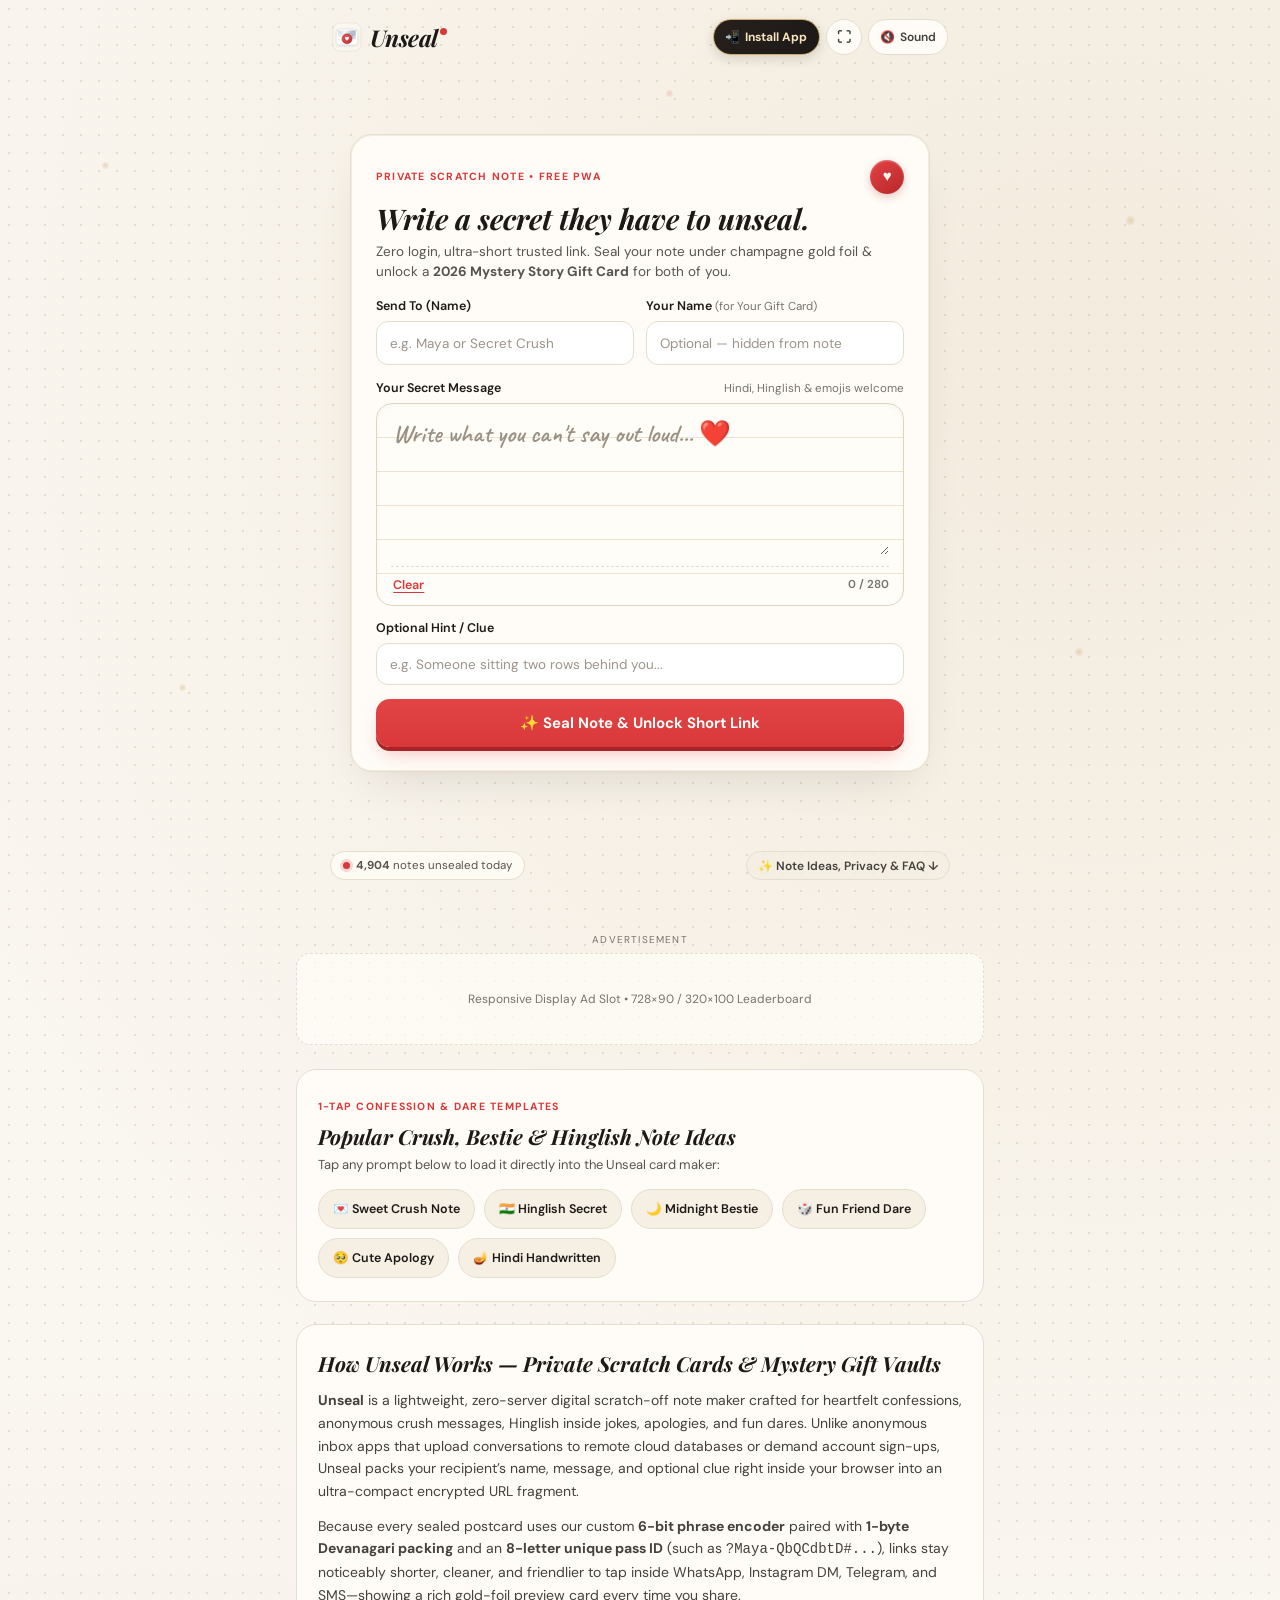
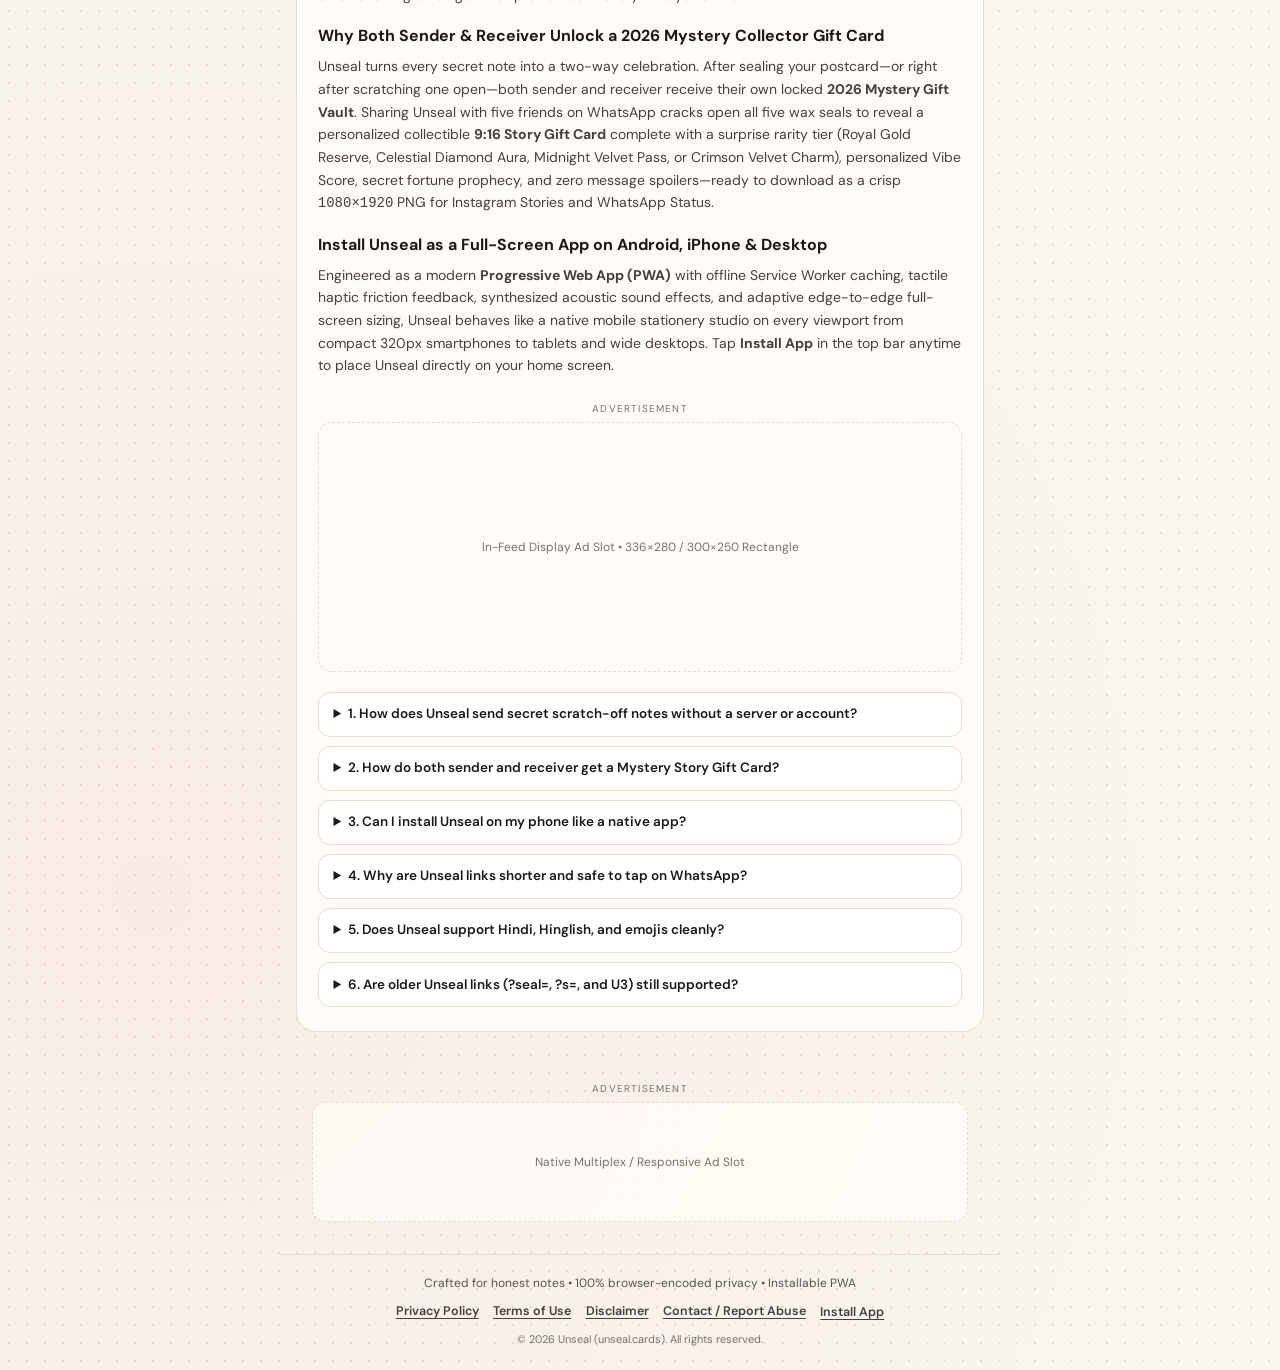
==== index.html @ bd11b06b "Add Mystery Gift Vault (5-share), U4 short URLs, installable PWA animation & analytics/SEO" ====
<!DOCTYPE html>
<html lang="en">

<head>
  <meta charset="UTF-8">
  <meta name="viewport" content="width=device-width, initial-scale=1.0, viewport-fit=cover">

  <!-- Instant Receiver & Standalone PWA Boot Guard (zero composer flash) -->
  <script>
    (function () {
      var isRec =
        location.search.indexOf('seal=') !== -1 ||
        location.search.indexOf('s=') !== -1 ||
        location.hash.length > 6;
      if (isRec) document.documentElement.className += ' receiver-boot';
      var isPwa =
        (window.matchMedia && window.matchMedia('(display-mode: standalone)').matches) ||
        window.navigator.standalone === true;
      if (isPwa) document.documentElement.className += ' is-pwa';
    })();
  </script>

  <title>Unseal — Secret Scratch Note Maker &amp; Mystery Status Gift Card App</title>
  <meta name="description"
    content="Send an anonymous gold-foil scratch note on WhatsApp &amp; Instagram with a short trusted link. Unlock a personalized 2026 Mystery Gift Card for your Story — free, zero login, installable app.">

  <!-- Google Search Console: Comprehensive High-Intent Keywords (English & Hinglish) -->
  <meta name="keywords"
    content="unseal, secret scratch note maker, anonymous secret message link whatsapp, secret crush confession card online, digital scratch card maker, confession link generator instagram story, mystery gift card status maker, send anonymous note without login, hinglish crush confession card, pyar ka izhaar scratch card, secret dare link for friends, anonymous compliment card pwa, scratch to reveal message free, zero backend secret note">
  <meta name="author" content="Unseal">
  <meta name="robots" content="index, follow, max-image-preview:large, max-snippet:-1, max-video-preview:-1">
  <meta name="theme-color" content="#D9383A">
  <meta name="mobile-web-app-capable" content="yes">
  <meta name="apple-mobile-web-app-capable" content="yes">
  <meta name="apple-mobile-web-app-status-bar-style" content="default">
  <meta name="apple-mobile-web-app-title" content="Unseal">

  <!-- Google Search Console Verification Slot: Replace content with your HTML tag code from Search Console -->
  <meta name="google-site-verification" content="REPLACE_WITH_SEARCH_CONSOLE_CODE">

  <!-- Google AdSense Verification Slot: Replace ca-pub-0000000000000000 with your real Publisher ID -->
  <meta name="google-adsense-account" content="ca-pub-0000000000000000">
  <!-- Uncomment & set your real Publisher ID when AdSense goes live:
  <script async src="https://pagead2.googlesyndication.com/pagead/js/adsbygoogle.js?client=ca-pub-0000000000000000" crossorigin="anonymous"></script>
  -->

  <link rel="canonical" href="https://unseal.cards/">

  <!-- OpenGraph / WhatsApp / Telegram / Instagram Rich Link Preview Card -->
  <meta property="og:type" content="website">
  <meta property="og:site_name" content="Unseal">
  <meta property="og:locale" content="en_US">
  <meta property="og:url" content="https://unseal.cards/">
  <meta property="og:title" content="💌 Someone Sealed a Secret Note for You — Tap &amp; Scratch to Unseal">
  <meta property="og:description"
    content="Rub the champagne gold foil to read your hidden note + crack open your personalized 2026 Mystery Gift Card for WhatsApp Status &amp; IG Story.">
  <meta property="og:image" content="https://unseal.cards/assets/og-image.png">
  <meta property="og:image:secure_url" content="https://unseal.cards/assets/og-image.png">
  <meta property="og:image:type" content="image/png">
  <meta property="og:image:width" content="1200">
  <meta property="og:image:height" content="630">
  <meta property="og:image:alt"
    content="Unseal secret postcard sealed under champagne gold foil next to a 2026 Mystery Gift Pass">

  <!-- Twitter Card -->
  <meta name="twitter:card" content="summary_large_image">
  <meta name="twitter:title" content="💌 Someone Sealed a Secret Note for You — Unseal">
  <meta name="twitter:description"
    content="Rub metallic gold foil to unseal a secret confession + unlock your personalized 9:16 Mystery Gift Card for Status &amp; Stories.">
  <meta name="twitter:image" content="https://unseal.cards/assets/og-image.png">

  <!-- Brand Icons & PWA Manifest -->
  <link rel="icon" type="image/svg+xml" href="assets/favicon.svg">
  <link rel="icon" type="image/png" sizes="32x32" href="assets/favicon-32x32.png">
  <link rel="apple-touch-icon" sizes="180x180" href="assets/apple-touch-icon.png">
  <link rel="manifest" href="site.webmanifest">

  <!-- Signature Curated Google Fonts -->
  <link rel="preconnect" href="https://fonts.googleapis.com">
  <link rel="preconnect" href="https://fonts.gstatic.com" crossorigin>
  <link
    href="https://fonts.googleapis.com/css2?family=Caveat:wght@600;700&amp;family=DM+Sans:ital,opsz,wght@0,9..40,400;0,9..40,500;0,9..40,600;0,9..40,700;1,9..40,400&amp;family=Kalam:wght@400;700&amp;family=Noto+Sans+Devanagari:wght@400;500;700&amp;family=Playfair+Display:ital,wght@0,600;0,700;1,500;1,700&amp;display=swap"
    rel="stylesheet">

  <!-- Stylesheet -->
  <link rel="stylesheet" href="styles.css">

  <!-- Schema.org JSON-LD: WebApplication -->
  <script type="application/ld+json">
  {
    "@context": "https://schema.org",
    "@type": "WebApplication",
    "name": "Unseal",
    "alternateName": "Unseal Scratch-to-Reveal Secret Note & Mystery Gift Card App",
    "url": "https://unseal.cards/",
    "description": "Free installable PWA scratch-off secret note maker with ultra-short browser-side URL encoding, champagne gold foil canvas, and 2026 Mystery Collector Gift Cards for both senders and receivers.",
    "applicationCategory": "SocialNetworkingApplication",
    "operatingSystem": "All",
    "browserRequirements": "Requires JavaScript and HTML5 Canvas",
    "isAccessibleForFree": true,
    "keywords": "secret scratch note maker, anonymous whatsapp confession link, mystery gift card status, instagram story secret card, hinglish secret message pwa",
    "image": "https://unseal.cards/assets/og-image.png",
    "offers": {
      "@type": "Offer",
      "price": "0",
      "priceCurrency": "USD"
    },
    "featureList": [
      "Ultra-compact client-side U4 URL encoding with zero server storage",
      "Short trusted ?Name-8LetterId links that work across all phones",
      "Interactive brushed champagne gold HTML5 scratch foil with haptics",
      "Mutual 2026 Mystery Collector Gift Vault for both sender and receiver",
      "Installable Progressive Web App with offline scratch postcard support"
    ]
  }
  </script>

  <!-- Schema.org JSON-LD: FAQPage -->
  <script type="application/ld+json">
  {
    "@context": "https://schema.org",
    "@type": "FAQPage",
    "mainEntity": [
      {
        "@type": "Question",
        "name": "How does Unseal send secret scratch-off notes without a server or account?",
        "acceptedAnswer": {
          "@type": "Answer",
          "text": "Unseal compresses your recipient name, message, and optional clue inside your browser into a short URL format combining the recipient name, an 8-letter card pass ID, and a compact client-side encoded fragment. Zero servers or databases ever read or store your note."
        }
      },
      {
        "@type": "Question",
        "name": "How do both sender and receiver get a Mystery Story Gift Card?",
        "acceptedAnswer": {
          "@type": "Answer",
          "text": "Both the sender after sealing a note and the receiver after scratching it open receive a locked 2026 Mystery Collector Vault. Sharing Unseal with 5 friends on WhatsApp cracks open all five wax seals to reveal their randomized Luxury Rarity Pass, Vibe Score, Fortune Prophecy, and spoiler-free 9:16 PNG for Instagram Story or WhatsApp Status."
        }
      },
      {
        "@type": "Question",
        "name": "Can I install Unseal on my phone like a native app?",
        "acceptedAnswer": {
          "@type": "Answer",
          "text": "Yes. Unseal is a full Progressive Web App (PWA) with an offline Service Worker and manifest. Tap Install App in the top header on Android Chrome, Edge, or desktop—or use Share then Add to Home Screen in iPhone Safari—to launch it fullscreen from your home screen."
        }
      },
      {
        "@type": "Question",
        "name": "Why are Unseal links shorter and safe to tap on WhatsApp?",
        "acceptedAnswer": {
          "@type": "Answer",
          "text": "Unseal v7 uses 6-bit phrase packing and 1-byte Devanagari compression so typical notes compress into ultra-compact URL fragments alongside a readable recipient name slug (?Name-8LetterId), avoiding sketchy-looking redirect shorteners."
        }
      },
      {
        "@type": "Question",
        "name": "Does Unseal support Hindi, Hinglish, and emojis cleanly?",
        "acceptedAnswer": {
          "@type": "Answer",
          "text": "Yes. Unseal pairs Caveat script for English with Kalam and Noto Sans Devanagari for Hindi handwriting, keeping Hindi, Hinglish, and emojis crisp on both Android and iPhone screens."
        }
      },
      {
        "@type": "Question",
        "name": "Are older Unseal links (?seal=, ?s=, and U3) still supported?",
        "acceptedAnswer": {
          "@type": "Answer",
          "text": "Yes. Unseal automatically decodes legacy ?seal= and ?s= links as well as U3 and compact U4 URLs."
        }
      }
    ]
  }
  </script>

  <!-- Central Analytics & Monetization Config Slot -->
  <script>
    window.UNSEAL_CONFIG = {
      ga4Id: 'G-XXXXXXXXXX',               // Replace with your Google Analytics 4 Measurement ID (e.g. G-1234ABCD56)
      adsenseClient: 'ca-pub-0000000000000000', // Replace with your AdSense Publisher ID
      siteOrigin: 'https://unseal.cards'
    };
  </script>
</head>

<body>

  <!-- ==================== FULL-SCREEN ADAPTIVE APP STAGE ==================== -->
  <div id="appFullscreenShell" class="app-fullscreen-shell">

    <!-- Subtle GPU-only Floating Ambient Sparkles -->
    <div class="ambient-sparkles" aria-hidden="true">
      <span class="spark-dot s1"></span>
      <span class="spark-dot s2"></span>
      <span class="spark-dot s3"></span>
      <span class="spark-dot s4"></span>
      <span class="spark-dot s5"></span>
    </div>

    <!-- TOP BAR: BRAND + INSTALL APP + FULLSCREEN + AUDIO -->
    <header class="site-header">
      <a id="brandResetLink" href="./" class="brand-link" aria-label="Unseal Home">
        <img src="assets/logo.svg" alt="Unseal wax seal logo" width="32" height="32" class="brand-logo-img">
        <span class="brand-wordmark-wrap">
          <span class="brand-wordmark">Unseal</span>
          <span class="brand-wax-dot" aria-hidden="true"></span>
        </span>
      </a>

      <div class="header-actions">
        <button id="installAppBtn" type="button" class="install-app-btn" title="Install Unseal as a phone app">
          <span aria-hidden="true">📲</span>
          <span>Install App</span>
        </button>

        <button id="fullscreenToggleBtn" type="button" class="icon-pill-btn" aria-label="Toggle Fullscreen"
          aria-pressed="false" title="Full-screen mode">
          <span id="fullscreenIcon">⛶</span>
        </button>

        <button id="audioToggleBtn" type="button" class="audio-toggle-btn" aria-label="Toggle Sound Effects"
          aria-pressed="false" title="Toggle scratch &amp; reveal chime">
          <span id="audioToggleIcon">🔇</span>
          <span class="audio-toggle-label">Sound</span>
        </button>
      </div>
    </header>

    <!-- CENTERED MAIN CARD STAGE -->
    <main class="main-stage">

      <!-- ==================== VIEW 1: WRITE & SEAL ==================== -->
      <section id="viewWrite" class="stage-view">

        <!-- Composer Card -->
        <article id="composerCard" class="paper-card composer-card">
          <div class="card-top-meta">
            <span class="kicker-badge">PRIVATE SCRATCH NOTE • FREE PWA</span>
            <span class="signature-wax-chip" aria-hidden="true">♥</span>
          </div>

          <h1 class="card-headline">Write a secret they have to unseal.</h1>
          <p class="card-lead">Zero login, ultra-short trusted link. Seal your note under champagne gold foil &amp;
            unlock a
            <strong>2026 Mystery Story Gift Card</strong> for both of you.
          </p>

          <div class="form-stack">
            <div class="name-pair-grid">
              <div class="field-group">
                <label for="recipientInput" class="field-label">Send To (Name)</label>
                <input id="recipientInput" type="text" maxlength="32" autocomplete="off"
                  placeholder="e.g. Maya or Secret Crush" class="text-input">
              </div>

              <div class="field-group">
                <label for="senderNameInput" class="field-label">Your Name <span class="label-muted">(for Your Gift
                    Card)</span></label>
                <input id="senderNameInput" type="text" maxlength="24" autocomplete="off"
                  placeholder="Optional — hidden from note" class="text-input">
              </div>
            </div>

            <div class="field-group">
              <div class="label-split">
                <label for="secretTextarea" class="field-label">Your Secret Message</label>
                <span class="label-hint">Hindi, Hinglish &amp; emojis welcome</span>
              </div>

              <div class="signature-letter-box">
                <textarea id="secretTextarea" rows="4" maxlength="280" autocomplete="off"
                  placeholder="Write what you can't say out loud... ❤️" class="letter-textarea"></textarea>
                <div class="letter-box-footer">
                  <button id="clearComposerBtn" type="button" class="text-action-btn">Clear</button>
                  <span id="secretCharCount" class="char-count">0 / 280</span>
                </div>
              </div>
            </div>

            <div class="field-group">
              <label for="clueInput" class="field-label">Optional Hint / Clue</label>
              <input id="clueInput" type="text" maxlength="80" autocomplete="off"
                placeholder="e.g. Someone sitting two rows behind you..." class="text-input text-input-compact">
            </div>

            <button id="sealCardBtn" type="button" class="wax-seal-btn">
              <span>✨ Seal Note &amp; Unlock Short Link</span>
            </button>
          </div>
        </article>

        <!-- Sender Ready View: Short Link + Unique WhatsApp Preview Card + 5-Friend Mystery Gift Vault -->
        <article id="senderReadyCard" class="paper-card ready-card hidden">
          <div class="ready-top-bar">
            <div>
              <span class="kicker-badge">SEALED &amp; READY</span>
              <h2 id="readyHeadline" class="ready-title">Sealed for Someone ✨</h2>
            </div>
            <div class="ready-top-actions">
              <span id="readyCardIdBadge" class="mono-id-badge">#QbQCdbtD</span>
              <button id="editSealedBtn" type="button" class="text-action-btn">← Edit</button>
            </div>
          </div>

          <!-- Short Trust Link Bar -->
          <div class="url-trust-wrap">
            <div class="url-copy-bar">
              <div class="url-text-wrap">
                <span class="url-icon" aria-hidden="true">🔒</span>
                <span id="previewUrlText" class="url-preview-text">https://unseal.cards/...</span>
              </div>
              <button id="copyUrlBtn" type="button" class="copy-pill-btn">Copy</button>
            </div>
            <p class="link-trust-caption">✅ Direct encrypted HTTPS link — no tracking redirects or fake popups</p>
          </div>

          <!-- UNIQUE LIVE WHATSAPP PREVIEW CARD -->
          <div class="wa-link-preview-shell" aria-label="Preview of link card on WhatsApp">
            <span class="wa-preview-kicker">💬 HOW YOUR LINK PREVIEW CARD LOOKS WHEN SENT</span>
            <div class="wa-preview-card">
              <img src="assets/og-image.png" alt="Unseal Link Preview Thumbnail" class="wa-preview-thumb" width="1200"
                height="630">
              <div class="wa-preview-body">
                <span class="wa-preview-domain">unseal.cards</span>
                <strong id="waPreviewTitle" class="wa-preview-title">💌 For Maya — Scratch to Unseal Your Secret
                  Note</strong>
                <span class="wa-preview-desc">Rub the gold foil to reveal + crack open your 2026 Mystery Gift
                  Card.</span>
              </div>
            </div>
          </div>

          <!-- Primary Send Buttons -->
          <div class="share-actions-grid">
            <button id="whatsappShareBtn" type="button" class="btn-whatsapp">
              <span id="whatsappSendBtnText">💚 Send Secret on WhatsApp</span>
            </button>
            <button id="copyIgBtn" type="button" class="btn-instagram">
              <span id="copyIgBtnText">📸 Copy for IG Story / DM</span>
            </button>
            <button id="shareTelegramBtn" type="button" class="btn-soft">
              <span>✈️ Telegram</span>
            </button>
            <button id="nativeShareBtn" type="button" class="btn-soft">
              <span>📤 More Apps</span>
            </button>
          </div>

          <!-- SENDER MYSTERY GIFT VAULT (5 WhatsApp Shares Unlock) -->
          <section id="senderGiftBox" class="gift-reward-panel" aria-labelledby="senderGiftTitle">
            <div class="gift-header-row">
              <span id="senderGiftTitle" class="gift-badge">🎁 SENDER MYSTERY GIFT VAULT</span>
              <span id="senderQuestPill" class="gift-status-tag">0 / 5 Shared</span>
            </div>
            <p id="senderQuestDesc" class="gift-desc">
              A surprise <strong>2026 Mystery Collector Gift Card</strong> is waiting inside—could reveal a
              <strong>Gold VIP Aura Pass</strong>, <strong>Diamond Fortune</strong>, or <strong>Midnight Crown</strong>!
              Share with <strong>5 friends on WhatsApp</strong> to crack the seals &amp; post yours on Status/Story.
            </p>

            <!-- 5 Wax-Seal Progress Meter -->
            <div class="quest-meter-box">
              <div id="senderWaxTrack" class="wax-seals-row" aria-label="5 WhatsApp share progress">
                <span class="wax-slot" data-slot="1">1</span>
                <span class="wax-slot" data-slot="2">2</span>
                <span class="wax-slot" data-slot="3">3</span>
                <span class="wax-slot" data-slot="4">4</span>
                <span class="wax-slot" data-slot="5">5</span>
              </div>
              <div class="quest-bar-track">
                <div id="senderProgressFill" class="quest-bar-fill" style="width: 0%;"></div>
              </div>
            </div>

            <!-- Live Blurred -> Unblurred Collector Gift Card Preview -->
            <div id="senderGiftMiniCard" class="gift-mini-card is-locked-vault">
              <div class="gift-mini-top">
                <span id="senderGiftTierLabel" class="gift-mini-kicker">UNSEAL • MYSTERY VAULT</span>
                <span id="senderGiftPassId" class="gift-mini-id">#QbQCdbtD</span>
              </div>
              <div class="gift-mini-center">
                <div id="senderGiftCrest" class="gift-mini-crest" aria-hidden="true">🎁</div>
                <p id="senderGiftMainText" class="gift-mini-main">Mystery 2026 Gift Pass Locked</p>
                <p id="senderGiftSubText" class="gift-mini-sub">Aura Score, Rare Title &amp; Fortune hidden inside</p>
              </div>
              <div class="gift-mini-foot">
                <span>unseal.cards</span>
                <span id="senderGiftRarityChip">? / Top Mystery Tier</span>
              </div>

              <!-- Lock Veil Overlay (Removed cleanly at 5/5) -->
              <div id="senderVaultVeil" class="vault-lock-veil">
                <span class="vault-lock-icon">🔐</span>
                <strong id="senderVaultVeilTitle">5 WhatsApp Shares to Unlock</strong>
                <span id="senderVaultVeilSub">Invite 5 friends so more people join &amp; crack your surprise card</span>
              </div>
            </div>

            <!-- Vault CTA: Quest button while < 5/5, Download/Share buttons when 5/5 -->
            <button id="senderQuestWhatsAppBtn" type="button" class="btn-whatsapp quest-cta-btn">
              <span id="senderQuestBtnText">💚 Share on WhatsApp to Crack Seal 1/5 →</span>
            </button>

            <div id="senderGiftUnlockedBtns" class="gift-btn-row hidden">
              <button id="downloadGiftCardBtn" type="button" class="btn-gold-gift">
                <span>🎁 Download 9:16 Gift Card</span>
              </button>
              <button id="shareGiftImageBtn" type="button" class="btn-soft">
                <span>📤 Share to Status / Story</span>
              </button>
            </div>
          </section>

          <div class="ready-footer-links">
            <button id="testScratchBtn" type="button" class="text-action-btn">👀 Preview Scratch Card</button>
            <span class="dot-sep" aria-hidden="true">·</span>
            <button id="writeNewBtn" type="button" class="text-action-btn">+ Write Another Note</button>
          </div>
        </article>

      </section>

      <!-- ==================== VIEW 2: SCRATCH POSTCARD (RECEIVER / TEST PREVIEW) ==================== -->
      <section id="viewPreview" class="stage-view hidden">

        <div id="previewTopBar" class="preview-back-row hidden">
          <button id="backToReadyBtn" type="button" class="text-action-btn">← Back to Share &amp; Mystery Gift
            Vault</button>
        </div>

        <article id="receiverPostcard" class="paper-card receiver-card">
          <div class="card-top-meta">
            <div class="receiver-meta-left">
              <span class="kicker-badge">CONFIDENTIAL POSTCARD</span>
              <span id="receiverCardId" class="mono-id-badge">#QbQCdbtD</span>
            </div>
            <div id="waxStampBadge" class="wax-stamp-badge" aria-hidden="true">♥</div>
          </div>

          <h2 id="postcardHeading" class="card-headline postcard-heading">
            For You, someone sealed a secret note.
          </h2>

          <!-- Interactive Brushed Champagne Foil Scratch Box -->
          <div id="scratchBox" class="scratch-box">
            <div id="underneathSecretBox" class="underneath-secret-box">
              <span class="note-kicker">UNSEALED SECRET NOTE</span>
              <p id="revealedSecretText" class="revealed-secret-text">
                Your handwritten secret note appears here once you scratch the foil.
              </p>
              <div class="note-signature-row">
                <span>💌 Sealed via Unseal</span>
                <span class="note-brand-italic">Unsealed</span>
              </div>
            </div>

            <canvas id="scratchCanvas" aria-label="Scratch off metallic foil to reveal secret message"></canvas>
          </div>

          <!-- Progress & Quick Reveal Fallback -->
          <div class="scratch-controls-row">
            <span id="scratchStatusPill" class="scratch-status-pill">🪙 Rub foil gently to unseal</span>
            <button id="quickRevealBtn" type="button" class="text-action-btn">Quick Reveal</button>
          </div>

          <!-- Clue Box -->
          <div class="clue-card">
            <span class="clue-label">🕵️ CLUE FROM SENDER</span>
            <p id="revealedClueText" class="clue-text">"A quiet admirer"</p>
          </div>

          <!-- Receiver Post-Reveal Actions & Receiver 5-Share Mystery Gift Vault -->
          <div id="postRevealActions" class="post-reveal-actions hidden">

            <section id="receiverGiftBox" class="gift-reward-panel" aria-labelledby="receiverGiftTitle">
              <div class="gift-header-row">
                <span id="receiverGiftTitle" class="gift-badge">🎁 YOUR MYSTERY GIFT VAULT</span>
                <span id="receiverQuestPill" class="gift-status-tag">0 / 5 Shared</span>
              </div>
              <p id="receiverQuestDesc" class="gift-desc">
                You unsealed a secret note—now claim YOUR surprise <strong>2026 Mystery Collector Gift Card</strong>!
                Send Unseal to <strong>5 friends on WhatsApp</strong> to reveal your Aura Score &amp; Fortune Card for
                Story/Status.
              </p>

              <div class="quest-meter-box">
                <div id="receiverWaxTrack" class="wax-seals-row" aria-label="5 WhatsApp share progress">
                  <span class="wax-slot" data-slot="1">1</span>
                  <span class="wax-slot" data-slot="2">2</span>
                  <span class="wax-slot" data-slot="3">3</span>
                  <span class="wax-slot" data-slot="4">4</span>
                  <span class="wax-slot" data-slot="5">5</span>
                </div>
                <div class="quest-bar-track">
                  <div id="receiverProgressFill" class="quest-bar-fill" style="width: 0%;"></div>
                </div>
              </div>

              <div id="receiverGiftMiniCard" class="gift-mini-card is-locked-vault">
                <div class="gift-mini-top">
                  <span id="receiverGiftTierLabel" class="gift-mini-kicker">UNSEAL • MYSTERY VAULT</span>
                  <span id="receiverGiftPassId" class="gift-mini-id">#QbQCdbtD</span>
                </div>
                <div class="gift-mini-center">
                  <div id="receiverGiftCrest" class="gift-mini-crest" aria-hidden="true">🎁</div>
                  <p id="receiverGiftMainText" class="gift-mini-main">Receiver Mystery Pass Locked</p>
                  <p id="receiverGiftSubText" class="gift-mini-sub">Secret Fortune &amp; Aura Reading waiting inside</p>
                </div>
                <div class="gift-mini-foot">
                  <span>unseal.cards</span>
                  <span id="receiverGiftRarityChip">? / Collector Edition</span>
                </div>

                <div id="receiverVaultVeil" class="vault-lock-veil">
                  <span class="vault-lock-icon">🎁</span>
                  <strong id="receiverVaultVeilTitle">Share with 5 Friends to Crack Open</strong>
                  <span id="receiverVaultVeilSub">Could hold a Gold Aura Pass, Lucky Prophecy, or VIP Status Card</span>
                </div>
              </div>

              <button id="receiverQuestWhatsAppBtn" type="button" class="btn-whatsapp quest-cta-btn">
                <span id="receiverQuestBtnText">💚 Share on WhatsApp to Unlock (0/5) →</span>
              </button>

              <div id="receiverGiftUnlockedBtns" class="gift-btn-row hidden">
                <button id="receiverGiftBtn" type="button" class="btn-gold-gift">
                  <span>🎁 Download 9:16 Gift Card</span>
                </button>
                <button id="receiverShareGiftImageBtn" type="button" class="btn-soft">
                  <span>📤 Share to Status / Story</span>
                </button>
              </div>
            </section>

            <div class="post-reveal-secondary">
              <button id="sealBackBtn" type="button" class="wax-seal-btn">💌 Send a Secret Note Back</button>
              <button id="downloadRevealedCardBtn" type="button" class="btn-soft">📸 Save Revealed Note PNG</button>
            </div>
            <button id="openShareModalBtn" type="button" class="text-action-btn center-inline-link">🎁 Open Mystery Gift
              Popup</button>
          </div>

        </article>

      </section>

    </main>

    <!-- FULL-SCREEN BOTTOM SOCIAL PROOF & SCROLL CUE -->
    <footer class="stage-bottom-bar">
      <div class="live-counter-pill" title="Live community notes unsealed today">
        <span class="live-pulse-dot" aria-hidden="true"></span>
        <span><strong id="liveCounterCount">4,918</strong> notes unsealed today</span>
      </div>
      <a href="#editorialGuide" class="scroll-cue-link">✨ Note Ideas, Privacy &amp; FAQ ↓</a>
    </footer>

  </div><!-- /.app-fullscreen-shell -->

  <!-- ==================== POST-REVEAL MYSTERY GIFT POPUP MODAL ==================== -->
  <div id="revealShareModal" class="modal-backdrop hidden" role="dialog" aria-modal="true"
    aria-labelledby="revealModalTitle">
    <div class="modal-card reveal-popup-card">
      <button id="closeRevealModalBtn" type="button" class="modal-close-x" aria-label="Close popup">✕</button>

      <span class="popup-pill">🎁 SECRET UNSEALED + BONUS SURPRISE</span>
      <h2 id="revealModalTitle" class="popup-title">Unlock Your 2026 Mystery Gift Card!</h2>
      <p class="popup-desc">
        Share Unseal with <strong>5 friends on WhatsApp</strong> to crack open what’s inside your personalized Gift Box
        (could be a <strong>Gold VIP Aura</strong>, <strong>Diamond Destiny</strong>, or <strong>Secret Fortune
          Pass</strong> for your Status &amp; IG Story!).
      </p>

      <div class="popup-gift-preview">
        <span id="popupGiftIcon" class="popup-gift-icon">🎁</span>
        <div class="popup-gift-copy">
          <strong id="popupGiftNameLine">Mystery Collector Gift Card Locked</strong>
          <span id="popupQuestProgressCopy">Progress: 0 / 5 WhatsApp shares completed</span>
        </div>
      </div>

      <div id="modalWaxTrack" class="wax-seals-row modal-seals-row" aria-label="Popup 5-share progress">
        <span class="wax-slot" data-slot="1">1</span>
        <span class="wax-slot" data-slot="2">2</span>
        <span class="wax-slot" data-slot="3">3</span>
        <span class="wax-slot" data-slot="4">4</span>
        <span class="wax-slot" data-slot="5">5</span>
      </div>

      <div class="popup-cta-stack">
        <button id="modalShareWhatsAppBtn" type="button" class="btn-whatsapp">
          <span id="modalWhatsAppBtnText">💚 Share on WhatsApp to Unlock (0/5)</span>
        </button>
        <div class="popup-two-col">
          <button id="modalClaimGiftBtn" type="button" class="btn-gold-gift">
            <span id="modalClaimBtnText">🔒 9:16 Gift Card (5/5)</span>
          </button>
          <button id="modalShareNativeBtn" type="button" class="btn-soft">
            <span>📤 Other Apps</span>
          </button>
        </div>
        <button id="modalReplyBtn" type="button" class="wax-seal-btn popup-reply-btn">
          <span>💌 Send a Secret Note Back</span>
        </button>
      </div>
    </div>
  </div>

  <!-- ==================== UNIQUE PWA INSTALL ANIMATION OVERLAY ==================== -->
  <div id="pwaInstallOverlay" class="modal-backdrop install-backdrop hidden" role="dialog" aria-modal="true"
    aria-labelledby="pwaInstallTitle">
    <div class="modal-card install-anim-card">
      <button id="closeInstallOverlayBtn" type="button" class="modal-close-x"
        aria-label="Close install dialog">✕</button>

      <div id="pwaOrbitStage" class="pwa-orbit-stage" aria-hidden="true">
        <div class="pwa-orbit-ring"></div>
        <div class="pwa-orbit-spark sp-a">✦</div>
        <div class="pwa-orbit-spark sp-b">★</div>
        <div class="pwa-orbit-spark sp-c">✦</div>
        <div class="pwa-icon-squircle">
          <img src="assets/icon-192.png" alt="Unseal App Icon" width="76" height="76">
          <span class="pwa-seal-ribbon">♥</span>
        </div>
      </div>

      <span id="pwaInstallBadge" class="popup-pill">📲 INSTALLING UNSEAL PWA</span>
      <h2 id="pwaInstallTitle" class="popup-title">Sealing Unseal onto your Home Screen…</h2>
      <p id="pwaInstallStatusText" class="popup-desc">
        Packaging offline scratch foil, custom stationery fonts &amp; 9:16 Mystery Gift generator.
      </p>

      <div class="quest-bar-track install-bar-track">
        <div id="pwaInstallProgressBar" class="quest-bar-fill install-bar-fill" style="width: 12%;"></div>
      </div>

      <!-- iOS / Manual Fallback Instructions (Shown only when native prompt unavailable) -->
      <div id="iosInstallStepsBox" class="ios-install-steps hidden">
        <div class="ios-step-item"><strong>1.</strong> Tap the browser <strong>Share ⬆️</strong> or <strong>Menu
            ⋮</strong> button.</div>
        <div class="ios-step-item"><strong>2.</strong> Choose <strong>“Add to Home Screen” ➕</strong> or
          <strong>“Install App”</strong>.</div>
      </div>
    </div>
  </div>

  <!-- ==================== ADSENSE SLOT 1: SAFE BELOW-STAGE LEADERBOARD ==================== -->
  <aside id="editorialGuide" class="ad-wrapper" aria-label="Advertisement">
    <span class="ad-label">Advertisement</span>
    <div id="ad-slot-leaderboard" class="ad-slot ad-slot-banner">
      <!-- Replace inner markup with your <ins class="adsbygoogle" ...></ins> tag -->
      <span>Responsive Display Ad Slot • 728×90 / 320×100 Leaderboard</span>
    </div>
  </aside>

  <!-- ==================== BELOW THE FOLD: SEO IDEA CHIPS, EDITORIAL & FAQ ==================== -->
  <section class="editorial-section" aria-label="Secret Confession Ideas, How Unseal Works &amp; FAQs">

    <!-- 1-Tap Clickable SEO & Hinglish Secret Ideas -->
    <div class="ideas-box">
      <div class="ideas-head">
        <span class="kicker-badge">1-TAP CONFESSION &amp; DARE TEMPLATES</span>
        <h2 class="editorial-heading">Popular Crush, Bestie &amp; Hinglish Note Ideas</h2>
        <p class="ideas-sub">Tap any prompt below to load it directly into the Unseal card maker:</p>
      </div>
      <div id="ideasChipsGrid" class="ideas-chips-grid">
        <button type="button" class="idea-chip" data-rec="Crush"
          data-msg="Every time your name pops up on my screen, my whole mood shifts ❤️✨"
          data-clue="Someone who smiles at your texts">💌 Sweet Crush Note</button>
        <button type="button" class="idea-chip" data-rec="Yaar"
          data-msg="Sach bolu toh tumhare bina college/group boring lagta hai 🥹🔥" data-clue="Back bench gang">🇮🇳
          Hinglish Secret</button>
        <button type="button" class="idea-chip" data-rec="Bestie"
          data-msg="Midnight truth: you're my favorite person to overthink with at 2 AM 🌙✨"
          data-clue="Your 2 AM buddy">🌙 Midnight Bestie</button>
        <button type="button" class="idea-chip" data-rec="Buddy"
          data-msg="Dare: reply with a voice note singing your fav song right now 👀🎤" data-clue="No backing out">🎲
          Fun Friend Dare</button>
        <button type="button" class="idea-chip" data-rec="Friend"
          data-msg="Hey, I was stubborn yesterday. Sorry yar—chai treat is on me ☕💛" data-clue="Coffee &amp; Peace">🥺
          Cute Apology</button>
        <button type="button" class="idea-chip" data-rec="Dost"
          data-msg="तुम्हारी मुस्कान आज भी पूरा दिन बना देती है ✨❤️" data-clue="एक चुपचाप चाहने वाला">🪔 Hindi
          Handwritten</button>
      </div>
    </div>

    <article class="editorial-box">
      <h2 class="editorial-heading">How Unseal Works — Private Scratch Cards &amp; Mystery Gift Vaults</h2>
      <p class="editorial-p">
        <strong>Unseal</strong> is a lightweight, zero-server digital scratch-off note maker crafted for heartfelt
        confessions, anonymous crush messages, Hinglish inside jokes, apologies, and fun dares. Unlike anonymous inbox
        apps that upload conversations to remote cloud databases or demand account sign-ups, Unseal packs your
        recipient’s name, message, and optional clue right inside your browser into an ultra-compact encrypted URL
        fragment.
      </p>
      <p class="editorial-p">
        Because every sealed postcard uses our custom <strong>6-bit phrase encoder</strong> paired with <strong>1-byte
          Devanagari packing</strong> and an <strong>8-letter unique pass ID</strong> (such as
        <code>?Maya-QbQCdbtD#...</code>), links stay noticeably shorter, cleaner, and friendlier to tap inside
        WhatsApp, Instagram DM, Telegram, and SMS—showing a rich gold-foil preview card every time you share.
      </p>

      <h3 class="editorial-subheading">Why Both Sender &amp; Receiver Unlock a 2026 Mystery Collector Gift Card</h3>
      <p class="editorial-p">
        Unseal turns every secret note into a two-way celebration. After sealing your postcard—or right after scratching
        one open—both sender and receiver receive their own locked <strong>2026 Mystery Gift Vault</strong>. Sharing
        Unseal with five friends on WhatsApp cracks open all five wax seals to reveal a personalized collectible
        <strong>9:16 Story Gift Card</strong> complete with a surprise rarity tier (Royal Gold Reserve, Celestial
        Diamond Aura, Midnight Velvet Pass, or Crimson Velvet Charm), personalized Vibe Score, secret fortune prophecy,
        and zero message spoilers—ready to download as a crisp <code>1080×1920</code> PNG for Instagram Stories and
        WhatsApp Status.
      </p>

      <h3 class="editorial-subheading">Install Unseal as a Full-Screen App on Android, iPhone &amp; Desktop</h3>
      <p class="editorial-p">
        Engineered as a modern <strong>Progressive Web App (PWA)</strong> with offline Service Worker caching, tactile
        haptic friction feedback, synthesized acoustic sound effects, and adaptive edge-to-edge full-screen sizing,
        Unseal behaves like a native mobile stationery studio on every viewport from compact 320px smartphones to
        tablets and wide desktops. Tap <strong>Install App</strong> in the top bar anytime to place Unseal directly on
        your home screen.
      </p>

      <!-- ADSENSE SLOT 2: Clean Mid-Editorial In-Article Rectangle -->
      <aside class="ad-wrapper ad-inline-wrapper" aria-label="Advertisement">
        <span class="ad-label">Advertisement</span>
        <div id="ad-slot-rectangle" class="ad-slot ad-slot-rect">
          <span>In-Feed Display Ad Slot • 336×280 / 300×250 Rectangle</span>
        </div>
      </aside>

      <div id="faqSection" class="faq-accordion-list">
        <details class="faq-item">
          <summary class="faq-summary">1. How does Unseal send secret scratch-off notes without a server or account?
          </summary>
          <p class="faq-body">
            Unseal compresses your recipient name, message, and optional clue inside your browser into a short URL
            format
            combining the recipient name, an 8-letter card pass ID, and a compact client-side encoded fragment. Zero
            servers or databases ever read or store your note.
          </p>
        </details>

        <details class="faq-item">
          <summary class="faq-summary">2. How do both sender and receiver get a Mystery Story Gift Card?</summary>
          <p class="faq-body">
            Both the sender after sealing a note and the receiver after scratching it open receive a locked 2026 Mystery
            Collector Vault. Sharing Unseal with 5 friends on WhatsApp cracks open all five wax seals to reveal their
            randomized Luxury Rarity Pass, Vibe Score, Fortune Prophecy, and spoiler-free 9:16 PNG for Instagram Story
            or
            WhatsApp Status.
          </p>
        </details>

        <details class="faq-item">
          <summary class="faq-summary">3. Can I install Unseal on my phone like a native app?</summary>
          <p class="faq-body">
            Yes. Unseal is a full Progressive Web App (PWA) with an offline Service Worker and manifest. Tap Install App
            in the top header on Android Chrome, Edge, or desktop—or use Share then Add to Home Screen in iPhone
            Safari—to launch it fullscreen from your home screen.
          </p>
        </details>

        <details class="faq-item">
          <summary class="faq-summary">4. Why are Unseal links shorter and safe to tap on WhatsApp?</summary>
          <p class="faq-body">
            Unseal v7 uses 6-bit phrase packing and 1-byte Devanagari compression so typical notes compress into
            ultra-compact URL fragments alongside a readable recipient name slug (<code>?Name-8LetterId</code>),
            avoiding sketchy-looking redirect shorteners.
          </p>
        </details>

        <details class="faq-item">
          <summary class="faq-summary">5. Does Unseal support Hindi, Hinglish, and emojis cleanly?</summary>
          <p class="faq-body">
            Yes. Unseal pairs Caveat script for English with Kalam and Noto Sans Devanagari for Hindi handwriting,
            keeping Hindi, Hinglish, and emojis crisp on both Android and iPhone screens.
          </p>
        </details>

        <details class="faq-item">
          <summary class="faq-summary">6. Are older Unseal links (?seal=, ?s=, and U3) still supported?</summary>
          <p class="faq-body">
            Yes. Unseal automatically decodes legacy <code>?seal=</code> and <code>?s=</code> links as well as U3 and
            compact U4 URLs.
          </p>
        </details>
      </div>
    </article>

    <!-- ADSENSE SLOT 3: Matched Content / Footer Multiplex Ad Container -->
    <aside class="ad-wrapper" style="margin-top:1.75rem;" aria-label="Advertisement">
      <span class="ad-label">Advertisement</span>
      <div id="ad-slot-multiplex" class="ad-slot ad-slot-multiplex">
        <span>Native Multiplex / Responsive Ad Slot</span>
      </div>
    </aside>
  </section>

  <!-- FOOTER & ADSENSE COMPLIANCE TRUST PAGES -->
  <footer class="site-footer">
    <p class="footer-tagline">Crafted for honest notes • 100% browser-encoded privacy • Installable PWA</p>
    <nav class="footer-legal-nav" aria-label="Legal and Compliance Pages">
      <a href="#privacy" class="footer-legal-link" data-open-legal="privacy">Privacy Policy</a>
      <a href="#terms" class="footer-legal-link" data-open-legal="terms">Terms of Use</a>
      <a href="#disclaimer" class="footer-legal-link" data-open-legal="disclaimer">Disclaimer</a>
      <a href="#contact" class="footer-legal-link" data-open-legal="contact">Contact / Report Abuse</a>
      <button id="footerInstallAppBtn" type="button" class="footer-legal-btn">Install App</button>
    </nav>
    <p class="footer-copy">© 2026 Unseal (unseal.cards). All rights reserved.</p>
  </footer>

  <!-- LEGAL COMPLIANCE MODAL -->
  <div id="legalModal" class="modal-backdrop hidden" role="dialog" aria-modal="true" aria-labelledby="legalModalTitle">
    <div class="modal-card legal-modal-card">
      <div class="legal-modal-head">
        <span id="legalModalTitle" class="legal-modal-title">Unseal Privacy &amp; Compliance</span>
        <button id="closeLegalModalBtn" type="button" class="modal-close-x" aria-label="Close legal dialog">✕</button>
      </div>

      <div class="legal-tabs" role="tablist" aria-label="Legal sections">
        <button type="button" class="legal-tab-btn active" data-legal-tab="privacy">Privacy Policy</button>
        <button type="button" class="legal-tab-btn" data-legal-tab="terms">Terms of Use</button>
        <button type="button" class="legal-tab-btn" data-legal-tab="disclaimer">Disclaimer</button>
        <button type="button" class="legal-tab-btn" data-legal-tab="contact">Contact / Report</button>
      </div>

      <div class="legal-body">
        <section class="legal-panel" data-legal-panel="privacy">
          <h3>Privacy Policy</h3>
          <p><strong>Effective Date:</strong> November 2026</p>
          <p>
            <strong>Unseal</strong> (<code>unseal.cards</code>) operates using <strong>zero-server client-side URL
              encoding</strong>. Secret messages, recipient names, and clues remain inside your browser and URL
            fragment—never transmitted to or stored on Unseal servers. Share progress and Gift Card customization stay
            locally inside browser storage on your device.
          </p>
          <h4>Google AdSense, GA4 Analytics &amp; Cookies (DART Cookie Notice)</h4>
          <ul>
            <li>Google and third-party vendors use cookies (including the <strong>Google DART cookie</strong>) to serve
              relevant ads based on prior visits to Unseal or other websites.</li>
            <li>When enabled, Google Analytics 4 collects aggregated usage metrics without ever capturing your private
              secret note text or URL hash fragments.</li>
            <li>Visitors may opt out of personalized advertising via <a href="https://adssettings.google.com"
                target="_blank" rel="noopener noreferrer">Google Ads Settings</a> or <a
                href="https://www.aboutads.info/choices/" target="_blank" rel="noopener noreferrer">aboutads.info</a>.
            </li>
          </ul>
        </section>

        <section class="legal-panel hidden" data-legal-panel="terms">
          <h3>Terms of Use</h3>
          <ul>
            <li>You must be at least 13 years old (or meet local digital consent requirements) to use Unseal.</li>
            <li>You agree never to compose or send harassment, threats, hate speech, impersonation, doxxing, explicit
              abuse, or malicious links.</li>
            <li>You are solely responsible for notes composed and distributed via external messaging services.</li>
          </ul>
        </section>

        <section class="legal-panel hidden" data-legal-panel="disclaimer">
          <h3>Disclaimer</h3>
          <p>
            Unseal is provided “as-is” for friendly confessions and playful creative communication. Collector Gift Cards
            (Aura Scores &amp; Fortunes) are entertainment keepsakes with no monetary value. Because no user messages
            are
            stored on our servers, deleted or lost links cannot be recovered.
          </p>
        </section>

        <section class="legal-panel hidden" data-legal-panel="contact">
          <h3>Contact &amp; Report Abuse</h3>
          <p>
            Questions or abuse reports: email <a href="mailto:support@unseal.cards">support@unseal.cards</a>. Because no
            notes live on servers, blocking unwanted contacts directly inside WhatsApp or Instagram stops future
            messages immediately.
          </p>
          <form id="abuseReportForm" class="form-stack" style="margin-top:0.75rem;">
            <div class="field-group">
              <label for="reportReason" class="field-label">Topic</label>
              <select id="reportReason" class="text-input text-input-compact">
                <option value="Report Harassment or Abuse">Report Harassment or Abuse</option>
                <option value="Technical Bug / PWA Issue">Technical Bug / PWA Issue</option>
                <option value="Privacy or AdSense Inquiry">Privacy or AdSense Inquiry</option>
              </select>
            </div>
            <div class="field-group">
              <label for="reportDetails" class="field-label">Details</label>
              <textarea id="reportDetails" rows="3" class="text-input text-input-compact"
                placeholder="Describe the issue..."></textarea>
            </div>
            <button type="submit" class="wax-seal-btn" style="padding:0.75rem 1rem;">Prepare Email Report</button>
          </form>
        </section>
      </div>
    </div>
  </div>

  <script src="app.js" defer></script>
</body>

</html>
---- styles.css ----
/* ==========================================================================
   Unseal — Full-Screen Adaptive Luxury Stationery & Mystery Gift Vault CSS
   Warm Linen • Deep Ink Burgundy • Champagne Gold Foil • Installable PWA
   ========================================================================== */

:root {
  --linen: #FAF6F0;
  --linen-dot: #E5DDD0;
  --paper: #FFFCF7;
  --paper-soft: #F6EFE3;
  --paper-line: #ECE2D2;
  --border: #E5DDD0;
  --espresso: #1C1917;
  --ink-signature: #2A1618;
  --stone-700: #44403C;
  --stone-600: #57534E;
  --stone-500: #78716C;
  --crimson: #D9383A;
  --crimson-dark: #A82426;
  --gold: #C9A96E;
  --gold-light: #F6E5BE;
  --whatsapp: #169C4E;
  --whatsapp-dark: #117D3E;
  --instagram: linear-gradient(135deg, #833AB4 0%, #FD1D1D 52%, #F56040 100%);
  --font-display: 'Playfair Display', Georgia, serif;
  --font-script: 'Caveat', 'Kalam', 'Noto Sans Devanagari', cursive;
  --font-sans: 'DM Sans', -apple-system, BlinkMacSystemFont, 'Segoe UI', Roboto, sans-serif;
}

*, *::before, *::after {
  box-sizing: border-box;
}

html {
  -webkit-text-size-adjust: 100%;
  scroll-behavior: smooth;
  overflow-x: clip;
}

body {
  margin: 0;
  min-height: 100dvh;
  background-color: var(--linen);
  background-image:
    radial-gradient(circle at 86% 12%, rgba(201, 169, 110, 0.14) 0%, transparent 45%),
    radial-gradient(circle at 12% 84%, rgba(217, 56, 58, 0.06) 0%, transparent 42%),
    radial-gradient(var(--linen-dot) 0.85px, transparent 0.85px);
  background-size: 100% 100%, 100% 100%, 18px 18px;
  color: var(--espresso);
  font-family: var(--font-sans);
  line-height: 1.5;
  -webkit-font-smoothing: antialiased;
  overflow-x: clip;
}

.hidden {
  display: none !important;
}

/* Instant zero-flash boot in receiver & standalone PWA modes */
html.receiver-boot #viewWrite {
  display: none !important;
}

html.receiver-boot #viewPreview {
  display: block !important;
}

html.is-pwa #installAppBtn,
html.is-pwa #footerInstallAppBtn {
  display: none !important;
}

button, input, textarea, select {
  font-family: inherit;
}

/* ---------------- FULL-SCREEN ADAPTIVE VIEWPORT SHELL ---------------- */

.app-fullscreen-shell {
  position: relative;
  width: 100%;
  min-height: 100dvh;
  min-height: 100svh;
  padding:
    max(0.45rem, env(safe-area-inset-top))
    max(0.65rem, env(safe-area-inset-right))
    max(0.75rem, env(safe-area-inset-bottom))
    max(0.65rem, env(safe-area-inset-left));
  display: flex;
  flex-direction: column;
  justify-content: space-between;
  align-items: center;
  gap: 0.75rem;
  overflow: hidden;
}

@media (min-width: 768px) {
  .app-fullscreen-shell {
    padding: 1rem 1.5rem 1.25rem;
  }
}

/* Floating Ambient Sparkles */
.ambient-sparkles {
  position: absolute;
  inset: 0;
  pointer-events: none;
  overflow: hidden;
  z-index: 0;
}

.spark-dot {
  position: absolute;
  width: 7px;
  height: 7px;
  border-radius: 9999px;
  background: radial-gradient(circle, rgba(201, 169, 110, 0.7), rgba(201, 169, 110, 0));
  animation: floatSpark 9s ease-in-out infinite;
  opacity: 0.55;
}

.spark-dot.s1 { left: 8%; top: 18%; animation-delay: 0s; }
.spark-dot.s2 { left: 88%; top: 24%; animation-delay: 1.8s; width: 9px; height: 9px; }
.spark-dot.s3 { left: 14%; top: 76%; animation-delay: 3.4s; }
.spark-dot.s4 { left: 84%; top: 72%; animation-delay: 4.9s; width: 8px; height: 8px; }
.spark-dot.s5 { left: 52%; top: 10%; animation-delay: 2.3s; background: radial-gradient(circle, rgba(217, 56, 58, 0.35), transparent); }

@keyframes floatSpark {
  0%, 100% { transform: translateY(0) scale(1); opacity: 0.38; }
  50% { transform: translateY(-14px) scale(1.25); opacity: 0.75; }
}

@media (prefers-reduced-motion: reduce) {
  .spark-dot, .pwa-orbit-ring, .pwa-orbit-spark {
    animation: none !important;
  }
}

/* ---------------- HEADER ---------------- */

.site-header {
  position: relative;
  z-index: 2;
  width: 100%;
  max-width: 620px;
  display: flex;
  align-items: center;
  justify-content: space-between;
  gap: 0.5rem;
  padding: 0.2rem 0.15rem;
}

.brand-link {
  display: inline-flex;
  align-items: center;
  gap: 0.45rem;
  text-decoration: none;
  color: var(--espresso);
  flex-shrink: 0;
}

.brand-logo-img {
  width: 30px;
  height: 30px;
  display: block;
}

.brand-wordmark-wrap {
  display: inline-flex;
  align-items: flex-start;
  gap: 2px;
}

.brand-wordmark {
  font-family: var(--font-display);
  font-style: italic;
  font-weight: 700;
  font-size: clamp(1.22rem, 4vw, 1.45rem);
  letter-spacing: -0.02em;
  line-height: 1;
}

.brand-wax-dot {
  width: 7px;
  height: 7px;
  border-radius: 9999px;
  background: var(--crimson);
  margin-top: 2px;
}

.header-actions {
  display: flex;
  align-items: center;
  gap: 0.38rem;
}

.install-app-btn {
  display: inline-flex;
  align-items: center;
  gap: 0.32rem;
  min-height: 36px;
  padding: 0.36rem 0.72rem;
  border-radius: 9999px;
  border: 1px solid #C9A96E;
  background: linear-gradient(135deg, #27201C 0%, #1C1917 100%);
  color: #F6E5BE;
  font-size: 12px;
  font-weight: 700;
  cursor: pointer;
  white-space: nowrap;
  box-shadow: 0 4px 12px rgba(28, 25, 23, 0.14);
  transition: transform 0.15s ease, box-shadow 0.15s ease;
}

.install-app-btn:hover {
  transform: translateY(-1px);
  box-shadow: 0 6px 16px rgba(28, 25, 23, 0.22);
}

.icon-pill-btn,
.audio-toggle-btn {
  display: inline-flex;
  align-items: center;
  justify-content: center;
  gap: 0.3rem;
  padding: 0.36rem 0.68rem;
  border-radius: 9999px;
  border: 1px solid var(--border);
  background: var(--paper);
  color: var(--stone-700);
  font-size: 12px;
  font-weight: 600;
  cursor: pointer;
  min-height: 36px;
  white-space: nowrap;
  transition: border-color 0.15s ease, background-color 0.15s ease;
}

.icon-pill-btn {
  min-width: 36px;
  padding: 0.36rem;
  font-size: 14px;
}

.icon-pill-btn:hover,
.audio-toggle-btn:hover {
  border-color: var(--gold);
}

.audio-toggle-btn.is-unmuted {
  background: var(--espresso);
  color: var(--linen);
  border-color: var(--espresso);
}

@media (max-width: 380px) {
  .audio-toggle-label {
    display: none;
  }
  .install-app-btn {
    padding: 0.34rem 0.56rem;
    font-size: 11px;
  }
}

/* ---------------- MAIN CENTERED STAGE ---------------- */

.main-stage {
  position: relative;
  z-index: 2;
  width: 100%;
  max-width: 580px;
  margin: auto 0;
  display: flex;
  flex-direction: column;
  justify-content: center;
}

.stage-view {
  width: 100%;
}

.paper-card {
  position: relative;
  width: 100%;
  background: var(--paper);
  border: 1px solid var(--border);
  border-radius: 22px;
  padding: clamp(1rem, 3.6vw, 1.55rem);
  box-shadow:
    0 20px 46px -22px rgba(28, 25, 23, 0.16),
    inset 0 0 0 1px rgba(201, 169, 110, 0.2);
}

.card-top-meta {
  display: flex;
  align-items: center;
  justify-content: space-between;
  gap: 0.5rem;
  margin-bottom: 0.45rem;
}

.receiver-meta-left {
  display: flex;
  align-items: center;
  flex-wrap: wrap;
  gap: 0.45rem;
}

.kicker-badge {
  font-size: 10.5px;
  font-weight: 700;
  letter-spacing: 0.12em;
  text-transform: uppercase;
  color: var(--crimson);
}

.mono-id-badge {
  display: inline-block;
  padding: 0.16rem 0.5rem;
  border-radius: 9999px;
  background: var(--paper-soft);
  border: 1px solid var(--border);
  font-size: 11px;
  font-weight: 700;
  color: var(--stone-700);
  letter-spacing: 0.04em;
}

.signature-wax-chip,
.wax-stamp-badge {
  width: 34px;
  height: 34px;
  border-radius: 9999px;
  background: linear-gradient(145deg, #E24446, #B92628);
  color: #FFF8F2;
  display: inline-flex;
  align-items: center;
  justify-content: center;
  font-size: 15px;
  box-shadow: 0 3px 8px rgba(168, 36, 38, 0.25), inset 0 1px 2px rgba(255, 255, 255, 0.35);
  flex-shrink: 0;
  transition: transform 0.35s cubic-bezier(0.22, 1, 0.36, 1);
}

.wax-stamp-badge.is-stamped {
  transform: scale(1.14) rotate(-10deg);
}

.card-headline {
  margin: 0;
  font-family: var(--font-display);
  font-style: italic;
  font-weight: 700;
  font-size: clamp(1.34rem, 4.5vw, 1.78rem);
  line-height: 1.22;
  color: var(--espresso);
}

.card-lead {
  margin: 0.4rem 0 1rem;
  font-size: 13.5px;
  color: var(--stone-600);
  line-height: 1.46;
}

/* ---------------- FORM INPUTS ---------------- */

.form-stack {
  display: flex;
  flex-direction: column;
  gap: 0.85rem;
}

.name-pair-grid {
  display: grid;
  grid-template-columns: 1fr;
  gap: 0.72rem;
}

@media (min-width: 500px) {
  .name-pair-grid {
    grid-template-columns: 1fr 1fr;
  }
}

.field-group {
  display: flex;
  flex-direction: column;
  gap: 0.32rem;
}

.label-split {
  display: flex;
  align-items: baseline;
  justify-content: space-between;
  gap: 0.5rem;
  flex-wrap: wrap;
}

.field-label {
  font-size: 12.5px;
  font-weight: 600;
  color: var(--espresso);
}

.label-muted,
.label-hint {
  font-size: 11.5px;
  font-weight: 400;
  color: var(--stone-500);
}

.text-input {
  width: 100%;
  min-height: 44px;
  padding: 0.6rem 0.82rem;
  border-radius: 12px;
  border: 1px solid var(--border);
  background: #FFFFFF;
  color: var(--espresso);
  font-size: 15px;
  outline: none;
  transition: border-color 0.15s ease, box-shadow 0.15s ease;
}

.text-input:focus {
  border-color: var(--gold);
  box-shadow: 0 0 0 3px rgba(201, 169, 110, 0.18);
}

.text-input::placeholder {
  color: #9C948A;
  font-size: 13.5px;
}

.text-input-compact {
  min-height: 42px;
  font-size: 14px;
}

.signature-letter-box {
  border-radius: 16px;
  border: 1.5px solid #E2D5BE;
  background-color: #FFFDF8;
  background-image: repeating-linear-gradient(
    to bottom,
    transparent 0,
    transparent 33px,
    var(--paper-line) 33px,
    var(--paper-line) 34px
  );
  padding: 0.7rem 0.88rem 0.5rem;
  box-shadow: inset 0 2px 6px rgba(42, 22, 24, 0.03);
  transition: border-color 0.15s ease, box-shadow 0.15s ease;
}

.signature-letter-box:focus-within {
  border-color: var(--gold);
  box-shadow: 0 0 0 3px rgba(201, 169, 110, 0.18);
}

.letter-textarea {
  width: 100%;
  border: 0;
  background: transparent;
  resize: vertical;
  min-height: 104px;
  outline: none;
  font-family: var(--font-script);
  font-weight: 600;
  font-size: clamp(1.36rem, 4.4vw, 1.6rem);
  line-height: 34px;
  color: var(--ink-signature);
}

.letter-textarea::placeholder {
  color: #9A9084;
}

.letter-box-footer {
  display: flex;
  align-items: center;
  justify-content: space-between;
  padding-top: 0.35rem;
  border-top: 1px dashed var(--border);
  margin-top: 0.25rem;
}

.char-count {
  font-size: 11.5px;
  font-weight: 600;
  color: var(--stone-500);
}

/* Primary Buttons */
.wax-seal-btn {
  width: 100%;
  min-height: 48px;
  padding: 0.82rem 1.1rem;
  border: 0;
  border-radius: 14px;
  background: linear-gradient(180deg, #E24446 0%, var(--crimson) 100%);
  color: #FFFDF9;
  font-size: 15px;
  font-weight: 700;
  cursor: pointer;
  display: inline-flex;
  align-items: center;
  justify-content: center;
  gap: 0.45rem;
  box-shadow: 0 4px 0 var(--crimson-dark), 0 10px 20px -6px rgba(217, 56, 58, 0.35);
  transition: transform 0.12s ease, box-shadow 0.12s ease;
}

.wax-seal-btn:hover {
  transform: translateY(-1px);
  box-shadow: 0 5px 0 var(--crimson-dark), 0 12px 24px -6px rgba(217, 56, 58, 0.42);
}

.wax-seal-btn:active {
  transform: translateY(2px);
  box-shadow: 0 2px 0 var(--crimson-dark);
}

.text-action-btn {
  border: 0;
  background: transparent;
  padding: 0.25rem 0.15rem;
  color: var(--crimson);
  font-size: 12.5px;
  font-weight: 600;
  cursor: pointer;
  text-decoration: underline;
  text-underline-offset: 3px;
}

.text-action-btn:hover {
  color: var(--crimson-dark);
}

.center-inline-link {
  align-self: center;
  margin-top: 0.1rem;
}

/* ---------------- READY CARD + WHATSAPP PREVIEW + 5-SHARE MYSTERY VAULT ---------------- */

.ready-card {
  display: flex;
  flex-direction: column;
  gap: 0.9rem;
}

.ready-top-bar {
  display: flex;
  align-items: center;
  justify-content: space-between;
  flex-wrap: wrap;
  gap: 0.55rem;
}

.ready-title {
  margin: 0.12rem 0 0;
  font-family: var(--font-display);
  font-style: italic;
  font-weight: 700;
  font-size: clamp(1.12rem, 3.8vw, 1.32rem);
}

.ready-top-actions {
  display: flex;
  align-items: center;
  gap: 0.55rem;
  flex-shrink: 0;
}

.url-trust-wrap {
  display: flex;
  flex-direction: column;
  gap: 0.28rem;
}

.url-copy-bar {
  display: flex;
  align-items: center;
  justify-content: space-between;
  gap: 0.5rem;
  padding: 0.48rem 0.52rem 0.48rem 0.8rem;
  border-radius: 12px;
  border: 1px solid var(--border);
  background: var(--paper-soft);
}

.url-text-wrap {
  display: flex;
  align-items: center;
  gap: 0.42rem;
  min-width: 0;
  flex: 1;
}

.url-preview-text {
  font-size: 12.5px;
  font-weight: 600;
  color: var(--stone-700);
  white-space: nowrap;
  overflow: hidden;
  text-overflow: ellipsis;
}

.link-trust-caption {
  margin: 0;
  padding-left: 0.2rem;
  font-size: 11px;
  font-weight: 500;
  color: #166534;
}

.copy-pill-btn {
  min-height: 34px;
  padding: 0.34rem 0.82rem;
  border-radius: 9px;
  border: 1px solid var(--espresso);
  background: var(--espresso);
  color: #FFFFFF;
  font-size: 12px;
  font-weight: 600;
  cursor: pointer;
  flex-shrink: 0;
}

/* Live WhatsApp Rich Preview Card */
.wa-link-preview-shell {
  display: flex;
  flex-direction: column;
  gap: 0.35rem;
  padding: 0.65rem;
  border-radius: 14px;
  background: #ECE5DD;
  border: 1px solid #DCD3C6;
}

.wa-preview-kicker {
  font-size: 10px;
  font-weight: 700;
  letter-spacing: 0.08em;
  color: #54656F;
}

.wa-preview-card {
  display: grid;
  grid-template-columns: 92px 1fr;
  gap: 0.65rem;
  align-items: center;
  padding: 0.45rem;
  border-radius: 10px;
  background: #FFFFFF;
  border-left: 3.5px solid #169C4E;
  box-shadow: 0 2px 6px rgba(0, 0, 0, 0.06);
}

.wa-preview-thumb {
  width: 92px;
  height: 52px;
  object-fit: cover;
  border-radius: 7px;
  border: 1px solid var(--border);
  display: block;
}

.wa-preview-body {
  min-width: 0;
  display: flex;
  flex-direction: column;
  gap: 0.1rem;
}

.wa-preview-domain {
  font-size: 10.5px;
  font-weight: 700;
  color: #169C4E;
}

.wa-preview-title {
  font-size: 12px;
  color: var(--espresso);
  line-height: 1.25;
  white-space: nowrap;
  overflow: hidden;
  text-overflow: ellipsis;
}

.wa-preview-desc {
  font-size: 11px;
  color: var(--stone-600);
  line-height: 1.25;
  display: -webkit-box;
  -webkit-line-clamp: 2;
  -webkit-box-orient: vertical;
  overflow: hidden;
}

.share-actions-grid {
  display: grid;
  grid-template-columns: 1fr 1fr;
  gap: 0.5rem;
}

@media (max-width: 400px) {
  .share-actions-grid {
    grid-template-columns: 1fr;
  }
}

.btn-whatsapp,
.btn-instagram,
.btn-soft,
.btn-gold-gift {
  min-height: 44px;
  padding: 0.6rem 0.85rem;
  border-radius: 12px;
  font-size: 13px;
  font-weight: 600;
  cursor: pointer;
  display: inline-flex;
  align-items: center;
  justify-content: center;
  gap: 0.38rem;
  border: 1px solid transparent;
  transition: transform 0.12s ease, opacity 0.15s ease;
}

.btn-whatsapp:active,
.btn-instagram:active,
.btn-soft:active,
.btn-gold-gift:active {
  transform: scale(0.98);
}

.btn-whatsapp {
  background: var(--whatsapp);
  color: #FFFFFF;
  box-shadow: 0 3px 0 var(--whatsapp-dark);
}

.btn-instagram {
  background: var(--instagram);
  color: #FFFFFF;
}

.btn-soft {
  background: #FFFFFF;
  color: var(--espresso);
  border-color: var(--border);
}

.btn-soft:hover {
  background: var(--paper-soft);
}

.btn-gold-gift {
  background: linear-gradient(135deg, #2B231D 0%, #171412 100%);
  color: #F6E5BE;
  border: 1px solid #C9A96E;
}

/* Mystery Gift Vault Panel (5-Share Quest) */
.gift-reward-panel {
  border-radius: 16px;
  padding: 0.95rem;
  background: linear-gradient(180deg, #FDF9F1 0%, #F6EDDC 100%);
  border: 1px solid #E2CFA8;
  display: flex;
  flex-direction: column;
  gap: 0.65rem;
}

.gift-header-row {
  display: flex;
  align-items: center;
  justify-content: space-between;
  gap: 0.5rem;
  flex-wrap: wrap;
}

.gift-badge {
  font-size: 11px;
  font-weight: 700;
  letter-spacing: 0.08em;
  color: #8A6220;
}

.gift-status-tag {
  padding: 0.2rem 0.6rem;
  border-radius: 9999px;
  background: #FEF3C7;
  color: #92400E;
  font-size: 11px;
  font-weight: 700;
}

.gift-status-tag.unlocked {
  background: #DCFCE7;
  color: #166534;
}

.gift-desc {
  margin: 0;
  font-size: 12.5px;
  color: var(--stone-700);
  line-height: 1.45;
}

/* 5 Wax Seals & Shimmer Progress Track */
.quest-meter-box {
  display: flex;
  flex-direction: column;
  gap: 0.48rem;
}

.wax-seals-row {
  display: flex;
  align-items: center;
  justify-content: space-between;
  gap: 0.35rem;
}

.wax-slot {
  flex: 1;
  max-width: 48px;
  height: 30px;
  border-radius: 9999px;
  border: 1.5px dashed #CBB795;
  background: #FFFDF8;
  color: var(--stone-500);
  font-size: 12px;
  font-weight: 700;
  display: inline-flex;
  align-items: center;
  justify-content: center;
  transition: transform 0.28s cubic-bezier(0.22, 1, 0.36, 1), background-color 0.25s ease, color 0.25s ease;
}

.wax-slot.is-cracked {
  border-style: solid;
  border-color: #F6E5BE;
  background: linear-gradient(145deg, #E24446, #B92628);
  color: #FFFDF9;
  transform: scale(1.06);
  box-shadow: 0 3px 10px rgba(217, 56, 58, 0.3);
}

.quest-bar-track {
  width: 100%;
  height: 8px;
  border-radius: 9999px;
  background: #EAE0CE;
  overflow: hidden;
}

.quest-bar-fill {
  height: 100%;
  border-radius: 9999px;
  background: linear-gradient(90deg, #C9A96E 0%, #D9383A 55%, #F59E0B 100%);
  transition: width 0.4s cubic-bezier(0.22, 1, 0.36, 1);
}

/* Collectible Luxury Name Gift Card + Frosted Lock Veil */
.gift-mini-card {
  position: relative;
  overflow: hidden;
  border-radius: 15px;
  padding: 0.95rem 1rem;
  min-height: 138px;
  background: radial-gradient(circle at top right, #382C25 0%, #181412 72%);
  border: 1.5px solid #C9A96E;
  color: #FAF6F0;
  box-shadow: 0 12px 26px -12px rgba(28, 25, 23, 0.5);
  transition: transform 0.45s cubic-bezier(0.22, 1, 0.36, 1);
}

.gift-mini-card.tier-diamond {
  background: radial-gradient(circle at top right, #1D3448 0%, #101924 72%);
  border-color: #93C5FD;
}

.gift-mini-card.tier-midnight {
  background: radial-gradient(circle at top right, #312046 0%, #151021 72%);
  border-color: #E9D5FF;
}

.gift-mini-card.tier-crimson {
  background: radial-gradient(circle at top right, #4A1C22 0%, #1B0D10 72%);
  border-color: #FDA4AF;
}

.gift-mini-card.is-just-unlocked {
  animation: giftUnlockFlip 0.65s cubic-bezier(0.22, 1, 0.36, 1);
}

@keyframes giftUnlockFlip {
  0% { transform: scale(0.95); }
  50% { transform: scale(1.03); }
  100% { transform: scale(1); }
}

.gift-mini-top,
.gift-mini-foot {
  display: flex;
  align-items: center;
  justify-content: space-between;
  font-size: 10px;
  letter-spacing: 0.08em;
  text-transform: uppercase;
  color: #D8BE88;
}

.gift-mini-center {
  text-align: center;
  padding: 0.55rem 0.2rem;
}

.gift-mini-crest {
  width: 34px;
  height: 34px;
  margin: 0 auto 0.4rem;
  border-radius: 9999px;
  background: var(--crimson);
  border: 1.5px solid #F6E5BE;
  display: flex;
  align-items: center;
  justify-content: center;
  font-size: 15px;
}

.gift-mini-main {
  margin: 0;
  font-family: var(--font-display);
  font-style: italic;
  font-weight: 700;
  font-size: clamp(1.02rem, 3.6vw, 1.22rem);
  color: #FFFDF9;
}

.gift-mini-sub {
  margin: 0.24rem 0 0;
  font-size: 12px;
  color: #E7DFD3;
}

.vault-lock-veil {
  position: absolute;
  inset: 0;
  z-index: 4;
  background: rgba(24, 20, 18, 0.8);
  backdrop-filter: blur(5px);
  display: flex;
  flex-direction: column;
  align-items: center;
  justify-content: center;
  text-align: center;
  padding: 0.85rem;
  gap: 0.25rem;
  transition: opacity 0.35s ease, visibility 0.35s ease;
}

.gift-mini-card:not(.is-locked-vault) .vault-lock-veil {
  opacity: 0;
  visibility: hidden;
  pointer-events: none;
}

.vault-lock-icon {
  font-size: 1.4rem;
}

.vault-lock-veil strong {
  font-size: 13px;
  color: #F6E5BE;
}

.vault-lock-veil span {
  font-size: 11px;
  color: #E7DFD3;
  max-width: 280px;
}

.quest-cta-btn {
  width: 100%;
}

.gift-btn-row {
  display: grid;
  grid-template-columns: 1fr 1fr;
  gap: 0.5rem;
}

@media (max-width: 440px) {
  .gift-btn-row {
    grid-template-columns: 1fr;
  }
}

.ready-footer-links {
  display: flex;
  align-items: center;
  justify-content: center;
  gap: 0.65rem;
  padding-top: 0.15rem;
}

.dot-sep {
  color: var(--stone-500);
}

/* ---------------- RECEIVER POSTCARD & SCRATCH CANVAS ---------------- */

.preview-back-row {
  margin-bottom: 0.55rem;
}

.receiver-card {
  display: flex;
  flex-direction: column;
  gap: 0.9rem;
}

.postcard-heading {
  font-size: clamp(1.26rem, 4.3vw, 1.56rem);
}

.scratch-box {
  position: relative;
  width: 100%;
  min-height: 204px;
  border-radius: 16px;
  overflow: hidden;
  border: 1.5px solid #DFCFAF;
  background: #FFFDF8;
  box-shadow: inset 0 1px 4px rgba(28, 25, 23, 0.05);
}

@media (min-width: 500px) {
  .scratch-box {
    min-height: 224px;
  }
}

.underneath-secret-box {
  position: relative;
  z-index: 1;
  min-height: inherit;
  padding: 1.1rem 1.1rem 0.9rem;
  display: flex;
  flex-direction: column;
  justify-content: space-between;
  gap: 0.8rem;
  background-color: #FFFDF8;
  background-image: repeating-linear-gradient(
    to bottom,
    transparent 0,
    transparent 33px,
    var(--paper-line) 33px,
    var(--paper-line) 34px
  );
}

.note-kicker {
  font-size: 10px;
  font-weight: 700;
  letter-spacing: 0.12em;
  text-transform: uppercase;
  color: var(--stone-500);
}

.revealed-secret-text {
  margin: 0;
  font-family: var(--font-script);
  font-weight: 600;
  font-size: clamp(1.46rem, 4.8vw, 1.8rem);
  line-height: 1.38;
  color: var(--ink-signature);
  word-break: break-word;
  overflow-wrap: anywhere;
}

.note-signature-row {
  display: flex;
  align-items: center;
  justify-content: space-between;
  padding-top: 0.5rem;
  border-top: 1px dashed var(--border);
  font-size: 12px;
  color: var(--stone-600);
  font-weight: 600;
}

.note-brand-italic {
  font-family: var(--font-display);
  font-style: italic;
  color: var(--crimson);
}

#scratchCanvas {
  position: absolute;
  inset: 0;
  z-index: 5;
  width: 100%;
  height: 100%;
  display: block;
  touch-action: none;
  cursor: grab;
  transition: opacity 0.45s ease;
}

#scratchCanvas:active {
  cursor: grabbing;
}

#scratchCanvas.foil-faded {
  opacity: 0;
  pointer-events: none;
}

.scratch-controls-row {
  display: flex;
  align-items: center;
  justify-content: space-between;
  gap: 0.5rem;
  flex-wrap: wrap;
}

.scratch-status-pill {
  padding: 0.32rem 0.7rem;
  border-radius: 9999px;
  background: var(--paper-soft);
  border: 1px solid var(--border);
  font-size: 12px;
  font-weight: 600;
  color: var(--stone-700);
}

.scratch-status-pill.is-done {
  background: #DCFCE7;
  border-color: #86EFAC;
  color: #166534;
}

.clue-card {
  padding: 0.8rem 0.95rem;
  border-radius: 14px;
  background: var(--paper-soft);
  border: 1px solid var(--border);
}

.clue-label {
  display: block;
  font-size: 10.5px;
  font-weight: 700;
  letter-spacing: 0.08em;
  color: var(--stone-500);
}

.clue-text {
  margin: 0.22rem 0 0;
  font-family: var(--font-script);
  font-size: 1.32rem;
  font-weight: 600;
  color: var(--espresso);
}

.post-reveal-actions {
  display: flex;
  flex-direction: column;
  gap: 0.65rem;
  padding-top: 0.2rem;
}

.post-reveal-secondary {
  display: grid;
  grid-template-columns: 1fr 1fr;
  gap: 0.5rem;
}

@media (max-width: 440px) {
  .post-reveal-secondary {
    grid-template-columns: 1fr;
  }
}

/* ---------------- FULL-SCREEN STAGE BOTTOM BAR ---------------- */

.stage-bottom-bar {
  position: relative;
  z-index: 2;
  width: 100%;
  max-width: 620px;
  display: flex;
  align-items: center;
  justify-content: space-between;
  flex-wrap: wrap;
  gap: 0.5rem;
  padding-top: 0.2rem;
}

.live-counter-pill {
  display: inline-flex;
  align-items: center;
  gap: 0.42rem;
  padding: 0.3rem 0.72rem;
  border-radius: 9999px;
  border: 1px solid var(--border);
  background: rgba(255, 252, 247, 0.9);
  font-size: 11.5px;
  color: var(--stone-600);
}

.live-pulse-dot {
  width: 7px;
  height: 7px;
  border-radius: 9999px;
  background: var(--crimson);
  box-shadow: 0 0 0 3px rgba(217, 56, 58, 0.18);
  animation: pulseDot 2s infinite;
}

@keyframes pulseDot {
  0%, 100% { transform: scale(1); opacity: 1; }
  50% { transform: scale(1.25); opacity: 0.7; }
}

.scroll-cue-link {
  font-size: 12px;
  font-weight: 600;
  color: var(--stone-700);
  text-decoration: none;
  padding: 0.28rem 0.65rem;
  border-radius: 9999px;
  background: rgba(246, 239, 227, 0.8);
  border: 1px solid var(--border);
}

.scroll-cue-link:hover {
  border-color: var(--gold);
  color: var(--espresso);
}

/* ---------------- POPUPS & UNIQUE PWA INSTALL ANIMATION ---------------- */

.modal-backdrop {
  position: fixed;
  inset: 0;
  z-index: 70;
  background: rgba(24, 20, 18, 0.62);
  backdrop-filter: blur(5px);
  display: flex;
  align-items: center;
  justify-content: center;
  padding: 1rem;
}

.modal-card {
  position: relative;
  width: 100%;
  max-width: 440px;
  max-height: 90dvh;
  overflow-y: auto;
  background: var(--paper);
  border: 1.5px solid var(--gold);
  border-radius: 22px;
  padding: 1.45rem 1.25rem;
  box-shadow: 0 24px 60px rgba(0, 0, 0, 0.3);
  animation: popRevealIn 0.28s cubic-bezier(0.22, 1, 0.36, 1);
}

@keyframes popRevealIn {
  from {
    opacity: 0;
    transform: translateY(14px) scale(0.95);
  }
  to {
    opacity: 1;
    transform: translateY(0) scale(1);
  }
}

.modal-close-x {
  position: absolute;
  top: 0.85rem;
  right: 0.85rem;
  width: 34px;
  height: 34px;
  border-radius: 9999px;
  border: 1px solid var(--border);
  background: #FFFFFF;
  color: var(--stone-700);
  font-size: 14px;
  font-weight: 700;
  cursor: pointer;
}

.reveal-popup-card,
.install-anim-card {
  text-align: center;
}

.popup-pill {
  display: inline-block;
  padding: 0.24rem 0.68rem;
  border-radius: 9999px;
  background: #FEF3C7;
  color: #92400E;
  font-size: 11px;
  font-weight: 700;
  letter-spacing: 0.08em;
}

.popup-title {
  margin: 0.55rem 0 0.38rem;
  font-family: var(--font-display);
  font-style: italic;
  font-weight: 700;
  font-size: 1.44rem;
  color: var(--espresso);
}

.popup-desc {
  margin: 0 0 0.85rem;
  font-size: 13px;
  color: var(--stone-600);
}

.popup-gift-preview {
  text-align: left;
  display: flex;
  align-items: center;
  gap: 0.7rem;
  padding: 0.72rem 0.9rem;
  border-radius: 14px;
  background: linear-gradient(135deg, #2A221C 0%, #1C1917 100%);
  border: 1px solid #C9A96E;
  color: #FAF6F0;
  margin-bottom: 0.75rem;
}

.popup-gift-icon {
  font-size: 1.5rem;
}

.popup-gift-copy {
  display: flex;
  flex-direction: column;
  gap: 0.1rem;
  font-size: 11.5px;
  color: #E7DFD3;
}

.popup-gift-copy strong {
  font-size: 13px;
  color: #F6E5BE;
}

.modal-seals-row {
  margin-bottom: 0.85rem;
}

.popup-cta-stack {
  display: flex;
  flex-direction: column;
  gap: 0.55rem;
}

.popup-two-col {
  display: grid;
  grid-template-columns: 1fr 1fr;
  gap: 0.5rem;
}

@media (max-width: 390px) {
  .popup-two-col {
    grid-template-columns: 1fr;
  }
}

/* Unique Orbital Wax-Seal PWA Installation Stage */
.pwa-orbit-stage {
  position: relative;
  width: 144px;
  height: 144px;
  margin: 0.25rem auto 1rem;
  display: flex;
  align-items: center;
  justify-content: center;
}

.pwa-orbit-ring {
  position: absolute;
  inset: 4px;
  border-radius: 9999px;
  border: 2.5px dashed #C9A96E;
  animation: spinOrbit 6.5s linear infinite;
}

@keyframes spinOrbit {
  from { transform: rotate(0deg); }
  to { transform: rotate(360deg); }
}

.pwa-orbit-spark {
  position: absolute;
  font-size: 15px;
  color: var(--crimson);
  animation: orbitPulse 1.8s ease-in-out infinite;
}

.pwa-orbit-spark.sp-a { top: -4px; left: 50%; transform: translateX(-50%); }
.pwa-orbit-spark.sp-b { bottom: 6px; left: 8px; color: #B47D2A; animation-delay: 0.6s; }
.pwa-orbit-spark.sp-c { bottom: 6px; right: 8px; animation-delay: 1.2s; }

@keyframes orbitPulse {
  0%, 100% { transform: scale(0.95); opacity: 0.7; }
  50% { transform: scale(1.28); opacity: 1; }
}

.pwa-icon-squircle {
  position: relative;
  width: 92px;
  height: 92px;
  border-radius: 24px;
  background: var(--linen);
  border: 2px solid var(--gold);
  box-shadow: 0 14px 30px rgba(28, 25, 23, 0.22);
  display: flex;
  align-items: center;
  justify-content: center;
  animation: iconPopFloat 2.2s ease-in-out infinite;
}

.pwa-icon-squircle img {
  width: 72px;
  height: 72px;
  border-radius: 16px;
}

.pwa-seal-ribbon {
  position: absolute;
  right: -7px;
  bottom: -7px;
  width: 28px;
  height: 28px;
  border-radius: 9999px;
  background: var(--crimson);
  border: 2px solid #FFFDF9;
  color: #FFFDF9;
  font-size: 12px;
  display: flex;
  align-items: center;
  justify-content: center;
  box-shadow: 0 4px 10px rgba(168, 36, 38, 0.35);
}

@keyframes iconPopFloat {
  0%, 100% { transform: translateY(0) scale(1); }
  50% { transform: translateY(-5px) scale(1.03); }
}

.install-bar-track {
  margin: 0.25rem 0 0.75rem;
}

.ios-install-steps {
  text-align: left;
  border-radius: 14px;
  background: var(--paper-soft);
  border: 1px solid var(--border);
  padding: 0.75rem 0.9rem;
  display: flex;
  flex-direction: column;
  gap: 0.45rem;
  font-size: 12.5px;
  color: var(--stone-700);
}

/* ---------------- ADS, SEO IDEA CHIPS & EDITORIAL ---------------- */

.ad-wrapper {
  width: 100%;
  max-width: 720px;
  margin: 2rem auto 0;
  padding: 0 1rem;
  text-align: center;
}

.ad-inline-wrapper {
  padding: 0;
  margin: 1.5rem 0 1.25rem;
}

.ad-label {
  display: block;
  font-size: 10px;
  letter-spacing: 0.12em;
  text-transform: uppercase;
  color: var(--stone-500);
  margin-bottom: 0.35rem;
}

.ad-slot {
  width: 100%;
  border-radius: 14px;
  border: 1px dashed var(--border);
  background: rgba(255, 252, 247, 0.75);
  display: flex;
  align-items: center;
  justify-content: center;
  padding: 0.75rem;
  font-size: 12px;
  color: var(--stone-500);
}

.ad-slot-banner {
  min-height: 92px;
}

.ad-slot-rect {
  min-height: 250px;
}

.ad-slot-multiplex {
  min-height: 120px;
}

.editorial-section {
  width: 100%;
  max-width: 720px;
  margin: 1.5rem auto 0;
  padding: 0 1rem;
  display: flex;
  flex-direction: column;
  gap: 1.35rem;
}

.ideas-box,
.editorial-box {
  background: var(--paper);
  border: 1px solid var(--border);
  border-radius: 20px;
  padding: 1.45rem 1.3rem;
}

.ideas-head .editorial-heading {
  margin: 0.25rem 0 0.2rem;
}

.ideas-sub {
  margin: 0 0 0.9rem;
  font-size: 13px;
  color: var(--stone-600);
}

.ideas-chips-grid {
  display: flex;
  flex-wrap: wrap;
  gap: 0.55rem;
}

.idea-chip {
  min-height: 40px;
  padding: 0.48rem 0.88rem;
  border-radius: 9999px;
  border: 1px solid var(--border);
  background: var(--paper-soft);
  color: var(--espresso);
  font-size: 12.5px;
  font-weight: 600;
  cursor: pointer;
  transition: transform 0.12s ease, border-color 0.15s ease, background-color 0.15s ease;
}

.idea-chip:hover {
  border-color: var(--gold);
  background: #FFFDF8;
  transform: translateY(-1px);
}

.editorial-heading {
  margin: 0 0 0.65rem;
  font-family: var(--font-display);
  font-style: italic;
  font-size: 1.3rem;
}

.editorial-subheading {
  margin: 1.1rem 0 0.45rem;
  font-size: 1rem;
  font-weight: 700;
}

.editorial-p {
  margin: 0 0 0.75rem;
  font-size: 14px;
  color: var(--stone-700);
  line-height: 1.62;
}

.faq-accordion-list {
  display: flex;
  flex-direction: column;
  gap: 0.55rem;
  margin-top: 1.1rem;
}

.faq-item {
  border: 1px solid var(--border);
  border-radius: 12px;
  background: #FFFFFF;
  padding: 0.72rem 0.92rem;
}

.faq-summary {
  font-size: 13.5px;
  font-weight: 600;
  cursor: pointer;
  color: var(--espresso);
}

.faq-body {
  margin: 0.52rem 0 0;
  font-size: 13px;
  color: var(--stone-600);
  line-height: 1.55;
}

/* Legal & Footer */
.site-footer {
  width: 100%;
  max-width: 720px;
  margin: 2rem auto 1.5rem;
  padding: 1.2rem 1rem 0;
  border-top: 1px solid var(--border);
  text-align: center;
}

.footer-tagline {
  margin: 0;
  font-size: 12px;
  color: var(--stone-600);
}

.footer-legal-nav {
  display: flex;
  justify-content: center;
  align-items: center;
  flex-wrap: wrap;
  gap: 0.9rem;
  margin: 0.65rem 0;
}

.footer-legal-link,
.footer-legal-btn {
  border: 0;
  background: transparent;
  padding: 0;
  font-size: 12.5px;
  color: var(--stone-700);
  font-weight: 600;
  cursor: pointer;
  text-decoration: underline;
  text-underline-offset: 3px;
}

.footer-copy {
  margin: 0;
  font-size: 11px;
  color: var(--stone-500);
}

.legal-modal-card {
  max-width: 560px;
}

.legal-modal-head {
  display: flex;
  align-items: center;
  justify-content: space-between;
  margin-bottom: 0.85rem;
  padding-right: 2.2rem;
}

.legal-modal-title {
  font-family: var(--font-display);
  font-style: italic;
  font-weight: 700;
  font-size: 1.15rem;
}

.legal-tabs {
  display: flex;
  gap: 0.4rem;
  flex-wrap: wrap;
  margin-bottom: 0.9rem;
}

.legal-tab-btn {
  padding: 0.38rem 0.72rem;
  border-radius: 9999px;
  border: 1px solid var(--border);
  background: var(--paper-soft);
  color: var(--stone-700);
  font-size: 12px;
  font-weight: 600;
  cursor: pointer;
}

.legal-tab-btn.active {
  background: var(--espresso);
  color: #FFFFFF;
  border-color: var(--espresso);
}

.legal-body {
  font-size: 13.5px;
  color: var(--stone-700);
  line-height: 1.6;
}

.legal-body h3 {
  margin: 0 0 0.5rem;
  font-size: 1.05rem;
  color: var(--espresso);
}

.legal-body h4 {
  margin: 0.9rem 0 0.35rem;
  font-size: 0.95rem;
}

/* Toast Notification */
.app-toast {
  position: fixed;
  left: 50%;
  bottom: max(1.25rem, env(safe-area-inset-bottom));
  transform: translate(-50%, 16px);
  z-index: 95;
  background: var(--espresso);
  color: #FAF6F0;
  padding: 0.62rem 1rem;
  border-radius: 9999px;
  font-size: 13px;
  font-weight: 600;
  box-shadow: 0 12px 28px rgba(0, 0, 0, 0.25);
  opacity: 0;
  pointer-events: none;
  transition: opacity 0.2s ease, transform 0.2s ease;
  max-width: calc(100vw - 2rem);
  text-align: center;
}

.app-toast.show {
  opacity: 1;
  transform: translate(-50%, 0);
}
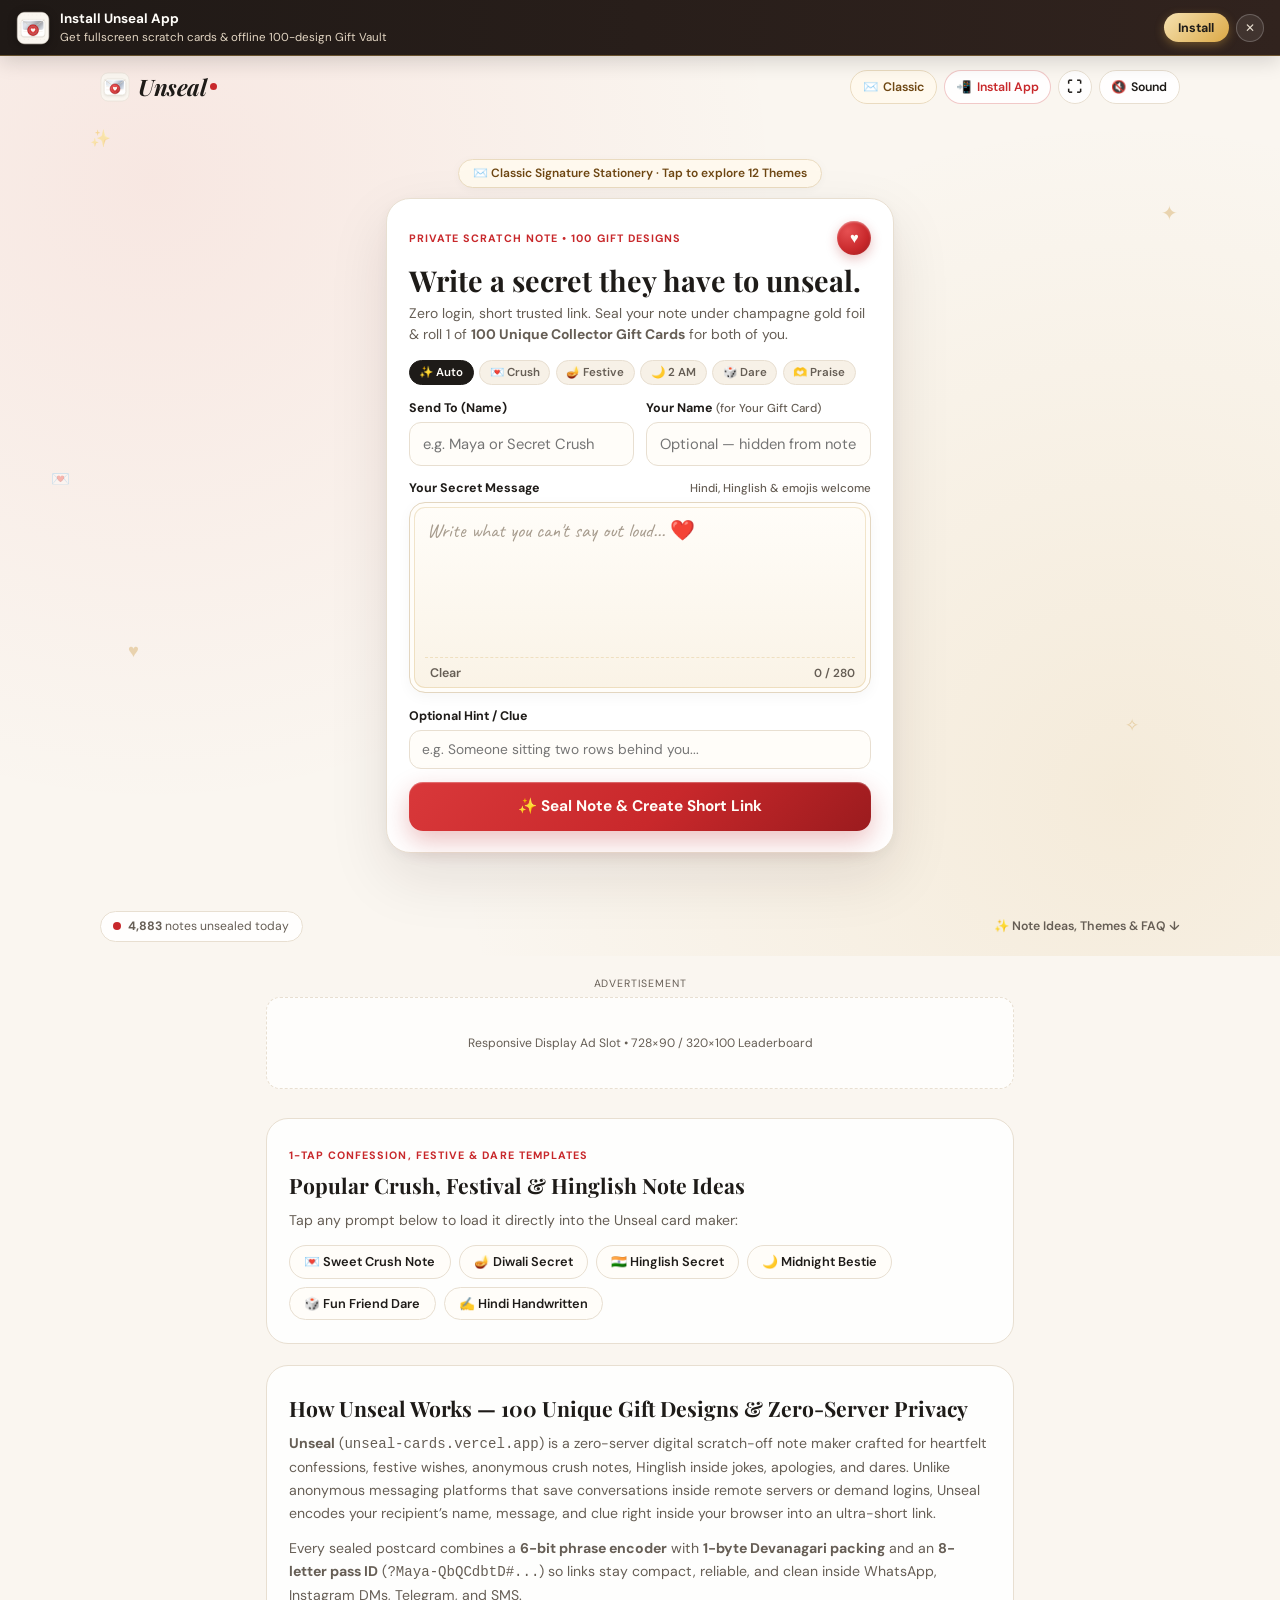
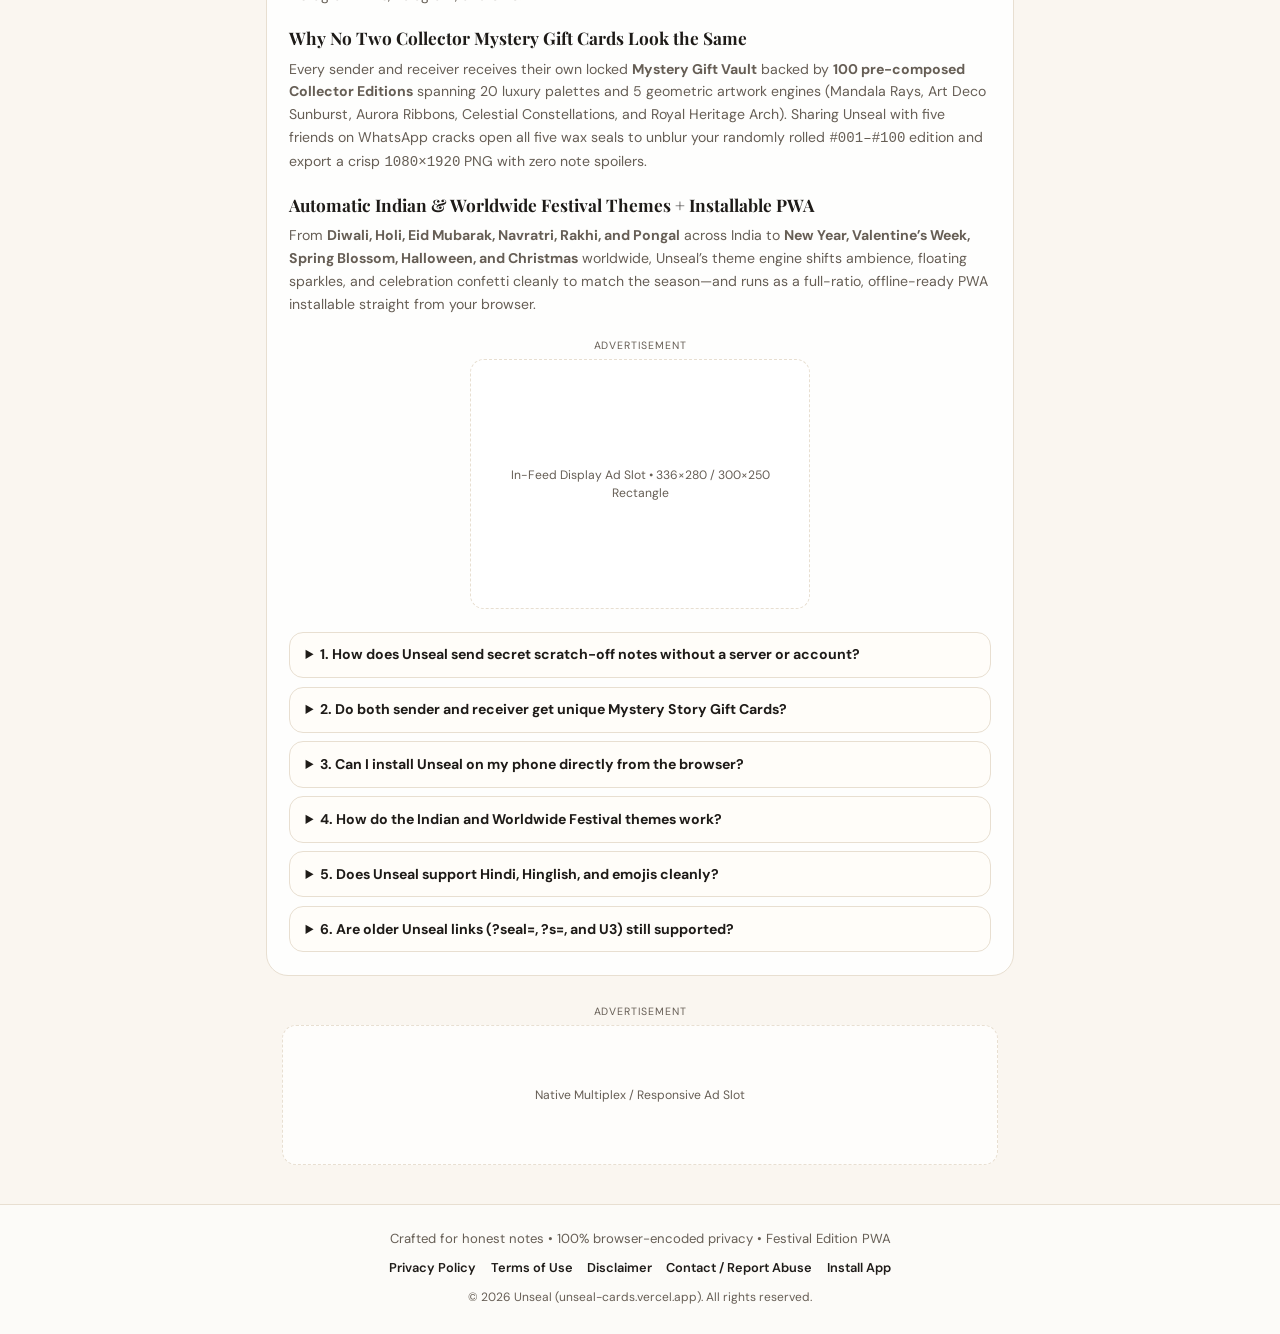
==== commit e69376cb: "Upgrade Unseal v8: smooth parchment, 100 Gift Card designs, Festival themes, live Vercel URL & auto " ====
--- a/index.html
+++ b/index.html
@@ -5,7 +5,7 @@
   <meta charset="UTF-8">
   <meta name="viewport" content="width=device-width, initial-scale=1.0, viewport-fit=cover">
 
-  <!-- Instant Receiver & Standalone PWA Boot Guard (zero composer flash) -->
+  <!-- Instant Receiver, Festival & Standalone PWA Boot Guard (zero composer flash) -->
   <script>
     (function () {
       var isRec =
@@ -20,13 +20,13 @@
     })();
   </script>
 
-  <title>Unseal — Secret Scratch Note Maker &amp; Mystery Status Gift Card App</title>
+  <title>Unseal — Secret Scratch Note Maker &amp; 100-Edition Mystery Gift Card App</title>
   <meta name="description"
-    content="Send an anonymous gold-foil scratch note on WhatsApp &amp; Instagram with a short trusted link. Unlock a personalized 2026 Mystery Gift Card for your Story — free, zero login, installable app.">
+    content="Send an anonymous gold-foil scratch note on WhatsApp &amp; Instagram with a short trusted link. Unlock 1 of 100 Collector Mystery Gift Cards with Indian &amp; Worldwide festival themes—installable PWA.">
 
   <!-- Google Search Console: Comprehensive High-Intent Keywords (English & Hinglish) -->
   <meta name="keywords"
-    content="unseal, secret scratch note maker, anonymous secret message link whatsapp, secret crush confession card online, digital scratch card maker, confession link generator instagram story, mystery gift card status maker, send anonymous note without login, hinglish crush confession card, pyar ka izhaar scratch card, secret dare link for friends, anonymous compliment card pwa, scratch to reveal message free, zero backend secret note">
+    content="unseal, secret scratch note maker, anonymous secret message link whatsapp, secret crush confession card online, digital scratch card maker, confession link generator instagram story, mystery gift card status maker, festival greeting scratch card diwali holi eid christmas valentine, send anonymous note without login, hinglish crush confession card, pyar ka izhaar scratch card, secret dare link for friends, free pwa secret note app, unseal-cards.vercel.app">
   <meta name="author" content="Unseal">
   <meta name="robots" content="index, follow, max-image-preview:large, max-snippet:-1, max-video-preview:-1">
   <meta name="theme-color" content="#D9383A">
@@ -44,30 +44,30 @@
   <script async src="https://pagead2.googlesyndication.com/pagead/js/adsbygoogle.js?client=ca-pub-0000000000000000" crossorigin="anonymous"></script>
   -->
 
-  <link rel="canonical" href="https://unseal.cards/">
+  <link rel="canonical" href="https://unseal-cards.vercel.app/">
 
   <!-- OpenGraph / WhatsApp / Telegram / Instagram Rich Link Preview Card -->
   <meta property="og:type" content="website">
   <meta property="og:site_name" content="Unseal">
   <meta property="og:locale" content="en_US">
-  <meta property="og:url" content="https://unseal.cards/">
+  <meta property="og:url" content="https://unseal-cards.vercel.app/">
   <meta property="og:title" content="💌 Someone Sealed a Secret Note for You — Tap &amp; Scratch to Unseal">
   <meta property="og:description"
-    content="Rub the champagne gold foil to read your hidden note + crack open your personalized 2026 Mystery Gift Card for WhatsApp Status &amp; IG Story.">
-  <meta property="og:image" content="https://unseal.cards/assets/og-image.png">
-  <meta property="og:image:secure_url" content="https://unseal.cards/assets/og-image.png">
+    content="Rub champagne gold foil to read your hidden note + crack open 1 of 100 unique Mystery Collector Gift Cards for WhatsApp Status &amp; IG Story.">
+  <meta property="og:image" content="https://unseal-cards.vercel.app/assets/og-image.png">
+  <meta property="og:image:secure_url" content="https://unseal-cards.vercel.app/assets/og-image.png">
   <meta property="og:image:type" content="image/png">
   <meta property="og:image:width" content="1200">
   <meta property="og:image:height" content="630">
   <meta property="og:image:alt"
-    content="Unseal secret postcard sealed under champagne gold foil next to a 2026 Mystery Gift Pass">
+    content="Unseal secret postcard sealed under champagne gold foil next to a Collector Mystery Gift Pass">
 
   <!-- Twitter Card -->
   <meta name="twitter:card" content="summary_large_image">
   <meta name="twitter:title" content="💌 Someone Sealed a Secret Note for You — Unseal">
   <meta name="twitter:description"
-    content="Rub metallic gold foil to unseal a secret confession + unlock your personalized 9:16 Mystery Gift Card for Status &amp; Stories.">
-  <meta name="twitter:image" content="https://unseal.cards/assets/og-image.png">
+    content="Rub metallic gold foil to unseal a secret confession + unlock 1 of 100 unique 9:16 Mystery Gift Cards for Status &amp; Stories.">
+  <meta name="twitter:image" content="https://unseal-cards.vercel.app/assets/og-image.png">
 
   <!-- Brand Icons & PWA Manifest -->
   <link rel="icon" type="image/svg+xml" href="assets/favicon.svg">
@@ -91,15 +91,15 @@
     "@context": "https://schema.org",
     "@type": "WebApplication",
     "name": "Unseal",
-    "alternateName": "Unseal Scratch-to-Reveal Secret Note & Mystery Gift Card App",
-    "url": "https://unseal.cards/",
-    "description": "Free installable PWA scratch-off secret note maker with ultra-short browser-side URL encoding, champagne gold foil canvas, and 2026 Mystery Collector Gift Cards for both senders and receivers.",
+    "alternateName": "Unseal Scratch-to-Reveal Secret Note & 100-Edition Gift Card App",
+    "url": "https://unseal-cards.vercel.app/",
+    "description": "Free installable PWA scratch-off secret note maker with ultra-short browser-side URL encoding, smooth parchment foil canvas, Indian & Worldwide festival themes, and 100 unique 9:16 Mystery Collector Gift Cards.",
     "applicationCategory": "SocialNetworkingApplication",
     "operatingSystem": "All",
     "browserRequirements": "Requires JavaScript and HTML5 Canvas",
     "isAccessibleForFree": true,
-    "keywords": "secret scratch note maker, anonymous whatsapp confession link, mystery gift card status, instagram story secret card, hinglish secret message pwa",
-    "image": "https://unseal.cards/assets/og-image.png",
+    "keywords": "secret scratch note maker, anonymous whatsapp confession link, 100 gift card designs, diwali holi eid valentine scratch card, installable secret note pwa",
+    "image": "https://unseal-cards.vercel.app/assets/og-image.png",
     "offers": {
       "@type": "Offer",
       "price": "0",
@@ -108,9 +108,9 @@
     "featureList": [
       "Ultra-compact client-side U4 URL encoding with zero server storage",
       "Short trusted ?Name-8LetterId links that work across all phones",
-      "Interactive brushed champagne gold HTML5 scratch foil with haptics",
-      "Mutual 2026 Mystery Collector Gift Vault for both sender and receiver",
-      "Installable Progressive Web App with offline scratch postcard support"
+      "100 randomly assigned Collector Mystery Gift Card designs for both sender and receiver",
+      "Dynamic Indian & Worldwide festival calendar theming engine",
+      "Installable Progressive Web App with instant browser install prompt & animation"
     ]
   }
   </script>
@@ -131,26 +131,26 @@
       },
       {
         "@type": "Question",
-        "name": "How do both sender and receiver get a Mystery Story Gift Card?",
+        "name": "Do both sender and receiver get unique Mystery Story Gift Cards?",
         "acceptedAnswer": {
           "@type": "Answer",
-          "text": "Both the sender after sealing a note and the receiver after scratching it open receive a locked 2026 Mystery Collector Vault. Sharing Unseal with 5 friends on WhatsApp cracks open all five wax seals to reveal their randomized Luxury Rarity Pass, Vibe Score, Fortune Prophecy, and spoiler-free 9:16 PNG for Instagram Story or WhatsApp Status."
+          "text": "Yes. Each sender and receiver randomly rolls 1 of 100 unique Collector Mystery Gift Card designs (#001 to #100) with custom geometric artwork, palette, Vibe Aura score, and fortune prophecy. Completing 5 WhatsApp shares unlocks the 1080x1920 9:16 PNG for Instagram Stories and WhatsApp Status."
         }
       },
       {
         "@type": "Question",
-        "name": "Can I install Unseal on my phone like a native app?",
+        "name": "Can I install Unseal on my phone directly from the browser?",
         "acceptedAnswer": {
           "@type": "Answer",
-          "text": "Yes. Unseal is a full Progressive Web App (PWA) with an offline Service Worker and manifest. Tap Install App in the top header on Android Chrome, Edge, or desktop—or use Share then Add to Home Screen in iPhone Safari—to launch it fullscreen from your home screen."
+          "text": "Yes. Unseal prompts supported mobile and desktop browsers cleanly via PWA install and includes an offline Service Worker, fullscreen shell, and Add to Home Screen instructions for iPhone Safari."
         }
       },
       {
         "@type": "Question",
-        "name": "Why are Unseal links shorter and safe to tap on WhatsApp?",
+        "name": "How do the Indian and Worldwide Festival themes work?",
         "acceptedAnswer": {
           "@type": "Answer",
-          "text": "Unseal v7 uses 6-bit phrase packing and 1-byte Devanagari compression so typical notes compress into ultra-compact URL fragments alongside a readable recipient name slug (?Name-8LetterId), avoiding sketchy-looking redirect shorteners."
+          "text": "Unseal automatically adapts colors, ambient floating sparkles, festival banners, confetti, and gift card accents based on major Indian and global festivals (Diwali, Holi, Eid, Navratri, Rakhi, Pongal, New Year, Valentine's Week, Cherry Blossom, Halloween, Christmas), plus lets you switch any theme manually."
         }
       },
       {
@@ -158,7 +158,7 @@
         "name": "Does Unseal support Hindi, Hinglish, and emojis cleanly?",
         "acceptedAnswer": {
           "@type": "Answer",
-          "text": "Yes. Unseal pairs Caveat script for English with Kalam and Noto Sans Devanagari for Hindi handwriting, keeping Hindi, Hinglish, and emojis crisp on both Android and iPhone screens."
+          "text": "Yes. Unseal pairs Caveat script for English with Kalam and Noto Sans Devanagari for Hindi handwriting, and uses 1-byte Devanagari compression so links remain crisp and short on every Android and iPhone."
         }
       },
       {
@@ -166,7 +166,7 @@
         "name": "Are older Unseal links (?seal=, ?s=, and U3) still supported?",
         "acceptedAnswer": {
           "@type": "Answer",
-          "text": "Yes. Unseal automatically decodes legacy ?seal= and ?s= links as well as U3 and compact U4 URLs."
+          "text": "Yes. Unseal remains 100% backward compatible with legacy ?seal= and ?s= links alongside shorter U3 and U4 ?Name-8LetterId links."
         }
       }
     ]
@@ -178,26 +178,41 @@
     window.UNSEAL_CONFIG = {
       ga4Id: 'G-XXXXXXXXXX',               // Replace with your Google Analytics 4 Measurement ID (e.g. G-1234ABCD56)
       adsenseClient: 'ca-pub-0000000000000000', // Replace with your AdSense Publisher ID
-      siteOrigin: 'https://unseal.cards'
+      siteOrigin: 'https://unseal-cards.vercel.app'
     };
   </script>
 </head>
 
 <body>
 
+  <!-- AUTOMATIC BROWSER PWA INSTALL PROMPT BANNER (Hidden cleanly in standalone PWA or if dismissed) -->
+  <div id="browserInstallBanner" class="browser-install-banner hidden" role="region" aria-label="Install Unseal App">
+    <div class="bib-left">
+      <img src="assets/icon-192.png" alt="" width="34" height="34" class="bib-icon">
+      <div class="bib-copy">
+        <strong id="bibTitle">Install Unseal App</strong>
+        <span id="bibSub">Get fullscreen scratch cards &amp; offline 100-design Gift Vault</span>
+      </div>
+    </div>
+    <div class="bib-actions">
+      <button id="bibInstallBtn" type="button" class="bib-install-btn">Install</button>
+      <button id="bibDismissBtn" type="button" class="bib-close-btn" aria-label="Dismiss install banner">✕</button>
+    </div>
+  </div>
+
   <!-- ==================== FULL-SCREEN ADAPTIVE APP STAGE ==================== -->
   <div id="appFullscreenShell" class="app-fullscreen-shell">
 
-    <!-- Subtle GPU-only Floating Ambient Sparkles -->
-    <div class="ambient-sparkles" aria-hidden="true">
-      <span class="spark-dot s1"></span>
-      <span class="spark-dot s2"></span>
-      <span class="spark-dot s3"></span>
-      <span class="spark-dot s4"></span>
-      <span class="spark-dot s5"></span>
+    <!-- Dynamic Festival Ambient Sparkles -->
+    <div id="ambientSparkles" class="ambient-sparkles" aria-hidden="true">
+      <span class="spark-dot s1" data-glyph="✨"></span>
+      <span class="spark-dot s2" data-glyph="✦"></span>
+      <span class="spark-dot s3" data-glyph="✨"></span>
+      <span class="spark-dot s4" data-glyph="✦"></span>
+      <span class="spark-dot s5" data-glyph="♥"></span>
     </div>
 
-    <!-- TOP BAR: BRAND + INSTALL APP + FULLSCREEN + AUDIO -->
+    <!-- TOP BAR: BRAND + FESTIVAL THEME + INSTALL APP + FULLSCREEN + AUDIO -->
     <header class="site-header">
       <a id="brandResetLink" href="./" class="brand-link" aria-label="Unseal Home">
         <img src="assets/logo.svg" alt="Unseal wax seal logo" width="32" height="32" class="brand-logo-img">
@@ -208,9 +223,15 @@
       </a>
 
       <div class="header-actions">
+        <button id="festivalThemeBtn" type="button" class="festival-pill-btn"
+          title="Switch Indian &amp; Worldwide Festival Theme">
+          <span id="festivalEmoji">🪔</span>
+          <span id="festivalShortLabel" class="festival-btn-label">Festival</span>
+        </button>
+
         <button id="installAppBtn" type="button" class="install-app-btn" title="Install Unseal as a phone app">
           <span aria-hidden="true">📲</span>
-          <span>Install App</span>
+          <span class="install-btn-label">Install App</span>
         </button>
 
         <button id="fullscreenToggleBtn" type="button" class="icon-pill-btn" aria-label="Toggle Fullscreen"
@@ -226,24 +247,40 @@
       </div>
     </header>
 
-    <!-- CENTERED MAIN CARD STAGE -->
+    <!-- CENTERED FULL-RATIO MAIN CARD STAGE -->
     <main class="main-stage">
+
+      <!-- Festival Calendar Ribbon Badge (Updates Automatically) -->
+      <div class="festival-ribbon-wrap">
+        <button id="festivalRibbonBtn" type="button" class="festival-ribbon-pill">
+          <span id="festivalRibbonText">🪔 Happy Diwali Edition · Tap to explore 12 Themes</span>
+        </button>
+      </div>
 
       <!-- ==================== VIEW 1: WRITE & SEAL ==================== -->
       <section id="viewWrite" class="stage-view">
 
-        <!-- Composer Card -->
+        <!-- Composer Card (Clean Smooth Stationery, Zero Notebook Lines) -->
         <article id="composerCard" class="paper-card composer-card">
           <div class="card-top-meta">
-            <span class="kicker-badge">PRIVATE SCRATCH NOTE • FREE PWA</span>
-            <span class="signature-wax-chip" aria-hidden="true">♥</span>
+            <span class="kicker-badge">PRIVATE SCRATCH NOTE • 100 GIFT DESIGNS</span>
+            <span class="signature-wax-chip" id="composerCrestChip" aria-hidden="true">♥</span>
           </div>
 
           <h1 class="card-headline">Write a secret they have to unseal.</h1>
-          <p class="card-lead">Zero login, ultra-short trusted link. Seal your note under champagne gold foil &amp;
-            unlock a
-            <strong>2026 Mystery Story Gift Card</strong> for both of you.
+          <p class="card-lead">Zero login, short trusted link. Seal your note under champagne gold foil &amp; roll 1 of
+            <strong>100 Unique Collector Gift Cards</strong> for both of you.
           </p>
+
+          <!-- Compact Horizontal Mood Tag Selector -->
+          <div id="moodSelectorRow" class="mood-chips-row" role="radiogroup" aria-label="Optional Note Vibe">
+            <button type="button" class="mood-chip active" data-mood="Auto">✨ Auto</button>
+            <button type="button" class="mood-chip" data-mood="💌 Crush">💌 Crush</button>
+            <button type="button" class="mood-chip" data-mood="🪔 Festive">🪔 Festive</button>
+            <button type="button" class="mood-chip" data-mood="🌙 2 AM">🌙 2 AM</button>
+            <button type="button" class="mood-chip" data-mood="🎲 Dare">🎲 Dare</button>
+            <button type="button" class="mood-chip" data-mood="🫶 Praise">🫶 Praise</button>
+          </div>
 
           <div class="form-stack">
             <div class="name-pair-grid">
@@ -284,12 +321,12 @@
             </div>
 
             <button id="sealCardBtn" type="button" class="wax-seal-btn">
-              <span>✨ Seal Note &amp; Unlock Short Link</span>
+              <span>✨ Seal Note &amp; Create Short Link</span>
             </button>
           </div>
         </article>
 
-        <!-- Sender Ready View: Short Link + Unique WhatsApp Preview Card + 5-Friend Mystery Gift Vault -->
+        <!-- Sender Ready View: Short Link + Unique WhatsApp Preview Card + 100-Design Mystery Gift Vault -->
         <article id="senderReadyCard" class="paper-card ready-card hidden">
           <div class="ready-top-bar">
             <div>
@@ -307,11 +344,11 @@
             <div class="url-copy-bar">
               <div class="url-text-wrap">
                 <span class="url-icon" aria-hidden="true">🔒</span>
-                <span id="previewUrlText" class="url-preview-text">https://unseal.cards/...</span>
+                <span id="previewUrlText" class="url-preview-text">https://unseal-cards.vercel.app/...</span>
               </div>
               <button id="copyUrlBtn" type="button" class="copy-pill-btn">Copy</button>
             </div>
-            <p class="link-trust-caption">✅ Direct encrypted HTTPS link — no tracking redirects or fake popups</p>
+            <p class="link-trust-caption">✅ Verified client-encrypted HTTPS link on unseal-cards.vercel.app</p>
           </div>
 
           <!-- UNIQUE LIVE WHATSAPP PREVIEW CARD -->
@@ -321,11 +358,11 @@
               <img src="assets/og-image.png" alt="Unseal Link Preview Thumbnail" class="wa-preview-thumb" width="1200"
                 height="630">
               <div class="wa-preview-body">
-                <span class="wa-preview-domain">unseal.cards</span>
-                <strong id="waPreviewTitle" class="wa-preview-title">💌 For Maya — Scratch to Unseal Your Secret
-                  Note</strong>
-                <span class="wa-preview-desc">Rub the gold foil to reveal + crack open your 2026 Mystery Gift
-                  Card.</span>
+                <span class="wa-preview-domain">unseal-cards.vercel.app</span>
+                <strong id="waPreviewTitle" class="wa-preview-title">💌 For Maya — Tap &amp; Scratch to Unseal Your
+                  Secret Note</strong>
+                <span class="wa-preview-desc">Rub the gold foil to reveal + crack open 1 of 100 unique Mystery Gift
+                  Cards.</span>
               </div>
             </div>
           </div>
@@ -346,16 +383,15 @@
             </button>
           </div>
 
-          <!-- SENDER MYSTERY GIFT VAULT (5 WhatsApp Shares Unlock) -->
+          <!-- SENDER MYSTERY GIFT VAULT (1 of 100 Random Collector Designs · 5 WhatsApp Shares Unlock) -->
           <section id="senderGiftBox" class="gift-reward-panel" aria-labelledby="senderGiftTitle">
             <div class="gift-header-row">
-              <span id="senderGiftTitle" class="gift-badge">🎁 SENDER MYSTERY GIFT VAULT</span>
+              <span id="senderGiftTitle" class="gift-badge">🎁 YOUR RANDOM MYSTERY GIFT (#1 OF 100)</span>
               <span id="senderQuestPill" class="gift-status-tag">0 / 5 Shared</span>
             </div>
             <p id="senderQuestDesc" class="gift-desc">
-              A surprise <strong>2026 Mystery Collector Gift Card</strong> is waiting inside—could reveal a
-              <strong>Gold VIP Aura Pass</strong>, <strong>Diamond Fortune</strong>, or <strong>Midnight Crown</strong>!
-              Share with <strong>5 friends on WhatsApp</strong> to crack the seals &amp; post yours on Status/Story.
+              Every user rolls <strong>1 of 100 unique Luxury Collector Cards</strong>—no two look alike! Share with
+              <strong>5 friends on WhatsApp</strong> to crack the seals &amp; claim your high-res 9:16 Story Gift Card.
             </p>
 
             <!-- 5 Wax-Seal Progress Meter -->
@@ -372,31 +408,36 @@
               </div>
             </div>
 
-            <!-- Live Blurred -> Unblurred Collector Gift Card Preview -->
+            <!-- Live Procedural 100-Design Vector Artwork Card Preview -->
             <div id="senderGiftMiniCard" class="gift-mini-card is-locked-vault">
-              <div class="gift-mini-top">
-                <span id="senderGiftTierLabel" class="gift-mini-kicker">UNSEAL • MYSTERY VAULT</span>
-                <span id="senderGiftPassId" class="gift-mini-id">#QbQCdbtD</span>
-              </div>
-              <div class="gift-mini-center">
-                <div id="senderGiftCrest" class="gift-mini-crest" aria-hidden="true">🎁</div>
-                <p id="senderGiftMainText" class="gift-mini-main">Mystery 2026 Gift Pass Locked</p>
-                <p id="senderGiftSubText" class="gift-mini-sub">Aura Score, Rare Title &amp; Fortune hidden inside</p>
-              </div>
-              <div class="gift-mini-foot">
-                <span>unseal.cards</span>
-                <span id="senderGiftRarityChip">? / Top Mystery Tier</span>
-              </div>
-
-              <!-- Lock Veil Overlay (Removed cleanly at 5/5) -->
+              <svg id="senderGiftSvgPattern" class="gift-pattern-svg" viewBox="0 0 360 220"
+                preserveAspectRatio="xMidYMid slice" aria-hidden="true"></svg>
+              <div class="gift-mini-inner">
+                <div class="gift-mini-top">
+                  <span id="senderGiftTierLabel" class="gift-mini-kicker">UNSEAL • RANDOM EDITION</span>
+                  <span id="senderGiftPassId" class="gift-mini-id">#QbQCdbtD</span>
+                </div>
+                <div class="gift-mini-center">
+                  <div id="senderGiftCrest" class="gift-mini-crest" aria-hidden="true">🎁</div>
+                  <p id="senderGiftMainText" class="gift-mini-main">1 of 100 Collector Cards Sealed</p>
+                  <p id="senderGiftSubText" class="gift-mini-sub">Unique Palette, Motif, Aura Score &amp; Fortune inside
+                  </p>
+                </div>
+                <div class="gift-mini-foot">
+                  <span>unseal-cards.vercel.app</span>
+                  <span id="senderGiftRarityChip">? / 100 Edition</span>
+                </div>
+              </div>
+
+              <!-- Frosted Lock Veil -->
               <div id="senderVaultVeil" class="vault-lock-veil">
                 <span class="vault-lock-icon">🔐</span>
-                <strong id="senderVaultVeilTitle">5 WhatsApp Shares to Unlock</strong>
-                <span id="senderVaultVeilSub">Invite 5 friends so more people join &amp; crack your surprise card</span>
-              </div>
-            </div>
-
-            <!-- Vault CTA: Quest button while < 5/5, Download/Share buttons when 5/5 -->
+                <strong id="senderVaultVeilTitle">5 WhatsApp Shares to Crack Open</strong>
+                <span id="senderVaultVeilSub">Invite 5 friends to reveal which random Collector Design (#001–#100) you
+                  rolled!</span>
+              </div>
+            </div>
+
             <button id="senderQuestWhatsAppBtn" type="button" class="btn-whatsapp quest-cta-btn">
               <span id="senderQuestBtnText">💚 Share on WhatsApp to Crack Seal 1/5 →</span>
             </button>
@@ -431,7 +472,7 @@
         <article id="receiverPostcard" class="paper-card receiver-card">
           <div class="card-top-meta">
             <div class="receiver-meta-left">
-              <span class="kicker-badge">CONFIDENTIAL POSTCARD</span>
+              <span id="receiverMoodKicker" class="kicker-badge">CONFIDENTIAL POSTCARD</span>
               <span id="receiverCardId" class="mono-id-badge">#QbQCdbtD</span>
             </div>
             <div id="waxStampBadge" class="wax-stamp-badge" aria-hidden="true">♥</div>
@@ -441,7 +482,7 @@
             For You, someone sealed a secret note.
           </h2>
 
-          <!-- Interactive Brushed Champagne Foil Scratch Box -->
+          <!-- Interactive Brushed Champagne Foil Scratch Box (Smooth Luxury Paper Underneath) -->
           <div id="scratchBox" class="scratch-box">
             <div id="underneathSecretBox" class="underneath-secret-box">
               <span class="note-kicker">UNSEALED SECRET NOTE</span>
@@ -469,18 +510,25 @@
             <p id="revealedClueText" class="clue-text">"A quiet admirer"</p>
           </div>
 
-          <!-- Receiver Post-Reveal Actions & Receiver 5-Share Mystery Gift Vault -->
+          <!-- Receiver Post-Reveal Actions, Quick Reactions & 100-Design Mystery Gift Vault -->
           <div id="postRevealActions" class="post-reveal-actions hidden">
+
+            <!-- Tactile One-Tap Reactions -->
+            <div id="receiverReactionsRow" class="reaction-bar" aria-label="Quick reactions">
+              <button type="button" class="react-pill" data-react="❤️">❤️ Melt</button>
+              <button type="button" class="react-pill" data-react="😳">😳 Caught me!</button>
+              <button type="button" class="react-pill" data-react="🔥">🔥 Epic</button>
+              <button type="button" class="react-pill" data-react="🥹">🥹 Made my day</button>
+            </div>
 
             <section id="receiverGiftBox" class="gift-reward-panel" aria-labelledby="receiverGiftTitle">
               <div class="gift-header-row">
-                <span id="receiverGiftTitle" class="gift-badge">🎁 YOUR MYSTERY GIFT VAULT</span>
+                <span id="receiverGiftTitle" class="gift-badge">🎁 YOUR UNIQUE MYSTERY GIFT (#1 OF 100)</span>
                 <span id="receiverQuestPill" class="gift-status-tag">0 / 5 Shared</span>
               </div>
               <p id="receiverQuestDesc" class="gift-desc">
-                You unsealed a secret note—now claim YOUR surprise <strong>2026 Mystery Collector Gift Card</strong>!
-                Send Unseal to <strong>5 friends on WhatsApp</strong> to reveal your Aura Score &amp; Fortune Card for
-                Story/Status.
+                You unsealed the note—now roll <strong>1 of 100 random Collector Cards</strong> made uniquely for you!
+                Share Unseal with <strong>5 friends on WhatsApp</strong> to crack the vault for your Story/Status.
               </p>
 
               <div class="quest-meter-box">
@@ -497,24 +545,29 @@
               </div>
 
               <div id="receiverGiftMiniCard" class="gift-mini-card is-locked-vault">
-                <div class="gift-mini-top">
-                  <span id="receiverGiftTierLabel" class="gift-mini-kicker">UNSEAL • MYSTERY VAULT</span>
-                  <span id="receiverGiftPassId" class="gift-mini-id">#QbQCdbtD</span>
-                </div>
-                <div class="gift-mini-center">
-                  <div id="receiverGiftCrest" class="gift-mini-crest" aria-hidden="true">🎁</div>
-                  <p id="receiverGiftMainText" class="gift-mini-main">Receiver Mystery Pass Locked</p>
-                  <p id="receiverGiftSubText" class="gift-mini-sub">Secret Fortune &amp; Aura Reading waiting inside</p>
-                </div>
-                <div class="gift-mini-foot">
-                  <span>unseal.cards</span>
-                  <span id="receiverGiftRarityChip">? / Collector Edition</span>
+                <svg id="receiverGiftSvgPattern" class="gift-pattern-svg" viewBox="0 0 360 220"
+                  preserveAspectRatio="xMidYMid slice" aria-hidden="true"></svg>
+                <div class="gift-mini-inner">
+                  <div class="gift-mini-top">
+                    <span id="receiverGiftTierLabel" class="gift-mini-kicker">UNSEAL • RANDOM EDITION</span>
+                    <span id="receiverGiftPassId" class="gift-mini-id">#QbQCdbtD</span>
+                  </div>
+                  <div class="gift-mini-center">
+                    <div id="receiverGiftCrest" class="gift-mini-crest" aria-hidden="true">🎁</div>
+                    <p id="receiverGiftMainText" class="gift-mini-main">Receiver Mystery Edition Locked</p>
+                    <p id="receiverGiftSubText" class="gift-mini-sub">1 of 100 unique palettes &amp; fortune waiting
+                      inside</p>
+                  </div>
+                  <div class="gift-mini-foot">
+                    <span>unseal-cards.vercel.app</span>
+                    <span id="receiverGiftRarityChip">? / 100 Collector</span>
+                  </div>
                 </div>
 
                 <div id="receiverVaultVeil" class="vault-lock-veil">
                   <span class="vault-lock-icon">🎁</span>
                   <strong id="receiverVaultVeilTitle">Share with 5 Friends to Crack Open</strong>
-                  <span id="receiverVaultVeilSub">Could hold a Gold Aura Pass, Lucky Prophecy, or VIP Status Card</span>
+                  <span id="receiverVaultVeilSub">Every receiver gets a randomly minted #001–#100 Gift Card!</span>
                 </div>
               </div>
 
@@ -552,7 +605,7 @@
         <span class="live-pulse-dot" aria-hidden="true"></span>
         <span><strong id="liveCounterCount">4,918</strong> notes unsealed today</span>
       </div>
-      <a href="#editorialGuide" class="scroll-cue-link">✨ Note Ideas, Privacy &amp; FAQ ↓</a>
+      <a href="#editorialGuide" class="scroll-cue-link">✨ Note Ideas, Themes &amp; FAQ ↓</a>
     </footer>
 
   </div><!-- /.app-fullscreen-shell -->
@@ -564,17 +617,16 @@
       <button id="closeRevealModalBtn" type="button" class="modal-close-x" aria-label="Close popup">✕</button>
 
       <span class="popup-pill">🎁 SECRET UNSEALED + BONUS SURPRISE</span>
-      <h2 id="revealModalTitle" class="popup-title">Unlock Your 2026 Mystery Gift Card!</h2>
+      <h2 id="revealModalTitle" class="popup-title">Unlock 1 of 100 Unique Mystery Gift Cards!</h2>
       <p class="popup-desc">
-        Share Unseal with <strong>5 friends on WhatsApp</strong> to crack open what’s inside your personalized Gift Box
-        (could be a <strong>Gold VIP Aura</strong>, <strong>Diamond Destiny</strong>, or <strong>Secret Fortune
-          Pass</strong> for your Status &amp; IG Story!).
+        Every user gets a different randomly rolled Collector Card! Share Unseal with <strong>5 friends on
+          WhatsApp</strong> to reveal your unique artwork edition, Vibe Aura &amp; Prophecy for Status / IG Story.
       </p>
 
       <div class="popup-gift-preview">
         <span id="popupGiftIcon" class="popup-gift-icon">🎁</span>
         <div class="popup-gift-copy">
-          <strong id="popupGiftNameLine">Mystery Collector Gift Card Locked</strong>
+          <strong id="popupGiftNameLine">Collector Mystery Gift Card Locked</strong>
           <span id="popupQuestProgressCopy">Progress: 0 / 5 WhatsApp shares completed</span>
         </div>
       </div>
@@ -606,6 +658,27 @@
     </div>
   </div>
 
+  <!-- ==================== FESTIVAL THEME PICKER MODAL (INDIAN + WORLDWIDE) ==================== -->
+  <div id="festivalModal" class="modal-backdrop hidden" role="dialog" aria-modal="true"
+    aria-labelledby="festivalModalTitle">
+    <div class="modal-card festival-modal-card">
+      <button id="closeFestivalModalBtn" type="button" class="modal-close-x" aria-label="Close theme picker">✕</button>
+
+      <span class="popup-pill">✨ INDIAN &amp; WORLDWIDE FESTIVAL THEMES</span>
+      <h2 id="festivalModalTitle" class="popup-title">Switch Celebration Theme</h2>
+      <p class="popup-desc">Unseal automatically follows major Indian &amp; global festival dates—or pick any look live:
+      </p>
+
+      <button id="festivalAutoBtn" type="button" class="festival-auto-btn">
+        <span>🗓️ Use Auto-Calendar Theme (<strong id="autoFestivalDetectedName">Diwali</strong>)</span>
+      </button>
+
+      <div id="festivalThemeGrid" class="festival-grid" role="list">
+        <!-- Populated dynamically by app.js with all 12 curated themes -->
+      </div>
+    </div>
+  </div>
+
   <!-- ==================== UNIQUE PWA INSTALL ANIMATION OVERLAY ==================== -->
   <div id="pwaInstallOverlay" class="modal-backdrop install-backdrop hidden" role="dialog" aria-modal="true"
     aria-labelledby="pwaInstallTitle">
@@ -627,7 +700,7 @@
       <span id="pwaInstallBadge" class="popup-pill">📲 INSTALLING UNSEAL PWA</span>
       <h2 id="pwaInstallTitle" class="popup-title">Sealing Unseal onto your Home Screen…</h2>
       <p id="pwaInstallStatusText" class="popup-desc">
-        Packaging offline scratch foil, custom stationery fonts &amp; 9:16 Mystery Gift generator.
+        Packaging offline scratch foil, festival themes &amp; 100-Design Mystery Gift generator.
       </p>
 
       <div class="quest-bar-track install-bar-track">
@@ -648,7 +721,6 @@
   <aside id="editorialGuide" class="ad-wrapper" aria-label="Advertisement">
     <span class="ad-label">Advertisement</span>
     <div id="ad-slot-leaderboard" class="ad-slot ad-slot-banner">
-      <!-- Replace inner markup with your <ins class="adsbygoogle" ...></ins> tag -->
       <span>Responsive Display Ad Slot • 728×90 / 320×100 Leaderboard</span>
     </div>
   </aside>
@@ -656,17 +728,20 @@
   <!-- ==================== BELOW THE FOLD: SEO IDEA CHIPS, EDITORIAL & FAQ ==================== -->
   <section class="editorial-section" aria-label="Secret Confession Ideas, How Unseal Works &amp; FAQs">
 
-    <!-- 1-Tap Clickable SEO & Hinglish Secret Ideas -->
+    <!-- 1-Tap Clickable SEO & Hinglish / Festive Secret Ideas -->
     <div class="ideas-box">
       <div class="ideas-head">
-        <span class="kicker-badge">1-TAP CONFESSION &amp; DARE TEMPLATES</span>
-        <h2 class="editorial-heading">Popular Crush, Bestie &amp; Hinglish Note Ideas</h2>
+        <span class="kicker-badge">1-TAP CONFESSION, FESTIVE &amp; DARE TEMPLATES</span>
+        <h2 class="editorial-heading">Popular Crush, Festival &amp; Hinglish Note Ideas</h2>
         <p class="ideas-sub">Tap any prompt below to load it directly into the Unseal card maker:</p>
       </div>
       <div id="ideasChipsGrid" class="ideas-chips-grid">
         <button type="button" class="idea-chip" data-rec="Crush"
           data-msg="Every time your name pops up on my screen, my whole mood shifts ❤️✨"
           data-clue="Someone who smiles at your texts">💌 Sweet Crush Note</button>
+        <button type="button" class="idea-chip" data-rec="Dost"
+          data-msg="Diwali pe lights toh sab jalate hain, par mere liye sabse bright vibe tum ho 🪔✨"
+          data-clue="Someone celebrating silently">🪔 Diwali Secret</button>
         <button type="button" class="idea-chip" data-rec="Yaar"
           data-msg="Sach bolu toh tumhare bina college/group boring lagta hai 🥹🔥" data-clue="Back bench gang">🇮🇳
           Hinglish Secret</button>
@@ -676,49 +751,43 @@
         <button type="button" class="idea-chip" data-rec="Buddy"
           data-msg="Dare: reply with a voice note singing your fav song right now 👀🎤" data-clue="No backing out">🎲
           Fun Friend Dare</button>
-        <button type="button" class="idea-chip" data-rec="Friend"
-          data-msg="Hey, I was stubborn yesterday. Sorry yar—chai treat is on me ☕💛" data-clue="Coffee &amp; Peace">🥺
-          Cute Apology</button>
         <button type="button" class="idea-chip" data-rec="Dost"
-          data-msg="तुम्हारी मुस्कान आज भी पूरा दिन बना देती है ✨❤️" data-clue="एक चुपचाप चाहने वाला">🪔 Hindi
+          data-msg="तुम्हारी मुस्कान आज भी पूरा दिन बना देती है ✨❤️" data-clue="एक चुपचाप चाहने वाला">✍️ Hindi
           Handwritten</button>
       </div>
     </div>
 
     <article class="editorial-box">
-      <h2 class="editorial-heading">How Unseal Works — Private Scratch Cards &amp; Mystery Gift Vaults</h2>
+      <h2 class="editorial-heading">How Unseal Works — 100 Unique Gift Designs &amp; Zero-Server Privacy</h2>
       <p class="editorial-p">
-        <strong>Unseal</strong> is a lightweight, zero-server digital scratch-off note maker crafted for heartfelt
-        confessions, anonymous crush messages, Hinglish inside jokes, apologies, and fun dares. Unlike anonymous inbox
-        apps that upload conversations to remote cloud databases or demand account sign-ups, Unseal packs your
-        recipient’s name, message, and optional clue right inside your browser into an ultra-compact encrypted URL
-        fragment.
+        <strong>Unseal</strong> (<code>unseal-cards.vercel.app</code>) is a zero-server digital scratch-off note maker
+        crafted for heartfelt confessions, festive wishes, anonymous crush notes, Hinglish inside jokes, apologies, and
+        dares. Unlike anonymous messaging platforms that save conversations inside remote servers or demand logins,
+        Unseal encodes your recipient’s name, message, and clue right inside your browser into an ultra-short link.
       </p>
       <p class="editorial-p">
-        Because every sealed postcard uses our custom <strong>6-bit phrase encoder</strong> paired with <strong>1-byte
-          Devanagari packing</strong> and an <strong>8-letter unique pass ID</strong> (such as
-        <code>?Maya-QbQCdbtD#...</code>), links stay noticeably shorter, cleaner, and friendlier to tap inside
-        WhatsApp, Instagram DM, Telegram, and SMS—showing a rich gold-foil preview card every time you share.
+        Every sealed postcard combines a <strong>6-bit phrase encoder</strong> with <strong>1-byte Devanagari
+          packing</strong> and an <strong>8-letter pass ID</strong> (<code>?Maya-QbQCdbtD#...</code>) so links stay
+        compact, reliable, and clean inside WhatsApp, Instagram DMs, Telegram, and SMS.
       </p>
 
-      <h3 class="editorial-subheading">Why Both Sender &amp; Receiver Unlock a 2026 Mystery Collector Gift Card</h3>
+      <h3 class="editorial-subheading">Why No Two Collector Mystery Gift Cards Look the Same</h3>
       <p class="editorial-p">
-        Unseal turns every secret note into a two-way celebration. After sealing your postcard—or right after scratching
-        one open—both sender and receiver receive their own locked <strong>2026 Mystery Gift Vault</strong>. Sharing
-        Unseal with five friends on WhatsApp cracks open all five wax seals to reveal a personalized collectible
-        <strong>9:16 Story Gift Card</strong> complete with a surprise rarity tier (Royal Gold Reserve, Celestial
-        Diamond Aura, Midnight Velvet Pass, or Crimson Velvet Charm), personalized Vibe Score, secret fortune prophecy,
-        and zero message spoilers—ready to download as a crisp <code>1080×1920</code> PNG for Instagram Stories and
-        WhatsApp Status.
+        Every sender and receiver receives their own locked <strong>Mystery Gift Vault</strong> backed by <strong>100
+          pre-composed Collector Editions</strong> spanning 20 luxury palettes and 5 geometric artwork engines (Mandala
+        Rays,
+        Art Deco Sunburst, Aurora Ribbons, Celestial Constellations, and Royal Heritage Arch). Sharing Unseal with five
+        friends on WhatsApp cracks open all five wax seals to unblur your randomly rolled <code>#001–#100</code> edition
+        and
+        export a crisp <code>1080×1920</code> PNG with zero note spoilers.
       </p>
 
-      <h3 class="editorial-subheading">Install Unseal as a Full-Screen App on Android, iPhone &amp; Desktop</h3>
+      <h3 class="editorial-subheading">Automatic Indian &amp; Worldwide Festival Themes + Installable PWA</h3>
       <p class="editorial-p">
-        Engineered as a modern <strong>Progressive Web App (PWA)</strong> with offline Service Worker caching, tactile
-        haptic friction feedback, synthesized acoustic sound effects, and adaptive edge-to-edge full-screen sizing,
-        Unseal behaves like a native mobile stationery studio on every viewport from compact 320px smartphones to
-        tablets and wide desktops. Tap <strong>Install App</strong> in the top bar anytime to place Unseal directly on
-        your home screen.
+        From <strong>Diwali, Holi, Eid Mubarak, Navratri, Rakhi, and Pongal</strong> across India to
+        <strong>New Year, Valentine’s Week, Spring Blossom, Halloween, and Christmas</strong> worldwide, Unseal’s theme
+        engine shifts ambience, floating sparkles, and celebration confetti cleanly to match the season—and runs as a
+        full-ratio, offline-ready PWA installable straight from your browser.
       </p>
 
       <!-- ADSENSE SLOT 2: Clean Mid-Editorial In-Article Rectangle -->
@@ -742,47 +811,44 @@
         </details>
 
         <details class="faq-item">
-          <summary class="faq-summary">2. How do both sender and receiver get a Mystery Story Gift Card?</summary>
+          <summary class="faq-summary">2. Do both sender and receiver get unique Mystery Story Gift Cards?</summary>
           <p class="faq-body">
-            Both the sender after sealing a note and the receiver after scratching it open receive a locked 2026 Mystery
-            Collector Vault. Sharing Unseal with 5 friends on WhatsApp cracks open all five wax seals to reveal their
-            randomized Luxury Rarity Pass, Vibe Score, Fortune Prophecy, and spoiler-free 9:16 PNG for Instagram Story
-            or
-            WhatsApp Status.
+            Yes. Each sender and receiver randomly rolls 1 of 100 unique Collector Mystery Gift Card designs (#001 to
+            #100) with custom geometric artwork, palette, Vibe Aura score, and fortune prophecy. Completing 5 WhatsApp
+            shares unlocks the 1080×1920 9:16 PNG for Instagram Stories and WhatsApp Status.
           </p>
         </details>
 
         <details class="faq-item">
-          <summary class="faq-summary">3. Can I install Unseal on my phone like a native app?</summary>
+          <summary class="faq-summary">3. Can I install Unseal on my phone directly from the browser?</summary>
           <p class="faq-body">
-            Yes. Unseal is a full Progressive Web App (PWA) with an offline Service Worker and manifest. Tap Install App
-            in the top header on Android Chrome, Edge, or desktop—or use Share then Add to Home Screen in iPhone
-            Safari—to launch it fullscreen from your home screen.
+            Yes. Unseal prompts supported mobile and desktop browsers cleanly via PWA install and includes an offline
+            Service Worker, fullscreen shell, and Add to Home Screen instructions for iPhone Safari.
           </p>
         </details>
 
         <details class="faq-item">
-          <summary class="faq-summary">4. Why are Unseal links shorter and safe to tap on WhatsApp?</summary>
+          <summary class="faq-summary">4. How do the Indian and Worldwide Festival themes work?</summary>
           <p class="faq-body">
-            Unseal v7 uses 6-bit phrase packing and 1-byte Devanagari compression so typical notes compress into
-            ultra-compact URL fragments alongside a readable recipient name slug (<code>?Name-8LetterId</code>),
-            avoiding sketchy-looking redirect shorteners.
+            Unseal automatically adapts colors, ambient floating sparkles, festival banners, confetti, and gift card
+            accents based on major Indian and global festivals (Diwali, Holi, Eid, Navratri, Rakhi, Pongal, New Year,
+            Valentine’s Week, Cherry Blossom, Halloween, Christmas), plus lets you switch any theme manually.
           </p>
         </details>
 
         <details class="faq-item">
           <summary class="faq-summary">5. Does Unseal support Hindi, Hinglish, and emojis cleanly?</summary>
           <p class="faq-body">
-            Yes. Unseal pairs Caveat script for English with Kalam and Noto Sans Devanagari for Hindi handwriting,
-            keeping Hindi, Hinglish, and emojis crisp on both Android and iPhone screens.
+            Yes. Unseal pairs Caveat script for English with Kalam and Noto Sans Devanagari for Hindi handwriting, and
+            uses 1-byte Devanagari compression so links remain crisp and short on every Android and iPhone.
           </p>
         </details>
 
         <details class="faq-item">
           <summary class="faq-summary">6. Are older Unseal links (?seal=, ?s=, and U3) still supported?</summary>
           <p class="faq-body">
-            Yes. Unseal automatically decodes legacy <code>?seal=</code> and <code>?s=</code> links as well as U3 and
-            compact U4 URLs.
+            Yes. Unseal remains 100% backward compatible with legacy <code>?seal=</code> and <code>?s=</code> links
+            alongside shorter U3 and U4 <code>?Name-8LetterId</code> links.
           </p>
         </details>
       </div>
@@ -799,7 +865,7 @@
 
   <!-- FOOTER & ADSENSE COMPLIANCE TRUST PAGES -->
   <footer class="site-footer">
-    <p class="footer-tagline">Crafted for honest notes • 100% browser-encoded privacy • Installable PWA</p>
+    <p class="footer-tagline">Crafted for honest notes • 100% browser-encoded privacy • Festival Edition PWA</p>
     <nav class="footer-legal-nav" aria-label="Legal and Compliance Pages">
       <a href="#privacy" class="footer-legal-link" data-open-legal="privacy">Privacy Policy</a>
       <a href="#terms" class="footer-legal-link" data-open-legal="terms">Terms of Use</a>
@@ -807,7 +873,7 @@
       <a href="#contact" class="footer-legal-link" data-open-legal="contact">Contact / Report Abuse</a>
       <button id="footerInstallAppBtn" type="button" class="footer-legal-btn">Install App</button>
     </nav>
-    <p class="footer-copy">© 2026 Unseal (unseal.cards). All rights reserved.</p>
+    <p class="footer-copy">© 2026 Unseal (unseal-cards.vercel.app). All rights reserved.</p>
   </footer>
 
   <!-- LEGAL COMPLIANCE MODAL -->
@@ -830,10 +896,10 @@
           <h3>Privacy Policy</h3>
           <p><strong>Effective Date:</strong> November 2026</p>
           <p>
-            <strong>Unseal</strong> (<code>unseal.cards</code>) operates using <strong>zero-server client-side URL
-              encoding</strong>. Secret messages, recipient names, and clues remain inside your browser and URL
-            fragment—never transmitted to or stored on Unseal servers. Share progress and Gift Card customization stay
-            locally inside browser storage on your device.
+            <strong>Unseal</strong> (<code>unseal-cards.vercel.app</code>) operates using <strong>zero-server
+              client-side URL encoding</strong>. Secret messages, recipient names, and clues remain inside your browser
+            and URL fragment—never transmitted to or stored on Unseal servers. Share progress, rolled Gift Card design
+            IDs, and theme preferences stay locally inside browser storage on your device.
           </p>
           <h4>Google AdSense, GA4 Analytics &amp; Cookies (DART Cookie Notice)</h4>
           <ul>
@@ -871,9 +937,10 @@
         <section class="legal-panel hidden" data-legal-panel="contact">
           <h3>Contact &amp; Report Abuse</h3>
           <p>
-            Questions or abuse reports: email <a href="mailto:support@unseal.cards">support@unseal.cards</a>. Because no
-            notes live on servers, blocking unwanted contacts directly inside WhatsApp or Instagram stops future
-            messages immediately.
+            Questions or abuse reports: email <a
+              href="mailto:support@unseal-cards.vercel.app">support@unseal-cards.vercel.app</a>. Because no notes live
+            on
+            servers, blocking unwanted contacts directly inside WhatsApp or Instagram stops future messages immediately.
           </p>
           <form id="abuseReportForm" class="form-stack" style="margin-top:0.75rem;">
             <div class="field-group">
--- a/styles.css
+++ b/styles.css
@@ -1,296 +1,530 @@
 /* ==========================================================================
-   Unseal — Full-Screen Adaptive Luxury Stationery & Mystery Gift Vault CSS
-   Warm Linen • Deep Ink Burgundy • Champagne Gold Foil • Installable PWA
+   UNSEAL v8 — Flagship Full-Screen Stylesheet
+   Smooth Velvet Stationery (Zero Ruled Lines) · 12 Festival Themes · PWA UI
    ========================================================================== */
 
 :root {
-  --linen: #FAF6F0;
-  --linen-dot: #E5DDD0;
-  --paper: #FFFCF7;
-  --paper-soft: #F6EFE3;
-  --paper-line: #ECE2D2;
-  --border: #E5DDD0;
-  --espresso: #1C1917;
-  --ink-signature: #2A1618;
-  --stone-700: #44403C;
-  --stone-600: #57534E;
-  --stone-500: #78716C;
-  --crimson: #D9383A;
-  --crimson-dark: #A82426;
-  --gold: #C9A96E;
-  --gold-light: #F6E5BE;
-  --whatsapp: #169C4E;
-  --whatsapp-dark: #117D3E;
-  --instagram: linear-gradient(135deg, #833AB4 0%, #FD1D1D 52%, #F56040 100%);
-  --font-display: 'Playfair Display', Georgia, serif;
-  --font-script: 'Caveat', 'Kalam', 'Noto Sans Devanagari', cursive;
+  --bg: #FAF6F0;
+  --bg-glow-1: rgba(217, 56, 58, 0.08);
+  --bg-glow-2: rgba(212, 168, 83, 0.14);
+  --surface: #FFFFFF;
+  --surface-soft: #F7F1E7;
+  --border: #E8DFD1;
+  --text: #1E1B18;
+  --muted: #665E55;
+  --accent: #C8282B;
+  --accent-dark: #9B1B1E;
+  --gold: #C79A3E;
+  --gold-light: #F3E0B5;
+  --whatsapp: #1FAF54;
+  --whatsapp-dark: #158B40;
+  --sparkle-color: rgba(200, 145, 50, 0.55);
+  --ribbon-bg: #FFF9EE;
+  --ribbon-border: #EADBC0;
+  --ribbon-text: #6E4713;
+  --shadow-lg: 0 24px 60px rgba(35, 24, 16, 0.10), 0 4px 16px rgba(35, 24, 16, 0.05);
+  --shadow-sm: 0 6px 20px rgba(35, 24, 16, 0.06);
+  --font-serif: 'Playfair Display', Georgia, serif;
   --font-sans: 'DM Sans', -apple-system, BlinkMacSystemFont, 'Segoe UI', Roboto, sans-serif;
-}
-
-*, *::before, *::after {
+  --font-script: 'Caveat', 'Kalam', 'Noto Sans Devanagari', cursive, sans-serif;
+}
+
+/* ==================== 12 INDIAN & WORLDWIDE FESTIVAL THEMES ==================== */
+html[data-festival="diwali"] {
+  --bg: #FBF4E6;
+  --bg-glow-1: rgba(232, 138, 28, 0.18);
+  --bg-glow-2: rgba(186, 45, 76, 0.14);
+  --accent: #C93818;
+  --accent-dark: #97220B;
+  --gold: #D18E1F;
+  --sparkle-color: rgba(218, 128, 18, 0.72);
+  --ribbon-bg: #FFF3D6;
+  --ribbon-border: #E8C67A;
+  --ribbon-text: #7A3B08;
+}
+
+html[data-festival="holi"] {
+  --bg: #FDF5FB;
+  --bg-glow-1: rgba(232, 48, 140, 0.16);
+  --bg-glow-2: rgba(34, 184, 207, 0.16);
+  --accent: #D6247A;
+  --accent-dark: #9D1658;
+  --gold: #E5851A;
+  --sparkle-color: rgba(214, 36, 122, 0.65);
+  --ribbon-bg: #FFE9F6;
+  --ribbon-border: #F2B5D9;
+  --ribbon-text: #7F124C;
+}
+
+html[data-festival="eid"] {
+  --bg: #F3F8F5;
+  --bg-glow-1: rgba(16, 128, 92, 0.16);
+  --bg-glow-2: rgba(208, 160, 62, 0.18);
+  --accent: #0E7A56;
+  --accent-dark: #09573D;
+  --gold: #C89932;
+  --sparkle-color: rgba(196, 152, 46, 0.7);
+  --ribbon-bg: #E8F5EE;
+  --ribbon-border: #A8D5BE;
+  --ribbon-text: #0A533A;
+}
+
+html[data-festival="navratri"] {
+  --bg: #FFF5EF;
+  --bg-glow-1: rgba(232, 89, 12, 0.17);
+  --bg-glow-2: rgba(190, 24, 93, 0.14);
+  --accent: #D9480F;
+  --accent-dark: #A63307;
+  --gold: #D49123;
+  --sparkle-color: rgba(217, 72, 15, 0.65);
+  --ribbon-bg: #FFEDE0;
+  --ribbon-border: #F4BE9A;
+  --ribbon-text: #842B08;
+}
+
+html[data-festival="rakhi"] {
+  --bg: #FDF4F2;
+  --bg-glow-1: rgba(214, 51, 108, 0.15);
+  --bg-glow-2: rgba(212, 162, 58, 0.16);
+  --accent: #C2255C;
+  --accent-dark: #8E1641;
+  --gold: #CA9229;
+  --sparkle-color: rgba(194, 37, 92, 0.62);
+  --ribbon-bg: #FFEAF1;
+  --ribbon-border: #F0BAD0;
+  --ribbon-text: #7A143A;
+}
+
+html[data-festival="pongal"] {
+  --bg: #FBF7EC;
+  --bg-glow-1: rgba(217, 119, 6, 0.16);
+  --bg-glow-2: rgba(22, 163, 74, 0.13);
+  --accent: #C2590B;
+  --accent-dark: #8E3F05;
+  --gold: #CA8A04;
+  --sparkle-color: rgba(194, 89, 11, 0.62);
+  --ribbon-bg: #FEF2D8;
+  --ribbon-border: #E8CA88;
+  --ribbon-text: #723707;
+}
+
+html[data-festival="newyear"] {
+  --bg: #F6F5FB;
+  --bg-glow-1: rgba(91, 61, 214, 0.15);
+  --bg-glow-2: rgba(212, 168, 83, 0.18);
+  --accent: #5234C8;
+  --accent-dark: #3B229C;
+  --gold: #C8972F;
+  --sparkle-color: rgba(108, 72, 224, 0.62);
+  --ribbon-bg: #EFEBFF;
+  --ribbon-border: #CFC3F8;
+  --ribbon-text: #3A2291;
+}
+
+html[data-festival="valentine"] {
+  --bg: #FFF3F5;
+  --bg-glow-1: rgba(225, 29, 72, 0.16);
+  --bg-glow-2: rgba(244, 114, 182, 0.16);
+  --accent: #D01B46;
+  --accent-dark: #9B1032;
+  --gold: #C88A56;
+  --sparkle-color: rgba(208, 27, 70, 0.65);
+  --ribbon-bg: #FFE6EB;
+  --ribbon-border: #F5B8C6;
+  --ribbon-text: #83112D;
+}
+
+html[data-festival="cherry"] {
+  --bg: #FDF5F7;
+  --bg-glow-1: rgba(236, 72, 153, 0.13);
+  --bg-glow-2: rgba(251, 182, 206, 0.22);
+  --accent: #C0386B;
+  --accent-dark: #93244E;
+  --gold: #C89260;
+  --sparkle-color: rgba(220, 92, 140, 0.62);
+  --ribbon-bg: #FCEBF1;
+  --ribbon-border: #F3C4D5;
+  --ribbon-text: #7E2044;
+}
+
+html[data-festival="halloween"] {
+  --bg: #FBF5F0;
+  --bg-glow-1: rgba(234, 88, 12, 0.17);
+  --bg-glow-2: rgba(126, 34, 206, 0.14);
+  --accent: #C2410C;
+  --accent-dark: #8C2D07;
+  --gold: #D97706;
+  --sparkle-color: rgba(194, 65, 12, 0.66);
+  --ribbon-bg: #FFEDE0;
+  --ribbon-border: #F2BA93;
+  --ribbon-text: #7A2908;
+}
+
+html[data-festival="christmas"] {
+  --bg: #F5F9F6;
+  --bg-glow-1: rgba(22, 128, 72, 0.15);
+  --bg-glow-2: rgba(200, 40, 43, 0.14);
+  --accent: #B81F28;
+  --accent-dark: #89131B;
+  --gold: #C29132;
+  --sparkle-color: rgba(22, 128, 72, 0.62);
+  --ribbon-bg: #EAF5EE;
+  --ribbon-border: #B5D9C0;
+  --ribbon-text: #125832;
+}
+
+/* ==================== RESET & BASE ==================== */
+*,
+*::before,
+*::after {
   box-sizing: border-box;
 }
 
 html {
+  scroll-behavior: smooth;
   -webkit-text-size-adjust: 100%;
-  scroll-behavior: smooth;
-  overflow-x: clip;
+  background: var(--bg);
 }
 
 body {
   margin: 0;
-  min-height: 100dvh;
-  background-color: var(--linen);
-  background-image:
-    radial-gradient(circle at 86% 12%, rgba(201, 169, 110, 0.14) 0%, transparent 45%),
-    radial-gradient(circle at 12% 84%, rgba(217, 56, 58, 0.06) 0%, transparent 42%),
-    radial-gradient(var(--linen-dot) 0.85px, transparent 0.85px);
-  background-size: 100% 100%, 100% 100%, 18px 18px;
-  color: var(--espresso);
   font-family: var(--font-sans);
+  color: var(--text);
+  background: var(--bg);
   line-height: 1.5;
+  overflow-x: hidden;
   -webkit-font-smoothing: antialiased;
-  overflow-x: clip;
+}
+
+button,
+input,
+textarea,
+select {
+  font-family: inherit;
+}
+
+button {
+  cursor: pointer;
 }
 
 .hidden {
   display: none !important;
 }
 
-/* Instant zero-flash boot in receiver & standalone PWA modes */
-html.receiver-boot #viewWrite {
-  display: none !important;
-}
-
-html.receiver-boot #viewPreview {
-  display: block !important;
-}
-
-html.is-pwa #installAppBtn,
-html.is-pwa #footerInstallAppBtn {
-  display: none !important;
-}
-
-button, input, textarea, select {
-  font-family: inherit;
-}
-
-/* ---------------- FULL-SCREEN ADAPTIVE VIEWPORT SHELL ---------------- */
-
+/* ==================== AUTO BROWSER PWA INSTALL BANNER ==================== */
+.browser-install-banner {
+  position: sticky;
+  top: 0;
+  z-index: 90;
+  display: flex;
+  align-items: center;
+  justify-content: space-between;
+  gap: 0.65rem;
+  padding: 0.55rem 1rem;
+  background: linear-gradient(90deg, #1F1916 0%, #31231E 100%);
+  color: #FFFDF9;
+  border-bottom: 1px solid rgba(212, 168, 83, 0.38);
+  box-shadow: 0 6px 20px rgba(0, 0, 0, 0.14);
+  animation: bannerSlideDown 0.35s cubic-bezier(0.22, 1, 0.36, 1);
+}
+
+@keyframes bannerSlideDown {
+  from { opacity: 0; transform: translateY(-100%); }
+  to { opacity: 1; transform: translateY(0); }
+}
+
+.bib-left {
+  display: flex;
+  align-items: center;
+  gap: 0.6rem;
+  min-width: 0;
+}
+
+.bib-icon {
+  width: 34px;
+  height: 34px;
+  border-radius: 9px;
+  flex-shrink: 0;
+  box-shadow: 0 2px 8px rgba(0, 0, 0, 0.25);
+}
+
+.bib-copy {
+  display: flex;
+  flex-direction: column;
+  min-width: 0;
+}
+
+.bib-copy strong {
+  font-size: 0.84rem;
+  font-weight: 700;
+  color: #FFFDF9;
+  white-space: nowrap;
+  overflow: hidden;
+  text-overflow: ellipsis;
+}
+
+.bib-copy span {
+  font-size: 0.72rem;
+  color: #E3D6C3;
+  white-space: nowrap;
+  overflow: hidden;
+  text-overflow: ellipsis;
+}
+
+.bib-actions {
+  display: flex;
+  align-items: center;
+  gap: 0.45rem;
+  flex-shrink: 0;
+}
+
+.bib-install-btn {
+  border: none;
+  border-radius: 999px;
+  padding: 0.42rem 0.9rem;
+  font-size: 0.78rem;
+  font-weight: 700;
+  color: #1E1B18;
+  background: linear-gradient(135deg, #F5E1B0 0%, #DCA946 100%);
+  box-shadow: 0 3px 10px rgba(220, 169, 70, 0.35);
+  transition: transform 0.18s ease;
+}
+
+.bib-install-btn:hover {
+  transform: translateY(-1px);
+}
+
+.bib-close-btn {
+  border: 1px solid rgba(255, 255, 255, 0.22);
+  background: rgba(255, 255, 255, 0.08);
+  color: #EAE0D2;
+  width: 28px;
+  height: 28px;
+  border-radius: 999px;
+  display: inline-flex;
+  align-items: center;
+  justify-content: center;
+  font-size: 0.75rem;
+}
+
+/* ==================== FULL-SCREEN ADAPTIVE APP SHELL ==================== */
 .app-fullscreen-shell {
-  position: relative;
-  width: 100%;
+  min-height: 100vh;
   min-height: 100dvh;
-  min-height: 100svh;
-  padding:
-    max(0.45rem, env(safe-area-inset-top))
-    max(0.65rem, env(safe-area-inset-right))
-    max(0.75rem, env(safe-area-inset-bottom))
-    max(0.65rem, env(safe-area-inset-left));
   display: flex;
   flex-direction: column;
   justify-content: space-between;
-  align-items: center;
-  gap: 0.75rem;
-  overflow: hidden;
-}
-
-@media (min-width: 768px) {
-  .app-fullscreen-shell {
-    padding: 1rem 1.5rem 1.25rem;
-  }
-}
-
-/* Floating Ambient Sparkles */
+  position: relative;
+  overflow-x: clip;
+  background:
+    radial-gradient(circle at 12% 14%, var(--bg-glow-1), transparent 46%),
+    radial-gradient(circle at 88% 82%, var(--bg-glow-2), transparent 50%),
+    var(--bg);
+  transition: background 0.45s ease;
+}
+
+/* Ambient Floating Festival Sparkles */
 .ambient-sparkles {
-  position: absolute;
+  position: fixed;
   inset: 0;
   pointer-events: none;
+  z-index: 0;
   overflow: hidden;
-  z-index: 0;
 }
 
 .spark-dot {
   position: absolute;
-  width: 7px;
-  height: 7px;
-  border-radius: 9999px;
-  background: radial-gradient(circle, rgba(201, 169, 110, 0.7), rgba(201, 169, 110, 0));
-  animation: floatSpark 9s ease-in-out infinite;
-  opacity: 0.55;
-}
-
-.spark-dot.s1 { left: 8%; top: 18%; animation-delay: 0s; }
-.spark-dot.s2 { left: 88%; top: 24%; animation-delay: 1.8s; width: 9px; height: 9px; }
-.spark-dot.s3 { left: 14%; top: 76%; animation-delay: 3.4s; }
-.spark-dot.s4 { left: 84%; top: 72%; animation-delay: 4.9s; width: 8px; height: 8px; }
-.spark-dot.s5 { left: 52%; top: 10%; animation-delay: 2.3s; background: radial-gradient(circle, rgba(217, 56, 58, 0.35), transparent); }
+  color: var(--sparkle-color);
+  font-size: 1.05rem;
+  animation: floatSpark 11s ease-in-out infinite;
+  opacity: 0.6;
+}
+
+.spark-dot::before {
+  content: attr(data-glyph);
+}
+
+.spark-dot.s1 { top: 14%; left: 7%; animation-delay: 0s; }
+.spark-dot.s2 { top: 22%; right: 8%; animation-delay: 2.1s; font-size: 1.25rem; }
+.spark-dot.s3 { bottom: 26%; left: 10%; animation-delay: 4.2s; font-size: 1.15rem; }
+.spark-dot.s4 { bottom: 18%; right: 11%; animation-delay: 6.3s; }
+.spark-dot.s5 { top: 52%; left: 4%; animation-delay: 8.1s; font-size: 0.95rem; }
 
 @keyframes floatSpark {
-  0%, 100% { transform: translateY(0) scale(1); opacity: 0.38; }
-  50% { transform: translateY(-14px) scale(1.25); opacity: 0.75; }
-}
-
-@media (prefers-reduced-motion: reduce) {
-  .spark-dot, .pwa-orbit-ring, .pwa-orbit-spark {
-    animation: none !important;
-  }
-}
-
-/* ---------------- HEADER ---------------- */
-
+  0%, 100% { transform: translateY(0) rotate(0deg) scale(1); opacity: 0.42; }
+  50% { transform: translateY(-16px) rotate(10deg) scale(1.16); opacity: 0.78; }
+}
+
+/* ==================== TOP HEADER BAR ==================== */
 .site-header {
   position: relative;
-  z-index: 2;
+  z-index: 15;
   width: 100%;
-  max-width: 620px;
+  max-width: 1120px;
+  margin: 0 auto;
+  padding: 0.85rem 1.25rem;
   display: flex;
   align-items: center;
   justify-content: space-between;
   gap: 0.5rem;
-  padding: 0.2rem 0.15rem;
 }
 
 .brand-link {
   display: inline-flex;
   align-items: center;
-  gap: 0.45rem;
+  gap: 0.5rem;
   text-decoration: none;
-  color: var(--espresso);
+  color: var(--text);
   flex-shrink: 0;
 }
 
 .brand-logo-img {
   width: 30px;
   height: 30px;
-  display: block;
+  border-radius: 8px;
 }
 
 .brand-wordmark-wrap {
   display: inline-flex;
-  align-items: flex-start;
-  gap: 2px;
+  align-items: baseline;
+  gap: 0.25rem;
 }
 
 .brand-wordmark {
-  font-family: var(--font-display);
+  font-family: var(--font-serif);
+  font-size: 1.42rem;
+  font-weight: 700;
   font-style: italic;
-  font-weight: 700;
-  font-size: clamp(1.22rem, 4vw, 1.45rem);
   letter-spacing: -0.02em;
-  line-height: 1;
 }
 
 .brand-wax-dot {
   width: 7px;
   height: 7px;
-  border-radius: 9999px;
-  background: var(--crimson);
-  margin-top: 2px;
+  border-radius: 50%;
+  background: var(--accent);
+  display: inline-block;
+  transform: translateY(-6px);
 }
 
 .header-actions {
   display: flex;
   align-items: center;
-  gap: 0.38rem;
+  gap: 0.42rem;
+  flex-wrap: nowrap;
+}
+
+.festival-pill-btn,
+.install-app-btn,
+.audio-toggle-btn,
+.icon-pill-btn {
+  border: 1px solid var(--border);
+  background: rgba(255, 255, 255, 0.88);
+  backdrop-filter: blur(8px);
+  color: var(--text);
+  border-radius: 999px;
+  height: 34px;
+  padding: 0 0.72rem;
+  font-size: 0.77rem;
+  font-weight: 600;
+  display: inline-flex;
+  align-items: center;
+  gap: 0.34rem;
+  transition: transform 0.16s ease, border-color 0.2s ease, background 0.2s ease;
+  white-space: nowrap;
+}
+
+.festival-pill-btn {
+  border-color: var(--ribbon-border);
+  background: var(--ribbon-bg);
+  color: var(--ribbon-text);
 }
 
 .install-app-btn {
-  display: inline-flex;
-  align-items: center;
-  gap: 0.32rem;
-  min-height: 36px;
-  padding: 0.36rem 0.72rem;
-  border-radius: 9999px;
-  border: 1px solid #C9A96E;
-  background: linear-gradient(135deg, #27201C 0%, #1C1917 100%);
-  color: #F6E5BE;
-  font-size: 12px;
-  font-weight: 700;
-  cursor: pointer;
-  white-space: nowrap;
-  box-shadow: 0 4px 12px rgba(28, 25, 23, 0.14);
-  transition: transform 0.15s ease, box-shadow 0.15s ease;
-}
-
-.install-app-btn:hover {
+  border-color: rgba(200, 40, 43, 0.25);
+  color: var(--accent);
+}
+
+.icon-pill-btn {
+  width: 34px;
+  padding: 0;
+  justify-content: center;
+  font-size: 0.92rem;
+}
+
+.festival-pill-btn:hover,
+.install-app-btn:hover,
+.audio-toggle-btn:hover,
+.icon-pill-btn:hover {
   transform: translateY(-1px);
-  box-shadow: 0 6px 16px rgba(28, 25, 23, 0.22);
-}
-
-.icon-pill-btn,
-.audio-toggle-btn {
-  display: inline-flex;
-  align-items: center;
-  justify-content: center;
-  gap: 0.3rem;
-  padding: 0.36rem 0.68rem;
-  border-radius: 9999px;
-  border: 1px solid var(--border);
-  background: var(--paper);
-  color: var(--stone-700);
-  font-size: 12px;
-  font-weight: 600;
-  cursor: pointer;
-  min-height: 36px;
-  white-space: nowrap;
-  transition: border-color 0.15s ease, background-color 0.15s ease;
-}
-
-.icon-pill-btn {
-  min-width: 36px;
-  padding: 0.36rem;
-  font-size: 14px;
-}
-
-.icon-pill-btn:hover,
-.audio-toggle-btn:hover {
   border-color: var(--gold);
 }
 
-.audio-toggle-btn.is-unmuted {
-  background: var(--espresso);
-  color: var(--linen);
-  border-color: var(--espresso);
-}
-
-@media (max-width: 380px) {
-  .audio-toggle-label {
-    display: none;
-  }
-  .install-app-btn {
-    padding: 0.34rem 0.56rem;
-    font-size: 11px;
-  }
-}
-
-/* ---------------- MAIN CENTERED STAGE ---------------- */
-
+.audio-toggle-btn[aria-pressed="true"] {
+  background: var(--text);
+  color: #FFFDF9;
+  border-color: var(--text);
+}
+
+/* ==================== MAIN FULL-RATIO CENTERED STAGE ==================== */
 .main-stage {
   position: relative;
-  z-index: 2;
+  z-index: 10;
+  flex: 1;
   width: 100%;
-  max-width: 580px;
-  margin: auto 0;
+  max-width: 540px;
+  margin: 0 auto;
+  padding: 0.25rem 1rem 0.9rem;
   display: flex;
   flex-direction: column;
+  align-items: center;
   justify-content: center;
+}
+
+.festival-ribbon-wrap {
+  margin-bottom: 0.65rem;
+  text-align: center;
+  max-width: 100%;
+}
+
+.festival-ribbon-pill {
+  display: inline-flex;
+  align-items: center;
+  gap: 0.35rem;
+  padding: 0.32rem 0.85rem;
+  border-radius: 999px;
+  background: var(--ribbon-bg);
+  border: 1px solid var(--ribbon-border);
+  color: var(--ribbon-text);
+  font-size: 0.75rem;
+  font-weight: 600;
+  box-shadow: 0 3px 12px rgba(0, 0, 0, 0.04);
+  transition: transform 0.18s ease;
+  max-width: 100%;
+}
+
+.festival-ribbon-pill:hover {
+  transform: translateY(-1px);
 }
 
 .stage-view {
   width: 100%;
 }
 
+/* ==================== MAIN STATIONERY CARDS (SMOOTH PARCHMENT) ==================== */
 .paper-card {
-  position: relative;
   width: 100%;
-  background: var(--paper);
+  background: var(--surface);
   border: 1px solid var(--border);
-  border-radius: 22px;
-  padding: clamp(1rem, 3.6vw, 1.55rem);
-  box-shadow:
-    0 20px 46px -22px rgba(28, 25, 23, 0.16),
-    inset 0 0 0 1px rgba(201, 169, 110, 0.2);
+  border-radius: 24px;
+  padding: 1.4rem 1.35rem 1.35rem;
+  box-shadow: var(--shadow-lg);
+  animation: cardFadeUp 0.38s cubic-bezier(0.22, 1, 0.36, 1);
+}
+
+@keyframes cardFadeUp {
+  from { opacity: 0; transform: translateY(10px) scale(0.99); }
+  to { opacity: 1; transform: translateY(0) scale(1); }
 }
 
 .card-top-meta {
@@ -298,97 +532,112 @@
   align-items: center;
   justify-content: space-between;
   gap: 0.5rem;
-  margin-bottom: 0.45rem;
-}
-
-.receiver-meta-left {
-  display: flex;
-  align-items: center;
-  flex-wrap: wrap;
-  gap: 0.45rem;
+  margin-bottom: 0.55rem;
 }
 
 .kicker-badge {
-  font-size: 10.5px;
-  font-weight: 700;
-  letter-spacing: 0.12em;
+  display: inline-block;
+  font-size: 0.67rem;
+  font-weight: 700;
+  letter-spacing: 0.1em;
   text-transform: uppercase;
-  color: var(--crimson);
-}
-
-.mono-id-badge {
-  display: inline-block;
-  padding: 0.16rem 0.5rem;
-  border-radius: 9999px;
-  background: var(--paper-soft);
-  border: 1px solid var(--border);
-  font-size: 11px;
-  font-weight: 700;
-  color: var(--stone-700);
-  letter-spacing: 0.04em;
+  color: var(--accent);
 }
 
 .signature-wax-chip,
 .wax-stamp-badge {
   width: 34px;
   height: 34px;
-  border-radius: 9999px;
-  background: linear-gradient(145deg, #E24446, #B92628);
-  color: #FFF8F2;
+  border-radius: 50%;
+  background: radial-gradient(circle at 32% 30%, #E65052, var(--accent) 60%, var(--accent-dark));
+  color: #FFFDF8;
+  font-size: 0.92rem;
   display: inline-flex;
   align-items: center;
   justify-content: center;
-  font-size: 15px;
-  box-shadow: 0 3px 8px rgba(168, 36, 38, 0.25), inset 0 1px 2px rgba(255, 255, 255, 0.35);
+  box-shadow: 0 4px 12px rgba(175, 32, 34, 0.28), inset 0 1px 2px rgba(255, 255, 255, 0.45);
   flex-shrink: 0;
-  transition: transform 0.35s cubic-bezier(0.22, 1, 0.36, 1);
-}
-
-.wax-stamp-badge.is-stamped {
-  transform: scale(1.14) rotate(-10deg);
 }
 
 .card-headline {
-  margin: 0;
-  font-family: var(--font-display);
-  font-style: italic;
-  font-weight: 700;
-  font-size: clamp(1.34rem, 4.5vw, 1.78rem);
-  line-height: 1.22;
-  color: var(--espresso);
+  margin: 0 0 0.35rem;
+  font-family: var(--font-serif);
+  font-size: clamp(1.38rem, 4.2vw, 1.8rem);
+  line-height: 1.16;
+  font-weight: 700;
+  color: var(--text);
 }
 
 .card-lead {
-  margin: 0.4rem 0 1rem;
-  font-size: 13.5px;
-  color: var(--stone-600);
-  line-height: 1.46;
-}
-
-/* ---------------- FORM INPUTS ---------------- */
-
+  margin: 0 0 0.95rem;
+  font-size: 0.87rem;
+  color: var(--muted);
+  line-height: 1.48;
+}
+
+/* ==================== MOOD VIBE CHIPS ==================== */
+.mood-chips-row {
+  display: flex;
+  align-items: center;
+  flex-wrap: wrap;
+  gap: 0.34rem;
+  margin-bottom: 0.82rem;
+}
+
+.mood-chip {
+  border: 1px solid var(--border);
+  background: var(--surface-soft);
+  color: var(--muted);
+  border-radius: 999px;
+  padding: 0.28rem 0.6rem;
+  font-size: 0.72rem;
+  font-weight: 600;
+  white-space: nowrap;
+  flex-shrink: 0;
+  transition: all 0.16s ease;
+}
+
+.mood-chip:hover {
+  border-color: var(--gold);
+  color: var(--text);
+}
+
+.mood-chip.active {
+  background: var(--text);
+  color: #FFFDF9;
+  border-color: var(--text);
+}
+
+/* ==================== FORM INPUTS & SMOOTH UNLINED LETTER BOX ==================== */
 .form-stack {
   display: flex;
   flex-direction: column;
-  gap: 0.85rem;
+  gap: 0.82rem;
 }
 
 .name-pair-grid {
   display: grid;
-  grid-template-columns: 1fr;
-  gap: 0.72rem;
-}
-
-@media (min-width: 500px) {
-  .name-pair-grid {
-    grid-template-columns: 1fr 1fr;
-  }
+  grid-template-columns: 1fr 1fr;
+  gap: 0.7rem;
 }
 
 .field-group {
   display: flex;
   flex-direction: column;
-  gap: 0.32rem;
+  gap: 0.3rem;
+}
+
+.field-label {
+  font-size: 0.78rem;
+  font-weight: 700;
+  color: var(--text);
+}
+
+.label-muted,
+.label-hint {
+  font-weight: 500;
+  color: var(--muted);
+  font-size: 0.72rem;
 }
 
 .label-split {
@@ -396,190 +645,152 @@
   align-items: baseline;
   justify-content: space-between;
   gap: 0.5rem;
-  flex-wrap: wrap;
-}
-
-.field-label {
-  font-size: 12.5px;
-  font-weight: 600;
-  color: var(--espresso);
-}
-
-.label-muted,
-.label-hint {
-  font-size: 11.5px;
-  font-weight: 400;
-  color: var(--stone-500);
 }
 
 .text-input {
   width: 100%;
-  min-height: 44px;
-  padding: 0.6rem 0.82rem;
+  border: 1px solid var(--border);
   border-radius: 12px;
-  border: 1px solid var(--border);
-  background: #FFFFFF;
-  color: var(--espresso);
-  font-size: 15px;
+  padding: 0.68rem 0.85rem;
+  font-size: 0.92rem;
+  color: var(--text);
+  background: #FFFDF9;
   outline: none;
-  transition: border-color 0.15s ease, box-shadow 0.15s ease;
+  transition: border-color 0.2s ease, box-shadow 0.2s ease;
 }
 
 .text-input:focus {
-  border-color: var(--gold);
-  box-shadow: 0 0 0 3px rgba(201, 169, 110, 0.18);
-}
-
-.text-input::placeholder {
-  color: #9C948A;
-  font-size: 13.5px;
+  border-color: var(--accent);
+  box-shadow: 0 0 0 3px rgba(200, 40, 43, 0.1);
 }
 
 .text-input-compact {
-  min-height: 42px;
-  font-size: 14px;
-}
-
+  padding: 0.58rem 0.8rem;
+  font-size: 0.86rem;
+}
+
+/* SMOOTH VELVET PARCHMENT — ZERO BOOK/NOTEBOOK HORIZONTAL LINES */
 .signature-letter-box {
+  position: relative;
   border-radius: 16px;
-  border: 1.5px solid #E2D5BE;
-  background-color: #FFFDF8;
-  background-image: repeating-linear-gradient(
-    to bottom,
-    transparent 0,
-    transparent 33px,
-    var(--paper-line) 33px,
-    var(--paper-line) 34px
-  );
-  padding: 0.7rem 0.88rem 0.5rem;
-  box-shadow: inset 0 2px 6px rgba(42, 22, 24, 0.03);
-  transition: border-color 0.15s ease, box-shadow 0.15s ease;
+  border: 1px solid #E3D6C0;
+  background: linear-gradient(180deg, #FFFDF9 0%, #FAF3E6 100%);
+  box-shadow:
+    inset 0 0 0 4px #FFFDF9,
+    inset 0 0 0 5px rgba(199, 154, 62, 0.24),
+    0 4px 14px rgba(35, 24, 16, 0.04);
+  padding: 0.75rem 0.95rem 0.5rem;
+  transition: border-color 0.2s ease, box-shadow 0.2s ease;
 }
 
 .signature-letter-box:focus-within {
   border-color: var(--gold);
-  box-shadow: 0 0 0 3px rgba(201, 169, 110, 0.18);
 }
 
 .letter-textarea {
   width: 100%;
-  border: 0;
+  border: none;
   background: transparent;
-  resize: vertical;
-  min-height: 104px;
+  resize: none;
   outline: none;
   font-family: var(--font-script);
+  font-size: 1.48rem;
+  line-height: 1.38;
+  color: #1F1B18;
+  min-height: 104px;
+}
+
+.letter-textarea::placeholder {
+  color: #A79C8E;
+  font-size: 1.25rem;
+}
+
+.letter-box-footer {
+  display: flex;
+  align-items: center;
+  justify-content: space-between;
+  padding-top: 0.25rem;
+  border-top: 1px dashed rgba(199, 154, 62, 0.24);
+}
+
+.text-action-btn {
+  border: none;
+  background: transparent;
+  padding: 0.2rem 0.35rem;
+  font-size: 0.78rem;
   font-weight: 600;
-  font-size: clamp(1.36rem, 4.4vw, 1.6rem);
-  line-height: 34px;
-  color: var(--ink-signature);
-}
-
-.letter-textarea::placeholder {
-  color: #9A9084;
-}
-
-.letter-box-footer {
-  display: flex;
-  align-items: center;
-  justify-content: space-between;
-  padding-top: 0.35rem;
-  border-top: 1px dashed var(--border);
-  margin-top: 0.25rem;
+  color: var(--muted);
+  transition: color 0.16s ease;
+}
+
+.text-action-btn:hover {
+  color: var(--accent);
 }
 
 .char-count {
-  font-size: 11.5px;
+  font-size: 0.73rem;
   font-weight: 600;
-  color: var(--stone-500);
-}
-
-/* Primary Buttons */
+  color: var(--muted);
+}
+
 .wax-seal-btn {
   width: 100%;
-  min-height: 48px;
-  padding: 0.82rem 1.1rem;
-  border: 0;
+  border: none;
   border-radius: 14px;
-  background: linear-gradient(180deg, #E24446 0%, var(--crimson) 100%);
-  color: #FFFDF9;
-  font-size: 15px;
-  font-weight: 700;
-  cursor: pointer;
-  display: inline-flex;
-  align-items: center;
-  justify-content: center;
-  gap: 0.45rem;
-  box-shadow: 0 4px 0 var(--crimson-dark), 0 10px 20px -6px rgba(217, 56, 58, 0.35);
-  transition: transform 0.12s ease, box-shadow 0.12s ease;
+  padding: 0.9rem 1.2rem;
+  font-size: 0.96rem;
+  font-weight: 700;
+  color: #FFFDF8;
+  background: linear-gradient(135deg, #D9383A 0%, var(--accent) 55%, var(--accent-dark) 100%);
+  box-shadow: 0 10px 26px rgba(185, 28, 28, 0.28), inset 0 1px 1px rgba(255, 255, 255, 0.3);
+  transition: transform 0.16s ease, box-shadow 0.2s ease;
 }
 
 .wax-seal-btn:hover {
   transform: translateY(-1px);
-  box-shadow: 0 5px 0 var(--crimson-dark), 0 12px 24px -6px rgba(217, 56, 58, 0.42);
+  box-shadow: 0 14px 30px rgba(185, 28, 28, 0.34);
 }
 
 .wax-seal-btn:active {
-  transform: translateY(2px);
-  box-shadow: 0 2px 0 var(--crimson-dark);
-}
-
-.text-action-btn {
-  border: 0;
-  background: transparent;
-  padding: 0.25rem 0.15rem;
-  color: var(--crimson);
-  font-size: 12.5px;
-  font-weight: 600;
-  cursor: pointer;
-  text-decoration: underline;
-  text-underline-offset: 3px;
-}
-
-.text-action-btn:hover {
-  color: var(--crimson-dark);
-}
-
-.center-inline-link {
-  align-self: center;
-  margin-top: 0.1rem;
-}
-
-/* ---------------- READY CARD + WHATSAPP PREVIEW + 5-SHARE MYSTERY VAULT ---------------- */
-
-.ready-card {
-  display: flex;
-  flex-direction: column;
-  gap: 0.9rem;
-}
-
+  transform: scale(0.985);
+}
+
+/* ==================== SENDER READY VIEW ==================== */
 .ready-top-bar {
   display: flex;
-  align-items: center;
+  align-items: flex-start;
   justify-content: space-between;
-  flex-wrap: wrap;
-  gap: 0.55rem;
+  gap: 0.6rem;
+  margin-bottom: 0.8rem;
 }
 
 .ready-title {
-  margin: 0.12rem 0 0;
-  font-family: var(--font-display);
-  font-style: italic;
-  font-weight: 700;
-  font-size: clamp(1.12rem, 3.8vw, 1.32rem);
+  margin: 0.15rem 0 0;
+  font-family: var(--font-serif);
+  font-size: clamp(1.12rem, 4vw, 1.36rem);
+  line-height: 1.2;
 }
 
 .ready-top-actions {
   display: flex;
   align-items: center;
-  gap: 0.55rem;
+  gap: 0.45rem;
   flex-shrink: 0;
 }
 
+.mono-id-badge {
+  font-family: ui-monospace, SFMono-Regular, Menlo, monospace;
+  font-size: 0.73rem;
+  font-weight: 700;
+  padding: 0.24rem 0.55rem;
+  border-radius: 8px;
+  background: var(--surface-soft);
+  border: 1px solid var(--border);
+  color: var(--text);
+}
+
 .url-trust-wrap {
-  display: flex;
-  flex-direction: column;
-  gap: 0.28rem;
+  margin-bottom: 0.85rem;
 }
 
 .url-copy-bar {
@@ -587,10 +798,10 @@
   align-items: center;
   justify-content: space-between;
   gap: 0.5rem;
-  padding: 0.48rem 0.52rem 0.48rem 0.8rem;
+  padding: 0.48rem 0.55rem 0.48rem 0.75rem;
   border-radius: 12px;
+  background: var(--surface-soft);
   border: 1px solid var(--border);
-  background: var(--paper-soft);
 }
 
 .url-text-wrap {
@@ -598,183 +809,155 @@
   align-items: center;
   gap: 0.42rem;
   min-width: 0;
-  flex: 1;
 }
 
 .url-preview-text {
-  font-size: 12.5px;
-  font-weight: 600;
-  color: var(--stone-700);
-  white-space: nowrap;
+  font-family: ui-monospace, SFMono-Regular, Menlo, monospace;
+  font-size: 0.77rem;
+  color: var(--text);
   overflow: hidden;
   text-overflow: ellipsis;
+  white-space: nowrap;
+}
+
+.copy-pill-btn {
+  border: none;
+  border-radius: 9px;
+  padding: 0.42rem 0.85rem;
+  background: var(--text);
+  color: #FFFDF9;
+  font-size: 0.76rem;
+  font-weight: 700;
+  flex-shrink: 0;
 }
 
 .link-trust-caption {
-  margin: 0;
-  padding-left: 0.2rem;
-  font-size: 11px;
-  font-weight: 500;
-  color: #166534;
-}
-
-.copy-pill-btn {
-  min-height: 34px;
-  padding: 0.34rem 0.82rem;
-  border-radius: 9px;
-  border: 1px solid var(--espresso);
-  background: var(--espresso);
-  color: #FFFFFF;
-  font-size: 12px;
+  margin: 0.35rem 0 0 0.15rem;
+  font-size: 0.72rem;
+  color: #1A7A42;
   font-weight: 600;
-  cursor: pointer;
-  flex-shrink: 0;
-}
-
-/* Live WhatsApp Rich Preview Card */
+}
+
+/* ==================== WHATSAPP PREVIEW CARD ==================== */
 .wa-link-preview-shell {
+  margin-bottom: 0.85rem;
+}
+
+.wa-preview-kicker {
+  display: block;
+  font-size: 0.67rem;
+  font-weight: 700;
+  letter-spacing: 0.06em;
+  color: var(--muted);
+  margin-bottom: 0.35rem;
+}
+
+.wa-preview-card {
   display: flex;
   flex-direction: column;
-  gap: 0.35rem;
-  padding: 0.65rem;
   border-radius: 14px;
-  background: #ECE5DD;
-  border: 1px solid #DCD3C6;
-}
-
-.wa-preview-kicker {
-  font-size: 10px;
-  font-weight: 700;
-  letter-spacing: 0.08em;
-  color: #54656F;
-}
-
-.wa-preview-card {
-  display: grid;
-  grid-template-columns: 92px 1fr;
-  gap: 0.65rem;
-  align-items: center;
-  padding: 0.45rem;
-  border-radius: 10px;
-  background: #FFFFFF;
-  border-left: 3.5px solid #169C4E;
-  box-shadow: 0 2px 6px rgba(0, 0, 0, 0.06);
+  overflow: hidden;
+  border: 1px solid #DCE7DC;
+  background: #EFF7EF;
 }
 
 .wa-preview-thumb {
-  width: 92px;
-  height: 52px;
+  width: 100%;
+  height: auto;
+  aspect-ratio: 1200 / 630;
   object-fit: cover;
-  border-radius: 7px;
-  border: 1px solid var(--border);
   display: block;
 }
 
 .wa-preview-body {
-  min-width: 0;
+  padding: 0.62rem 0.8rem 0.72rem;
   display: flex;
   flex-direction: column;
-  gap: 0.1rem;
+  gap: 0.16rem;
 }
 
 .wa-preview-domain {
-  font-size: 10.5px;
-  font-weight: 700;
-  color: #169C4E;
+  font-size: 0.69rem;
+  font-weight: 700;
+  color: #167942;
 }
 
 .wa-preview-title {
-  font-size: 12px;
-  color: var(--espresso);
-  line-height: 1.25;
-  white-space: nowrap;
-  overflow: hidden;
-  text-overflow: ellipsis;
+  font-size: 0.85rem;
+  color: #16241B;
+  line-height: 1.3;
 }
 
 .wa-preview-desc {
-  font-size: 11px;
-  color: var(--stone-600);
-  line-height: 1.25;
-  display: -webkit-box;
-  -webkit-line-clamp: 2;
-  -webkit-box-orient: vertical;
-  overflow: hidden;
-}
-
+  font-size: 0.74rem;
+  color: #4A5A50;
+  line-height: 1.35;
+}
+
+/* ==================== SHARE ACTION BUTTONS ==================== */
 .share-actions-grid {
   display: grid;
   grid-template-columns: 1fr 1fr;
-  gap: 0.5rem;
-}
-
-@media (max-width: 400px) {
-  .share-actions-grid {
-    grid-template-columns: 1fr;
-  }
+  gap: 0.55rem;
+  margin-bottom: 1rem;
 }
 
 .btn-whatsapp,
 .btn-instagram,
 .btn-soft,
 .btn-gold-gift {
-  min-height: 44px;
-  padding: 0.6rem 0.85rem;
   border-radius: 12px;
-  font-size: 13px;
-  font-weight: 600;
-  cursor: pointer;
+  padding: 0.72rem 0.85rem;
+  font-size: 0.82rem;
+  font-weight: 700;
+  border: 1px solid transparent;
   display: inline-flex;
   align-items: center;
   justify-content: center;
-  gap: 0.38rem;
-  border: 1px solid transparent;
-  transition: transform 0.12s ease, opacity 0.15s ease;
-}
-
-.btn-whatsapp:active,
-.btn-instagram:active,
-.btn-soft:active,
-.btn-gold-gift:active {
-  transform: scale(0.98);
+  gap: 0.35rem;
+  transition: transform 0.15s ease, opacity 0.15s ease;
+}
+
+.btn-whatsapp:hover,
+.btn-instagram:hover,
+.btn-soft:hover,
+.btn-gold-gift:hover {
+  transform: translateY(-1px);
 }
 
 .btn-whatsapp {
-  background: var(--whatsapp);
+  grid-column: span 2;
+  background: linear-gradient(135deg, #25D366 0%, var(--whatsapp-dark) 100%);
   color: #FFFFFF;
-  box-shadow: 0 3px 0 var(--whatsapp-dark);
+  box-shadow: 0 8px 20px rgba(31, 175, 84, 0.25);
 }
 
 .btn-instagram {
-  background: var(--instagram);
+  grid-column: span 2;
+  background: linear-gradient(135deg, #F58529 0%, #DD2A7B 55%, #8134AF 100%);
   color: #FFFFFF;
+  box-shadow: 0 6px 18px rgba(221, 42, 123, 0.22);
 }
 
 .btn-soft {
-  background: #FFFFFF;
-  color: var(--espresso);
+  background: var(--surface-soft);
   border-color: var(--border);
-}
-
-.btn-soft:hover {
-  background: var(--paper-soft);
+  color: var(--text);
 }
 
 .btn-gold-gift {
-  background: linear-gradient(135deg, #2B231D 0%, #171412 100%);
-  color: #F6E5BE;
-  border: 1px solid #C9A96E;
-}
-
-/* Mystery Gift Vault Panel (5-Share Quest) */
+  background: linear-gradient(135deg, #F5DC9B 0%, #CFA03B 100%);
+  color: #1E1810;
+  box-shadow: 0 8px 20px rgba(207, 160, 59, 0.3);
+}
+
+/* ==================== 100-DESIGN MYSTERY GIFT VAULT ==================== */
 .gift-reward-panel {
-  border-radius: 16px;
+  border: 1px solid #EBDAB6;
+  background: linear-gradient(180deg, #FFFBF2 0%, #FDF4E1 100%);
+  border-radius: 18px;
   padding: 0.95rem;
-  background: linear-gradient(180deg, #FDF9F1 0%, #F6EDDC 100%);
-  border: 1px solid #E2CFA8;
-  display: flex;
-  flex-direction: column;
-  gap: 0.65rem;
+  margin-bottom: 0.85rem;
 }
 
 .gift-header-row {
@@ -782,128 +965,117 @@
   align-items: center;
   justify-content: space-between;
   gap: 0.5rem;
-  flex-wrap: wrap;
+  margin-bottom: 0.45rem;
 }
 
 .gift-badge {
-  font-size: 11px;
-  font-weight: 700;
-  letter-spacing: 0.08em;
-  color: #8A6220;
+  font-size: 0.72rem;
+  font-weight: 800;
+  letter-spacing: 0.05em;
+  color: #7D5211;
 }
 
 .gift-status-tag {
-  padding: 0.2rem 0.6rem;
-  border-radius: 9999px;
-  background: #FEF3C7;
-  color: #92400E;
-  font-size: 11px;
-  font-weight: 700;
-}
-
-.gift-status-tag.unlocked {
-  background: #DCFCE7;
-  color: #166534;
+  font-size: 0.72rem;
+  font-weight: 700;
+  padding: 0.2rem 0.55rem;
+  border-radius: 999px;
+  background: #F4E4C0;
+  color: #6B430A;
 }
 
 .gift-desc {
-  margin: 0;
-  font-size: 12.5px;
-  color: var(--stone-700);
+  margin: 0 0 0.75rem;
+  font-size: 0.8rem;
+  color: #5A4B38;
   line-height: 1.45;
 }
 
-/* 5 Wax Seals & Shimmer Progress Track */
 .quest-meter-box {
-  display: flex;
-  flex-direction: column;
-  gap: 0.48rem;
+  margin-bottom: 0.8rem;
 }
 
 .wax-seals-row {
-  display: flex;
-  align-items: center;
-  justify-content: space-between;
-  gap: 0.35rem;
+  display: grid;
+  grid-template-columns: repeat(5, 1fr);
+  gap: 0.42rem;
+  margin-bottom: 0.45rem;
 }
 
 .wax-slot {
-  flex: 1;
-  max-width: 48px;
   height: 30px;
-  border-radius: 9999px;
-  border: 1.5px dashed #CBB795;
-  background: #FFFDF8;
-  color: var(--stone-500);
-  font-size: 12px;
-  font-weight: 700;
-  display: inline-flex;
+  border-radius: 999px;
+  border: 1.5px dashed #D8BE8B;
+  background: #FFF9EB;
+  color: #9A773E;
+  font-size: 0.75rem;
+  font-weight: 800;
+  display: flex;
   align-items: center;
   justify-content: center;
-  transition: transform 0.28s cubic-bezier(0.22, 1, 0.36, 1), background-color 0.25s ease, color 0.25s ease;
+  transition: all 0.25s ease;
 }
 
 .wax-slot.is-cracked {
   border-style: solid;
-  border-color: #F6E5BE;
-  background: linear-gradient(145deg, #E24446, #B92628);
-  color: #FFFDF9;
-  transform: scale(1.06);
-  box-shadow: 0 3px 10px rgba(217, 56, 58, 0.3);
+  border-color: var(--accent);
+  background: linear-gradient(135deg, #D9383A, var(--accent-dark));
+  color: #FFFFFF;
+  box-shadow: 0 3px 10px rgba(200, 40, 43, 0.25);
 }
 
 .quest-bar-track {
   width: 100%;
-  height: 8px;
-  border-radius: 9999px;
-  background: #EAE0CE;
+  height: 7px;
+  border-radius: 999px;
+  background: #EFE3C8;
   overflow: hidden;
 }
 
 .quest-bar-fill {
   height: 100%;
-  border-radius: 9999px;
-  background: linear-gradient(90deg, #C9A96E 0%, #D9383A 55%, #F59E0B 100%);
+  border-radius: 999px;
+  background: linear-gradient(90deg, #E3B448, var(--accent));
   transition: width 0.4s cubic-bezier(0.22, 1, 0.36, 1);
 }
 
-/* Collectible Luxury Name Gift Card + Frosted Lock Veil */
+/* 100-Design Procedural SVG Mini Collector Card */
 .gift-mini-card {
   position: relative;
+  border-radius: 16px;
   overflow: hidden;
-  border-radius: 15px;
-  padding: 0.95rem 1rem;
-  min-height: 138px;
-  background: radial-gradient(circle at top right, #382C25 0%, #181412 72%);
-  border: 1.5px solid #C9A96E;
-  color: #FAF6F0;
-  box-shadow: 0 12px 26px -12px rgba(28, 25, 23, 0.5);
-  transition: transform 0.45s cubic-bezier(0.22, 1, 0.36, 1);
-}
-
-.gift-mini-card.tier-diamond {
-  background: radial-gradient(circle at top right, #1D3448 0%, #101924 72%);
-  border-color: #93C5FD;
-}
-
-.gift-mini-card.tier-midnight {
-  background: radial-gradient(circle at top right, #312046 0%, #151021 72%);
-  border-color: #E9D5FF;
-}
-
-.gift-mini-card.tier-crimson {
-  background: radial-gradient(circle at top right, #4A1C22 0%, #1B0D10 72%);
-  border-color: #FDA4AF;
-}
-
-.gift-mini-card.is-just-unlocked {
-  animation: giftUnlockFlip 0.65s cubic-bezier(0.22, 1, 0.36, 1);
-}
-
-@keyframes giftUnlockFlip {
-  0% { transform: scale(0.95); }
-  50% { transform: scale(1.03); }
-  100% { transform: scale(1); }
+  min-height: 194px;
+  margin-bottom: 0.75rem;
+  background: var(--gift-bg, linear-gradient(135deg, #22191C 0%, #3D1F28 100%));
+  color: var(--gift-ink, #FFF8EC);
+  border: 1px solid rgba(255, 224, 150, 0.36);
+  box-shadow: 0 12px 28px rgba(24, 18, 16, 0.22);
+}
+
+.gift-pattern-svg {
+  position: absolute;
+  inset: 0;
+  width: 100%;
+  height: 100%;
+  pointer-events: none;
+  z-index: 0;
+}
+
+.gift-mini-inner {
+  position: relative;
+  z-index: 1;
+  min-height: 194px;
+  padding: 0.9rem 1rem;
+  display: flex;
+  flex-direction: column;
+  justify-content: space-between;
+  transition: filter 0.45s ease, transform 0.45s ease;
+}
+
+.gift-mini-card.is-locked-vault .gift-mini-inner,
+.gift-mini-card.is-locked-vault .gift-pattern-svg {
+  filter: blur(7px) saturate(0.8);
+  transform: scale(1.03);
 }
 
 .gift-mini-top,
@@ -911,84 +1083,78 @@
   display: flex;
   align-items: center;
   justify-content: space-between;
-  font-size: 10px;
+  gap: 0.5rem;
+  font-size: 0.67rem;
+  font-weight: 700;
   letter-spacing: 0.08em;
-  text-transform: uppercase;
-  color: #D8BE88;
+  opacity: 0.9;
 }
 
 .gift-mini-center {
   text-align: center;
-  padding: 0.55rem 0.2rem;
+  padding: 0.45rem 0;
 }
 
 .gift-mini-crest {
-  width: 34px;
-  height: 34px;
-  margin: 0 auto 0.4rem;
-  border-radius: 9999px;
-  background: var(--crimson);
-  border: 1.5px solid #F6E5BE;
-  display: flex;
-  align-items: center;
-  justify-content: center;
-  font-size: 15px;
+  font-size: 1.75rem;
+  line-height: 1.1;
+  margin-bottom: 0.25rem;
 }
 
 .gift-mini-main {
+  margin: 0 0 0.2rem;
+  font-family: var(--font-serif);
+  font-size: 1.08rem;
+  font-weight: 700;
+}
+
+.gift-mini-sub {
   margin: 0;
-  font-family: var(--font-display);
-  font-style: italic;
-  font-weight: 700;
-  font-size: clamp(1.02rem, 3.6vw, 1.22rem);
-  color: #FFFDF9;
-}
-
-.gift-mini-sub {
-  margin: 0.24rem 0 0;
-  font-size: 12px;
-  color: #E7DFD3;
+  font-size: 0.76rem;
+  opacity: 0.92;
+  line-height: 1.35;
 }
 
 .vault-lock-veil {
   position: absolute;
   inset: 0;
-  z-index: 4;
-  background: rgba(24, 20, 18, 0.8);
-  backdrop-filter: blur(5px);
+  z-index: 2;
+  background: rgba(18, 14, 13, 0.62);
+  backdrop-filter: blur(4px);
   display: flex;
   flex-direction: column;
   align-items: center;
   justify-content: center;
   text-align: center;
-  padding: 0.85rem;
-  gap: 0.25rem;
-  transition: opacity 0.35s ease, visibility 0.35s ease;
+  padding: 1rem;
+  color: #FFFDF8;
+  transition: opacity 0.35s ease;
 }
 
 .gift-mini-card:not(.is-locked-vault) .vault-lock-veil {
   opacity: 0;
-  visibility: hidden;
   pointer-events: none;
 }
 
 .vault-lock-icon {
-  font-size: 1.4rem;
+  font-size: 1.55rem;
+  margin-bottom: 0.25rem;
 }
 
 .vault-lock-veil strong {
-  font-size: 13px;
-  color: #F6E5BE;
-}
-
-.vault-lock-veil span {
-  font-size: 11px;
-  color: #E7DFD3;
-  max-width: 280px;
+  font-size: 0.92rem;
+  margin-bottom: 0.2rem;
+}
+
+.vault-lock-veil span:last-child {
+  font-size: 0.74rem;
+  color: #E5D7C3;
+  max-width: 260px;
 }
 
 .quest-cta-btn {
   width: 100%;
+  grid-column: auto;
 }
 
 .gift-btn-row {
@@ -997,131 +1163,102 @@
   gap: 0.5rem;
 }
 
-@media (max-width: 440px) {
-  .gift-btn-row {
-    grid-template-columns: 1fr;
-  }
-}
-
 .ready-footer-links {
   display: flex;
   align-items: center;
   justify-content: center;
-  gap: 0.65rem;
-  padding-top: 0.15rem;
+  gap: 0.5rem;
+  padding-top: 0.25rem;
 }
 
 .dot-sep {
-  color: var(--stone-500);
-}
-
-/* ---------------- RECEIVER POSTCARD & SCRATCH CANVAS ---------------- */
-
+  color: var(--muted);
+}
+
+/* ==================== VIEW 2: RECEIVER SCRATCH POSTCARD ==================== */
 .preview-back-row {
   margin-bottom: 0.55rem;
 }
 
-.receiver-card {
-  display: flex;
-  flex-direction: column;
-  gap: 0.9rem;
+.receiver-meta-left {
+  display: flex;
+  align-items: center;
+  gap: 0.45rem;
+  flex-wrap: wrap;
 }
 
 .postcard-heading {
-  font-size: clamp(1.26rem, 4.3vw, 1.56rem);
+  margin-bottom: 0.95rem;
 }
 
 .scratch-box {
   position: relative;
-  width: 100%;
-  min-height: 204px;
-  border-radius: 16px;
+  border-radius: 18px;
   overflow: hidden;
-  border: 1.5px solid #DFCFAF;
-  background: #FFFDF8;
-  box-shadow: inset 0 1px 4px rgba(28, 25, 23, 0.05);
-}
-
-@media (min-width: 500px) {
-  .scratch-box {
-    min-height: 224px;
-  }
-}
-
+  min-height: 220px;
+  border: 1px solid #DFD1BA;
+  box-shadow: 0 8px 24px rgba(35, 24, 16, 0.08);
+  touch-action: none;
+  user-select: none;
+  -webkit-user-select: none;
+}
+
+/* SMOOTH LUXURY PAPER UNDER FOIL — ZERO HORIZONTAL BOOK LINES */
 .underneath-secret-box {
-  position: relative;
-  z-index: 1;
-  min-height: inherit;
-  padding: 1.1rem 1.1rem 0.9rem;
+  min-height: 220px;
+  padding: 1.25rem 1.2rem 1rem;
   display: flex;
   flex-direction: column;
   justify-content: space-between;
-  gap: 0.8rem;
-  background-color: #FFFDF8;
-  background-image: repeating-linear-gradient(
-    to bottom,
-    transparent 0,
-    transparent 33px,
-    var(--paper-line) 33px,
-    var(--paper-line) 34px
-  );
+  background: linear-gradient(180deg, #FFFDF9 0%, #FAF3E6 100%);
+  box-shadow:
+    inset 0 0 0 6px #FFFDF9,
+    inset 0 0 0 7px rgba(199, 154, 62, 0.30);
 }
 
 .note-kicker {
-  font-size: 10px;
+  font-size: 0.65rem;
   font-weight: 700;
   letter-spacing: 0.12em;
-  text-transform: uppercase;
-  color: var(--stone-500);
+  color: var(--accent);
 }
 
 .revealed-secret-text {
-  margin: 0;
+  margin: 0.6rem 0;
   font-family: var(--font-script);
-  font-weight: 600;
-  font-size: clamp(1.46rem, 4.8vw, 1.8rem);
-  line-height: 1.38;
-  color: var(--ink-signature);
+  font-size: clamp(1.52rem, 4.8vw, 1.85rem);
+  line-height: 1.32;
+  color: #1F1B18;
   word-break: break-word;
-  overflow-wrap: anywhere;
+  text-align: center;
 }
 
 .note-signature-row {
   display: flex;
   align-items: center;
   justify-content: space-between;
-  padding-top: 0.5rem;
-  border-top: 1px dashed var(--border);
-  font-size: 12px;
-  color: var(--stone-600);
-  font-weight: 600;
+  font-size: 0.72rem;
+  color: var(--muted);
+  border-top: 1px dashed rgba(199, 154, 62, 0.25);
+  padding-top: 0.4rem;
 }
 
 .note-brand-italic {
-  font-family: var(--font-display);
+  font-family: var(--font-serif);
   font-style: italic;
-  color: var(--crimson);
+  color: var(--accent);
+  font-weight: 700;
 }
 
 #scratchCanvas {
   position: absolute;
   inset: 0;
-  z-index: 5;
   width: 100%;
   height: 100%;
   display: block;
   touch-action: none;
-  cursor: grab;
+  cursor: crosshair;
   transition: opacity 0.45s ease;
-}
-
-#scratchCanvas:active {
-  cursor: grabbing;
-}
-
-#scratchCanvas.foil-faded {
-  opacity: 0;
-  pointer-events: none;
 }
 
 .scratch-controls-row {
@@ -1129,241 +1266,235 @@
   align-items: center;
   justify-content: space-between;
   gap: 0.5rem;
-  flex-wrap: wrap;
+  margin: 0.65rem 0 0.75rem;
 }
 
 .scratch-status-pill {
-  padding: 0.32rem 0.7rem;
-  border-radius: 9999px;
-  background: var(--paper-soft);
+  font-size: 0.75rem;
+  font-weight: 600;
+  padding: 0.28rem 0.7rem;
+  border-radius: 999px;
+  background: var(--surface-soft);
+  color: var(--muted);
+}
+
+.clue-card {
+  padding: 0.75rem 0.9rem;
+  border-radius: 14px;
+  background: var(--surface-soft);
   border: 1px solid var(--border);
-  font-size: 12px;
-  font-weight: 600;
-  color: var(--stone-700);
-}
-
-.scratch-status-pill.is-done {
-  background: #DCFCE7;
-  border-color: #86EFAC;
-  color: #166534;
-}
-
-.clue-card {
-  padding: 0.8rem 0.95rem;
-  border-radius: 14px;
-  background: var(--paper-soft);
-  border: 1px solid var(--border);
+  margin-bottom: 0.85rem;
 }
 
 .clue-label {
   display: block;
-  font-size: 10.5px;
+  font-size: 0.66rem;
   font-weight: 700;
   letter-spacing: 0.08em;
-  color: var(--stone-500);
+  color: var(--muted);
+  margin-bottom: 0.15rem;
 }
 
 .clue-text {
-  margin: 0.22rem 0 0;
-  font-family: var(--font-script);
-  font-size: 1.32rem;
+  margin: 0;
+  font-size: 0.86rem;
   font-weight: 600;
-  color: var(--espresso);
-}
-
-.post-reveal-actions {
-  display: flex;
-  flex-direction: column;
-  gap: 0.65rem;
-  padding-top: 0.2rem;
+  color: var(--text);
+}
+
+/* ==================== RECEIVER ONE-TAP REACTIONS ==================== */
+.reaction-bar {
+  display: flex;
+  align-items: center;
+  justify-content: center;
+  gap: 0.4rem;
+  flex-wrap: wrap;
+  margin-bottom: 0.85rem;
+}
+
+.react-pill {
+  border: 1px solid var(--border);
+  background: #FFFDF9;
+  color: var(--text);
+  border-radius: 999px;
+  padding: 0.36rem 0.72rem;
+  font-size: 0.76rem;
+  font-weight: 600;
+  transition: all 0.18s ease;
+}
+
+.react-pill:hover {
+  border-color: var(--accent);
+}
+
+.react-pill.is-reacted {
+  background: var(--accent);
+  border-color: var(--accent);
+  color: #FFFDF9;
+  animation: reactPop 0.35s cubic-bezier(0.22, 1, 0.36, 1);
+}
+
+@keyframes reactPop {
+  0% { transform: scale(1); }
+  50% { transform: scale(1.12); }
+  100% { transform: scale(1); }
 }
 
 .post-reveal-secondary {
   display: grid;
-  grid-template-columns: 1fr 1fr;
-  gap: 0.5rem;
-}
-
-@media (max-width: 440px) {
-  .post-reveal-secondary {
-    grid-template-columns: 1fr;
-  }
-}
-
-/* ---------------- FULL-SCREEN STAGE BOTTOM BAR ---------------- */
-
+  grid-template-columns: 1fr;
+  gap: 0.55rem;
+  margin-bottom: 0.45rem;
+}
+
+.center-inline-link {
+  display: block;
+  margin: 0.15rem auto 0;
+}
+
+/* ==================== STAGE FOOTER BAR ==================== */
 .stage-bottom-bar {
   position: relative;
-  z-index: 2;
+  z-index: 10;
   width: 100%;
-  max-width: 620px;
+  max-width: 1120px;
+  margin: 0 auto;
+  padding: 0.35rem 1.25rem 0.9rem;
   display: flex;
   align-items: center;
   justify-content: space-between;
+  gap: 0.6rem;
   flex-wrap: wrap;
-  gap: 0.5rem;
-  padding-top: 0.2rem;
 }
 
 .live-counter-pill {
   display: inline-flex;
   align-items: center;
   gap: 0.42rem;
-  padding: 0.3rem 0.72rem;
-  border-radius: 9999px;
+  padding: 0.32rem 0.78rem;
+  border-radius: 999px;
+  background: rgba(255, 255, 255, 0.86);
   border: 1px solid var(--border);
-  background: rgba(255, 252, 247, 0.9);
-  font-size: 11.5px;
-  color: var(--stone-600);
+  color: var(--muted);
+  font-size: 0.76rem;
 }
 
 .live-pulse-dot {
-  width: 7px;
-  height: 7px;
-  border-radius: 9999px;
-  background: var(--crimson);
-  box-shadow: 0 0 0 3px rgba(217, 56, 58, 0.18);
-  animation: pulseDot 2s infinite;
-}
-
-@keyframes pulseDot {
-  0%, 100% { transform: scale(1); opacity: 1; }
-  50% { transform: scale(1.25); opacity: 0.7; }
+  width: 8px;
+  height: 8px;
+  border-radius: 50%;
+  background: var(--accent);
+  animation: livePulse 1.8s infinite;
+}
+
+@keyframes livePulse {
+  0%, 100% { box-shadow: 0 0 0 0 rgba(200, 40, 43, 0.45); }
+  60% { box-shadow: 0 0 0 6px rgba(200, 40, 43, 0); }
 }
 
 .scroll-cue-link {
-  font-size: 12px;
+  font-size: 0.77rem;
   font-weight: 600;
-  color: var(--stone-700);
+  color: var(--muted);
   text-decoration: none;
-  padding: 0.28rem 0.65rem;
-  border-radius: 9999px;
-  background: rgba(246, 239, 227, 0.8);
-  border: 1px solid var(--border);
 }
 
 .scroll-cue-link:hover {
-  border-color: var(--gold);
-  color: var(--espresso);
-}
-
-/* ---------------- POPUPS & UNIQUE PWA INSTALL ANIMATION ---------------- */
-
+  color: var(--accent);
+}
+
+/* ==================== MODALS & POPUPS ==================== */
 .modal-backdrop {
   position: fixed;
   inset: 0;
-  z-index: 70;
-  background: rgba(24, 20, 18, 0.62);
+  z-index: 120;
+  background: rgba(22, 18, 16, 0.62);
   backdrop-filter: blur(5px);
   display: flex;
   align-items: center;
   justify-content: center;
   padding: 1rem;
+  overflow-y: auto;
 }
 
 .modal-card {
   position: relative;
   width: 100%;
-  max-width: 440px;
+  max-width: 460px;
+  background: #FFFDF9;
+  border: 1px solid var(--border);
+  border-radius: 22px;
+  padding: 1.4rem 1.3rem;
+  box-shadow: var(--shadow-lg);
   max-height: 90dvh;
   overflow-y: auto;
-  background: var(--paper);
-  border: 1.5px solid var(--gold);
-  border-radius: 22px;
-  padding: 1.45rem 1.25rem;
-  box-shadow: 0 24px 60px rgba(0, 0, 0, 0.3);
-  animation: popRevealIn 0.28s cubic-bezier(0.22, 1, 0.36, 1);
-}
-
-@keyframes popRevealIn {
-  from {
-    opacity: 0;
-    transform: translateY(14px) scale(0.95);
-  }
-  to {
-    opacity: 1;
-    transform: translateY(0) scale(1);
-  }
 }
 
 .modal-close-x {
   position: absolute;
-  top: 0.85rem;
-  right: 0.85rem;
-  width: 34px;
-  height: 34px;
-  border-radius: 9999px;
+  top: 0.9rem;
+  right: 0.9rem;
+  width: 30px;
+  height: 30px;
+  border-radius: 999px;
   border: 1px solid var(--border);
-  background: #FFFFFF;
-  color: var(--stone-700);
-  font-size: 14px;
-  font-weight: 700;
-  cursor: pointer;
-}
-
-.reveal-popup-card,
-.install-anim-card {
-  text-align: center;
+  background: var(--surface-soft);
+  color: var(--text);
+  font-size: 0.85rem;
 }
 
 .popup-pill {
   display: inline-block;
-  padding: 0.24rem 0.68rem;
-  border-radius: 9999px;
-  background: #FEF3C7;
-  color: #92400E;
-  font-size: 11px;
-  font-weight: 700;
+  font-size: 0.67rem;
+  font-weight: 800;
   letter-spacing: 0.08em;
+  color: var(--accent);
+  margin-bottom: 0.35rem;
 }
 
 .popup-title {
-  margin: 0.55rem 0 0.38rem;
-  font-family: var(--font-display);
-  font-style: italic;
-  font-weight: 700;
-  font-size: 1.44rem;
-  color: var(--espresso);
+  margin: 0 0 0.4rem;
+  font-family: var(--font-serif);
+  font-size: 1.32rem;
+  line-height: 1.22;
 }
 
 .popup-desc {
   margin: 0 0 0.85rem;
-  font-size: 13px;
-  color: var(--stone-600);
+  font-size: 0.83rem;
+  color: var(--muted);
+  line-height: 1.45;
 }
 
 .popup-gift-preview {
-  text-align: left;
   display: flex;
   align-items: center;
   gap: 0.7rem;
-  padding: 0.72rem 0.9rem;
+  padding: 0.68rem 0.8rem;
   border-radius: 14px;
-  background: linear-gradient(135deg, #2A221C 0%, #1C1917 100%);
-  border: 1px solid #C9A96E;
-  color: #FAF6F0;
-  margin-bottom: 0.75rem;
+  background: var(--surface-soft);
+  border: 1px solid var(--border);
+  margin-bottom: 0.85rem;
 }
 
 .popup-gift-icon {
-  font-size: 1.5rem;
+  font-size: 1.55rem;
 }
 
 .popup-gift-copy {
   display: flex;
   flex-direction: column;
-  gap: 0.1rem;
-  font-size: 11.5px;
-  color: #E7DFD3;
+  font-size: 0.77rem;
+  color: var(--muted);
 }
 
 .popup-gift-copy strong {
-  font-size: 13px;
-  color: #F6E5BE;
+  color: var(--text);
+  font-size: 0.84rem;
 }
 
 .modal-seals-row {
-  margin-bottom: 0.85rem;
+  margin-bottom: 0.9rem;
 }
 
 .popup-cta-stack {
@@ -1378,387 +1509,486 @@
   gap: 0.5rem;
 }
 
-@media (max-width: 390px) {
+.popup-reply-btn {
+  padding: 0.75rem 1rem;
+  font-size: 0.86rem;
+}
+
+/* ==================== FESTIVAL THEME PICKER MODAL ==================== */
+.festival-modal-card {
+  max-width: 560px;
+}
+
+.festival-auto-btn {
+  width: 100%;
+  border: 1px solid var(--ribbon-border);
+  background: var(--ribbon-bg);
+  color: var(--ribbon-text);
+  border-radius: 12px;
+  padding: 0.65rem 0.9rem;
+  font-size: 0.82rem;
+  font-weight: 600;
+  margin-bottom: 0.85rem;
+  text-align: left;
+}
+
+.festival-grid {
+  display: grid;
+  grid-template-columns: repeat(3, 1fr);
+  gap: 0.52rem;
+}
+
+.festival-option-btn {
+  border: 1px solid var(--border);
+  background: #FFFFFF;
+  border-radius: 14px;
+  padding: 0.65rem 0.55rem;
+  text-align: left;
+  display: flex;
+  flex-direction: column;
+  gap: 0.18rem;
+  transition: transform 0.15s ease, border-color 0.2s ease, box-shadow 0.2s ease;
+}
+
+.festival-option-btn:hover {
+  transform: translateY(-1px);
+  border-color: var(--gold);
+}
+
+.festival-option-btn.active {
+  border-color: var(--accent);
+  box-shadow: 0 0 0 2px rgba(200, 40, 43, 0.18);
+  background: #FFF9F5;
+}
+
+.fest-opt-top {
+  display: flex;
+  align-items: center;
+  justify-content: space-between;
+  font-size: 1.05rem;
+}
+
+.fest-opt-swatch {
+  width: 16px;
+  height: 16px;
+  border-radius: 50%;
+  border: 1px solid rgba(0, 0, 0, 0.12);
+}
+
+.fest-opt-name {
+  font-size: 0.8rem;
+  font-weight: 700;
+  color: var(--text);
+}
+
+.fest-opt-region {
+  font-size: 0.68rem;
+  color: var(--muted);
+}
+
+/* ==================== UNIQUE PWA INSTALL ORBITAL ANIMATION ==================== */
+.install-anim-card {
+  text-align: center;
+}
+
+.pwa-orbit-stage {
+  position: relative;
+  width: 136px;
+  height: 136px;
+  margin: 0.35rem auto 0.95rem;
+  display: flex;
+  align-items: center;
+  justify-content: center;
+}
+
+.pwa-orbit-ring {
+  position: absolute;
+  inset: 0;
+  border-radius: 50%;
+  border: 2px dashed var(--gold);
+  animation: spinOrbit 9s linear infinite;
+}
+
+@keyframes spinOrbit {
+  from { transform: rotate(0deg); }
+  to { transform: rotate(360deg); }
+}
+
+.pwa-orbit-spark {
+  position: absolute;
+  font-size: 0.95rem;
+  color: var(--accent);
+  animation: pulseSpark 2s ease-in-out infinite;
+}
+
+.pwa-orbit-spark.sp-a { top: -4px; left: 50%; transform: translateX(-50%); }
+.pwa-orbit-spark.sp-b { bottom: 10px; left: 6px; animation-delay: 0.6s; }
+.pwa-orbit-spark.sp-c { bottom: 10px; right: 6px; animation-delay: 1.2s; }
+
+@keyframes pulseSpark {
+  0%, 100% { opacity: 0.45; transform: scale(0.9); }
+  50% { opacity: 1; transform: scale(1.2); }
+}
+
+.pwa-icon-squircle {
+  position: relative;
+  width: 78px;
+  height: 78px;
+  border-radius: 20px;
+  overflow: hidden;
+  box-shadow: 0 12px 26px rgba(35, 24, 16, 0.2);
+}
+
+.pwa-icon-squircle img {
+  width: 100%;
+  height: 100%;
+  display: block;
+}
+
+.pwa-seal-ribbon {
+  position: absolute;
+  bottom: 4px;
+  right: 4px;
+  width: 22px;
+  height: 22px;
+  border-radius: 50%;
+  background: var(--accent);
+  color: #fff;
+  font-size: 0.65rem;
+  display: flex;
+  align-items: center;
+  justify-content: center;
+}
+
+.install-bar-track {
+  margin-bottom: 0.85rem;
+}
+
+.ios-install-steps {
+  text-align: left;
+  padding: 0.75rem 0.9rem;
+  border-radius: 12px;
+  background: var(--surface-soft);
+  border: 1px solid var(--border);
+  font-size: 0.8rem;
+  display: flex;
+  flex-direction: column;
+  gap: 0.45rem;
+}
+
+/* ==================== ADSENSE & EDITORIAL SEO SECTION ==================== */
+.ad-wrapper {
+  width: 100%;
+  max-width: 780px;
+  margin: 1.25rem auto 0;
+  padding: 0 1rem;
+  text-align: center;
+}
+
+.ad-inline-wrapper {
+  margin: 1.4rem auto;
+  padding: 0;
+}
+
+.ad-label {
+  display: block;
+  font-size: 0.66rem;
+  text-transform: uppercase;
+  letter-spacing: 0.08em;
+  color: var(--muted);
+  margin-bottom: 0.35rem;
+}
+
+.ad-slot {
+  border: 1px dashed var(--border);
+  border-radius: 14px;
+  background: rgba(255, 255, 255, 0.72);
+  color: var(--muted);
+  font-size: 0.76rem;
+  display: flex;
+  align-items: center;
+  justify-content: center;
+  padding: 0.75rem;
+}
+
+.ad-slot-banner { min-height: 92px; }
+.ad-slot-rect { min-height: 250px; max-width: 340px; margin: 0 auto; }
+.ad-slot-multiplex { min-height: 140px; }
+
+.editorial-section {
+  width: 100%;
+  max-width: 780px;
+  margin: 1.8rem auto 2.4rem;
+  padding: 0 1rem;
+}
+
+.ideas-box,
+.editorial-box {
+  background: rgba(255, 255, 255, 0.88);
+  border: 1px solid var(--border);
+  border-radius: 22px;
+  padding: 1.4rem;
+  margin-bottom: 1.35rem;
+}
+
+.editorial-heading {
+  margin: 0.25rem 0 0.5rem;
+  font-family: var(--font-serif);
+  font-size: 1.32rem;
+}
+
+.editorial-subheading {
+  margin: 1.15rem 0 0.4rem;
+  font-family: var(--font-serif);
+  font-size: 1.08rem;
+}
+
+.ideas-sub,
+.editorial-p {
+  margin: 0 0 0.8rem;
+  font-size: 0.88rem;
+  color: var(--muted);
+  line-height: 1.62;
+}
+
+.ideas-chips-grid {
+  display: flex;
+  flex-wrap: wrap;
+  gap: 0.5rem;
+}
+
+.idea-chip {
+  border: 1px solid var(--border);
+  background: #FFFDF9;
+  color: var(--text);
+  border-radius: 999px;
+  padding: 0.46rem 0.88rem;
+  font-size: 0.8rem;
+  font-weight: 600;
+  transition: border-color 0.16s ease, transform 0.16s ease;
+}
+
+.idea-chip:hover {
+  border-color: var(--accent);
+  transform: translateY(-1px);
+}
+
+.faq-accordion-list {
+  display: flex;
+  flex-direction: column;
+  gap: 0.55rem;
+  margin-top: 1rem;
+}
+
+.faq-item {
+  border: 1px solid var(--border);
+  border-radius: 14px;
+  background: #FFFDF9;
+  padding: 0.72rem 0.95rem;
+}
+
+.faq-summary {
+  cursor: pointer;
+  font-weight: 700;
+  font-size: 0.88rem;
+  color: var(--text);
+}
+
+.faq-body {
+  margin: 0.5rem 0 0;
+  font-size: 0.83rem;
+  color: var(--muted);
+  line-height: 1.55;
+}
+
+/* ==================== FOOTER & LEGAL MODAL ==================== */
+.site-footer {
+  border-top: 1px solid var(--border);
+  padding: 1.5rem 1rem 2rem;
+  text-align: center;
+  background: rgba(255, 255, 255, 0.55);
+}
+
+.footer-tagline {
+  margin: 0 0 0.6rem;
+  font-size: 0.82rem;
+  color: var(--muted);
+}
+
+.footer-legal-nav {
+  display: flex;
+  align-items: center;
+  justify-content: center;
+  gap: 0.9rem;
+  flex-wrap: wrap;
+  margin-bottom: 0.65rem;
+}
+
+.footer-legal-link,
+.footer-legal-btn {
+  font-size: 0.8rem;
+  font-weight: 600;
+  color: var(--text);
+  text-decoration: none;
+  border: none;
+  background: transparent;
+  padding: 0;
+}
+
+.footer-legal-link:hover,
+.footer-legal-btn:hover {
+  color: var(--accent);
+}
+
+.footer-copy {
+  margin: 0;
+  font-size: 0.75rem;
+  color: var(--muted);
+}
+
+.legal-modal-card {
+  max-width: 560px;
+}
+
+.legal-modal-head {
+  display: flex;
+  align-items: center;
+  justify-content: space-between;
+  margin-bottom: 0.85rem;
+  padding-right: 2rem;
+}
+
+.legal-modal-title {
+  font-family: var(--font-serif);
+  font-size: 1.2rem;
+  font-weight: 700;
+}
+
+.legal-tabs {
+  display: flex;
+  gap: 0.38rem;
+  flex-wrap: wrap;
+  margin-bottom: 0.95rem;
+}
+
+.legal-tab-btn {
+  border: 1px solid var(--border);
+  background: var(--surface-soft);
+  color: var(--muted);
+  border-radius: 999px;
+  padding: 0.36rem 0.76rem;
+  font-size: 0.76rem;
+  font-weight: 600;
+}
+
+.legal-tab-btn.active {
+  background: var(--text);
+  border-color: var(--text);
+  color: #FFFDF9;
+}
+
+.legal-body h3 {
+  margin: 0 0 0.45rem;
+  font-size: 1rem;
+}
+
+.legal-body p,
+.legal-body li {
+  font-size: 0.84rem;
+  color: var(--muted);
+  line-height: 1.55;
+}
+
+/* ==================== RESPONSIVE FULL-RATIO FIT (ALL PHONES TO DESKTOPS) ==================== */
+@media (max-width: 560px) {
+  .site-header {
+    padding: 0.68rem 0.85rem;
+  }
+
+  .brand-wordmark {
+    font-size: 1.25rem;
+  }
+
+  .festival-btn-label,
+  .install-btn-label,
+  .audio-toggle-label {
+    display: none;
+  }
+
+  .festival-pill-btn,
+  .install-app-btn,
+  .audio-toggle-btn {
+    padding: 0 0.58rem;
+  }
+
+  .main-stage {
+    padding: 0.15rem 0.7rem 0.65rem;
+  }
+
+  .paper-card {
+    padding: 1.12rem 0.98rem;
+    border-radius: 20px;
+  }
+
+  .name-pair-grid,
+  .festival-grid {
+    grid-template-columns: 1fr;
+  }
+
+  .festival-grid {
+    grid-template-columns: repeat(2, 1fr);
+  }
+
+  .gift-btn-row,
   .popup-two-col {
     grid-template-columns: 1fr;
   }
-}
-
-/* Unique Orbital Wax-Seal PWA Installation Stage */
-.pwa-orbit-stage {
-  position: relative;
-  width: 144px;
-  height: 144px;
-  margin: 0.25rem auto 1rem;
-  display: flex;
-  align-items: center;
-  justify-content: center;
-}
-
-.pwa-orbit-ring {
-  position: absolute;
-  inset: 4px;
-  border-radius: 9999px;
-  border: 2.5px dashed #C9A96E;
-  animation: spinOrbit 6.5s linear infinite;
-}
-
-@keyframes spinOrbit {
-  from { transform: rotate(0deg); }
-  to { transform: rotate(360deg); }
-}
-
-.pwa-orbit-spark {
-  position: absolute;
-  font-size: 15px;
-  color: var(--crimson);
-  animation: orbitPulse 1.8s ease-in-out infinite;
-}
-
-.pwa-orbit-spark.sp-a { top: -4px; left: 50%; transform: translateX(-50%); }
-.pwa-orbit-spark.sp-b { bottom: 6px; left: 8px; color: #B47D2A; animation-delay: 0.6s; }
-.pwa-orbit-spark.sp-c { bottom: 6px; right: 8px; animation-delay: 1.2s; }
-
-@keyframes orbitPulse {
-  0%, 100% { transform: scale(0.95); opacity: 0.7; }
-  50% { transform: scale(1.28); opacity: 1; }
-}
-
-.pwa-icon-squircle {
-  position: relative;
-  width: 92px;
-  height: 92px;
-  border-radius: 24px;
-  background: var(--linen);
-  border: 2px solid var(--gold);
-  box-shadow: 0 14px 30px rgba(28, 25, 23, 0.22);
-  display: flex;
-  align-items: center;
-  justify-content: center;
-  animation: iconPopFloat 2.2s ease-in-out infinite;
-}
-
-.pwa-icon-squircle img {
-  width: 72px;
-  height: 72px;
-  border-radius: 16px;
-}
-
-.pwa-seal-ribbon {
-  position: absolute;
-  right: -7px;
-  bottom: -7px;
-  width: 28px;
-  height: 28px;
-  border-radius: 9999px;
-  background: var(--crimson);
-  border: 2px solid #FFFDF9;
-  color: #FFFDF9;
-  font-size: 12px;
-  display: flex;
-  align-items: center;
-  justify-content: center;
-  box-shadow: 0 4px 10px rgba(168, 36, 38, 0.35);
-}
-
-@keyframes iconPopFloat {
-  0%, 100% { transform: translateY(0) scale(1); }
-  50% { transform: translateY(-5px) scale(1.03); }
-}
-
-.install-bar-track {
-  margin: 0.25rem 0 0.75rem;
-}
-
-.ios-install-steps {
-  text-align: left;
-  border-radius: 14px;
-  background: var(--paper-soft);
-  border: 1px solid var(--border);
-  padding: 0.75rem 0.9rem;
-  display: flex;
-  flex-direction: column;
-  gap: 0.45rem;
-  font-size: 12.5px;
-  color: var(--stone-700);
-}
-
-/* ---------------- ADS, SEO IDEA CHIPS & EDITORIAL ---------------- */
-
-.ad-wrapper {
-  width: 100%;
-  max-width: 720px;
-  margin: 2rem auto 0;
-  padding: 0 1rem;
-  text-align: center;
-}
-
-.ad-inline-wrapper {
-  padding: 0;
-  margin: 1.5rem 0 1.25rem;
-}
-
-.ad-label {
-  display: block;
-  font-size: 10px;
-  letter-spacing: 0.12em;
-  text-transform: uppercase;
-  color: var(--stone-500);
-  margin-bottom: 0.35rem;
-}
-
-.ad-slot {
-  width: 100%;
-  border-radius: 14px;
-  border: 1px dashed var(--border);
-  background: rgba(255, 252, 247, 0.75);
-  display: flex;
-  align-items: center;
-  justify-content: center;
-  padding: 0.75rem;
-  font-size: 12px;
-  color: var(--stone-500);
-}
-
-.ad-slot-banner {
-  min-height: 92px;
-}
-
-.ad-slot-rect {
-  min-height: 250px;
-}
-
-.ad-slot-multiplex {
-  min-height: 120px;
-}
-
-.editorial-section {
-  width: 100%;
-  max-width: 720px;
-  margin: 1.5rem auto 0;
-  padding: 0 1rem;
-  display: flex;
-  flex-direction: column;
-  gap: 1.35rem;
-}
-
-.ideas-box,
-.editorial-box {
-  background: var(--paper);
-  border: 1px solid var(--border);
-  border-radius: 20px;
-  padding: 1.45rem 1.3rem;
-}
-
-.ideas-head .editorial-heading {
-  margin: 0.25rem 0 0.2rem;
-}
-
-.ideas-sub {
-  margin: 0 0 0.9rem;
-  font-size: 13px;
-  color: var(--stone-600);
-}
-
-.ideas-chips-grid {
-  display: flex;
-  flex-wrap: wrap;
-  gap: 0.55rem;
-}
-
-.idea-chip {
-  min-height: 40px;
-  padding: 0.48rem 0.88rem;
-  border-radius: 9999px;
-  border: 1px solid var(--border);
-  background: var(--paper-soft);
-  color: var(--espresso);
-  font-size: 12.5px;
-  font-weight: 600;
-  cursor: pointer;
-  transition: transform 0.12s ease, border-color 0.15s ease, background-color 0.15s ease;
-}
-
-.idea-chip:hover {
-  border-color: var(--gold);
-  background: #FFFDF8;
-  transform: translateY(-1px);
-}
-
-.editorial-heading {
-  margin: 0 0 0.65rem;
-  font-family: var(--font-display);
-  font-style: italic;
-  font-size: 1.3rem;
-}
-
-.editorial-subheading {
-  margin: 1.1rem 0 0.45rem;
-  font-size: 1rem;
-  font-weight: 700;
-}
-
-.editorial-p {
-  margin: 0 0 0.75rem;
-  font-size: 14px;
-  color: var(--stone-700);
-  line-height: 1.62;
-}
-
-.faq-accordion-list {
-  display: flex;
-  flex-direction: column;
-  gap: 0.55rem;
-  margin-top: 1.1rem;
-}
-
-.faq-item {
-  border: 1px solid var(--border);
-  border-radius: 12px;
-  background: #FFFFFF;
-  padding: 0.72rem 0.92rem;
-}
-
-.faq-summary {
-  font-size: 13.5px;
-  font-weight: 600;
-  cursor: pointer;
-  color: var(--espresso);
-}
-
-.faq-body {
-  margin: 0.52rem 0 0;
-  font-size: 13px;
-  color: var(--stone-600);
-  line-height: 1.55;
-}
-
-/* Legal & Footer */
-.site-footer {
-  width: 100%;
-  max-width: 720px;
-  margin: 2rem auto 1.5rem;
-  padding: 1.2rem 1rem 0;
-  border-top: 1px solid var(--border);
-  text-align: center;
-}
-
-.footer-tagline {
-  margin: 0;
-  font-size: 12px;
-  color: var(--stone-600);
-}
-
-.footer-legal-nav {
-  display: flex;
-  justify-content: center;
-  align-items: center;
-  flex-wrap: wrap;
-  gap: 0.9rem;
-  margin: 0.65rem 0;
-}
-
-.footer-legal-link,
-.footer-legal-btn {
-  border: 0;
-  background: transparent;
-  padding: 0;
-  font-size: 12.5px;
-  color: var(--stone-700);
-  font-weight: 600;
-  cursor: pointer;
-  text-decoration: underline;
-  text-underline-offset: 3px;
-}
-
-.footer-copy {
-  margin: 0;
-  font-size: 11px;
-  color: var(--stone-500);
-}
-
-.legal-modal-card {
-  max-width: 560px;
-}
-
-.legal-modal-head {
-  display: flex;
-  align-items: center;
-  justify-content: space-between;
-  margin-bottom: 0.85rem;
-  padding-right: 2.2rem;
-}
-
-.legal-modal-title {
-  font-family: var(--font-display);
-  font-style: italic;
-  font-weight: 700;
-  font-size: 1.15rem;
-}
-
-.legal-tabs {
-  display: flex;
-  gap: 0.4rem;
-  flex-wrap: wrap;
-  margin-bottom: 0.9rem;
-}
-
-.legal-tab-btn {
-  padding: 0.38rem 0.72rem;
-  border-radius: 9999px;
-  border: 1px solid var(--border);
-  background: var(--paper-soft);
-  color: var(--stone-700);
-  font-size: 12px;
-  font-weight: 600;
-  cursor: pointer;
-}
-
-.legal-tab-btn.active {
-  background: var(--espresso);
-  color: #FFFFFF;
-  border-color: var(--espresso);
-}
-
-.legal-body {
-  font-size: 13.5px;
-  color: var(--stone-700);
-  line-height: 1.6;
-}
-
-.legal-body h3 {
-  margin: 0 0 0.5rem;
-  font-size: 1.05rem;
-  color: var(--espresso);
-}
-
-.legal-body h4 {
-  margin: 0.9rem 0 0.35rem;
-  font-size: 0.95rem;
-}
-
-/* Toast Notification */
-.app-toast {
-  position: fixed;
-  left: 50%;
-  bottom: max(1.25rem, env(safe-area-inset-bottom));
-  transform: translate(-50%, 16px);
-  z-index: 95;
-  background: var(--espresso);
-  color: #FAF6F0;
-  padding: 0.62rem 1rem;
-  border-radius: 9999px;
-  font-size: 13px;
-  font-weight: 600;
-  box-shadow: 0 12px 28px rgba(0, 0, 0, 0.25);
-  opacity: 0;
-  pointer-events: none;
-  transition: opacity 0.2s ease, transform 0.2s ease;
-  max-width: calc(100vw - 2rem);
-  text-align: center;
-}
-
-.app-toast.show {
-  opacity: 1;
-  transform: translate(-50%, 0);
-}
+
+  .stage-bottom-bar {
+    justify-content: center;
+    padding: 0.25rem 0.75rem 0.75rem;
+  }
+
+  .bib-copy span {
+    display: none;
+  }
+}
+
+@media (max-width: 360px) {
+  .site-header {
+    padding: 0.55rem 0.6rem;
+  }
+
+  .brand-logo-img {
+    width: 26px;
+    height: 26px;
+  }
+
+  .paper-card {
+    padding: 0.95rem 0.8rem;
+  }
+}
+
+@media (max-height: 690px) {
+  .site-header {
+    padding-top: 0.5rem;
+    padding-bottom: 0.45rem;
+  }
+
+  .festival-ribbon-wrap {
+    margin-bottom: 0.4rem;
+  }
+
+  .paper-card {
+    padding: 1rem 1.1rem;
+  }
+
+  .letter-textarea {
+    min-height: 82px;
+  }
+}
+
+/* PWA Standalone Mode Polish */
+html.is-pwa .site-header {
+  padding-top: max(0.85rem, env(safe-area-inset-top));
+}
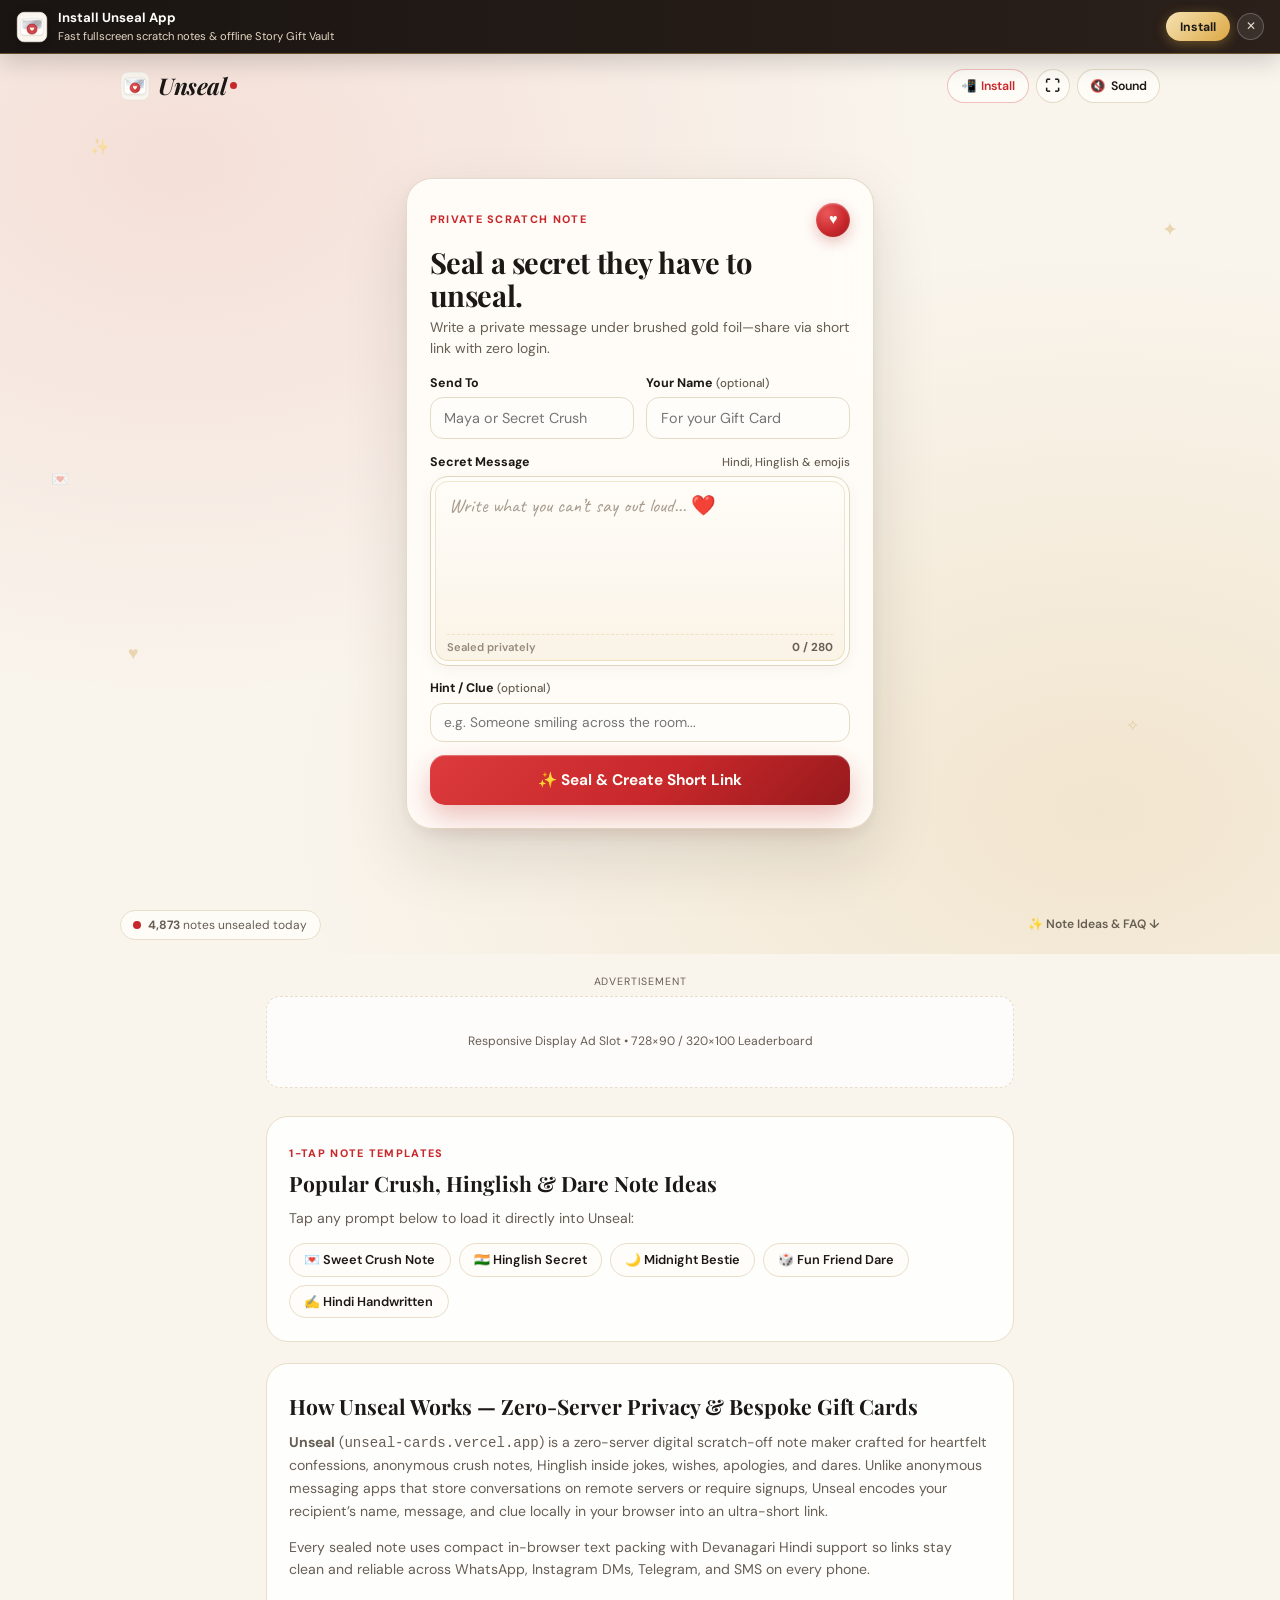
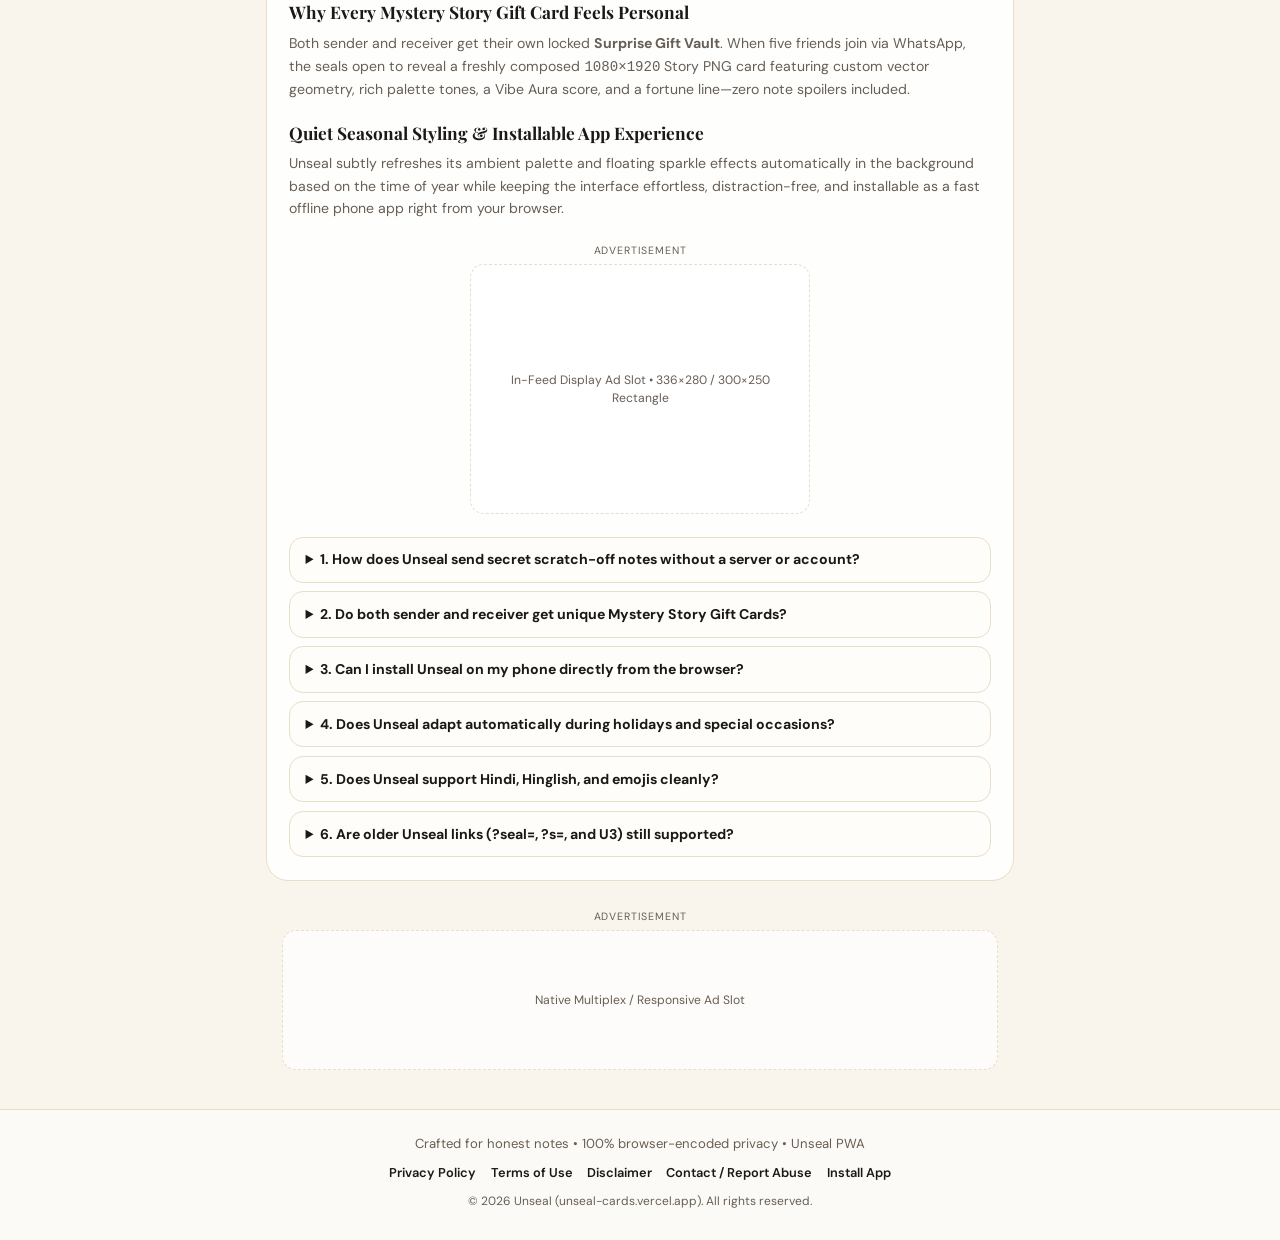
==== commit 7305ac36: "Redesign Unseal v9 Atelier UI: silent background date themes, hidden gift card numbering, decluttere" ====
--- a/index.html
+++ b/index.html
@@ -5,7 +5,7 @@
   <meta charset="UTF-8">
   <meta name="viewport" content="width=device-width, initial-scale=1.0, viewport-fit=cover">
 
-  <!-- Instant Receiver, Festival & Standalone PWA Boot Guard (zero composer flash) -->
+  <!-- Instant Receiver & Standalone PWA Boot Guard (zero composer flash) -->
   <script>
     (function () {
       var isRec =
@@ -20,16 +20,16 @@
     })();
   </script>
 
-  <title>Unseal — Secret Scratch Note Maker &amp; 100-Edition Mystery Gift Card App</title>
+  <title>Unseal — Secret Scratch Note &amp; Mystery Story Gift Card App</title>
   <meta name="description"
-    content="Send an anonymous gold-foil scratch note on WhatsApp &amp; Instagram with a short trusted link. Unlock 1 of 100 Collector Mystery Gift Cards with Indian &amp; Worldwide festival themes—installable PWA.">
+    content="Send an anonymous champagne gold-foil scratch note on WhatsApp &amp; Instagram with a short link. Unseal your note and claim a surprise 9:16 Story Gift Card—zero login, installable PWA.">
 
   <!-- Google Search Console: Comprehensive High-Intent Keywords (English & Hinglish) -->
   <meta name="keywords"
-    content="unseal, secret scratch note maker, anonymous secret message link whatsapp, secret crush confession card online, digital scratch card maker, confession link generator instagram story, mystery gift card status maker, festival greeting scratch card diwali holi eid christmas valentine, send anonymous note without login, hinglish crush confession card, pyar ka izhaar scratch card, secret dare link for friends, free pwa secret note app, unseal-cards.vercel.app">
+    content="unseal, secret scratch note maker, anonymous secret message link whatsapp, secret crush confession card online, digital scratch card maker, confession link generator instagram story, mystery gift card status maker, festival greeting scratch card, send anonymous note without login, hinglish crush confession card, pyar ka izhaar scratch card, secret dare link for friends, free pwa secret note app, unseal-cards.vercel.app">
   <meta name="author" content="Unseal">
   <meta name="robots" content="index, follow, max-image-preview:large, max-snippet:-1, max-video-preview:-1">
-  <meta name="theme-color" content="#D9383A">
+  <meta name="theme-color" content="#C8282B">
   <meta name="mobile-web-app-capable" content="yes">
   <meta name="apple-mobile-web-app-capable" content="yes">
   <meta name="apple-mobile-web-app-status-bar-style" content="default">
@@ -53,20 +53,20 @@
   <meta property="og:url" content="https://unseal-cards.vercel.app/">
   <meta property="og:title" content="💌 Someone Sealed a Secret Note for You — Tap &amp; Scratch to Unseal">
   <meta property="og:description"
-    content="Rub champagne gold foil to read your hidden note + crack open 1 of 100 unique Mystery Collector Gift Cards for WhatsApp Status &amp; IG Story.">
+    content="Rub brushed gold foil to reveal your hidden note + unlock a surprise custom 9:16 Gift Card for WhatsApp Status &amp; IG Story.">
   <meta property="og:image" content="https://unseal-cards.vercel.app/assets/og-image.png">
   <meta property="og:image:secure_url" content="https://unseal-cards.vercel.app/assets/og-image.png">
   <meta property="og:image:type" content="image/png">
   <meta property="og:image:width" content="1200">
   <meta property="og:image:height" content="630">
   <meta property="og:image:alt"
-    content="Unseal secret postcard sealed under champagne gold foil next to a Collector Mystery Gift Pass">
+    content="Unseal secret postcard sealed under champagne gold foil next to a surprise Mystery Gift Card">
 
   <!-- Twitter Card -->
   <meta name="twitter:card" content="summary_large_image">
   <meta name="twitter:title" content="💌 Someone Sealed a Secret Note for You — Unseal">
   <meta name="twitter:description"
-    content="Rub metallic gold foil to unseal a secret confession + unlock 1 of 100 unique 9:16 Mystery Gift Cards for Status &amp; Stories.">
+    content="Rub metallic gold foil to unseal a secret confession + unlock your bespoke 9:16 Surprise Gift Card for Status &amp; Stories.">
   <meta name="twitter:image" content="https://unseal-cards.vercel.app/assets/og-image.png">
 
   <!-- Brand Icons & PWA Manifest -->
@@ -91,14 +91,14 @@
     "@context": "https://schema.org",
     "@type": "WebApplication",
     "name": "Unseal",
-    "alternateName": "Unseal Scratch-to-Reveal Secret Note & 100-Edition Gift Card App",
+    "alternateName": "Unseal Scratch-to-Reveal Secret Note & Gift Card App",
     "url": "https://unseal-cards.vercel.app/",
-    "description": "Free installable PWA scratch-off secret note maker with ultra-short browser-side URL encoding, smooth parchment foil canvas, Indian & Worldwide festival themes, and 100 unique 9:16 Mystery Collector Gift Cards.",
+    "description": "Free installable PWA scratch-off secret note maker with ultra-short browser-side URL encoding, smooth parchment foil canvas, seasonal ambience, and bespoke 9:16 Mystery Story Gift Cards.",
     "applicationCategory": "SocialNetworkingApplication",
     "operatingSystem": "All",
     "browserRequirements": "Requires JavaScript and HTML5 Canvas",
     "isAccessibleForFree": true,
-    "keywords": "secret scratch note maker, anonymous whatsapp confession link, 100 gift card designs, diwali holi eid valentine scratch card, installable secret note pwa",
+    "keywords": "secret scratch note maker, anonymous whatsapp confession link, mystery story gift card, hindi hinglish scratch card, installable secret note pwa",
     "image": "https://unseal-cards.vercel.app/assets/og-image.png",
     "offers": {
       "@type": "Offer",
@@ -107,10 +107,10 @@
     },
     "featureList": [
       "Ultra-compact client-side U4 URL encoding with zero server storage",
-      "Short trusted ?Name-8LetterId links that work across all phones",
-      "100 randomly assigned Collector Mystery Gift Card designs for both sender and receiver",
-      "Dynamic Indian & Worldwide festival calendar theming engine",
-      "Installable Progressive Web App with instant browser install prompt & animation"
+      "Short trusted links built for WhatsApp, Instagram Stories, and Telegram",
+      "Unique bespoke Mystery Story Gift Cards unlocked cleanly for both sender and receiver",
+      "Automatic seasonal ambient styling with zero manual configuration",
+      "Installable Progressive Web App with instant browser install prompt"
     ]
   }
   </script>
@@ -126,7 +126,7 @@
         "name": "How does Unseal send secret scratch-off notes without a server or account?",
         "acceptedAnswer": {
           "@type": "Answer",
-          "text": "Unseal compresses your recipient name, message, and optional clue inside your browser into a short URL format combining the recipient name, an 8-letter card pass ID, and a compact client-side encoded fragment. Zero servers or databases ever read or store your note."
+          "text": "Unseal compresses your recipient name, message, and optional clue inside your browser into a short URL format. Zero servers or databases ever read or store your note."
         }
       },
       {
@@ -134,7 +134,7 @@
         "name": "Do both sender and receiver get unique Mystery Story Gift Cards?",
         "acceptedAnswer": {
           "@type": "Answer",
-          "text": "Yes. Each sender and receiver randomly rolls 1 of 100 unique Collector Mystery Gift Card designs (#001 to #100) with custom geometric artwork, palette, Vibe Aura score, and fortune prophecy. Completing 5 WhatsApp shares unlocks the 1080x1920 9:16 PNG for Instagram Stories and WhatsApp Status."
+          "text": "Yes. Each sender and receiver receives their own unique artwork Gift Card paired with a custom palette, Vibe Aura score, and fortune prophecy. Sharing with 5 friends on WhatsApp unlocks the 1080x1920 9:16 Story PNG."
         }
       },
       {
@@ -142,15 +142,15 @@
         "name": "Can I install Unseal on my phone directly from the browser?",
         "acceptedAnswer": {
           "@type": "Answer",
-          "text": "Yes. Unseal prompts supported mobile and desktop browsers cleanly via PWA install and includes an offline Service Worker, fullscreen shell, and Add to Home Screen instructions for iPhone Safari."
+          "text": "Yes. Unseal prompts supported mobile and desktop browsers cleanly via PWA install and includes an offline Service Worker, fullscreen shell, and Add to Home Screen steps for iPhone Safari."
         }
       },
       {
         "@type": "Question",
-        "name": "How do the Indian and Worldwide Festival themes work?",
+        "name": "Does Unseal adapt automatically during holidays and special occasions?",
         "acceptedAnswer": {
           "@type": "Answer",
-          "text": "Unseal automatically adapts colors, ambient floating sparkles, festival banners, confetti, and gift card accents based on major Indian and global festivals (Diwali, Holi, Eid, Navratri, Rakhi, Pongal, New Year, Valentine's Week, Cherry Blossom, Halloween, Christmas), plus lets you switch any theme manually."
+          "text": "Yes. Unseal silently refreshes its ambient colors, particles, and celebration confetti in the background based on the calendar date—keeping the interface clean and effortless."
         }
       },
       {
@@ -158,7 +158,7 @@
         "name": "Does Unseal support Hindi, Hinglish, and emojis cleanly?",
         "acceptedAnswer": {
           "@type": "Answer",
-          "text": "Yes. Unseal pairs Caveat script for English with Kalam and Noto Sans Devanagari for Hindi handwriting, and uses 1-byte Devanagari compression so links remain crisp and short on every Android and iPhone."
+          "text": "Yes. Unseal pairs Caveat script for English with Kalam and Noto Sans Devanagari for Hindi handwriting, keeping shared links compact across Android and iPhone."
         }
       },
       {
@@ -166,7 +166,7 @@
         "name": "Are older Unseal links (?seal=, ?s=, and U3) still supported?",
         "acceptedAnswer": {
           "@type": "Answer",
-          "text": "Yes. Unseal remains 100% backward compatible with legacy ?seal= and ?s= links alongside shorter U3 and U4 ?Name-8LetterId links."
+          "text": "Yes. Unseal remains 100% backward compatible with legacy ?seal= and ?s= links alongside compact U3 and U4 short links."
         }
       }
     ]
@@ -176,8 +176,8 @@
   <!-- Central Analytics & Monetization Config Slot -->
   <script>
     window.UNSEAL_CONFIG = {
-      ga4Id: 'G-XXXXXXXXXX',               // Replace with your Google Analytics 4 Measurement ID (e.g. G-1234ABCD56)
-      adsenseClient: 'ca-pub-0000000000000000', // Replace with your AdSense Publisher ID
+      ga4Id: 'G-XXXXXXXXXX',
+      adsenseClient: 'ca-pub-0000000000000000',
       siteOrigin: 'https://unseal-cards.vercel.app'
     };
   </script>
@@ -185,13 +185,13 @@
 
 <body>
 
-  <!-- AUTOMATIC BROWSER PWA INSTALL PROMPT BANNER (Hidden cleanly in standalone PWA or if dismissed) -->
+  <!-- AUTOMATIC BROWSER PWA INSTALL PROMPT BANNER (Hidden in installed PWA mode or if dismissed) -->
   <div id="browserInstallBanner" class="browser-install-banner hidden" role="region" aria-label="Install Unseal App">
     <div class="bib-left">
       <img src="assets/icon-192.png" alt="" width="34" height="34" class="bib-icon">
       <div class="bib-copy">
         <strong id="bibTitle">Install Unseal App</strong>
-        <span id="bibSub">Get fullscreen scratch cards &amp; offline 100-design Gift Vault</span>
+        <span id="bibSub">Fast fullscreen scratch notes &amp; offline Story Gift Vault</span>
       </div>
     </div>
     <div class="bib-actions">
@@ -200,10 +200,10 @@
     </div>
   </div>
 
-  <!-- ==================== FULL-SCREEN ADAPTIVE APP STAGE ==================== -->
+  <!-- ==================== FULL-SCREEN ADAPTIVE ATELIER STAGE ==================== -->
   <div id="appFullscreenShell" class="app-fullscreen-shell">
 
-    <!-- Dynamic Festival Ambient Sparkles -->
+    <!-- Silent Background Ambient Particles (Palette driven automatically by date) -->
     <div id="ambientSparkles" class="ambient-sparkles" aria-hidden="true">
       <span class="spark-dot s1" data-glyph="✨"></span>
       <span class="spark-dot s2" data-glyph="✦"></span>
@@ -212,7 +212,7 @@
       <span class="spark-dot s5" data-glyph="♥"></span>
     </div>
 
-    <!-- TOP BAR: BRAND + FESTIVAL THEME + INSTALL APP + FULLSCREEN + AUDIO -->
+    <!-- CLEAN MINIMAL HEADER -->
     <header class="site-header">
       <a id="brandResetLink" href="./" class="brand-link" aria-label="Unseal Home">
         <img src="assets/logo.svg" alt="Unseal wax seal logo" width="32" height="32" class="brand-logo-img">
@@ -223,15 +223,9 @@
       </a>
 
       <div class="header-actions">
-        <button id="festivalThemeBtn" type="button" class="festival-pill-btn"
-          title="Switch Indian &amp; Worldwide Festival Theme">
-          <span id="festivalEmoji">🪔</span>
-          <span id="festivalShortLabel" class="festival-btn-label">Festival</span>
-        </button>
-
-        <button id="installAppBtn" type="button" class="install-app-btn" title="Install Unseal as a phone app">
+        <button id="installAppBtn" type="button" class="install-app-btn" title="Install Unseal on your phone">
           <span aria-hidden="true">📲</span>
-          <span class="install-btn-label">Install App</span>
+          <span class="install-btn-label">Install</span>
         </button>
 
         <button id="fullscreenToggleBtn" type="button" class="icon-pill-btn" aria-label="Toggle Fullscreen"
@@ -240,7 +234,7 @@
         </button>
 
         <button id="audioToggleBtn" type="button" class="audio-toggle-btn" aria-label="Toggle Sound Effects"
-          aria-pressed="false" title="Toggle scratch &amp; reveal chime">
+          aria-pressed="false" title="Toggle scratch &amp; reveal sound">
           <span id="audioToggleIcon">🔇</span>
           <span class="audio-toggle-label">Sound</span>
         </button>
@@ -250,93 +244,72 @@
     <!-- CENTERED FULL-RATIO MAIN CARD STAGE -->
     <main class="main-stage">
 
-      <!-- Festival Calendar Ribbon Badge (Updates Automatically) -->
-      <div class="festival-ribbon-wrap">
-        <button id="festivalRibbonBtn" type="button" class="festival-ribbon-pill">
-          <span id="festivalRibbonText">🪔 Happy Diwali Edition · Tap to explore 12 Themes</span>
-        </button>
-      </div>
-
       <!-- ==================== VIEW 1: WRITE & SEAL ==================== -->
       <section id="viewWrite" class="stage-view">
 
-        <!-- Composer Card (Clean Smooth Stationery, Zero Notebook Lines) -->
+        <!-- Composer Atelier Card (Smooth Luxury Parchment, Zero Book Lines) -->
         <article id="composerCard" class="paper-card composer-card">
           <div class="card-top-meta">
-            <span class="kicker-badge">PRIVATE SCRATCH NOTE • 100 GIFT DESIGNS</span>
+            <span class="kicker-badge">PRIVATE SCRATCH NOTE</span>
             <span class="signature-wax-chip" id="composerCrestChip" aria-hidden="true">♥</span>
           </div>
 
-          <h1 class="card-headline">Write a secret they have to unseal.</h1>
-          <p class="card-lead">Zero login, short trusted link. Seal your note under champagne gold foil &amp; roll 1 of
-            <strong>100 Unique Collector Gift Cards</strong> for both of you.
-          </p>
-
-          <!-- Compact Horizontal Mood Tag Selector -->
-          <div id="moodSelectorRow" class="mood-chips-row" role="radiogroup" aria-label="Optional Note Vibe">
-            <button type="button" class="mood-chip active" data-mood="Auto">✨ Auto</button>
-            <button type="button" class="mood-chip" data-mood="💌 Crush">💌 Crush</button>
-            <button type="button" class="mood-chip" data-mood="🪔 Festive">🪔 Festive</button>
-            <button type="button" class="mood-chip" data-mood="🌙 2 AM">🌙 2 AM</button>
-            <button type="button" class="mood-chip" data-mood="🎲 Dare">🎲 Dare</button>
-            <button type="button" class="mood-chip" data-mood="🫶 Praise">🫶 Praise</button>
-          </div>
+          <h1 class="card-headline">Seal a secret they have to unseal.</h1>
+          <p class="card-lead">Write a private message under brushed gold foil—share via short link with zero login.
+          </p>
 
           <div class="form-stack">
             <div class="name-pair-grid">
               <div class="field-group">
-                <label for="recipientInput" class="field-label">Send To (Name)</label>
+                <label for="recipientInput" class="field-label">Send To</label>
                 <input id="recipientInput" type="text" maxlength="32" autocomplete="off"
-                  placeholder="e.g. Maya or Secret Crush" class="text-input">
+                  placeholder="Maya or Secret Crush" class="text-input">
               </div>
 
               <div class="field-group">
-                <label for="senderNameInput" class="field-label">Your Name <span class="label-muted">(for Your Gift
-                    Card)</span></label>
+                <label for="senderNameInput" class="field-label">Your Name <span
+                    class="label-muted">(optional)</span></label>
                 <input id="senderNameInput" type="text" maxlength="24" autocomplete="off"
-                  placeholder="Optional — hidden from note" class="text-input">
+                  placeholder="For your Gift Card" class="text-input">
               </div>
             </div>
 
             <div class="field-group">
               <div class="label-split">
-                <label for="secretTextarea" class="field-label">Your Secret Message</label>
-                <span class="label-hint">Hindi, Hinglish &amp; emojis welcome</span>
+                <label for="secretTextarea" class="field-label">Secret Message</label>
+                <span class="label-hint">Hindi, Hinglish &amp; emojis</span>
               </div>
 
               <div class="signature-letter-box">
                 <textarea id="secretTextarea" rows="4" maxlength="280" autocomplete="off"
-                  placeholder="Write what you can't say out loud... ❤️" class="letter-textarea"></textarea>
+                  placeholder="Write what you can’t say out loud... ❤️" class="letter-textarea"></textarea>
                 <div class="letter-box-footer">
-                  <button id="clearComposerBtn" type="button" class="text-action-btn">Clear</button>
+                  <span class="vellum-tag">Sealed privately</span>
                   <span id="secretCharCount" class="char-count">0 / 280</span>
                 </div>
               </div>
             </div>
 
             <div class="field-group">
-              <label for="clueInput" class="field-label">Optional Hint / Clue</label>
+              <label for="clueInput" class="field-label">Hint / Clue <span class="label-muted">(optional)</span></label>
               <input id="clueInput" type="text" maxlength="80" autocomplete="off"
-                placeholder="e.g. Someone sitting two rows behind you..." class="text-input text-input-compact">
+                placeholder="e.g. Someone smiling across the room..." class="text-input text-input-compact">
             </div>
 
             <button id="sealCardBtn" type="button" class="wax-seal-btn">
-              <span>✨ Seal Note &amp; Create Short Link</span>
+              <span>✨ Seal &amp; Create Short Link</span>
             </button>
           </div>
         </article>
 
-        <!-- Sender Ready View: Short Link + Unique WhatsApp Preview Card + 100-Design Mystery Gift Vault -->
+        <!-- Sender Ready View: Short Link + Compact Preview + Bespoke Gift Vault -->
         <article id="senderReadyCard" class="paper-card ready-card hidden">
           <div class="ready-top-bar">
             <div>
               <span class="kicker-badge">SEALED &amp; READY</span>
               <h2 id="readyHeadline" class="ready-title">Sealed for Someone ✨</h2>
             </div>
-            <div class="ready-top-actions">
-              <span id="readyCardIdBadge" class="mono-id-badge">#QbQCdbtD</span>
-              <button id="editSealedBtn" type="button" class="text-action-btn">← Edit</button>
-            </div>
+            <button id="editSealedBtn" type="button" class="text-action-btn">← Edit</button>
           </div>
 
           <!-- Short Trust Link Bar -->
@@ -348,26 +321,20 @@
               </div>
               <button id="copyUrlBtn" type="button" class="copy-pill-btn">Copy</button>
             </div>
-            <p class="link-trust-caption">✅ Verified client-encrypted HTTPS link on unseal-cards.vercel.app</p>
-          </div>
-
-          <!-- UNIQUE LIVE WHATSAPP PREVIEW CARD -->
-          <div class="wa-link-preview-shell" aria-label="Preview of link card on WhatsApp">
-            <span class="wa-preview-kicker">💬 HOW YOUR LINK PREVIEW CARD LOOKS WHEN SENT</span>
-            <div class="wa-preview-card">
-              <img src="assets/og-image.png" alt="Unseal Link Preview Thumbnail" class="wa-preview-thumb" width="1200"
-                height="630">
-              <div class="wa-preview-body">
-                <span class="wa-preview-domain">unseal-cards.vercel.app</span>
-                <strong id="waPreviewTitle" class="wa-preview-title">💌 For Maya — Tap &amp; Scratch to Unseal Your
-                  Secret Note</strong>
-                <span class="wa-preview-desc">Rub the gold foil to reveal + crack open 1 of 100 unique Mystery Gift
-                  Cards.</span>
-              </div>
-            </div>
-          </div>
-
-          <!-- Primary Send Buttons -->
+            <p class="link-trust-caption">✅ Private encrypted link ready to share</p>
+          </div>
+
+          <!-- SLEEK COMPACT WHATSAPP LINK PREVIEW CARD -->
+          <div class="wa-mini-preview" aria-label="WhatsApp link preview card">
+            <img src="assets/og-image.png" alt="Unseal link preview" class="wa-mini-thumb" width="1200" height="630">
+            <div class="wa-mini-copy">
+              <span class="wa-mini-domain">unseal-cards.vercel.app</span>
+              <strong id="waPreviewTitle" class="wa-mini-title">💌 For Maya — Scratch to Unseal</strong>
+              <span class="wa-mini-sub">Gold foil secret note + Surprise Story Gift</span>
+            </div>
+          </div>
+
+          <!-- Clean Share Actions -->
           <div class="share-actions-grid">
             <button id="whatsappShareBtn" type="button" class="btn-whatsapp">
               <span id="whatsappSendBtnText">💚 Send Secret on WhatsApp</span>
@@ -383,18 +350,17 @@
             </button>
           </div>
 
-          <!-- SENDER MYSTERY GIFT VAULT (1 of 100 Random Collector Designs · 5 WhatsApp Shares Unlock) -->
+          <!-- SENDER SURPRISE GIFT VAULT (Zero visible edition numbers / selection hints) -->
           <section id="senderGiftBox" class="gift-reward-panel" aria-labelledby="senderGiftTitle">
             <div class="gift-header-row">
-              <span id="senderGiftTitle" class="gift-badge">🎁 YOUR RANDOM MYSTERY GIFT (#1 OF 100)</span>
+              <span id="senderGiftTitle" class="gift-badge">🎁 YOUR SURPRISE STORY GIFT</span>
               <span id="senderQuestPill" class="gift-status-tag">0 / 5 Shared</span>
             </div>
             <p id="senderQuestDesc" class="gift-desc">
-              Every user rolls <strong>1 of 100 unique Luxury Collector Cards</strong>—no two look alike! Share with
-              <strong>5 friends on WhatsApp</strong> to crack the seals &amp; claim your high-res 9:16 Story Gift Card.
+              Share Unseal with <strong>5 friends on WhatsApp</strong> to crack open your bespoke 9:16 Keepsake Gift
+              Card for Status &amp; IG Story.
             </p>
 
-            <!-- 5 Wax-Seal Progress Meter -->
             <div class="quest-meter-box">
               <div id="senderWaxTrack" class="wax-seals-row" aria-label="5 WhatsApp share progress">
                 <span class="wax-slot" data-slot="1">1</span>
@@ -408,38 +374,35 @@
               </div>
             </div>
 
-            <!-- Live Procedural 100-Design Vector Artwork Card Preview -->
+            <!-- Live Bespoke Vector Artwork Card (No visible edition numbers!) -->
             <div id="senderGiftMiniCard" class="gift-mini-card is-locked-vault">
               <svg id="senderGiftSvgPattern" class="gift-pattern-svg" viewBox="0 0 360 220"
                 preserveAspectRatio="xMidYMid slice" aria-hidden="true"></svg>
               <div class="gift-mini-inner">
                 <div class="gift-mini-top">
-                  <span id="senderGiftTierLabel" class="gift-mini-kicker">UNSEAL • RANDOM EDITION</span>
-                  <span id="senderGiftPassId" class="gift-mini-id">#QbQCdbtD</span>
+                  <span id="senderGiftTierLabel" class="gift-mini-kicker">UNSEAL • BESPOKE KEEPSAKE</span>
+                  <span class="gift-mini-tag">PRIVATE VAULT</span>
                 </div>
                 <div class="gift-mini-center">
                   <div id="senderGiftCrest" class="gift-mini-crest" aria-hidden="true">🎁</div>
-                  <p id="senderGiftMainText" class="gift-mini-main">1 of 100 Collector Cards Sealed</p>
-                  <p id="senderGiftSubText" class="gift-mini-sub">Unique Palette, Motif, Aura Score &amp; Fortune inside
-                  </p>
+                  <p id="senderGiftMainText" class="gift-mini-main">Your Surprise Gift Awaits</p>
+                  <p id="senderGiftSubText" class="gift-mini-sub">Custom Aura Score &amp; Fortune sealed inside</p>
                 </div>
                 <div class="gift-mini-foot">
                   <span>unseal-cards.vercel.app</span>
-                  <span id="senderGiftRarityChip">? / 100 Edition</span>
+                  <span>9:16 Story Card</span>
                 </div>
               </div>
 
-              <!-- Frosted Lock Veil -->
               <div id="senderVaultVeil" class="vault-lock-veil">
                 <span class="vault-lock-icon">🔐</span>
-                <strong id="senderVaultVeilTitle">5 WhatsApp Shares to Crack Open</strong>
-                <span id="senderVaultVeilSub">Invite 5 friends to reveal which random Collector Design (#001–#100) you
-                  rolled!</span>
+                <strong id="senderVaultVeilTitle">5 WhatsApp Shares to Unseal</strong>
+                <span id="senderVaultVeilSub">Invite 5 friends to reveal your custom Story Gift Card inside!</span>
               </div>
             </div>
 
             <button id="senderQuestWhatsAppBtn" type="button" class="btn-whatsapp quest-cta-btn">
-              <span id="senderQuestBtnText">💚 Share on WhatsApp to Crack Seal 1/5 →</span>
+              <span id="senderQuestBtnText">💚 Share on WhatsApp (0/5) →</span>
             </button>
 
             <div id="senderGiftUnlockedBtns" class="gift-btn-row hidden">
@@ -447,7 +410,7 @@
                 <span>🎁 Download 9:16 Gift Card</span>
               </button>
               <button id="shareGiftImageBtn" type="button" class="btn-soft">
-                <span>📤 Share to Status / Story</span>
+                <span>📤 Share to Story</span>
               </button>
             </div>
           </section>
@@ -455,7 +418,7 @@
           <div class="ready-footer-links">
             <button id="testScratchBtn" type="button" class="text-action-btn">👀 Preview Scratch Card</button>
             <span class="dot-sep" aria-hidden="true">·</span>
-            <button id="writeNewBtn" type="button" class="text-action-btn">+ Write Another Note</button>
+            <button id="writeNewBtn" type="button" class="text-action-btn">+ Write Another</button>
           </div>
         </article>
 
@@ -465,16 +428,12 @@
       <section id="viewPreview" class="stage-view hidden">
 
         <div id="previewTopBar" class="preview-back-row hidden">
-          <button id="backToReadyBtn" type="button" class="text-action-btn">← Back to Share &amp; Mystery Gift
-            Vault</button>
+          <button id="backToReadyBtn" type="button" class="text-action-btn">← Back to Share &amp; Gift Vault</button>
         </div>
 
         <article id="receiverPostcard" class="paper-card receiver-card">
           <div class="card-top-meta">
-            <div class="receiver-meta-left">
-              <span id="receiverMoodKicker" class="kicker-badge">CONFIDENTIAL POSTCARD</span>
-              <span id="receiverCardId" class="mono-id-badge">#QbQCdbtD</span>
-            </div>
+            <span id="receiverMoodKicker" class="kicker-badge">SECRET POSTCARD</span>
             <div id="waxStampBadge" class="wax-stamp-badge" aria-hidden="true">♥</div>
           </div>
 
@@ -482,10 +441,10 @@
             For You, someone sealed a secret note.
           </h2>
 
-          <!-- Interactive Brushed Champagne Foil Scratch Box (Smooth Luxury Paper Underneath) -->
+          <!-- Interactive Brushed Gold Foil Scratch Canvas over Smooth Luxury Stationery -->
           <div id="scratchBox" class="scratch-box">
             <div id="underneathSecretBox" class="underneath-secret-box">
-              <span class="note-kicker">UNSEALED SECRET NOTE</span>
+              <span class="note-kicker">UNSEALED NOTE</span>
               <p id="revealedSecretText" class="revealed-secret-text">
                 Your handwritten secret note appears here once you scratch the foil.
               </p>
@@ -510,10 +469,9 @@
             <p id="revealedClueText" class="clue-text">"A quiet admirer"</p>
           </div>
 
-          <!-- Receiver Post-Reveal Actions, Quick Reactions & 100-Design Mystery Gift Vault -->
+          <!-- Receiver Post-Reveal Actions, Quick Reactions & Surprise Story Gift Vault -->
           <div id="postRevealActions" class="post-reveal-actions hidden">
 
-            <!-- Tactile One-Tap Reactions -->
             <div id="receiverReactionsRow" class="reaction-bar" aria-label="Quick reactions">
               <button type="button" class="react-pill" data-react="❤️">❤️ Melt</button>
               <button type="button" class="react-pill" data-react="😳">😳 Caught me!</button>
@@ -523,12 +481,12 @@
 
             <section id="receiverGiftBox" class="gift-reward-panel" aria-labelledby="receiverGiftTitle">
               <div class="gift-header-row">
-                <span id="receiverGiftTitle" class="gift-badge">🎁 YOUR UNIQUE MYSTERY GIFT (#1 OF 100)</span>
+                <span id="receiverGiftTitle" class="gift-badge">🎁 YOUR SURPRISE STORY GIFT</span>
                 <span id="receiverQuestPill" class="gift-status-tag">0 / 5 Shared</span>
               </div>
               <p id="receiverQuestDesc" class="gift-desc">
-                You unsealed the note—now roll <strong>1 of 100 random Collector Cards</strong> made uniquely for you!
-                Share Unseal with <strong>5 friends on WhatsApp</strong> to crack the vault for your Story/Status.
+                Your own mystery Story Card just unlocked in the vault! Share Unseal with <strong>5 friends on
+                  WhatsApp</strong> to reveal &amp; download it for your Status / IG Story.
               </p>
 
               <div class="quest-meter-box">
@@ -549,30 +507,29 @@
                   preserveAspectRatio="xMidYMid slice" aria-hidden="true"></svg>
                 <div class="gift-mini-inner">
                   <div class="gift-mini-top">
-                    <span id="receiverGiftTierLabel" class="gift-mini-kicker">UNSEAL • RANDOM EDITION</span>
-                    <span id="receiverGiftPassId" class="gift-mini-id">#QbQCdbtD</span>
+                    <span id="receiverGiftTierLabel" class="gift-mini-kicker">UNSEAL • BESPOKE KEEPSAKE</span>
+                    <span class="gift-mini-tag">FOR YOU</span>
                   </div>
                   <div class="gift-mini-center">
                     <div id="receiverGiftCrest" class="gift-mini-crest" aria-hidden="true">🎁</div>
-                    <p id="receiverGiftMainText" class="gift-mini-main">Receiver Mystery Edition Locked</p>
-                    <p id="receiverGiftSubText" class="gift-mini-sub">1 of 100 unique palettes &amp; fortune waiting
-                      inside</p>
+                    <p id="receiverGiftMainText" class="gift-mini-main">Your Surprise Gift Awaits</p>
+                    <p id="receiverGiftSubText" class="gift-mini-sub">Custom Aura Score &amp; Fortune sealed inside</p>
                   </div>
                   <div class="gift-mini-foot">
                     <span>unseal-cards.vercel.app</span>
-                    <span id="receiverGiftRarityChip">? / 100 Collector</span>
+                    <span>9:16 Story Card</span>
                   </div>
                 </div>
 
                 <div id="receiverVaultVeil" class="vault-lock-veil">
                   <span class="vault-lock-icon">🎁</span>
-                  <strong id="receiverVaultVeilTitle">Share with 5 Friends to Crack Open</strong>
-                  <span id="receiverVaultVeilSub">Every receiver gets a randomly minted #001–#100 Gift Card!</span>
+                  <strong id="receiverVaultVeilTitle">Share with 5 Friends to Unseal</strong>
+                  <span id="receiverVaultVeilSub">Invite 5 friends to unlock your personal Story Gift Card!</span>
                 </div>
               </div>
 
               <button id="receiverQuestWhatsAppBtn" type="button" class="btn-whatsapp quest-cta-btn">
-                <span id="receiverQuestBtnText">💚 Share on WhatsApp to Unlock (0/5) →</span>
+                <span id="receiverQuestBtnText">💚 Share on WhatsApp (0/5) →</span>
               </button>
 
               <div id="receiverGiftUnlockedBtns" class="gift-btn-row hidden">
@@ -580,7 +537,7 @@
                   <span>🎁 Download 9:16 Gift Card</span>
                 </button>
                 <button id="receiverShareGiftImageBtn" type="button" class="btn-soft">
-                  <span>📤 Share to Status / Story</span>
+                  <span>📤 Share to Story</span>
                 </button>
               </div>
             </section>
@@ -589,8 +546,8 @@
               <button id="sealBackBtn" type="button" class="wax-seal-btn">💌 Send a Secret Note Back</button>
               <button id="downloadRevealedCardBtn" type="button" class="btn-soft">📸 Save Revealed Note PNG</button>
             </div>
-            <button id="openShareModalBtn" type="button" class="text-action-btn center-inline-link">🎁 Open Mystery Gift
-              Popup</button>
+            <button id="openShareModalBtn" type="button" class="text-action-btn center-inline-link">🎁 Open Surprise
+              Gift Popup</button>
           </div>
 
         </article>
@@ -599,34 +556,34 @@
 
     </main>
 
-    <!-- FULL-SCREEN BOTTOM SOCIAL PROOF & SCROLL CUE -->
+    <!-- SUBTLE BOTTOM SOCIAL PROOF & SCROLL CUE -->
     <footer class="stage-bottom-bar">
-      <div class="live-counter-pill" title="Live community notes unsealed today">
+      <div class="live-counter-pill" title="Live notes unsealed today">
         <span class="live-pulse-dot" aria-hidden="true"></span>
         <span><strong id="liveCounterCount">4,918</strong> notes unsealed today</span>
       </div>
-      <a href="#editorialGuide" class="scroll-cue-link">✨ Note Ideas, Themes &amp; FAQ ↓</a>
+      <a href="#editorialGuide" class="scroll-cue-link">✨ Note Ideas &amp; FAQ ↓</a>
     </footer>
 
   </div><!-- /.app-fullscreen-shell -->
 
-  <!-- ==================== POST-REVEAL MYSTERY GIFT POPUP MODAL ==================== -->
+  <!-- ==================== POST-REVEAL SURPRISE GIFT POPUP MODAL ==================== -->
   <div id="revealShareModal" class="modal-backdrop hidden" role="dialog" aria-modal="true"
     aria-labelledby="revealModalTitle">
     <div class="modal-card reveal-popup-card">
       <button id="closeRevealModalBtn" type="button" class="modal-close-x" aria-label="Close popup">✕</button>
 
       <span class="popup-pill">🎁 SECRET UNSEALED + BONUS SURPRISE</span>
-      <h2 id="revealModalTitle" class="popup-title">Unlock 1 of 100 Unique Mystery Gift Cards!</h2>
+      <h2 id="revealModalTitle" class="popup-title">Unlock Your Bespoke 9:16 Story Gift Card!</h2>
       <p class="popup-desc">
-        Every user gets a different randomly rolled Collector Card! Share Unseal with <strong>5 friends on
-          WhatsApp</strong> to reveal your unique artwork edition, Vibe Aura &amp; Prophecy for Status / IG Story.
+        Share Unseal with <strong>5 friends on WhatsApp</strong> to open the Gift Vault and claim your custom
+        keepsake artwork, Aura Score &amp; Fortune for Status / IG Story.
       </p>
 
       <div class="popup-gift-preview">
         <span id="popupGiftIcon" class="popup-gift-icon">🎁</span>
         <div class="popup-gift-copy">
-          <strong id="popupGiftNameLine">Collector Mystery Gift Card Locked</strong>
+          <strong id="popupGiftNameLine">Surprise Story Gift Card Locked</strong>
           <span id="popupQuestProgressCopy">Progress: 0 / 5 WhatsApp shares completed</span>
         </div>
       </div>
@@ -658,27 +615,6 @@
     </div>
   </div>
 
-  <!-- ==================== FESTIVAL THEME PICKER MODAL (INDIAN + WORLDWIDE) ==================== -->
-  <div id="festivalModal" class="modal-backdrop hidden" role="dialog" aria-modal="true"
-    aria-labelledby="festivalModalTitle">
-    <div class="modal-card festival-modal-card">
-      <button id="closeFestivalModalBtn" type="button" class="modal-close-x" aria-label="Close theme picker">✕</button>
-
-      <span class="popup-pill">✨ INDIAN &amp; WORLDWIDE FESTIVAL THEMES</span>
-      <h2 id="festivalModalTitle" class="popup-title">Switch Celebration Theme</h2>
-      <p class="popup-desc">Unseal automatically follows major Indian &amp; global festival dates—or pick any look live:
-      </p>
-
-      <button id="festivalAutoBtn" type="button" class="festival-auto-btn">
-        <span>🗓️ Use Auto-Calendar Theme (<strong id="autoFestivalDetectedName">Diwali</strong>)</span>
-      </button>
-
-      <div id="festivalThemeGrid" class="festival-grid" role="list">
-        <!-- Populated dynamically by app.js with all 12 curated themes -->
-      </div>
-    </div>
-  </div>
-
   <!-- ==================== UNIQUE PWA INSTALL ANIMATION OVERLAY ==================== -->
   <div id="pwaInstallOverlay" class="modal-backdrop install-backdrop hidden" role="dialog" aria-modal="true"
     aria-labelledby="pwaInstallTitle">
@@ -697,22 +633,22 @@
         </div>
       </div>
 
-      <span id="pwaInstallBadge" class="popup-pill">📲 INSTALLING UNSEAL PWA</span>
+      <span id="pwaInstallBadge" class="popup-pill">📲 INSTALLING UNSEAL APP</span>
       <h2 id="pwaInstallTitle" class="popup-title">Sealing Unseal onto your Home Screen…</h2>
       <p id="pwaInstallStatusText" class="popup-desc">
-        Packaging offline scratch foil, festival themes &amp; 100-Design Mystery Gift generator.
+        Packaging offline scratch foil &amp; Story Gift generator for instant launch.
       </p>
 
       <div class="quest-bar-track install-bar-track">
         <div id="pwaInstallProgressBar" class="quest-bar-fill install-bar-fill" style="width: 12%;"></div>
       </div>
 
-      <!-- iOS / Manual Fallback Instructions (Shown only when native prompt unavailable) -->
       <div id="iosInstallStepsBox" class="ios-install-steps hidden">
-        <div class="ios-step-item"><strong>1.</strong> Tap the browser <strong>Share ⬆️</strong> or <strong>Menu
+        <div class="ios-step-item"><strong>1.</strong> Tap your browser <strong>Share ⬆️</strong> or <strong>Menu
             ⋮</strong> button.</div>
         <div class="ios-step-item"><strong>2.</strong> Choose <strong>“Add to Home Screen” ➕</strong> or
-          <strong>“Install App”</strong>.</div>
+          <strong>“Install App”</strong>.
+        </div>
       </div>
     </div>
   </div>
@@ -728,23 +664,19 @@
   <!-- ==================== BELOW THE FOLD: SEO IDEA CHIPS, EDITORIAL & FAQ ==================== -->
   <section class="editorial-section" aria-label="Secret Confession Ideas, How Unseal Works &amp; FAQs">
 
-    <!-- 1-Tap Clickable SEO & Hinglish / Festive Secret Ideas -->
     <div class="ideas-box">
       <div class="ideas-head">
-        <span class="kicker-badge">1-TAP CONFESSION, FESTIVE &amp; DARE TEMPLATES</span>
-        <h2 class="editorial-heading">Popular Crush, Festival &amp; Hinglish Note Ideas</h2>
-        <p class="ideas-sub">Tap any prompt below to load it directly into the Unseal card maker:</p>
+        <span class="kicker-badge">1-TAP NOTE TEMPLATES</span>
+        <h2 class="editorial-heading">Popular Crush, Hinglish &amp; Dare Note Ideas</h2>
+        <p class="ideas-sub">Tap any prompt below to load it directly into Unseal:</p>
       </div>
       <div id="ideasChipsGrid" class="ideas-chips-grid">
         <button type="button" class="idea-chip" data-rec="Crush"
           data-msg="Every time your name pops up on my screen, my whole mood shifts ❤️✨"
           data-clue="Someone who smiles at your texts">💌 Sweet Crush Note</button>
-        <button type="button" class="idea-chip" data-rec="Dost"
-          data-msg="Diwali pe lights toh sab jalate hain, par mere liye sabse bright vibe tum ho 🪔✨"
-          data-clue="Someone celebrating silently">🪔 Diwali Secret</button>
         <button type="button" class="idea-chip" data-rec="Yaar"
-          data-msg="Sach bolu toh tumhare bina college/group boring lagta hai 🥹🔥" data-clue="Back bench gang">🇮🇳
-          Hinglish Secret</button>
+          data-msg="Sach bolu toh tumhare bina hangout boring lagta hai 🥹🔥" data-clue="Back bench gang">🇮🇳 Hinglish
+          Secret</button>
         <button type="button" class="idea-chip" data-rec="Bestie"
           data-msg="Midnight truth: you're my favorite person to overthink with at 2 AM 🌙✨"
           data-clue="Your 2 AM buddy">🌙 Midnight Bestie</button>
@@ -758,36 +690,31 @@
     </div>
 
     <article class="editorial-box">
-      <h2 class="editorial-heading">How Unseal Works — 100 Unique Gift Designs &amp; Zero-Server Privacy</h2>
+      <h2 class="editorial-heading">How Unseal Works — Zero-Server Privacy &amp; Bespoke Gift Cards</h2>
       <p class="editorial-p">
         <strong>Unseal</strong> (<code>unseal-cards.vercel.app</code>) is a zero-server digital scratch-off note maker
-        crafted for heartfelt confessions, festive wishes, anonymous crush notes, Hinglish inside jokes, apologies, and
-        dares. Unlike anonymous messaging platforms that save conversations inside remote servers or demand logins,
-        Unseal encodes your recipient’s name, message, and clue right inside your browser into an ultra-short link.
+        crafted for heartfelt confessions, anonymous crush notes, Hinglish inside jokes, wishes, apologies, and
+        dares. Unlike anonymous messaging apps that store conversations on remote servers or require signups, Unseal
+        encodes your recipient’s name, message, and clue locally in your browser into an ultra-short link.
       </p>
       <p class="editorial-p">
-        Every sealed postcard combines a <strong>6-bit phrase encoder</strong> with <strong>1-byte Devanagari
-          packing</strong> and an <strong>8-letter pass ID</strong> (<code>?Maya-QbQCdbtD#...</code>) so links stay
-        compact, reliable, and clean inside WhatsApp, Instagram DMs, Telegram, and SMS.
+        Every sealed note uses compact in-browser text packing with Devanagari Hindi support so links stay clean and
+        reliable across WhatsApp, Instagram DMs, Telegram, and SMS on every phone.
       </p>
 
-      <h3 class="editorial-subheading">Why No Two Collector Mystery Gift Cards Look the Same</h3>
+      <h3 class="editorial-subheading">Why Every Mystery Story Gift Card Feels Personal</h3>
       <p class="editorial-p">
-        Every sender and receiver receives their own locked <strong>Mystery Gift Vault</strong> backed by <strong>100
-          pre-composed Collector Editions</strong> spanning 20 luxury palettes and 5 geometric artwork engines (Mandala
-        Rays,
-        Art Deco Sunburst, Aurora Ribbons, Celestial Constellations, and Royal Heritage Arch). Sharing Unseal with five
-        friends on WhatsApp cracks open all five wax seals to unblur your randomly rolled <code>#001–#100</code> edition
-        and
-        export a crisp <code>1080×1920</code> PNG with zero note spoilers.
+        Both sender and receiver get their own locked <strong>Surprise Gift Vault</strong>. When five friends join via
+        WhatsApp, the seals open to reveal a freshly composed <code>1080×1920</code> Story PNG card featuring custom
+        vector geometry, rich palette tones, a Vibe Aura score, and a fortune line—zero note spoilers included.
       </p>
 
-      <h3 class="editorial-subheading">Automatic Indian &amp; Worldwide Festival Themes + Installable PWA</h3>
+      <h3 class="editorial-subheading">Quiet Seasonal Styling &amp; Installable App Experience</h3>
       <p class="editorial-p">
-        From <strong>Diwali, Holi, Eid Mubarak, Navratri, Rakhi, and Pongal</strong> across India to
-        <strong>New Year, Valentine’s Week, Spring Blossom, Halloween, and Christmas</strong> worldwide, Unseal’s theme
-        engine shifts ambience, floating sparkles, and celebration confetti cleanly to match the season—and runs as a
-        full-ratio, offline-ready PWA installable straight from your browser.
+        Unseal subtly refreshes its ambient palette and floating sparkle effects automatically in the background based
+        on
+        the time of year while keeping the interface effortless, distraction-free, and installable as a fast offline
+        phone app right from your browser.
       </p>
 
       <!-- ADSENSE SLOT 2: Clean Mid-Editorial In-Article Rectangle -->
@@ -804,18 +731,15 @@
           </summary>
           <p class="faq-body">
             Unseal compresses your recipient name, message, and optional clue inside your browser into a short URL
-            format
-            combining the recipient name, an 8-letter card pass ID, and a compact client-side encoded fragment. Zero
-            servers or databases ever read or store your note.
+            format. Zero servers or databases ever read or store your note.
           </p>
         </details>
 
         <details class="faq-item">
           <summary class="faq-summary">2. Do both sender and receiver get unique Mystery Story Gift Cards?</summary>
           <p class="faq-body">
-            Yes. Each sender and receiver randomly rolls 1 of 100 unique Collector Mystery Gift Card designs (#001 to
-            #100) with custom geometric artwork, palette, Vibe Aura score, and fortune prophecy. Completing 5 WhatsApp
-            shares unlocks the 1080×1920 9:16 PNG for Instagram Stories and WhatsApp Status.
+            Yes. Each sender and receiver receives their own unique artwork Gift Card paired with a custom palette, Vibe
+            Aura score, and fortune prophecy. Sharing with 5 friends on WhatsApp unlocks the 1080×1920 9:16 Story PNG.
           </p>
         </details>
 
@@ -823,24 +747,25 @@
           <summary class="faq-summary">3. Can I install Unseal on my phone directly from the browser?</summary>
           <p class="faq-body">
             Yes. Unseal prompts supported mobile and desktop browsers cleanly via PWA install and includes an offline
-            Service Worker, fullscreen shell, and Add to Home Screen instructions for iPhone Safari.
+            Service Worker, fullscreen shell, and Add to Home Screen steps for iPhone Safari.
           </p>
         </details>
 
         <details class="faq-item">
-          <summary class="faq-summary">4. How do the Indian and Worldwide Festival themes work?</summary>
+          <summary class="faq-summary">4. Does Unseal adapt automatically during holidays and special occasions?
+          </summary>
           <p class="faq-body">
-            Unseal automatically adapts colors, ambient floating sparkles, festival banners, confetti, and gift card
-            accents based on major Indian and global festivals (Diwali, Holi, Eid, Navratri, Rakhi, Pongal, New Year,
-            Valentine’s Week, Cherry Blossom, Halloween, Christmas), plus lets you switch any theme manually.
+            Yes. Unseal silently refreshes its ambient colors, particles, and celebration confetti in the background
+            based
+            on the calendar date—keeping the interface clean and effortless.
           </p>
         </details>
 
         <details class="faq-item">
           <summary class="faq-summary">5. Does Unseal support Hindi, Hinglish, and emojis cleanly?</summary>
           <p class="faq-body">
-            Yes. Unseal pairs Caveat script for English with Kalam and Noto Sans Devanagari for Hindi handwriting, and
-            uses 1-byte Devanagari compression so links remain crisp and short on every Android and iPhone.
+            Yes. Unseal pairs Caveat script for English with Kalam and Noto Sans Devanagari for Hindi handwriting,
+            keeping shared links compact across Android and iPhone.
           </p>
         </details>
 
@@ -848,7 +773,7 @@
           <summary class="faq-summary">6. Are older Unseal links (?seal=, ?s=, and U3) still supported?</summary>
           <p class="faq-body">
             Yes. Unseal remains 100% backward compatible with legacy <code>?seal=</code> and <code>?s=</code> links
-            alongside shorter U3 and U4 <code>?Name-8LetterId</code> links.
+            alongside compact U3 and U4 short links.
           </p>
         </details>
       </div>
@@ -865,7 +790,7 @@
 
   <!-- FOOTER & ADSENSE COMPLIANCE TRUST PAGES -->
   <footer class="site-footer">
-    <p class="footer-tagline">Crafted for honest notes • 100% browser-encoded privacy • Festival Edition PWA</p>
+    <p class="footer-tagline">Crafted for honest notes • 100% browser-encoded privacy • Unseal PWA</p>
     <nav class="footer-legal-nav" aria-label="Legal and Compliance Pages">
       <a href="#privacy" class="footer-legal-link" data-open-legal="privacy">Privacy Policy</a>
       <a href="#terms" class="footer-legal-link" data-open-legal="terms">Terms of Use</a>
@@ -898,8 +823,8 @@
           <p>
             <strong>Unseal</strong> (<code>unseal-cards.vercel.app</code>) operates using <strong>zero-server
               client-side URL encoding</strong>. Secret messages, recipient names, and clues remain inside your browser
-            and URL fragment—never transmitted to or stored on Unseal servers. Share progress, rolled Gift Card design
-            IDs, and theme preferences stay locally inside browser storage on your device.
+            and URL fragment—never transmitted to or stored on Unseal servers. Share progress and Story Gift states stay
+            locally inside browser storage on your device.
           </p>
           <h4>Google AdSense, GA4 Analytics &amp; Cookies (DART Cookie Notice)</h4>
           <ul>
@@ -927,10 +852,10 @@
         <section class="legal-panel hidden" data-legal-panel="disclaimer">
           <h3>Disclaimer</h3>
           <p>
-            Unseal is provided “as-is” for friendly confessions and playful creative communication. Collector Gift Cards
-            (Aura Scores &amp; Fortunes) are entertainment keepsakes with no monetary value. Because no user messages
-            are
-            stored on our servers, deleted or lost links cannot be recovered.
+            Unseal is provided “as-is” for friendly confessions and playful creative communication. Story Gift Cards are
+            entertainment keepsakes with no monetary value. Because no user messages are stored on our servers, deleted
+            or
+            lost links cannot be recovered.
           </p>
         </section>
 
--- a/styles.css
+++ b/styles.css
@@ -1,176 +1,145 @@
 /* ==========================================================================
-   UNSEAL v8 — Flagship Full-Screen Stylesheet
-   Smooth Velvet Stationery (Zero Ruled Lines) · 12 Festival Themes · PWA UI
+   UNSEAL v9 — Atelier Luxury Redesign
+   - Smooth Frosted Porcelain & Velvet Stationery (Zero Book Lines)
+   - Silent Date-Driven Background Ambience (12 Indian & Global Themes)
+   - Bespoke Mystery Gift Vault (Zero Exposed Edition Numbers)
+   - Full-Ratio Screen Fit Across Mobile, Tablet, Laptop & PWA
    ========================================================================== */
 
 :root {
-  --bg: #FAF6F0;
-  --bg-glow-1: rgba(217, 56, 58, 0.08);
-  --bg-glow-2: rgba(212, 168, 83, 0.14);
-  --surface: #FFFFFF;
-  --surface-soft: #F7F1E7;
-  --border: #E8DFD1;
-  --text: #1E1B18;
-  --muted: #665E55;
+  --bg: #F9F4EC;
+  --bg-glow-1: rgba(200, 40, 43, 0.10);
+  --bg-glow-2: rgba(208, 162, 72, 0.18);
+  --surface: rgba(255, 253, 249, 0.93);
+  --surface-soft: #F7EFE2;
+  --border: #E8DEC9;
+  --text: #1B1815;
+  --muted: #675E54;
   --accent: #C8282B;
-  --accent-dark: #9B1B1E;
-  --gold: #C79A3E;
-  --gold-light: #F3E0B5;
+  --accent-dark: #97191C;
+  --gold: #C89B3C;
+  --gold-light: #F6E2B3;
   --whatsapp: #1FAF54;
-  --whatsapp-dark: #158B40;
-  --sparkle-color: rgba(200, 145, 50, 0.55);
-  --ribbon-bg: #FFF9EE;
-  --ribbon-border: #EADBC0;
-  --ribbon-text: #6E4713;
-  --shadow-lg: 0 24px 60px rgba(35, 24, 16, 0.10), 0 4px 16px rgba(35, 24, 16, 0.05);
-  --shadow-sm: 0 6px 20px rgba(35, 24, 16, 0.06);
+  --whatsapp-dark: #14893E;
+  --sparkle-color: rgba(200, 152, 54, 0.56);
+  --shadow-lg:
+    0 28px 65px rgba(32, 22, 14, 0.12),
+    0 6px 18px rgba(32, 22, 14, 0.05),
+    inset 0 1px 0 rgba(255, 255, 255, 0.9);
   --font-serif: 'Playfair Display', Georgia, serif;
   --font-sans: 'DM Sans', -apple-system, BlinkMacSystemFont, 'Segoe UI', Roboto, sans-serif;
   --font-script: 'Caveat', 'Kalam', 'Noto Sans Devanagari', cursive, sans-serif;
 }
 
-/* ==================== 12 INDIAN & WORLDWIDE FESTIVAL THEMES ==================== */
+/* ==================== SILENT BACKGROUND DATE THEMES (12 SEASONS/FESTIVALS) ==================== */
 html[data-festival="diwali"] {
-  --bg: #FBF4E6;
-  --bg-glow-1: rgba(232, 138, 28, 0.18);
-  --bg-glow-2: rgba(186, 45, 76, 0.14);
+  --bg: #FAF2E3;
+  --bg-glow-1: rgba(230, 134, 24, 0.19);
+  --bg-glow-2: rgba(188, 42, 72, 0.15);
   --accent: #C93818;
-  --accent-dark: #97220B;
-  --gold: #D18E1F;
+  --accent-dark: #94210A;
+  --gold: #CF8C1D;
   --sparkle-color: rgba(218, 128, 18, 0.72);
-  --ribbon-bg: #FFF3D6;
-  --ribbon-border: #E8C67A;
-  --ribbon-text: #7A3B08;
 }
 
 html[data-festival="holi"] {
-  --bg: #FDF5FB;
-  --bg-glow-1: rgba(232, 48, 140, 0.16);
+  --bg: #FDF4FA;
+  --bg-glow-1: rgba(224, 42, 132, 0.16);
   --bg-glow-2: rgba(34, 184, 207, 0.16);
   --accent: #D6247A;
-  --accent-dark: #9D1658;
-  --gold: #E5851A;
+  --accent-dark: #9C1557;
+  --gold: #E3841A;
   --sparkle-color: rgba(214, 36, 122, 0.65);
-  --ribbon-bg: #FFE9F6;
-  --ribbon-border: #F2B5D9;
-  --ribbon-text: #7F124C;
 }
 
 html[data-festival="eid"] {
-  --bg: #F3F8F5;
+  --bg: #F2F8F4;
   --bg-glow-1: rgba(16, 128, 92, 0.16);
   --bg-glow-2: rgba(208, 160, 62, 0.18);
   --accent: #0E7A56;
   --accent-dark: #09573D;
   --gold: #C89932;
-  --sparkle-color: rgba(196, 152, 46, 0.7);
-  --ribbon-bg: #E8F5EE;
-  --ribbon-border: #A8D5BE;
-  --ribbon-text: #0A533A;
+  --sparkle-color: rgba(196, 152, 46, 0.70);
 }
 
 html[data-festival="navratri"] {
-  --bg: #FFF5EF;
+  --bg: #FFF4EE;
   --bg-glow-1: rgba(232, 89, 12, 0.17);
   --bg-glow-2: rgba(190, 24, 93, 0.14);
   --accent: #D9480F;
   --accent-dark: #A63307;
   --gold: #D49123;
   --sparkle-color: rgba(217, 72, 15, 0.65);
-  --ribbon-bg: #FFEDE0;
-  --ribbon-border: #F4BE9A;
-  --ribbon-text: #842B08;
 }
 
 html[data-festival="rakhi"] {
-  --bg: #FDF4F2;
+  --bg: #FDF3F2;
   --bg-glow-1: rgba(214, 51, 108, 0.15);
   --bg-glow-2: rgba(212, 162, 58, 0.16);
   --accent: #C2255C;
   --accent-dark: #8E1641;
   --gold: #CA9229;
   --sparkle-color: rgba(194, 37, 92, 0.62);
-  --ribbon-bg: #FFEAF1;
-  --ribbon-border: #F0BAD0;
-  --ribbon-text: #7A143A;
 }
 
 html[data-festival="pongal"] {
-  --bg: #FBF7EC;
+  --bg: #FAF6EA;
   --bg-glow-1: rgba(217, 119, 6, 0.16);
   --bg-glow-2: rgba(22, 163, 74, 0.13);
   --accent: #C2590B;
   --accent-dark: #8E3F05;
   --gold: #CA8A04;
   --sparkle-color: rgba(194, 89, 11, 0.62);
-  --ribbon-bg: #FEF2D8;
-  --ribbon-border: #E8CA88;
-  --ribbon-text: #723707;
 }
 
 html[data-festival="newyear"] {
-  --bg: #F6F5FB;
+  --bg: #F5F4FB;
   --bg-glow-1: rgba(91, 61, 214, 0.15);
   --bg-glow-2: rgba(212, 168, 83, 0.18);
   --accent: #5234C8;
   --accent-dark: #3B229C;
   --gold: #C8972F;
   --sparkle-color: rgba(108, 72, 224, 0.62);
-  --ribbon-bg: #EFEBFF;
-  --ribbon-border: #CFC3F8;
-  --ribbon-text: #3A2291;
 }
 
 html[data-festival="valentine"] {
-  --bg: #FFF3F5;
+  --bg: #FFF2F5;
   --bg-glow-1: rgba(225, 29, 72, 0.16);
   --bg-glow-2: rgba(244, 114, 182, 0.16);
   --accent: #D01B46;
   --accent-dark: #9B1032;
   --gold: #C88A56;
   --sparkle-color: rgba(208, 27, 70, 0.65);
-  --ribbon-bg: #FFE6EB;
-  --ribbon-border: #F5B8C6;
-  --ribbon-text: #83112D;
 }
 
 html[data-festival="cherry"] {
-  --bg: #FDF5F7;
+  --bg: #FDF4F7;
   --bg-glow-1: rgba(236, 72, 153, 0.13);
   --bg-glow-2: rgba(251, 182, 206, 0.22);
   --accent: #C0386B;
   --accent-dark: #93244E;
   --gold: #C89260;
   --sparkle-color: rgba(220, 92, 140, 0.62);
-  --ribbon-bg: #FCEBF1;
-  --ribbon-border: #F3C4D5;
-  --ribbon-text: #7E2044;
 }
 
 html[data-festival="halloween"] {
-  --bg: #FBF5F0;
+  --bg: #FAF4EE;
   --bg-glow-1: rgba(234, 88, 12, 0.17);
   --bg-glow-2: rgba(126, 34, 206, 0.14);
   --accent: #C2410C;
   --accent-dark: #8C2D07;
   --gold: #D97706;
   --sparkle-color: rgba(194, 65, 12, 0.66);
-  --ribbon-bg: #FFEDE0;
-  --ribbon-border: #F2BA93;
-  --ribbon-text: #7A2908;
 }
 
 html[data-festival="christmas"] {
-  --bg: #F5F9F6;
+  --bg: #F4F9F5;
   --bg-glow-1: rgba(22, 128, 72, 0.15);
   --bg-glow-2: rgba(200, 40, 43, 0.14);
   --accent: #B81F28;
   --accent-dark: #89131B;
   --gold: #C29132;
   --sparkle-color: rgba(22, 128, 72, 0.62);
-  --ribbon-bg: #EAF5EE;
-  --ribbon-border: #B5D9C0;
-  --ribbon-text: #125832;
 }
 
 /* ==================== RESET & BASE ==================== */
@@ -211,7 +180,7 @@
   display: none !important;
 }
 
-/* ==================== AUTO BROWSER PWA INSTALL BANNER ==================== */
+/* ==================== AUTO BROWSER PWA INSTALL PROMPT ==================== */
 .browser-install-banner {
   position: sticky;
   top: 0;
@@ -220,17 +189,24 @@
   align-items: center;
   justify-content: space-between;
   gap: 0.65rem;
-  padding: 0.55rem 1rem;
-  background: linear-gradient(90deg, #1F1916 0%, #31231E 100%);
+  padding: 0.52rem 1rem;
+  background: linear-gradient(90deg, #1A1512 0%, #2B201A 100%);
   color: #FFFDF9;
   border-bottom: 1px solid rgba(212, 168, 83, 0.38);
-  box-shadow: 0 6px 20px rgba(0, 0, 0, 0.14);
-  animation: bannerSlideDown 0.35s cubic-bezier(0.22, 1, 0.36, 1);
+  box-shadow: 0 8px 24px rgba(0, 0, 0, 0.16);
+  animation: bannerSlideDown 0.36s cubic-bezier(0.22, 1, 0.36, 1);
 }
 
 @keyframes bannerSlideDown {
-  from { opacity: 0; transform: translateY(-100%); }
-  to { opacity: 1; transform: translateY(0); }
+  from {
+    opacity: 0;
+    transform: translateY(-100%);
+  }
+
+  to {
+    opacity: 1;
+    transform: translateY(0);
+  }
 }
 
 .bib-left {
@@ -241,11 +217,11 @@
 }
 
 .bib-icon {
-  width: 34px;
-  height: 34px;
+  width: 32px;
+  height: 32px;
   border-radius: 9px;
   flex-shrink: 0;
-  box-shadow: 0 2px 8px rgba(0, 0, 0, 0.25);
+  box-shadow: 0 2px 8px rgba(0, 0, 0, 0.28);
 }
 
 .bib-copy {
@@ -255,7 +231,7 @@
 }
 
 .bib-copy strong {
-  font-size: 0.84rem;
+  font-size: 0.82rem;
   font-weight: 700;
   color: #FFFDF9;
   white-space: nowrap;
@@ -264,7 +240,7 @@
 }
 
 .bib-copy span {
-  font-size: 0.72rem;
+  font-size: 0.7rem;
   color: #E3D6C3;
   white-space: nowrap;
   overflow: hidden;
@@ -274,20 +250,20 @@
 .bib-actions {
   display: flex;
   align-items: center;
-  gap: 0.45rem;
+  gap: 0.42rem;
   flex-shrink: 0;
 }
 
 .bib-install-btn {
   border: none;
   border-radius: 999px;
-  padding: 0.42rem 0.9rem;
-  font-size: 0.78rem;
+  padding: 0.38rem 0.88rem;
+  font-size: 0.76rem;
   font-weight: 700;
-  color: #1E1B18;
-  background: linear-gradient(135deg, #F5E1B0 0%, #DCA946 100%);
-  box-shadow: 0 3px 10px rgba(220, 169, 70, 0.35);
-  transition: transform 0.18s ease;
+  color: #1B1815;
+  background: linear-gradient(135deg, #F6E2B3 0%, #DCA844 100%);
+  box-shadow: 0 3px 12px rgba(220, 168, 68, 0.36);
+  transition: transform 0.16s ease;
 }
 
 .bib-install-btn:hover {
@@ -298,16 +274,16 @@
   border: 1px solid rgba(255, 255, 255, 0.22);
   background: rgba(255, 255, 255, 0.08);
   color: #EAE0D2;
-  width: 28px;
-  height: 28px;
+  width: 27px;
+  height: 27px;
   border-radius: 999px;
   display: inline-flex;
   align-items: center;
   justify-content: center;
-  font-size: 0.75rem;
-}
-
-/* ==================== FULL-SCREEN ADAPTIVE APP SHELL ==================== */
+  font-size: 0.72rem;
+}
+
+/* ==================== FULL-SCREEN ADAPTIVE ATELIER SHELL ==================== */
 .app-fullscreen-shell {
   min-height: 100vh;
   min-height: 100dvh;
@@ -317,13 +293,12 @@
   position: relative;
   overflow-x: clip;
   background:
-    radial-gradient(circle at 12% 14%, var(--bg-glow-1), transparent 46%),
-    radial-gradient(circle at 88% 82%, var(--bg-glow-2), transparent 50%),
+    radial-gradient(ellipse at 14% 12%, var(--bg-glow-1), transparent 48%),
+    radial-gradient(ellipse at 86% 84%, var(--bg-glow-2), transparent 52%),
     var(--bg);
-  transition: background 0.45s ease;
-}
-
-/* Ambient Floating Festival Sparkles */
+  transition: background 0.55s ease;
+}
+
 .ambient-sparkles {
   position: fixed;
   inset: 0;
@@ -335,34 +310,70 @@
 .spark-dot {
   position: absolute;
   color: var(--sparkle-color);
-  font-size: 1.05rem;
+  font-size: 1rem;
   animation: floatSpark 11s ease-in-out infinite;
-  opacity: 0.6;
+  opacity: 0.56;
 }
 
 .spark-dot::before {
   content: attr(data-glyph);
 }
 
-.spark-dot.s1 { top: 14%; left: 7%; animation-delay: 0s; }
-.spark-dot.s2 { top: 22%; right: 8%; animation-delay: 2.1s; font-size: 1.25rem; }
-.spark-dot.s3 { bottom: 26%; left: 10%; animation-delay: 4.2s; font-size: 1.15rem; }
-.spark-dot.s4 { bottom: 18%; right: 11%; animation-delay: 6.3s; }
-.spark-dot.s5 { top: 52%; left: 4%; animation-delay: 8.1s; font-size: 0.95rem; }
+.spark-dot.s1 {
+  top: 15%;
+  left: 7%;
+  animation-delay: 0s;
+}
+
+.spark-dot.s2 {
+  top: 24%;
+  right: 8%;
+  animation-delay: 2.2s;
+  font-size: 1.2rem;
+}
+
+.spark-dot.s3 {
+  bottom: 26%;
+  left: 10%;
+  animation-delay: 4.3s;
+  font-size: 1.1rem;
+}
+
+.spark-dot.s4 {
+  bottom: 18%;
+  right: 11%;
+  animation-delay: 6.4s;
+}
+
+.spark-dot.s5 {
+  top: 52%;
+  left: 4%;
+  animation-delay: 8.3s;
+  font-size: 0.92rem;
+}
 
 @keyframes floatSpark {
-  0%, 100% { transform: translateY(0) rotate(0deg) scale(1); opacity: 0.42; }
-  50% { transform: translateY(-16px) rotate(10deg) scale(1.16); opacity: 0.78; }
-}
-
-/* ==================== TOP HEADER BAR ==================== */
+
+  0%,
+  100% {
+    transform: translateY(0) rotate(0deg) scale(1);
+    opacity: 0.38;
+  }
+
+  50% {
+    transform: translateY(-16px) rotate(12deg) scale(1.16);
+    opacity: 0.76;
+  }
+}
+
+/* ==================== CLEAN MINIMAL HEADER ==================== */
 .site-header {
   position: relative;
   z-index: 15;
   width: 100%;
-  max-width: 1120px;
+  max-width: 1080px;
   margin: 0 auto;
-  padding: 0.85rem 1.25rem;
+  padding: 0.9rem 1.25rem 0.5rem;
   display: flex;
   align-items: center;
   justify-content: space-between;
@@ -372,7 +383,7 @@
 .brand-link {
   display: inline-flex;
   align-items: center;
-  gap: 0.5rem;
+  gap: 0.52rem;
   text-decoration: none;
   color: var(--text);
   flex-shrink: 0;
@@ -381,18 +392,18 @@
 .brand-logo-img {
   width: 30px;
   height: 30px;
-  border-radius: 8px;
+  border-radius: 9px;
 }
 
 .brand-wordmark-wrap {
   display: inline-flex;
   align-items: baseline;
-  gap: 0.25rem;
+  gap: 0.24rem;
 }
 
 .brand-wordmark {
   font-family: var(--font-serif);
-  font-size: 1.42rem;
+  font-size: 1.44rem;
   font-weight: 700;
   font-style: italic;
   letter-spacing: -0.02em;
@@ -410,21 +421,19 @@
 .header-actions {
   display: flex;
   align-items: center;
-  gap: 0.42rem;
-  flex-wrap: nowrap;
-}
-
-.festival-pill-btn,
+  gap: 0.44rem;
+}
+
 .install-app-btn,
 .audio-toggle-btn,
 .icon-pill-btn {
-  border: 1px solid var(--border);
-  background: rgba(255, 255, 255, 0.88);
-  backdrop-filter: blur(8px);
+  border: 1px solid rgba(226, 214, 194, 0.9);
+  background: rgba(255, 253, 249, 0.85);
+  backdrop-filter: blur(10px);
   color: var(--text);
   border-radius: 999px;
   height: 34px;
-  padding: 0 0.72rem;
+  padding: 0 0.78rem;
   font-size: 0.77rem;
   font-weight: 600;
   display: inline-flex;
@@ -434,14 +443,8 @@
   white-space: nowrap;
 }
 
-.festival-pill-btn {
-  border-color: var(--ribbon-border);
-  background: var(--ribbon-bg);
-  color: var(--ribbon-text);
-}
-
 .install-app-btn {
-  border-color: rgba(200, 40, 43, 0.25);
+  border-color: rgba(200, 40, 43, 0.28);
   color: var(--accent);
 }
 
@@ -452,7 +455,6 @@
   font-size: 0.92rem;
 }
 
-.festival-pill-btn:hover,
 .install-app-btn:hover,
 .audio-toggle-btn:hover,
 .icon-pill-btn:hover {
@@ -466,65 +468,47 @@
   border-color: var(--text);
 }
 
-/* ==================== MAIN FULL-RATIO CENTERED STAGE ==================== */
+/* ==================== MAIN CENTERED FULL-RATIO STAGE ==================== */
 .main-stage {
   position: relative;
   z-index: 10;
   flex: 1;
   width: 100%;
-  max-width: 540px;
+  max-width: 500px;
   margin: 0 auto;
-  padding: 0.25rem 1rem 0.9rem;
+  padding: 0.35rem 1rem 0.9rem;
   display: flex;
   flex-direction: column;
   align-items: center;
   justify-content: center;
-}
-
-.festival-ribbon-wrap {
-  margin-bottom: 0.65rem;
-  text-align: center;
-  max-width: 100%;
-}
-
-.festival-ribbon-pill {
-  display: inline-flex;
-  align-items: center;
-  gap: 0.35rem;
-  padding: 0.32rem 0.85rem;
-  border-radius: 999px;
-  background: var(--ribbon-bg);
-  border: 1px solid var(--ribbon-border);
-  color: var(--ribbon-text);
-  font-size: 0.75rem;
-  font-weight: 600;
-  box-shadow: 0 3px 12px rgba(0, 0, 0, 0.04);
-  transition: transform 0.18s ease;
-  max-width: 100%;
-}
-
-.festival-ribbon-pill:hover {
-  transform: translateY(-1px);
 }
 
 .stage-view {
   width: 100%;
 }
 
-/* ==================== MAIN STATIONERY CARDS (SMOOTH PARCHMENT) ==================== */
+/* ==================== ATELIER PORCELAIN CARDS ==================== */
 .paper-card {
   width: 100%;
   background: var(--surface);
-  border: 1px solid var(--border);
-  border-radius: 24px;
-  padding: 1.4rem 1.35rem 1.35rem;
+  backdrop-filter: blur(22px);
+  border: 1px solid rgba(228, 216, 196, 0.95);
+  border-radius: 26px;
+  padding: 1.5rem 1.42rem 1.42rem;
   box-shadow: var(--shadow-lg);
-  animation: cardFadeUp 0.38s cubic-bezier(0.22, 1, 0.36, 1);
+  animation: cardFadeUp 0.4s cubic-bezier(0.22, 1, 0.36, 1);
 }
 
 @keyframes cardFadeUp {
-  from { opacity: 0; transform: translateY(10px) scale(0.99); }
-  to { opacity: 1; transform: translateY(0) scale(1); }
+  from {
+    opacity: 0;
+    transform: translateY(12px) scale(0.985);
+  }
+
+  to {
+    opacity: 1;
+    transform: translateY(0) scale(1);
+  }
 }
 
 .card-top-meta {
@@ -532,14 +516,14 @@
   align-items: center;
   justify-content: space-between;
   gap: 0.5rem;
-  margin-bottom: 0.55rem;
+  margin-bottom: 0.5rem;
 }
 
 .kicker-badge {
   display: inline-block;
-  font-size: 0.67rem;
-  font-weight: 700;
-  letter-spacing: 0.1em;
+  font-size: 0.68rem;
+  font-weight: 800;
+  letter-spacing: 0.12em;
   text-transform: uppercase;
   color: var(--accent);
 }
@@ -549,82 +533,50 @@
   width: 34px;
   height: 34px;
   border-radius: 50%;
-  background: radial-gradient(circle at 32% 30%, #E65052, var(--accent) 60%, var(--accent-dark));
+  background: radial-gradient(circle at 32% 30%, #EB585A, var(--accent) 58%, var(--accent-dark));
   color: #FFFDF8;
-  font-size: 0.92rem;
+  font-size: 0.9rem;
   display: inline-flex;
   align-items: center;
   justify-content: center;
-  box-shadow: 0 4px 12px rgba(175, 32, 34, 0.28), inset 0 1px 2px rgba(255, 255, 255, 0.45);
+  box-shadow: 0 5px 14px rgba(175, 32, 34, 0.28), inset 0 1px 2px rgba(255, 255, 255, 0.45);
   flex-shrink: 0;
 }
 
 .card-headline {
-  margin: 0 0 0.35rem;
+  margin: 0 0 0.34rem;
   font-family: var(--font-serif);
-  font-size: clamp(1.38rem, 4.2vw, 1.8rem);
-  line-height: 1.16;
+  font-size: clamp(1.4rem, 4.3vw, 1.82rem);
+  line-height: 1.15;
   font-weight: 700;
+  letter-spacing: -0.015em;
   color: var(--text);
 }
 
 .card-lead {
-  margin: 0 0 0.95rem;
+  margin: 0 0 1rem;
   font-size: 0.87rem;
   color: var(--muted);
   line-height: 1.48;
 }
 
-/* ==================== MOOD VIBE CHIPS ==================== */
-.mood-chips-row {
-  display: flex;
-  align-items: center;
-  flex-wrap: wrap;
-  gap: 0.34rem;
-  margin-bottom: 0.82rem;
-}
-
-.mood-chip {
-  border: 1px solid var(--border);
-  background: var(--surface-soft);
-  color: var(--muted);
-  border-radius: 999px;
-  padding: 0.28rem 0.6rem;
-  font-size: 0.72rem;
-  font-weight: 600;
-  white-space: nowrap;
-  flex-shrink: 0;
-  transition: all 0.16s ease;
-}
-
-.mood-chip:hover {
-  border-color: var(--gold);
-  color: var(--text);
-}
-
-.mood-chip.active {
-  background: var(--text);
-  color: #FFFDF9;
-  border-color: var(--text);
-}
-
-/* ==================== FORM INPUTS & SMOOTH UNLINED LETTER BOX ==================== */
+/* ==================== CLEAN COMPOSER INPUTS & UNLINED VELLUM ==================== */
 .form-stack {
   display: flex;
   flex-direction: column;
-  gap: 0.82rem;
+  gap: 0.86rem;
 }
 
 .name-pair-grid {
   display: grid;
   grid-template-columns: 1fr 1fr;
-  gap: 0.7rem;
+  gap: 0.72rem;
 }
 
 .field-group {
   display: flex;
   flex-direction: column;
-  gap: 0.3rem;
+  gap: 0.28rem;
 }
 
 .field-label {
@@ -649,10 +601,10 @@
 
 .text-input {
   width: 100%;
-  border: 1px solid var(--border);
-  border-radius: 12px;
-  padding: 0.68rem 0.85rem;
-  font-size: 0.92rem;
+  border: 1px solid #E5DAC6;
+  border-radius: 13px;
+  padding: 0.68rem 0.86rem;
+  font-size: 0.9rem;
   color: var(--text);
   background: #FFFDF9;
   outline: none;
@@ -661,26 +613,26 @@
 
 .text-input:focus {
   border-color: var(--accent);
-  box-shadow: 0 0 0 3px rgba(200, 40, 43, 0.1);
+  box-shadow: 0 0 0 3px rgba(200, 40, 43, 0.10);
 }
 
 .text-input-compact {
-  padding: 0.58rem 0.8rem;
+  padding: 0.6rem 0.82rem;
   font-size: 0.86rem;
 }
 
-/* SMOOTH VELVET PARCHMENT — ZERO BOOK/NOTEBOOK HORIZONTAL LINES */
+/* SMOOTH VELVET PARCHMENT — ZERO BOOK OR NOTEBOOK LINES */
 .signature-letter-box {
   position: relative;
-  border-radius: 16px;
-  border: 1px solid #E3D6C0;
+  border-radius: 18px;
+  border: 1px solid #E2D5BE;
   background: linear-gradient(180deg, #FFFDF9 0%, #FAF3E6 100%);
   box-shadow:
     inset 0 0 0 4px #FFFDF9,
-    inset 0 0 0 5px rgba(199, 154, 62, 0.24),
-    0 4px 14px rgba(35, 24, 16, 0.04);
-  padding: 0.75rem 0.95rem 0.5rem;
-  transition: border-color 0.2s ease, box-shadow 0.2s ease;
+    inset 0 0 0 5px rgba(200, 155, 60, 0.24),
+    0 4px 16px rgba(32, 22, 14, 0.04);
+  padding: 0.82rem 1rem 0.52rem;
+  transition: border-color 0.2s ease;
 }
 
 .signature-letter-box:focus-within {
@@ -694,23 +646,29 @@
   resize: none;
   outline: none;
   font-family: var(--font-script);
-  font-size: 1.48rem;
+  font-size: 1.5rem;
   line-height: 1.38;
-  color: #1F1B18;
-  min-height: 104px;
+  color: #1B1815;
+  min-height: 108px;
 }
 
 .letter-textarea::placeholder {
   color: #A79C8E;
-  font-size: 1.25rem;
+  font-size: 1.24rem;
 }
 
 .letter-box-footer {
   display: flex;
   align-items: center;
   justify-content: space-between;
-  padding-top: 0.25rem;
-  border-top: 1px dashed rgba(199, 154, 62, 0.24);
+  padding-top: 0.28rem;
+  border-top: 1px dashed rgba(200, 155, 60, 0.22);
+}
+
+.vellum-tag {
+  font-size: 0.7rem;
+  font-weight: 600;
+  color: #968A7B;
 }
 
 .text-action-btn {
@@ -728,27 +686,54 @@
 }
 
 .char-count {
-  font-size: 0.73rem;
-  font-weight: 600;
+  font-size: 0.72rem;
+  font-weight: 700;
   color: var(--muted);
 }
 
+/* METALLIC SPECULAR PRIMARY SEAL CTA */
 .wax-seal-btn {
+  position: relative;
+  overflow: hidden;
   width: 100%;
   border: none;
-  border-radius: 14px;
-  padding: 0.9rem 1.2rem;
+  border-radius: 15px;
+  padding: 0.92rem 1.2rem;
   font-size: 0.96rem;
   font-weight: 700;
   color: #FFFDF8;
-  background: linear-gradient(135deg, #D9383A 0%, var(--accent) 55%, var(--accent-dark) 100%);
-  box-shadow: 0 10px 26px rgba(185, 28, 28, 0.28), inset 0 1px 1px rgba(255, 255, 255, 0.3);
+  background: linear-gradient(135deg, #DC3A3D 0%, var(--accent) 55%, var(--accent-dark) 100%);
+  box-shadow: 0 12px 28px rgba(185, 28, 28, 0.28), inset 0 1px 1px rgba(255, 255, 255, 0.32);
   transition: transform 0.16s ease, box-shadow 0.2s ease;
+}
+
+.wax-seal-btn::after {
+  content: '';
+  position: absolute;
+  top: -50%;
+  left: -60%;
+  width: 45%;
+  height: 200%;
+  background: linear-gradient(90deg, transparent, rgba(255, 255, 255, 0.22), transparent);
+  transform: rotate(22deg);
+  animation: ctaSweep 4.8s ease-in-out infinite;
+}
+
+@keyframes ctaSweep {
+
+  0%,
+  60% {
+    left: -60%;
+  }
+
+  100% {
+    left: 130%;
+  }
 }
 
 .wax-seal-btn:hover {
   transform: translateY(-1px);
-  box-shadow: 0 14px 30px rgba(185, 28, 28, 0.34);
+  box-shadow: 0 16px 34px rgba(185, 28, 28, 0.34);
 }
 
 .wax-seal-btn:active {
@@ -758,50 +743,32 @@
 /* ==================== SENDER READY VIEW ==================== */
 .ready-top-bar {
   display: flex;
-  align-items: flex-start;
+  align-items: center;
   justify-content: space-between;
   gap: 0.6rem;
   margin-bottom: 0.8rem;
 }
 
 .ready-title {
-  margin: 0.15rem 0 0;
+  margin: 0.14rem 0 0;
   font-family: var(--font-serif);
-  font-size: clamp(1.12rem, 4vw, 1.36rem);
+  font-size: clamp(1.18rem, 4vw, 1.42rem);
   line-height: 1.2;
 }
 
-.ready-top-actions {
-  display: flex;
-  align-items: center;
-  gap: 0.45rem;
-  flex-shrink: 0;
-}
-
-.mono-id-badge {
-  font-family: ui-monospace, SFMono-Regular, Menlo, monospace;
-  font-size: 0.73rem;
-  font-weight: 700;
-  padding: 0.24rem 0.55rem;
-  border-radius: 8px;
+.url-trust-wrap {
+  margin-bottom: 0.78rem;
+}
+
+.url-copy-bar {
+  display: flex;
+  align-items: center;
+  justify-content: space-between;
+  gap: 0.5rem;
+  padding: 0.48rem 0.52rem 0.48rem 0.78rem;
+  border-radius: 13px;
   background: var(--surface-soft);
   border: 1px solid var(--border);
-  color: var(--text);
-}
-
-.url-trust-wrap {
-  margin-bottom: 0.85rem;
-}
-
-.url-copy-bar {
-  display: flex;
-  align-items: center;
-  justify-content: space-between;
-  gap: 0.5rem;
-  padding: 0.48rem 0.55rem 0.48rem 0.75rem;
-  border-radius: 12px;
-  background: var(--surface-soft);
-  border: 1px solid var(--border);
 }
 
 .url-text-wrap {
@@ -813,7 +780,7 @@
 
 .url-preview-text {
   font-family: ui-monospace, SFMono-Regular, Menlo, monospace;
-  font-size: 0.77rem;
+  font-size: 0.76rem;
   color: var(--text);
   overflow: hidden;
   text-overflow: ellipsis;
@@ -832,81 +799,74 @@
 }
 
 .link-trust-caption {
-  margin: 0.35rem 0 0 0.15rem;
-  font-size: 0.72rem;
-  color: #1A7A42;
+  margin: 0.32rem 0 0 0.15rem;
+  font-size: 0.71rem;
+  color: #167A40;
   font-weight: 600;
 }
 
-/* ==================== WHATSAPP PREVIEW CARD ==================== */
-.wa-link-preview-shell {
-  margin-bottom: 0.85rem;
-}
-
-.wa-preview-kicker {
-  display: block;
-  font-size: 0.67rem;
-  font-weight: 700;
-  letter-spacing: 0.06em;
-  color: var(--muted);
-  margin-bottom: 0.35rem;
-}
-
-.wa-preview-card {
+/* SLEEK COMPACT WHATSAPP LINK PREVIEW PILL */
+.wa-mini-preview {
+  display: flex;
+  align-items: center;
+  gap: 0.72rem;
+  padding: 0.52rem;
+  border-radius: 14px;
+  border: 1px solid #D7E5D7;
+  background: #EFF7F0;
+  margin-bottom: 0.82rem;
+}
+
+.wa-mini-thumb {
+  width: 96px;
+  height: 50px;
+  border-radius: 9px;
+  object-fit: cover;
+  flex-shrink: 0;
+  border: 1px solid rgba(0, 0, 0, 0.08);
+}
+
+.wa-mini-copy {
   display: flex;
   flex-direction: column;
-  border-radius: 14px;
-  overflow: hidden;
-  border: 1px solid #DCE7DC;
-  background: #EFF7EF;
-}
-
-.wa-preview-thumb {
-  width: 100%;
-  height: auto;
-  aspect-ratio: 1200 / 630;
-  object-fit: cover;
-  display: block;
-}
-
-.wa-preview-body {
-  padding: 0.62rem 0.8rem 0.72rem;
-  display: flex;
-  flex-direction: column;
-  gap: 0.16rem;
-}
-
-.wa-preview-domain {
-  font-size: 0.69rem;
+  min-width: 0;
+}
+
+.wa-mini-domain {
+  font-size: 0.66rem;
   font-weight: 700;
   color: #167942;
 }
 
-.wa-preview-title {
-  font-size: 0.85rem;
-  color: #16241B;
-  line-height: 1.3;
-}
-
-.wa-preview-desc {
-  font-size: 0.74rem;
-  color: #4A5A50;
-  line-height: 1.35;
-}
-
-/* ==================== SHARE ACTION BUTTONS ==================== */
+.wa-mini-title {
+  font-size: 0.8rem;
+  color: #142218;
+  white-space: nowrap;
+  overflow: hidden;
+  text-overflow: ellipsis;
+}
+
+.wa-mini-sub {
+  font-size: 0.7rem;
+  color: #485A4E;
+  white-space: nowrap;
+  overflow: hidden;
+  text-overflow: ellipsis;
+}
+
+/* ==================== SHARE BUTTONS ==================== */
 .share-actions-grid {
   display: grid;
   grid-template-columns: 1fr 1fr;
-  gap: 0.55rem;
-  margin-bottom: 1rem;
+  gap: 0.52rem;
+  margin-bottom: 0.95rem;
 }
 
 .btn-whatsapp,
 .btn-instagram,
 .btn-soft,
 .btn-gold-gift {
-  border-radius: 12px;
+  border-radius: 13px;
   padding: 0.72rem 0.85rem;
   font-size: 0.82rem;
   font-weight: 700;
@@ -929,7 +889,7 @@
   grid-column: span 2;
   background: linear-gradient(135deg, #25D366 0%, var(--whatsapp-dark) 100%);
   color: #FFFFFF;
-  box-shadow: 0 8px 20px rgba(31, 175, 84, 0.25);
+  box-shadow: 0 8px 22px rgba(31, 175, 84, 0.26);
 }
 
 .btn-instagram {
@@ -948,16 +908,16 @@
 .btn-gold-gift {
   background: linear-gradient(135deg, #F5DC9B 0%, #CFA03B 100%);
   color: #1E1810;
-  box-shadow: 0 8px 20px rgba(207, 160, 59, 0.3);
-}
-
-/* ==================== 100-DESIGN MYSTERY GIFT VAULT ==================== */
+  box-shadow: 0 8px 20px rgba(207, 160, 59, 0.30);
+}
+
+/* ==================== BESPOKE SURPRISE GIFT VAULT ==================== */
 .gift-reward-panel {
-  border: 1px solid #EBDAB6;
-  background: linear-gradient(180deg, #FFFBF2 0%, #FDF4E1 100%);
-  border-radius: 18px;
+  border: 1px solid #EAD8B3;
+  background: linear-gradient(180deg, #FFFBF3 0%, #FCF3E0 100%);
+  border-radius: 19px;
   padding: 0.95rem;
-  margin-bottom: 0.85rem;
+  margin-bottom: 0.82rem;
 }
 
 .gift-header-row {
@@ -965,7 +925,7 @@
   align-items: center;
   justify-content: space-between;
   gap: 0.5rem;
-  margin-bottom: 0.45rem;
+  margin-bottom: 0.42rem;
 }
 
 .gift-badge {
@@ -976,39 +936,39 @@
 }
 
 .gift-status-tag {
-  font-size: 0.72rem;
+  font-size: 0.71rem;
   font-weight: 700;
-  padding: 0.2rem 0.55rem;
+  padding: 0.18rem 0.58rem;
   border-radius: 999px;
-  background: #F4E4C0;
+  background: #F4E3BD;
   color: #6B430A;
 }
 
 .gift-desc {
-  margin: 0 0 0.75rem;
-  font-size: 0.8rem;
+  margin: 0 0 0.72rem;
+  font-size: 0.79rem;
   color: #5A4B38;
-  line-height: 1.45;
+  line-height: 1.44;
 }
 
 .quest-meter-box {
-  margin-bottom: 0.8rem;
+  margin-bottom: 0.78rem;
 }
 
 .wax-seals-row {
   display: grid;
   grid-template-columns: repeat(5, 1fr);
   gap: 0.42rem;
-  margin-bottom: 0.45rem;
+  margin-bottom: 0.44rem;
 }
 
 .wax-slot {
-  height: 30px;
+  height: 29px;
   border-radius: 999px;
   border: 1.5px dashed #D8BE8B;
   background: #FFF9EB;
   color: #9A773E;
-  font-size: 0.75rem;
+  font-size: 0.74rem;
   font-weight: 800;
   display: flex;
   align-items: center;
@@ -1019,9 +979,9 @@
 .wax-slot.is-cracked {
   border-style: solid;
   border-color: var(--accent);
-  background: linear-gradient(135deg, #D9383A, var(--accent-dark));
+  background: linear-gradient(135deg, #DC3A3D, var(--accent-dark));
   color: #FFFFFF;
-  box-shadow: 0 3px 10px rgba(200, 40, 43, 0.25);
+  box-shadow: 0 3px 10px rgba(200, 40, 43, 0.26);
 }
 
 .quest-bar-track {
@@ -1039,17 +999,17 @@
   transition: width 0.4s cubic-bezier(0.22, 1, 0.36, 1);
 }
 
-/* 100-Design Procedural SVG Mini Collector Card */
+/* Live Bespoke Vector Gift Card (No numbers exposed) */
 .gift-mini-card {
   position: relative;
-  border-radius: 16px;
+  border-radius: 17px;
   overflow: hidden;
-  min-height: 194px;
-  margin-bottom: 0.75rem;
+  min-height: 192px;
+  margin-bottom: 0.74rem;
   background: var(--gift-bg, linear-gradient(135deg, #22191C 0%, #3D1F28 100%));
   color: var(--gift-ink, #FFF8EC);
-  border: 1px solid rgba(255, 224, 150, 0.36);
-  box-shadow: 0 12px 28px rgba(24, 18, 16, 0.22);
+  border: 1px solid rgba(255, 224, 150, 0.38);
+  box-shadow: 0 14px 32px rgba(24, 18, 16, 0.22);
 }
 
 .gift-pattern-svg {
@@ -1064,8 +1024,8 @@
 .gift-mini-inner {
   position: relative;
   z-index: 1;
-  min-height: 194px;
-  padding: 0.9rem 1rem;
+  min-height: 192px;
+  padding: 0.88rem 1rem;
   display: flex;
   flex-direction: column;
   justify-content: space-between;
@@ -1074,7 +1034,7 @@
 
 .gift-mini-card.is-locked-vault .gift-mini-inner,
 .gift-mini-card.is-locked-vault .gift-pattern-svg {
-  filter: blur(7px) saturate(0.8);
+  filter: blur(7px) saturate(0.82);
   transform: scale(1.03);
 }
 
@@ -1084,7 +1044,7 @@
   align-items: center;
   justify-content: space-between;
   gap: 0.5rem;
-  font-size: 0.67rem;
+  font-size: 0.66rem;
   font-weight: 700;
   letter-spacing: 0.08em;
   opacity: 0.9;
@@ -1092,13 +1052,13 @@
 
 .gift-mini-center {
   text-align: center;
-  padding: 0.45rem 0;
+  padding: 0.4rem 0;
 }
 
 .gift-mini-crest {
   font-size: 1.75rem;
   line-height: 1.1;
-  margin-bottom: 0.25rem;
+  margin-bottom: 0.22rem;
 }
 
 .gift-mini-main {
@@ -1119,7 +1079,7 @@
   position: absolute;
   inset: 0;
   z-index: 2;
-  background: rgba(18, 14, 13, 0.62);
+  background: rgba(18, 14, 13, 0.64);
   backdrop-filter: blur(4px);
   display: flex;
   flex-direction: column;
@@ -1138,18 +1098,18 @@
 
 .vault-lock-icon {
   font-size: 1.55rem;
-  margin-bottom: 0.25rem;
+  margin-bottom: 0.22rem;
 }
 
 .vault-lock-veil strong {
   font-size: 0.92rem;
-  margin-bottom: 0.2rem;
+  margin-bottom: 0.18rem;
 }
 
 .vault-lock-veil span:last-child {
   font-size: 0.74rem;
   color: #E5D7C3;
-  max-width: 260px;
+  max-width: 250px;
 }
 
 .quest-cta-btn {
@@ -1168,7 +1128,7 @@
   align-items: center;
   justify-content: center;
   gap: 0.5rem;
-  padding-top: 0.25rem;
+  padding-top: 0.22rem;
 }
 
 .dot-sep {
@@ -1180,32 +1140,25 @@
   margin-bottom: 0.55rem;
 }
 
-.receiver-meta-left {
-  display: flex;
-  align-items: center;
-  gap: 0.45rem;
-  flex-wrap: wrap;
-}
-
 .postcard-heading {
-  margin-bottom: 0.95rem;
+  margin-bottom: 0.9rem;
 }
 
 .scratch-box {
   position: relative;
-  border-radius: 18px;
+  border-radius: 19px;
   overflow: hidden;
-  min-height: 220px;
+  min-height: 222px;
   border: 1px solid #DFD1BA;
-  box-shadow: 0 8px 24px rgba(35, 24, 16, 0.08);
+  box-shadow: 0 10px 26px rgba(32, 22, 14, 0.08);
   touch-action: none;
   user-select: none;
   -webkit-user-select: none;
 }
 
-/* SMOOTH LUXURY PAPER UNDER FOIL — ZERO HORIZONTAL BOOK LINES */
+/* SMOOTH VELVET PAPER UNDER FOIL — ZERO HORIZONTAL BOOK LINES */
 .underneath-secret-box {
-  min-height: 220px;
+  min-height: 222px;
   padding: 1.25rem 1.2rem 1rem;
   display: flex;
   flex-direction: column;
@@ -1213,22 +1166,22 @@
   background: linear-gradient(180deg, #FFFDF9 0%, #FAF3E6 100%);
   box-shadow:
     inset 0 0 0 6px #FFFDF9,
-    inset 0 0 0 7px rgba(199, 154, 62, 0.30);
+    inset 0 0 0 7px rgba(200, 155, 60, 0.30);
 }
 
 .note-kicker {
   font-size: 0.65rem;
-  font-weight: 700;
+  font-weight: 800;
   letter-spacing: 0.12em;
   color: var(--accent);
 }
 
 .revealed-secret-text {
-  margin: 0.6rem 0;
+  margin: 0.55rem 0;
   font-family: var(--font-script);
-  font-size: clamp(1.52rem, 4.8vw, 1.85rem);
+  font-size: clamp(1.52rem, 4.8vw, 1.88rem);
   line-height: 1.32;
-  color: #1F1B18;
+  color: #1B1815;
   word-break: break-word;
   text-align: center;
 }
@@ -1239,7 +1192,7 @@
   justify-content: space-between;
   font-size: 0.72rem;
   color: var(--muted);
-  border-top: 1px dashed rgba(199, 154, 62, 0.25);
+  border-top: 1px dashed rgba(200, 155, 60, 0.24);
   padding-top: 0.4rem;
 }
 
@@ -1266,20 +1219,20 @@
   align-items: center;
   justify-content: space-between;
   gap: 0.5rem;
-  margin: 0.65rem 0 0.75rem;
+  margin: 0.62rem 0 0.72rem;
 }
 
 .scratch-status-pill {
   font-size: 0.75rem;
   font-weight: 600;
-  padding: 0.28rem 0.7rem;
+  padding: 0.28rem 0.72rem;
   border-radius: 999px;
   background: var(--surface-soft);
   color: var(--muted);
 }
 
 .clue-card {
-  padding: 0.75rem 0.9rem;
+  padding: 0.72rem 0.9rem;
   border-radius: 14px;
   background: var(--surface-soft);
   border: 1px solid var(--border);
@@ -1288,11 +1241,11 @@
 
 .clue-label {
   display: block;
-  font-size: 0.66rem;
-  font-weight: 700;
+  font-size: 0.65rem;
+  font-weight: 800;
   letter-spacing: 0.08em;
   color: var(--muted);
-  margin-bottom: 0.15rem;
+  margin-bottom: 0.14rem;
 }
 
 .clue-text {
@@ -1307,7 +1260,7 @@
   display: flex;
   align-items: center;
   justify-content: center;
-  gap: 0.4rem;
+  gap: 0.38rem;
   flex-wrap: wrap;
   margin-bottom: 0.85rem;
 }
@@ -1317,7 +1270,7 @@
   background: #FFFDF9;
   color: var(--text);
   border-radius: 999px;
-  padding: 0.36rem 0.72rem;
+  padding: 0.36rem 0.74rem;
   font-size: 0.76rem;
   font-weight: 600;
   transition: all 0.18s ease;
@@ -1335,21 +1288,29 @@
 }
 
 @keyframes reactPop {
-  0% { transform: scale(1); }
-  50% { transform: scale(1.12); }
-  100% { transform: scale(1); }
+  0% {
+    transform: scale(1);
+  }
+
+  50% {
+    transform: scale(1.12);
+  }
+
+  100% {
+    transform: scale(1);
+  }
 }
 
 .post-reveal-secondary {
   display: grid;
   grid-template-columns: 1fr;
   gap: 0.55rem;
-  margin-bottom: 0.45rem;
+  margin-bottom: 0.42rem;
 }
 
 .center-inline-link {
   display: block;
-  margin: 0.15rem auto 0;
+  margin: 0.14rem auto 0;
 }
 
 /* ==================== STAGE FOOTER BAR ==================== */
@@ -1357,7 +1318,7 @@
   position: relative;
   z-index: 10;
   width: 100%;
-  max-width: 1120px;
+  max-width: 1080px;
   margin: 0 auto;
   padding: 0.35rem 1.25rem 0.9rem;
   display: flex;
@@ -1373,10 +1334,10 @@
   gap: 0.42rem;
   padding: 0.32rem 0.78rem;
   border-radius: 999px;
-  background: rgba(255, 255, 255, 0.86);
+  background: rgba(255, 253, 249, 0.86);
   border: 1px solid var(--border);
   color: var(--muted);
-  font-size: 0.76rem;
+  font-size: 0.75rem;
 }
 
 .live-pulse-dot {
@@ -1388,12 +1349,19 @@
 }
 
 @keyframes livePulse {
-  0%, 100% { box-shadow: 0 0 0 0 rgba(200, 40, 43, 0.45); }
-  60% { box-shadow: 0 0 0 6px rgba(200, 40, 43, 0); }
+
+  0%,
+  100% {
+    box-shadow: 0 0 0 0 rgba(200, 40, 43, 0.45);
+  }
+
+  60% {
+    box-shadow: 0 0 0 6px rgba(200, 40, 43, 0);
+  }
 }
 
 .scroll-cue-link {
-  font-size: 0.77rem;
+  font-size: 0.76rem;
   font-weight: 600;
   color: var(--muted);
   text-decoration: none;
@@ -1408,8 +1376,8 @@
   position: fixed;
   inset: 0;
   z-index: 120;
-  background: rgba(22, 18, 16, 0.62);
-  backdrop-filter: blur(5px);
+  background: rgba(20, 16, 14, 0.62);
+  backdrop-filter: blur(6px);
   display: flex;
   align-items: center;
   justify-content: center;
@@ -1420,11 +1388,11 @@
 .modal-card {
   position: relative;
   width: 100%;
-  max-width: 460px;
+  max-width: 450px;
   background: #FFFDF9;
   border: 1px solid var(--border);
-  border-radius: 22px;
-  padding: 1.4rem 1.3rem;
+  border-radius: 24px;
+  padding: 1.42rem 1.32rem;
   box-shadow: var(--shadow-lg);
   max-height: 90dvh;
   overflow-y: auto;
@@ -1510,80 +1478,8 @@
 }
 
 .popup-reply-btn {
-  padding: 0.75rem 1rem;
+  padding: 0.76rem 1rem;
   font-size: 0.86rem;
-}
-
-/* ==================== FESTIVAL THEME PICKER MODAL ==================== */
-.festival-modal-card {
-  max-width: 560px;
-}
-
-.festival-auto-btn {
-  width: 100%;
-  border: 1px solid var(--ribbon-border);
-  background: var(--ribbon-bg);
-  color: var(--ribbon-text);
-  border-radius: 12px;
-  padding: 0.65rem 0.9rem;
-  font-size: 0.82rem;
-  font-weight: 600;
-  margin-bottom: 0.85rem;
-  text-align: left;
-}
-
-.festival-grid {
-  display: grid;
-  grid-template-columns: repeat(3, 1fr);
-  gap: 0.52rem;
-}
-
-.festival-option-btn {
-  border: 1px solid var(--border);
-  background: #FFFFFF;
-  border-radius: 14px;
-  padding: 0.65rem 0.55rem;
-  text-align: left;
-  display: flex;
-  flex-direction: column;
-  gap: 0.18rem;
-  transition: transform 0.15s ease, border-color 0.2s ease, box-shadow 0.2s ease;
-}
-
-.festival-option-btn:hover {
-  transform: translateY(-1px);
-  border-color: var(--gold);
-}
-
-.festival-option-btn.active {
-  border-color: var(--accent);
-  box-shadow: 0 0 0 2px rgba(200, 40, 43, 0.18);
-  background: #FFF9F5;
-}
-
-.fest-opt-top {
-  display: flex;
-  align-items: center;
-  justify-content: space-between;
-  font-size: 1.05rem;
-}
-
-.fest-opt-swatch {
-  width: 16px;
-  height: 16px;
-  border-radius: 50%;
-  border: 1px solid rgba(0, 0, 0, 0.12);
-}
-
-.fest-opt-name {
-  font-size: 0.8rem;
-  font-weight: 700;
-  color: var(--text);
-}
-
-.fest-opt-region {
-  font-size: 0.68rem;
-  color: var(--muted);
 }
 
 /* ==================== UNIQUE PWA INSTALL ORBITAL ANIMATION ==================== */
@@ -1610,8 +1506,13 @@
 }
 
 @keyframes spinOrbit {
-  from { transform: rotate(0deg); }
-  to { transform: rotate(360deg); }
+  from {
+    transform: rotate(0deg);
+  }
+
+  to {
+    transform: rotate(360deg);
+  }
 }
 
 .pwa-orbit-spark {
@@ -1621,13 +1522,36 @@
   animation: pulseSpark 2s ease-in-out infinite;
 }
 
-.pwa-orbit-spark.sp-a { top: -4px; left: 50%; transform: translateX(-50%); }
-.pwa-orbit-spark.sp-b { bottom: 10px; left: 6px; animation-delay: 0.6s; }
-.pwa-orbit-spark.sp-c { bottom: 10px; right: 6px; animation-delay: 1.2s; }
+.pwa-orbit-spark.sp-a {
+  top: -4px;
+  left: 50%;
+  transform: translateX(-50%);
+}
+
+.pwa-orbit-spark.sp-b {
+  bottom: 10px;
+  left: 6px;
+  animation-delay: 0.6s;
+}
+
+.pwa-orbit-spark.sp-c {
+  bottom: 10px;
+  right: 6px;
+  animation-delay: 1.2s;
+}
 
 @keyframes pulseSpark {
-  0%, 100% { opacity: 0.45; transform: scale(0.9); }
-  50% { opacity: 1; transform: scale(1.2); }
+
+  0%,
+  100% {
+    opacity: 0.45;
+    transform: scale(0.9);
+  }
+
+  50% {
+    opacity: 1;
+    transform: scale(1.2);
+  }
 }
 
 .pwa-icon-squircle {
@@ -1711,9 +1635,19 @@
   padding: 0.75rem;
 }
 
-.ad-slot-banner { min-height: 92px; }
-.ad-slot-rect { min-height: 250px; max-width: 340px; margin: 0 auto; }
-.ad-slot-multiplex { min-height: 140px; }
+.ad-slot-banner {
+  min-height: 92px;
+}
+
+.ad-slot-rect {
+  min-height: 250px;
+  max-width: 340px;
+  margin: 0 auto;
+}
+
+.ad-slot-multiplex {
+  min-height: 140px;
+}
 
 .editorial-section {
   width: 100%;
@@ -1899,51 +1833,46 @@
   line-height: 1.55;
 }
 
-/* ==================== RESPONSIVE FULL-RATIO FIT (ALL PHONES TO DESKTOPS) ==================== */
+/* ==================== RESPONSIVE FULL-RATIO FIT (ALL SCREENS) ==================== */
 @media (max-width: 560px) {
   .site-header {
     padding: 0.68rem 0.85rem;
   }
 
   .brand-wordmark {
-    font-size: 1.25rem;
-  }
-
-  .festival-btn-label,
+    font-size: 1.26rem;
+  }
+
   .install-btn-label,
   .audio-toggle-label {
     display: none;
   }
 
-  .festival-pill-btn,
   .install-app-btn,
   .audio-toggle-btn {
     padding: 0 0.58rem;
   }
 
   .main-stage {
-    padding: 0.15rem 0.7rem 0.65rem;
+    padding: 0.15rem 0.72rem 0.68rem;
   }
 
   .paper-card {
-    padding: 1.12rem 0.98rem;
-    border-radius: 20px;
+    padding: 1.15rem 1rem;
+    border-radius: 21px;
   }
 
   .name-pair-grid,
-  .festival-grid {
-    grid-template-columns: 1fr;
-  }
-
-  .festival-grid {
-    grid-template-columns: repeat(2, 1fr);
-  }
-
   .gift-btn-row,
   .popup-two-col {
     grid-template-columns: 1fr;
   }
 
+  .wa-mini-thumb {
+    width: 78px;
+    height: 44px;
+  }
+
   .stage-bottom-bar {
     justify-content: center;
     padding: 0.25rem 0.75rem 0.75rem;
@@ -1965,22 +1894,18 @@
   }
 
   .paper-card {
-    padding: 0.95rem 0.8rem;
+    padding: 0.96rem 0.82rem;
   }
 }
 
 @media (max-height: 690px) {
   .site-header {
     padding-top: 0.5rem;
-    padding-bottom: 0.45rem;
-  }
-
-  .festival-ribbon-wrap {
-    margin-bottom: 0.4rem;
+    padding-bottom: 0.42rem;
   }
 
   .paper-card {
-    padding: 1rem 1.1rem;
+    padding: 1rem 1.12rem;
   }
 
   .letter-textarea {
@@ -1988,7 +1913,6 @@
   }
 }
 
-/* PWA Standalone Mode Polish */
 html.is-pwa .site-header {
   padding-top: max(0.85rem, env(safe-area-inset-top));
-}
+}
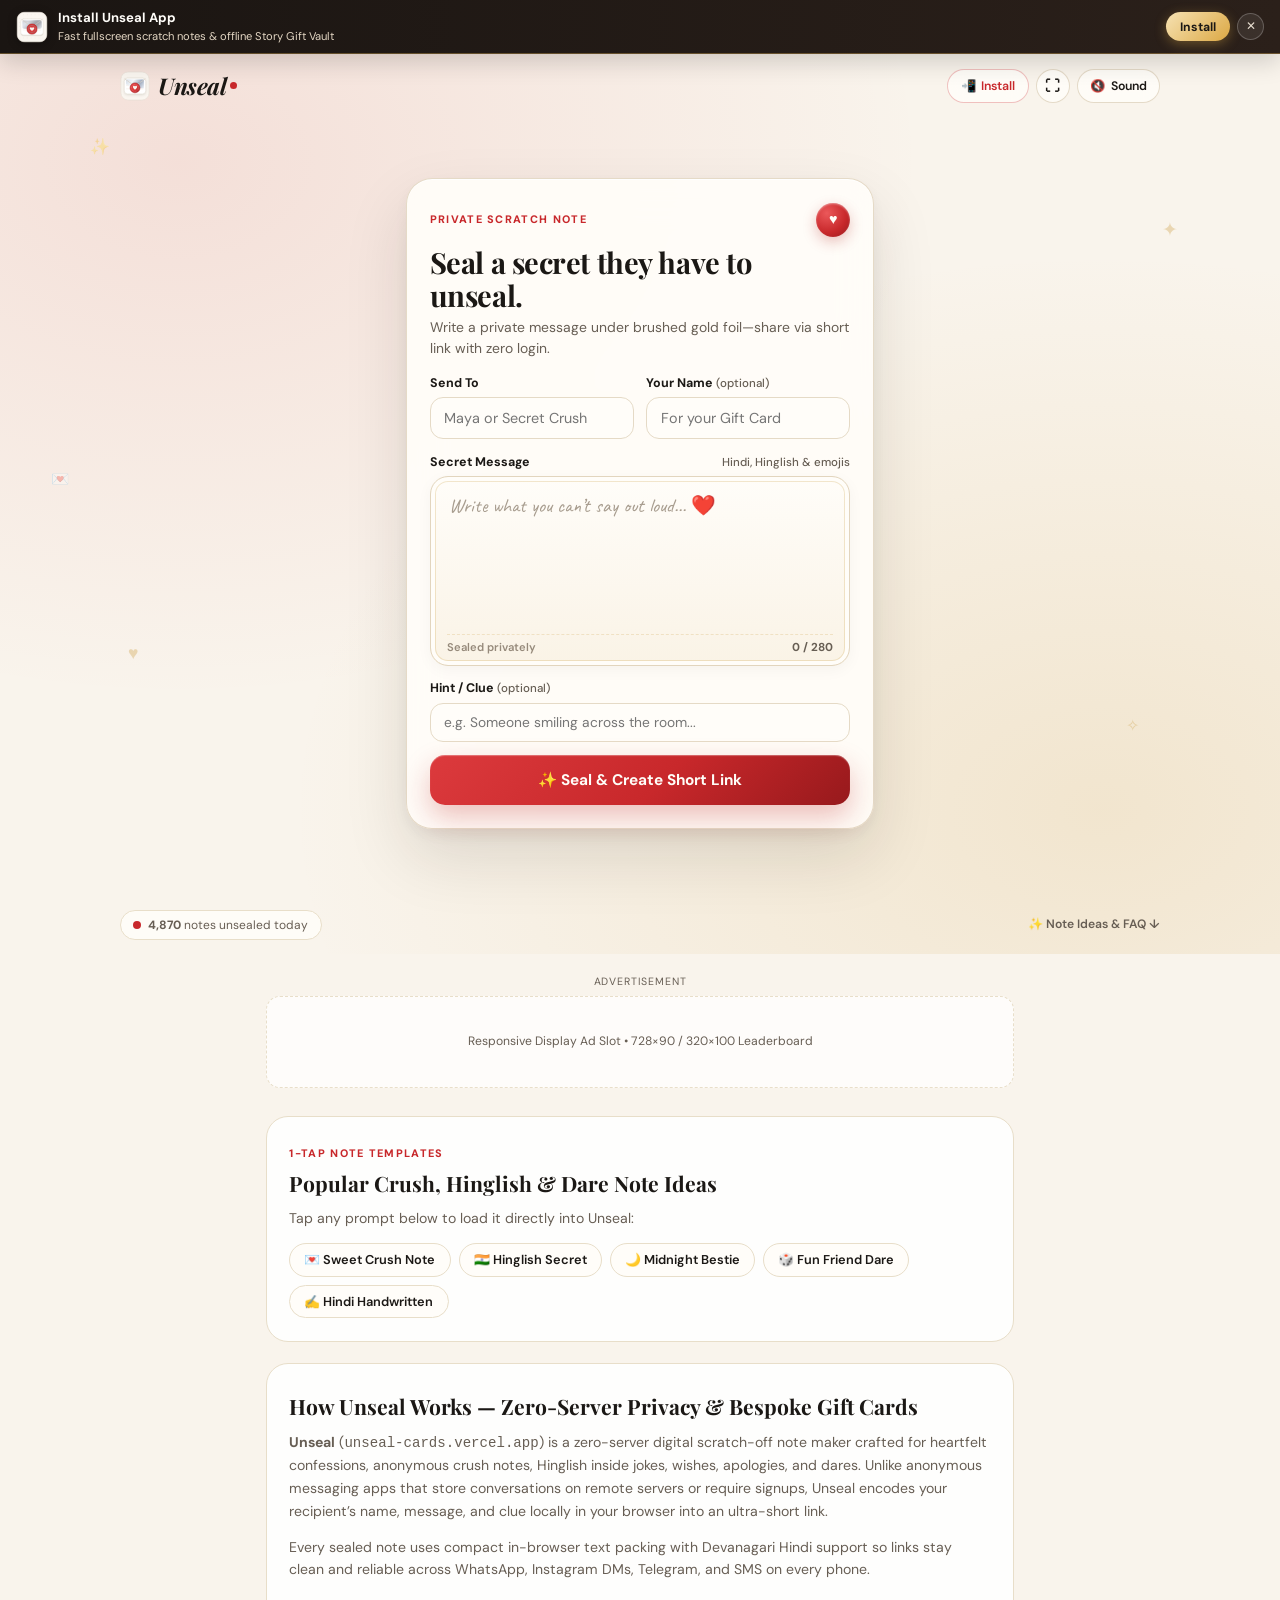
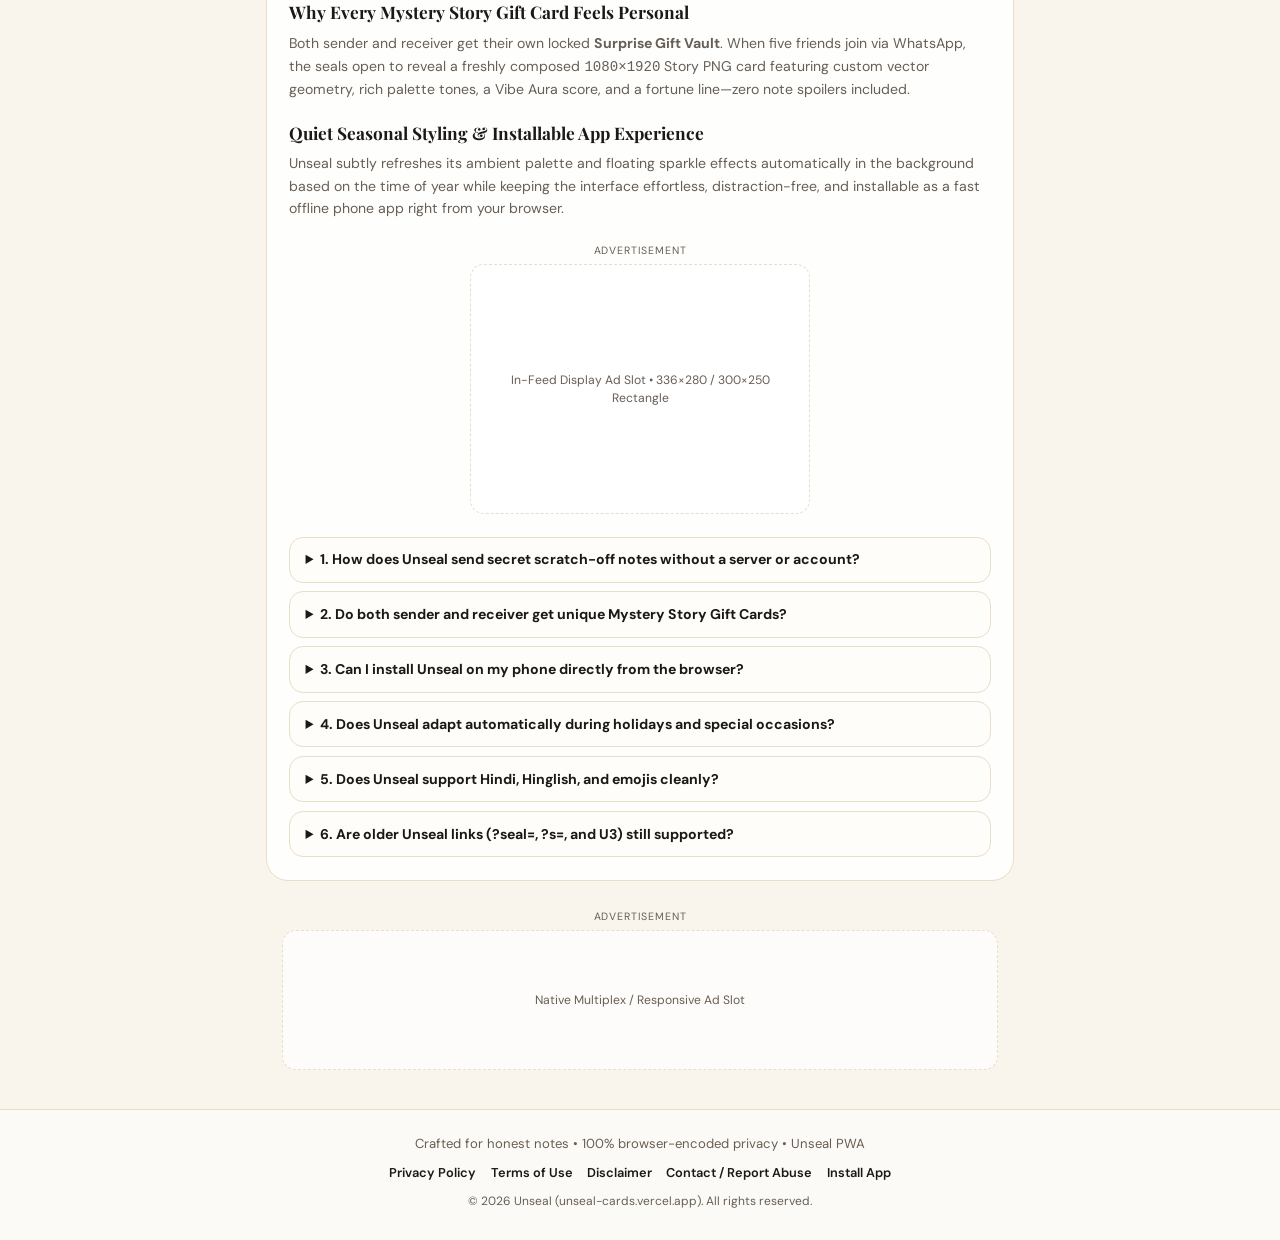
==== commit d909d651: "Add Google site verification meta tag" ====
--- a/index.html
+++ b/index.html
@@ -2,6 +2,7 @@
 <html lang="en">
 
 <head>
+  <meta name="google-site-verification" content="S7rZ92XMf3c_kQliI7A_g4i2APwAkF-cC-5eMh1wmI8" />
   <meta charset="UTF-8">
   <meta name="viewport" content="width=device-width, initial-scale=1.0, viewport-fit=cover">
 
@@ -891,4 +892,4 @@
   <script src="app.js" defer></script>
 </body>
 
-</html>+</html>
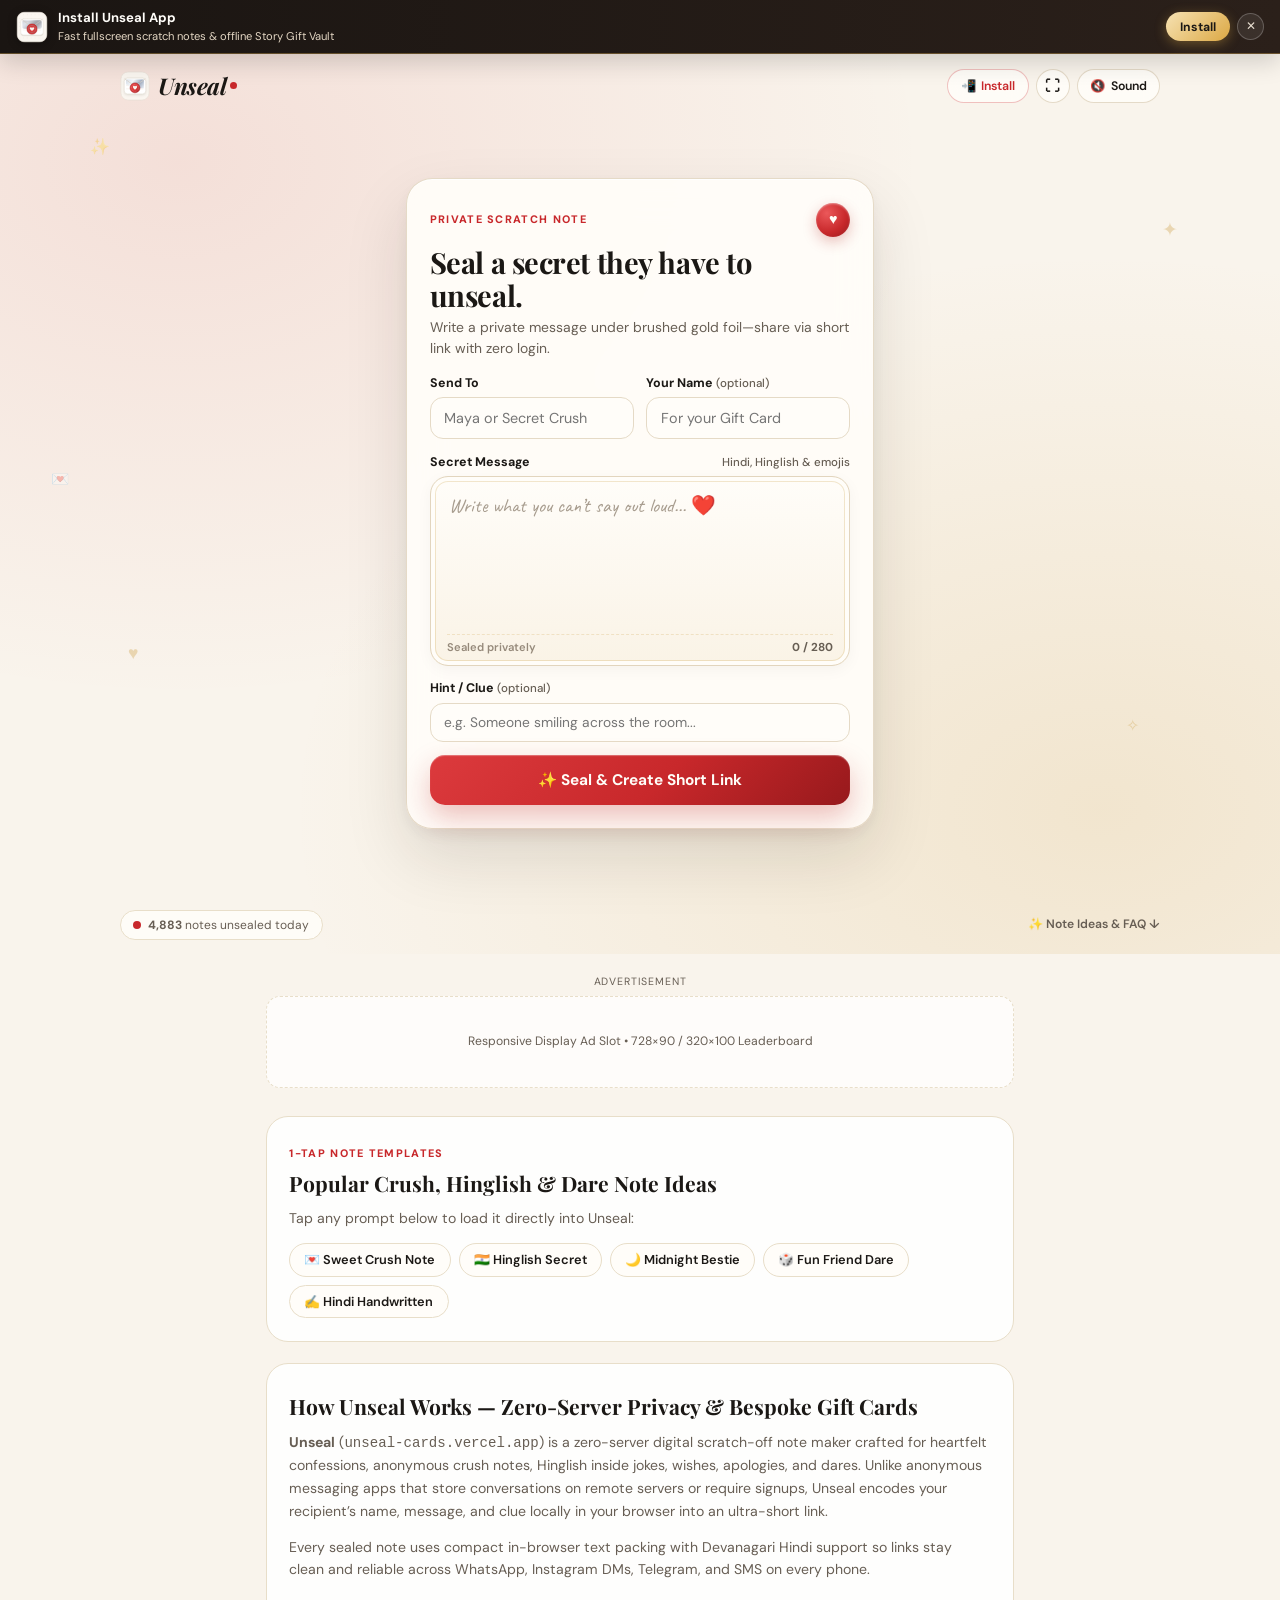
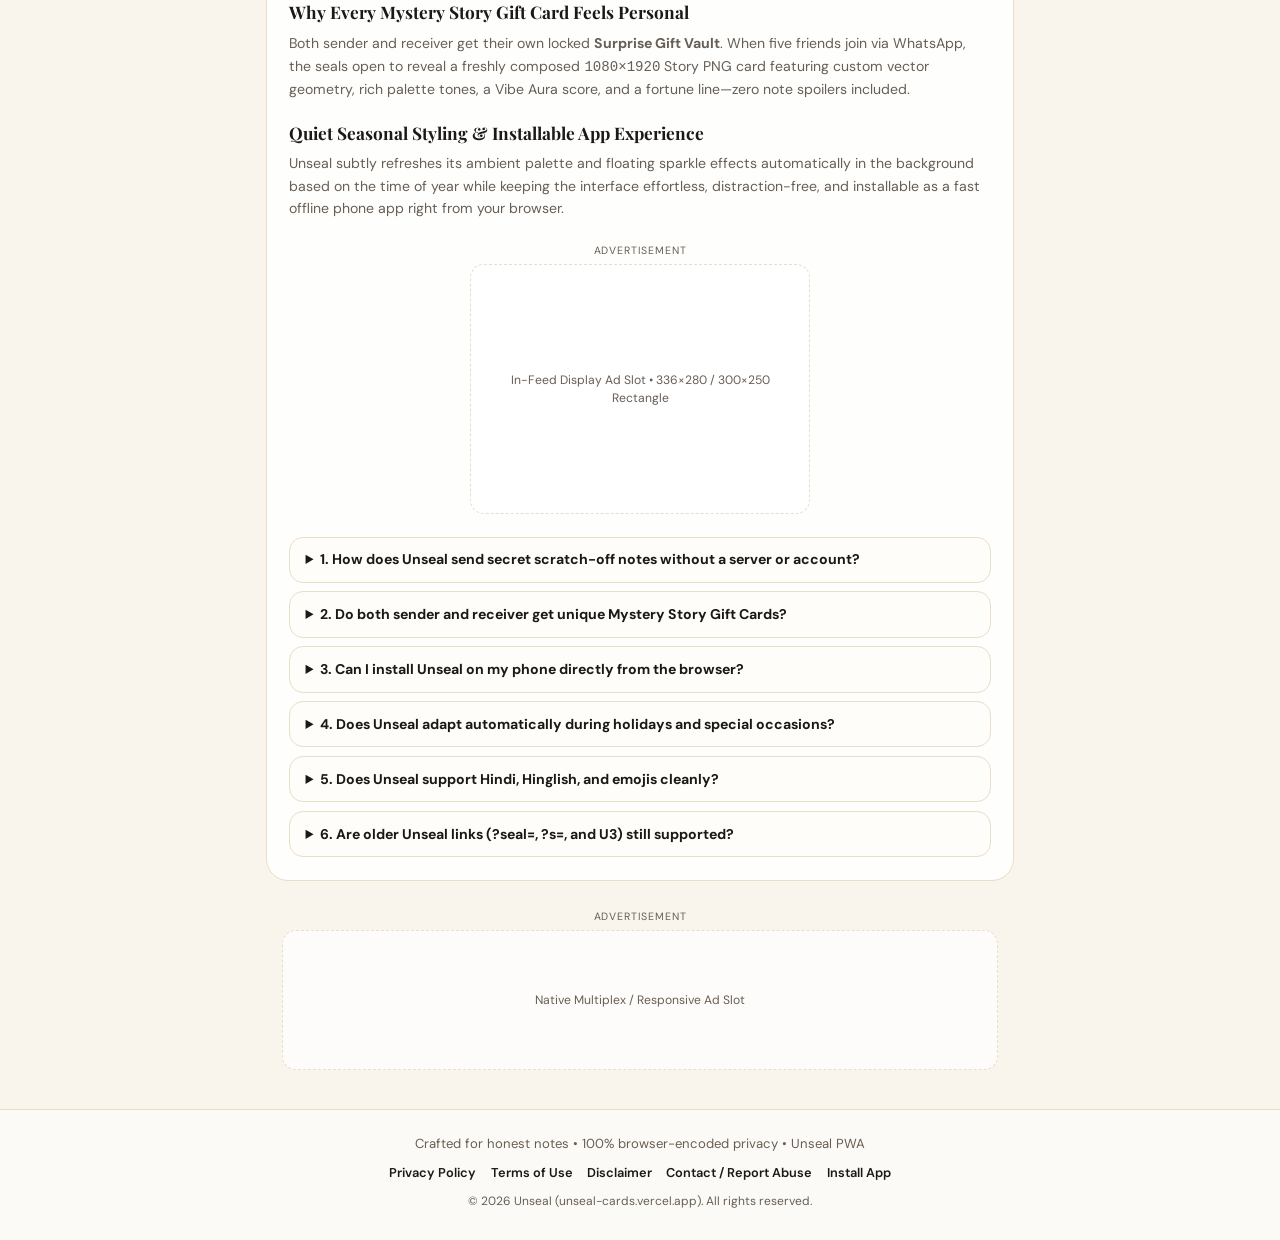
==== commit af6a0414: "Add Google Tag Manager and update comments" ====
--- a/index.html
+++ b/index.html
@@ -5,6 +5,14 @@
   <meta name="google-site-verification" content="S7rZ92XMf3c_kQliI7A_g4i2APwAkF-cC-5eMh1wmI8" />
   <meta charset="UTF-8">
   <meta name="viewport" content="width=device-width, initial-scale=1.0, viewport-fit=cover">
+
+  <!-- Google Tag Manager (GTM) -->
+  <script async src="https://www.googletagmanager.com/gtm.js?id=GTM-TVRB9WZV"></script>
+  <script>
+    window.dataLayer = window.dataLayer || [];
+    function gtag(){dataLayer.push(arguments);}
+    gtag('js', new Date());
+  </script>
 
   <!-- Instant Receiver & Standalone PWA Boot Guard (zero composer flash) -->
   <script>
@@ -36,14 +44,11 @@
   <meta name="apple-mobile-web-app-status-bar-style" content="default">
   <meta name="apple-mobile-web-app-title" content="Unseal">
 
-  <!-- Google Search Console Verification Slot: Replace content with your HTML tag code from Search Console -->
+  <!-- Google Search Console Verification Slot -->
   <meta name="google-site-verification" content="REPLACE_WITH_SEARCH_CONSOLE_CODE">
 
-  <!-- Google AdSense Verification Slot: Replace ca-pub-0000000000000000 with your real Publisher ID -->
+  <!-- Google AdSense Verification Slot -->
   <meta name="google-adsense-account" content="ca-pub-0000000000000000">
-  <!-- Uncomment & set your real Publisher ID when AdSense goes live:
-  <script async src="https://pagead2.googlesyndication.com/pagead/js/adsbygoogle.js?client=ca-pub-0000000000000000" crossorigin="anonymous"></script>
-  -->
 
   <link rel="canonical" href="https://unseal-cards.vercel.app/">
 
@@ -351,7 +356,7 @@
             </button>
           </div>
 
-          <!-- SENDER SURPRISE GIFT VAULT (Zero visible edition numbers / selection hints) -->
+          <!-- SENDER SURPRISE GIFT VAULT -->
           <section id="senderGiftBox" class="gift-reward-panel" aria-labelledby="senderGiftTitle">
             <div class="gift-header-row">
               <span id="senderGiftTitle" class="gift-badge">🎁 YOUR SURPRISE STORY GIFT</span>
@@ -375,7 +380,7 @@
               </div>
             </div>
 
-            <!-- Live Bespoke Vector Artwork Card (No visible edition numbers!) -->
+            <!-- Live Bespoke Vector Artwork Card -->
             <div id="senderGiftMiniCard" class="gift-mini-card is-locked-vault">
               <svg id="senderGiftSvgPattern" class="gift-pattern-svg" viewBox="0 0 360 220"
                 preserveAspectRatio="xMidYMid slice" aria-hidden="true"></svg>
@@ -425,7 +430,7 @@
 
       </section>
 
-      <!-- ==================== VIEW 2: SCRATCH POSTCARD (RECEIVER / TEST PREVIEW) ==================== -->
+      <!-- ==================== VIEW 2: SCRATCH POSTCARD ==================== -->
       <section id="viewPreview" class="stage-view hidden">
 
         <div id="previewTopBar" class="preview-back-row hidden">
@@ -442,7 +447,7 @@
             For You, someone sealed a secret note.
           </h2>
 
-          <!-- Interactive Brushed Gold Foil Scratch Canvas over Smooth Luxury Stationery -->
+          <!-- Interactive Brushed Gold Foil Scratch Canvas -->
           <div id="scratchBox" class="scratch-box">
             <div id="underneathSecretBox" class="underneath-secret-box">
               <span class="note-kicker">UNSEALED NOTE</span>
@@ -470,7 +475,7 @@
             <p id="revealedClueText" class="clue-text">"A quiet admirer"</p>
           </div>
 
-          <!-- Receiver Post-Reveal Actions, Quick Reactions & Surprise Story Gift Vault -->
+          <!-- Receiver Post-Reveal Actions -->
           <div id="postRevealActions" class="post-reveal-actions hidden">
 
             <div id="receiverReactionsRow" class="reaction-bar" aria-label="Quick reactions">
@@ -713,8 +718,7 @@
       <h3 class="editorial-subheading">Quiet Seasonal Styling &amp; Installable App Experience</h3>
       <p class="editorial-p">
         Unseal subtly refreshes its ambient palette and floating sparkle effects automatically in the background based
-        on
-        the time of year while keeping the interface effortless, distraction-free, and installable as a fast offline
+        on the time of year while keeping the interface effortless, distraction-free, and installable as a fast offline
         phone app right from your browser.
       </p>
 
@@ -757,8 +761,7 @@
           </summary>
           <p class="faq-body">
             Yes. Unseal silently refreshes its ambient colors, particles, and celebration confetti in the background
-            based
-            on the calendar date—keeping the interface clean and effortless.
+            based on the calendar date—keeping the interface clean and effortless.
           </p>
         </details>
 
@@ -855,8 +858,7 @@
           <p>
             Unseal is provided “as-is” for friendly confessions and playful creative communication. Story Gift Cards are
             entertainment keepsakes with no monetary value. Because no user messages are stored on our servers, deleted
-            or
-            lost links cannot be recovered.
+            or lost links cannot be recovered.
           </p>
         </section>
 
@@ -865,8 +867,7 @@
           <p>
             Questions or abuse reports: email <a
               href="mailto:support@unseal-cards.vercel.app">support@unseal-cards.vercel.app</a>. Because no notes live
-            on
-            servers, blocking unwanted contacts directly inside WhatsApp or Instagram stops future messages immediately.
+            on servers, blocking unwanted contacts directly inside WhatsApp or Instagram stops future messages immediately.
           </p>
           <form id="abuseReportForm" class="form-stack" style="margin-top:0.75rem;">
             <div class="field-group">
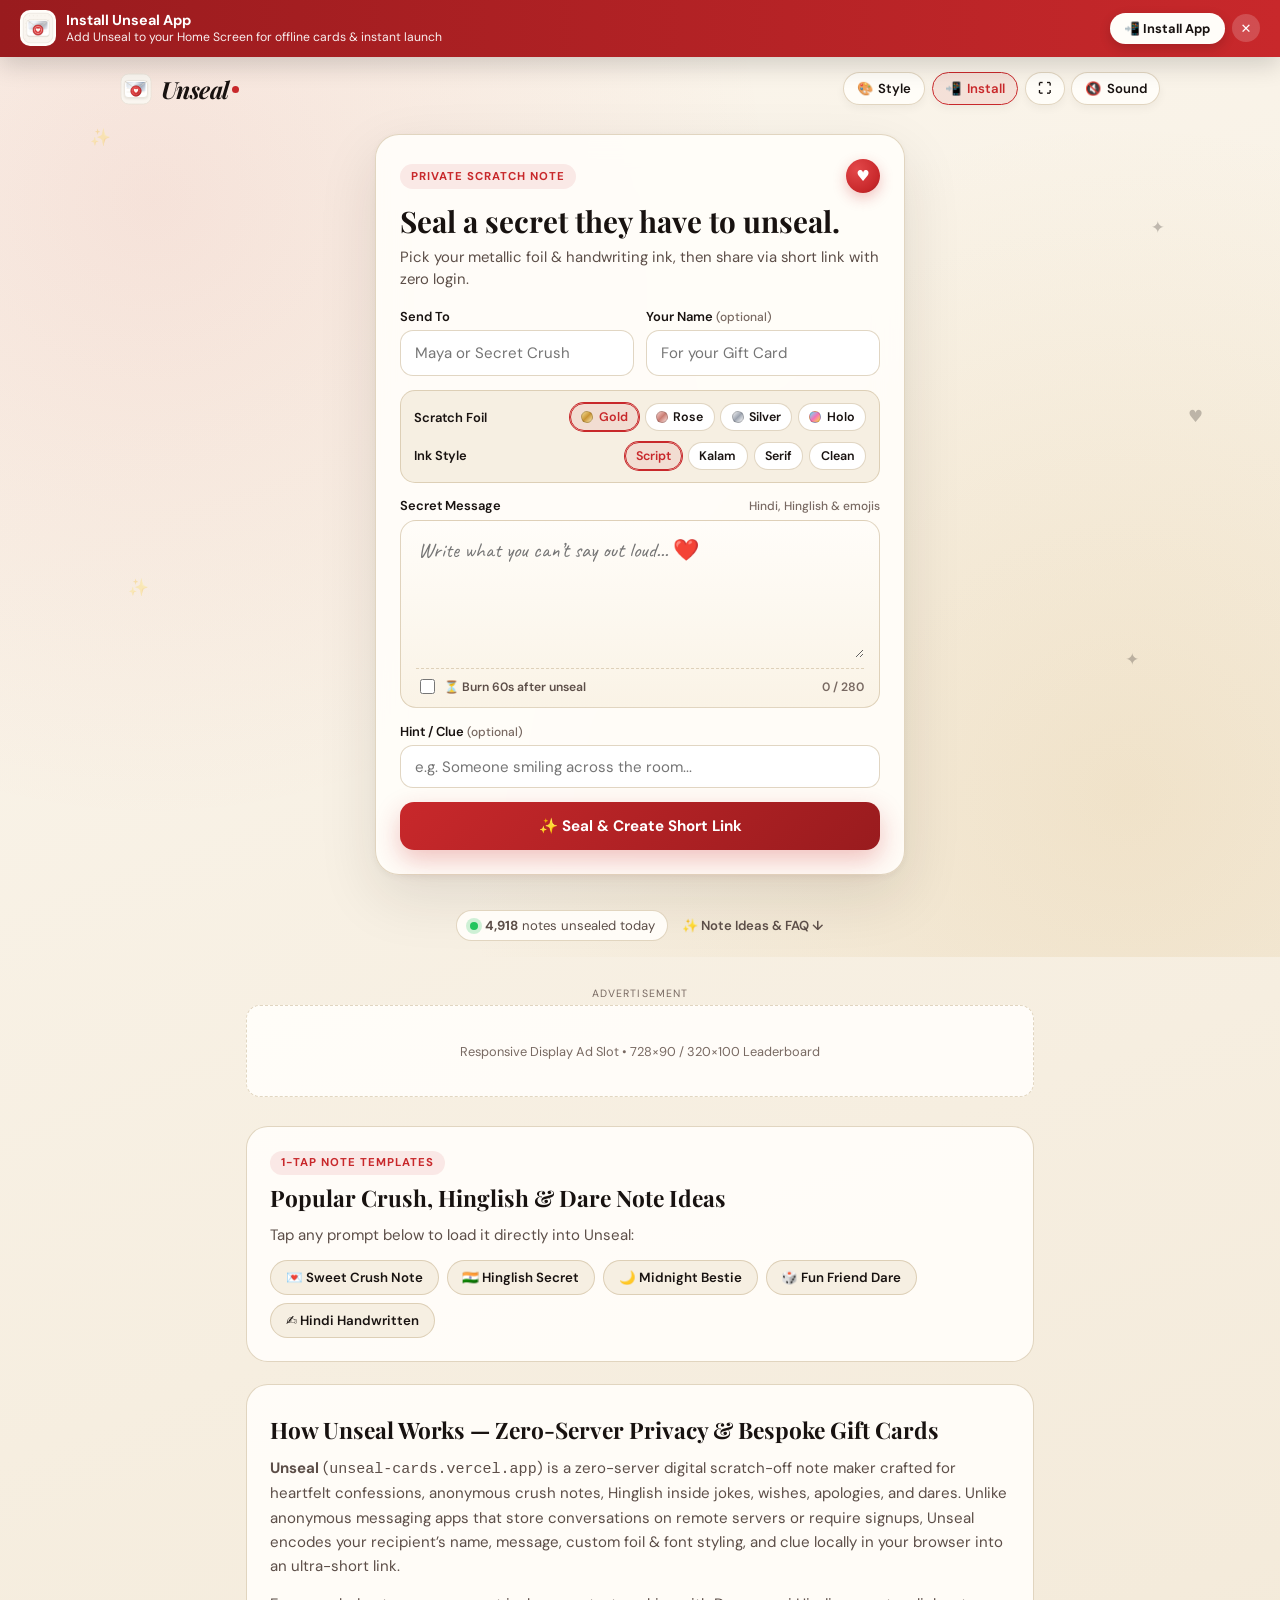
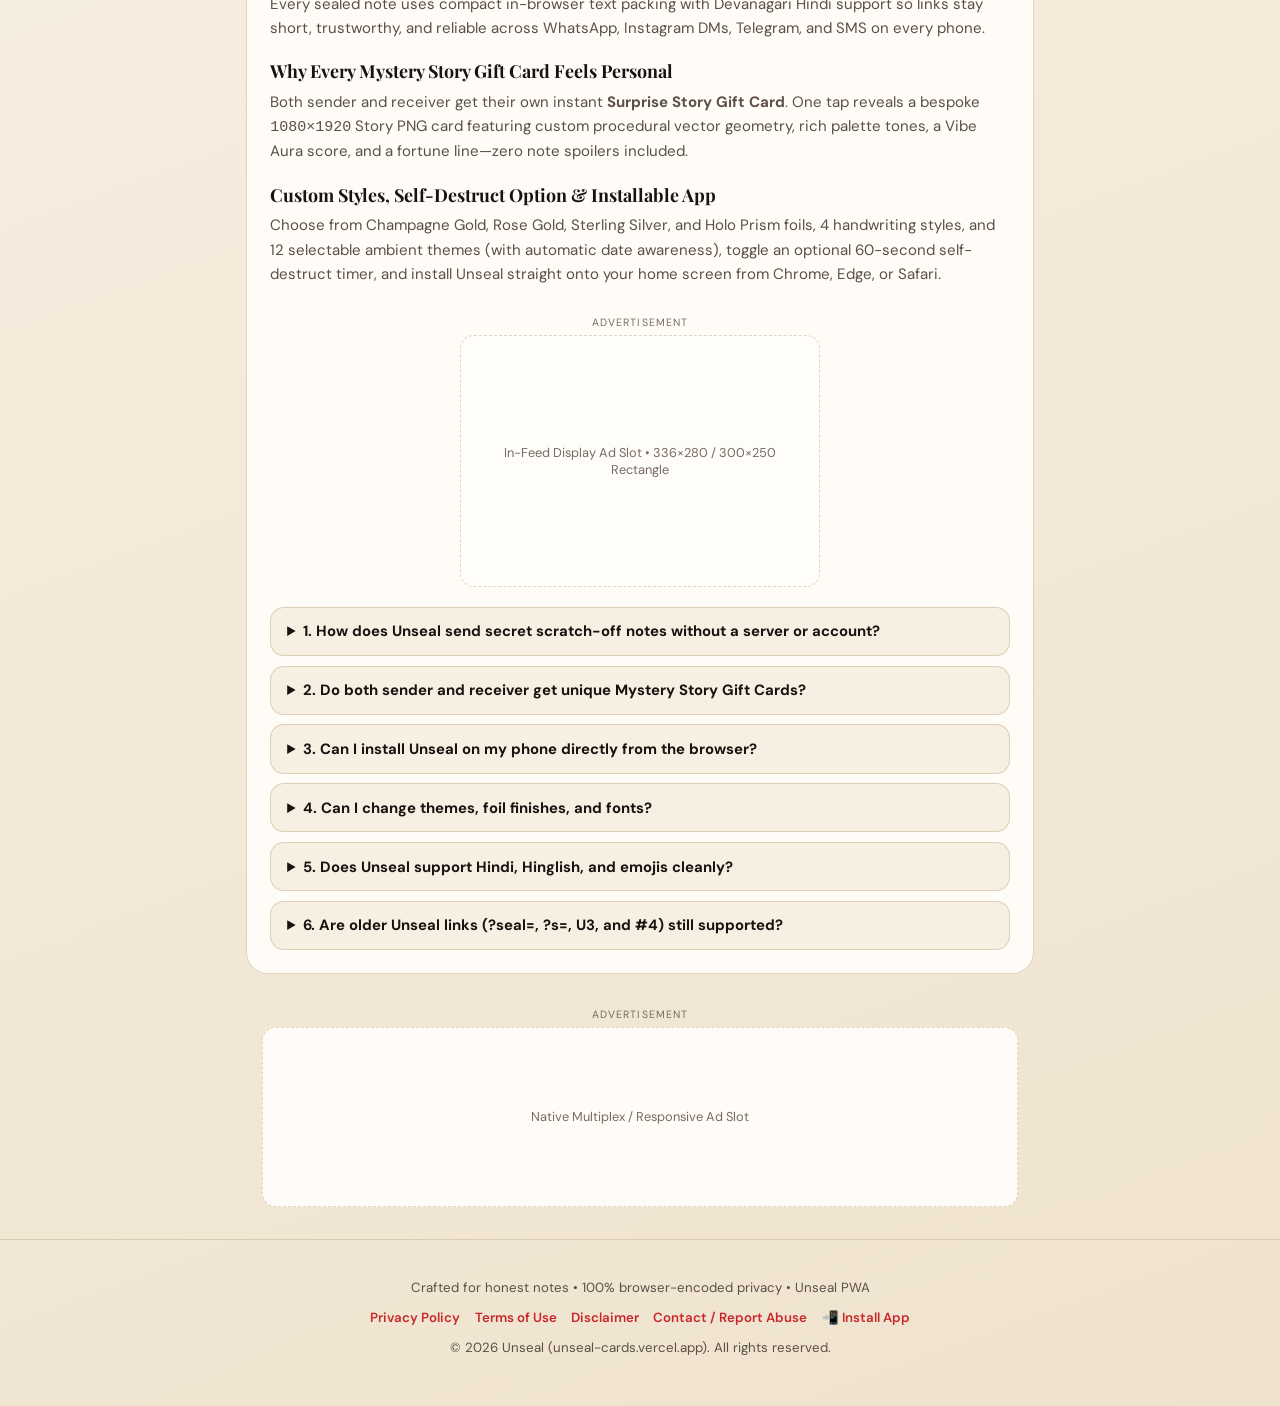
==== commit ab9e2dbd: "feat: Unseal v10 native PWA install, 12 themes, 4 foils/fonts, copy link & 1-tap gift card" ====
--- a/index.html
+++ b/index.html
@@ -10,7 +10,7 @@
   <script async src="https://www.googletagmanager.com/gtm.js?id=GTM-TVRB9WZV"></script>
   <script>
     window.dataLayer = window.dataLayer || [];
-    function gtag(){dataLayer.push(arguments);}
+    function gtag() { dataLayer.push(arguments); }
     gtag('js', new Date());
   </script>
 
@@ -31,7 +31,7 @@
 
   <title>Unseal — Secret Scratch Note &amp; Mystery Story Gift Card App</title>
   <meta name="description"
-    content="Send an anonymous champagne gold-foil scratch note on WhatsApp &amp; Instagram with a short link. Unseal your note and claim a surprise 9:16 Story Gift Card—zero login, installable PWA.">
+    content="Send an anonymous metallic foil scratch note on WhatsApp &amp; Instagram with a short link. Pick foil &amp; handwriting style, unseal the note &amp; claim a 9:16 Story Gift Card—installable PWA.">
 
   <!-- Google Search Console: Comprehensive High-Intent Keywords (English & Hinglish) -->
   <meta name="keywords"
@@ -44,9 +44,6 @@
   <meta name="apple-mobile-web-app-status-bar-style" content="default">
   <meta name="apple-mobile-web-app-title" content="Unseal">
 
-  <!-- Google Search Console Verification Slot -->
-  <meta name="google-site-verification" content="REPLACE_WITH_SEARCH_CONSOLE_CODE">
-
   <!-- Google AdSense Verification Slot -->
   <meta name="google-adsense-account" content="ca-pub-0000000000000000">
 
@@ -59,7 +56,7 @@
   <meta property="og:url" content="https://unseal-cards.vercel.app/">
   <meta property="og:title" content="💌 Someone Sealed a Secret Note for You — Tap &amp; Scratch to Unseal">
   <meta property="og:description"
-    content="Rub brushed gold foil to reveal your hidden note + unlock a surprise custom 9:16 Gift Card for WhatsApp Status &amp; IG Story.">
+    content="Rub metallic foil to reveal your hidden note + unseal a bespoke 9:16 Gift Card for WhatsApp Status &amp; IG Story.">
   <meta property="og:image" content="https://unseal-cards.vercel.app/assets/og-image.png">
   <meta property="og:image:secure_url" content="https://unseal-cards.vercel.app/assets/og-image.png">
   <meta property="og:image:type" content="image/png">
@@ -72,7 +69,7 @@
   <meta name="twitter:card" content="summary_large_image">
   <meta name="twitter:title" content="💌 Someone Sealed a Secret Note for You — Unseal">
   <meta name="twitter:description"
-    content="Rub metallic gold foil to unseal a secret confession + unlock your bespoke 9:16 Surprise Gift Card for Status &amp; Stories.">
+    content="Rub metallic foil to unseal a secret confession + crack open your bespoke 9:16 Surprise Gift Card for Status &amp; Stories.">
   <meta name="twitter:image" content="https://unseal-cards.vercel.app/assets/og-image.png">
 
   <!-- Brand Icons & PWA Manifest -->
@@ -99,7 +96,7 @@
     "name": "Unseal",
     "alternateName": "Unseal Scratch-to-Reveal Secret Note & Gift Card App",
     "url": "https://unseal-cards.vercel.app/",
-    "description": "Free installable PWA scratch-off secret note maker with ultra-short browser-side URL encoding, smooth parchment foil canvas, seasonal ambience, and bespoke 9:16 Mystery Story Gift Cards.",
+    "description": "Free installable PWA scratch-off secret note maker with ultra-short browser-side URL encoding, custom foil finishes, live handwriting fonts, 12 seasonal & evergreen themes, optional 60s self-destruct timer, and instant 9:16 Story Gift Cards.",
     "applicationCategory": "SocialNetworkingApplication",
     "operatingSystem": "All",
     "browserRequirements": "Requires JavaScript and HTML5 Canvas",
@@ -112,11 +109,11 @@
       "priceCurrency": "USD"
     },
     "featureList": [
-      "Ultra-compact client-side U4 URL encoding with zero server storage",
-      "Short trusted links built for WhatsApp, Instagram Stories, and Telegram",
-      "Unique bespoke Mystery Story Gift Cards unlocked cleanly for both sender and receiver",
-      "Automatic seasonal ambient styling with zero manual configuration",
-      "Installable Progressive Web App with instant browser install prompt"
+      "Ultra-compact client-side encoding with zero server storage",
+      "4 metallic foil finishes (Gold, Rose Gold, Silver, Holo) & 4 handwriting fonts",
+      "12 selectable themes with automatic calendar date ambience",
+      "Optional 60-second ephemeral self-destruct timer after unseal",
+      "One-tap bespoke 9:16 Story Gift Cards & instant Installable PWA experience"
     ]
   }
   </script>
@@ -132,7 +129,7 @@
         "name": "How does Unseal send secret scratch-off notes without a server or account?",
         "acceptedAnswer": {
           "@type": "Answer",
-          "text": "Unseal compresses your recipient name, message, and optional clue inside your browser into a short URL format. Zero servers or databases ever read or store your note."
+          "text": "Unseal compresses your recipient name, message, chosen style, and optional clue inside your browser into a short URL format. Zero servers or databases ever read or store your note."
         }
       },
       {
@@ -140,7 +137,15 @@
         "name": "Do both sender and receiver get unique Mystery Story Gift Cards?",
         "acceptedAnswer": {
           "@type": "Answer",
-          "text": "Yes. Each sender and receiver receives their own unique artwork Gift Card paired with a custom palette, Vibe Aura score, and fortune prophecy. Sharing with 5 friends on WhatsApp unlocks the 1080x1920 9:16 Story PNG."
+          "text": "Yes. Both sender and receiver can crack open their own unique 9:16 Keepsake Gift Card in one tap—complete with custom palette tones, Vibe Aura score, and fortune line ready for WhatsApp Status or IG Story."
+        }
+      },
+      {
+        "@type": "Question",
+        "name": "Can I customize the foil finish, writing font, and theme style?",
+        "acceptedAnswer": {
+          "@type": "Answer",
+          "text": "Yes. Choose between Champagne Gold, Rose Gold, Sterling Silver, and Holo Prism foils, 4 typography styles including Hindi Kalam & English Script, and 12 live visual themes—or leave Auto mode on to match the date automatically."
         }
       },
       {
@@ -148,31 +153,23 @@
         "name": "Can I install Unseal on my phone directly from the browser?",
         "acceptedAnswer": {
           "@type": "Answer",
-          "text": "Yes. Unseal prompts supported mobile and desktop browsers cleanly via PWA install and includes an offline Service Worker, fullscreen shell, and Add to Home Screen steps for iPhone Safari."
+          "text": "Yes. Unseal triggers supported Chrome and Edge native browser install prompts on tap and includes an offline Service Worker, fullscreen shell, and quick Add to Home Screen steps for iPhone Safari."
         }
       },
       {
         "@type": "Question",
-        "name": "Does Unseal adapt automatically during holidays and special occasions?",
+        "name": "How does the 60-second self-destruct option work?",
         "acceptedAnswer": {
           "@type": "Answer",
-          "text": "Yes. Unseal silently refreshes its ambient colors, particles, and celebration confetti in the background based on the calendar date—keeping the interface clean and effortless."
+          "text": "Toggle Burn 60s before sealing your card. Once the recipient finishes scratching the foil, a live 60-second countdown begins and gently blurs and fades the secret text when the timer finishes."
         }
       },
       {
         "@type": "Question",
-        "name": "Does Unseal support Hindi, Hinglish, and emojis cleanly?",
+        "name": "Are older Unseal links (?seal=, ?s=, U3, and #4) still supported?",
         "acceptedAnswer": {
           "@type": "Answer",
-          "text": "Yes. Unseal pairs Caveat script for English with Kalam and Noto Sans Devanagari for Hindi handwriting, keeping shared links compact across Android and iPhone."
-        }
-      },
-      {
-        "@type": "Question",
-        "name": "Are older Unseal links (?seal=, ?s=, and U3) still supported?",
-        "acceptedAnswer": {
-          "@type": "Answer",
-          "text": "Yes. Unseal remains 100% backward compatible with legacy ?seal= and ?s= links alongside compact U3 and U4 short links."
+          "text": "Yes. Unseal remains 100% backward compatible with legacy ?seal= and ?s= links alongside compact U3, #4, and #5 styled short links."
         }
       }
     ]
@@ -191,17 +188,17 @@
 
 <body>
 
-  <!-- AUTOMATIC BROWSER PWA INSTALL PROMPT BANNER (Hidden in installed PWA mode or if dismissed) -->
-  <div id="browserInstallBanner" class="browser-install-banner hidden" role="region" aria-label="Install Unseal App">
+  <!-- PERSISTENT BROWSER PWA INSTALL SUGGESTION BANNER (Hidden only when already installed as PWA) -->
+  <div id="browserInstallBanner" class="browser-install-banner" role="region" aria-label="Install Unseal App">
     <div class="bib-left">
-      <img src="assets/icon-192.png" alt="" width="34" height="34" class="bib-icon">
+      <img src="assets/icon-192.png" alt="Unseal App Icon" width="36" height="36" class="bib-icon">
       <div class="bib-copy">
         <strong id="bibTitle">Install Unseal App</strong>
-        <span id="bibSub">Fast fullscreen scratch notes &amp; offline Story Gift Vault</span>
+        <span id="bibSub">Get offline access, instant home-screen launch &amp; faster link crafting</span>
       </div>
     </div>
     <div class="bib-actions">
-      <button id="bibInstallBtn" type="button" class="bib-install-btn">Install</button>
+      <button id="bibInstallBtn" type="button" class="bib-install-btn">📲 Install App</button>
       <button id="bibDismissBtn" type="button" class="bib-close-btn" aria-label="Dismiss install banner">✕</button>
     </div>
   </div>
@@ -209,7 +206,7 @@
   <!-- ==================== FULL-SCREEN ADAPTIVE ATELIER STAGE ==================== -->
   <div id="appFullscreenShell" class="app-fullscreen-shell">
 
-    <!-- Silent Background Ambient Particles (Palette driven automatically by date) -->
+    <!-- Background Ambient Particles (Palette & glyphs driven by active theme) -->
     <div id="ambientSparkles" class="ambient-sparkles" aria-hidden="true">
       <span class="spark-dot s1" data-glyph="✨"></span>
       <span class="spark-dot s2" data-glyph="✦"></span>
@@ -218,7 +215,7 @@
       <span class="spark-dot s5" data-glyph="♥"></span>
     </div>
 
-    <!-- CLEAN MINIMAL HEADER -->
+    <!-- CLEAN RESPONSIVE HEADER -->
     <header class="site-header">
       <a id="brandResetLink" href="./" class="brand-link" aria-label="Unseal Home">
         <img src="assets/logo.svg" alt="Unseal wax seal logo" width="32" height="32" class="brand-logo-img">
@@ -229,7 +226,13 @@
       </a>
 
       <div class="header-actions">
-        <button id="installAppBtn" type="button" class="install-app-btn" title="Install Unseal on your phone">
+        <button id="themeToggleBtn" type="button" class="icon-pill-btn theme-pill-btn" aria-label="Choose Theme Style"
+          title="Switch theme &amp; colors">
+          <span id="themeToggleIcon" aria-hidden="true">🎨</span>
+          <span id="themeToggleLabel" class="pill-btn-text">Style</span>
+        </button>
+
+        <button id="installAppBtn" type="button" class="install-app-btn" title="Install Unseal App">
           <span aria-hidden="true">📲</span>
           <span class="install-btn-label">Install</span>
         </button>
@@ -253,7 +256,7 @@
       <!-- ==================== VIEW 1: WRITE & SEAL ==================== -->
       <section id="viewWrite" class="stage-view">
 
-        <!-- Composer Atelier Card (Smooth Luxury Parchment, Zero Book Lines) -->
+        <!-- Composer Atelier Card (Smooth Unlined Velvet Parchment) -->
         <article id="composerCard" class="paper-card composer-card">
           <div class="card-top-meta">
             <span class="kicker-badge">PRIVATE SCRATCH NOTE</span>
@@ -261,8 +264,7 @@
           </div>
 
           <h1 class="card-headline">Seal a secret they have to unseal.</h1>
-          <p class="card-lead">Write a private message under brushed gold foil—share via short link with zero login.
-          </p>
+          <p class="card-lead">Pick your metallic foil &amp; handwriting ink, then share via short link with zero login.</p>
 
           <div class="form-stack">
             <div class="name-pair-grid">
@@ -280,6 +282,47 @@
               </div>
             </div>
 
+            <!-- Interactive Card Craft Strip: Foil + Typography + Ephemeral Burn -->
+            <div class="craft-options-grid">
+              <div class="craft-group">
+                <span class="craft-label">Scratch Foil</span>
+                <div id="foilSelectorRow" class="foil-selector-row" role="radiogroup" aria-label="Select scratch foil">
+                  <button type="button" class="foil-pill is-active" data-foil="gold" aria-pressed="true"
+                    title="Champagne Gold">
+                    <span class="foil-swatch sw-gold"></span>
+                    <span>Gold</span>
+                  </button>
+                  <button type="button" class="foil-pill" data-foil="rosegold" aria-pressed="false" title="Rose Gold">
+                    <span class="foil-swatch sw-rosegold"></span>
+                    <span>Rose</span>
+                  </button>
+                  <button type="button" class="foil-pill" data-foil="silver" aria-pressed="false"
+                    title="Sterling Silver">
+                    <span class="foil-swatch sw-silver"></span>
+                    <span>Silver</span>
+                  </button>
+                  <button type="button" class="foil-pill" data-foil="holo" aria-pressed="false" title="Holo Prism">
+                    <span class="foil-swatch sw-holo"></span>
+                    <span>Holo</span>
+                  </button>
+                </div>
+              </div>
+
+              <div class="craft-group">
+                <span class="craft-label">Ink Style</span>
+                <div id="fontSelectorRow" class="font-selector-row" role="radiogroup" aria-label="Select writing font">
+                  <button type="button" class="font-pill is-active f-script" data-font="script"
+                    aria-pressed="true">Script</button>
+                  <button type="button" class="font-pill f-hindi" data-font="hindi"
+                    aria-pressed="false">Kalam</button>
+                  <button type="button" class="font-pill f-serif" data-font="serif"
+                    aria-pressed="false">Serif</button>
+                  <button type="button" class="font-pill f-clean" data-font="clean"
+                    aria-pressed="false">Clean</button>
+                </div>
+              </div>
+            </div>
+
             <div class="field-group">
               <div class="label-split">
                 <label for="secretTextarea" class="field-label">Secret Message</label>
@@ -288,9 +331,12 @@
 
               <div class="signature-letter-box">
                 <textarea id="secretTextarea" rows="4" maxlength="280" autocomplete="off"
-                  placeholder="Write what you can’t say out loud... ❤️" class="letter-textarea"></textarea>
+                  placeholder="Write what you can’t say out loud... ❤️" class="letter-textarea font-script"></textarea>
                 <div class="letter-box-footer">
-                  <span class="vellum-tag">Sealed privately</span>
+                  <label class="burn-toggle-chip" title="Erase revealed note cleanly after 60 seconds">
+                    <input id="burnTimerToggle" type="checkbox" class="burn-checkbox">
+                    <span>⏳ Burn 60s after unseal</span>
+                  </label>
                   <span id="secretCharCount" class="char-count">0 / 280</span>
                 </div>
               </div>
@@ -308,7 +354,7 @@
           </div>
         </article>
 
-        <!-- Sender Ready View: Short Link + Compact Preview + Bespoke Gift Vault -->
+        <!-- Sender Ready View: Short Link + Prominent Copy + Compact Preview + 1-Tap Gift Vault -->
         <article id="senderReadyCard" class="paper-card ready-card hidden">
           <div class="ready-top-bar">
             <div>
@@ -327,26 +373,29 @@
               </div>
               <button id="copyUrlBtn" type="button" class="copy-pill-btn">Copy</button>
             </div>
-            <p class="link-trust-caption">✅ Private encrypted link ready to share</p>
-          </div>
-
-          <!-- SLEEK COMPACT WHATSAPP LINK PREVIEW CARD -->
-          <div class="wa-mini-preview" aria-label="WhatsApp link preview card">
+            <p class="link-trust-caption">✅ Private encrypted link • Zero server storage</p>
+          </div>
+
+          <!-- SLEEK COMPACT LINK PREVIEW CARD -->
+          <div class="wa-mini-preview" aria-label="Shared link preview card">
             <img src="assets/og-image.png" alt="Unseal link preview" class="wa-mini-thumb" width="1200" height="630">
             <div class="wa-mini-copy">
               <span class="wa-mini-domain">unseal-cards.vercel.app</span>
               <strong id="waPreviewTitle" class="wa-mini-title">💌 For Maya — Scratch to Unseal</strong>
-              <span class="wa-mini-sub">Gold foil secret note + Surprise Story Gift</span>
-            </div>
-          </div>
-
-          <!-- Clean Share Actions -->
+              <span id="waPreviewSub" class="wa-mini-sub">Gold foil secret note + Surprise Story Gift</span>
+            </div>
+          </div>
+
+          <!-- Prominent Copy Link + Social Share Actions -->
           <div class="share-actions-grid">
+            <button id="copyMainLinkBtn" type="button" class="btn-copy-primary">
+              <span>📋 Copy Short Link</span>
+            </button>
             <button id="whatsappShareBtn" type="button" class="btn-whatsapp">
-              <span id="whatsappSendBtnText">💚 Send Secret on WhatsApp</span>
+              <span id="whatsappSendBtnText">💚 Send on WhatsApp</span>
             </button>
             <button id="copyIgBtn" type="button" class="btn-instagram">
-              <span id="copyIgBtnText">📸 Copy for IG Story / DM</span>
+              <span id="copyIgBtnText">📸 Copy for IG / Story</span>
             </button>
             <button id="shareTelegramBtn" type="button" class="btn-soft">
               <span>✈️ Telegram</span>
@@ -356,29 +405,16 @@
             </button>
           </div>
 
-          <!-- SENDER SURPRISE GIFT VAULT -->
+          <!-- SENDER INSTANT SURPRISE GIFT VAULT (Zero share lock!) -->
           <section id="senderGiftBox" class="gift-reward-panel" aria-labelledby="senderGiftTitle">
             <div class="gift-header-row">
               <span id="senderGiftTitle" class="gift-badge">🎁 YOUR SURPRISE STORY GIFT</span>
-              <span id="senderQuestPill" class="gift-status-tag">0 / 5 Shared</span>
+              <span id="senderQuestPill" class="gift-status-tag">Ready to Crack</span>
             </div>
             <p id="senderQuestDesc" class="gift-desc">
-              Share Unseal with <strong>5 friends on WhatsApp</strong> to crack open your bespoke 9:16 Keepsake Gift
-              Card for Status &amp; IG Story.
+              Tap once below to crack open your bespoke <strong>9:16 Keepsake Gift Card</strong> for WhatsApp Status
+              &amp; IG Story.
             </p>
-
-            <div class="quest-meter-box">
-              <div id="senderWaxTrack" class="wax-seals-row" aria-label="5 WhatsApp share progress">
-                <span class="wax-slot" data-slot="1">1</span>
-                <span class="wax-slot" data-slot="2">2</span>
-                <span class="wax-slot" data-slot="3">3</span>
-                <span class="wax-slot" data-slot="4">4</span>
-                <span class="wax-slot" data-slot="5">5</span>
-              </div>
-              <div class="quest-bar-track">
-                <div id="senderProgressFill" class="quest-bar-fill" style="width: 0%;"></div>
-              </div>
-            </div>
 
             <!-- Live Bespoke Vector Artwork Card -->
             <div id="senderGiftMiniCard" class="gift-mini-card is-locked-vault">
@@ -387,7 +423,7 @@
               <div class="gift-mini-inner">
                 <div class="gift-mini-top">
                   <span id="senderGiftTierLabel" class="gift-mini-kicker">UNSEAL • BESPOKE KEEPSAKE</span>
-                  <span class="gift-mini-tag">PRIVATE VAULT</span>
+                  <span class="gift-mini-tag">PRIVATE GIFT</span>
                 </div>
                 <div class="gift-mini-center">
                   <div id="senderGiftCrest" class="gift-mini-crest" aria-hidden="true">🎁</div>
@@ -401,22 +437,22 @@
               </div>
 
               <div id="senderVaultVeil" class="vault-lock-veil">
-                <span class="vault-lock-icon">🔐</span>
-                <strong id="senderVaultVeilTitle">5 WhatsApp Shares to Unseal</strong>
-                <span id="senderVaultVeilSub">Invite 5 friends to reveal your custom Story Gift Card inside!</span>
-              </div>
-            </div>
-
-            <button id="senderQuestWhatsAppBtn" type="button" class="btn-whatsapp quest-cta-btn">
-              <span id="senderQuestBtnText">💚 Share on WhatsApp (0/5) →</span>
+                <span class="vault-lock-icon">✨</span>
+                <strong id="senderVaultVeilTitle">Tap Below to Reveal Your Card</strong>
+                <span id="senderVaultVeilSub">Custom bespoke artwork, Aura Score &amp; Fortune waiting inside!</span>
+              </div>
+            </div>
+
+            <button id="senderRevealGiftBtn" type="button" class="btn-gold-gift quest-cta-btn">
+              <span>🎁 Unseal My Surprise Gift</span>
             </button>
 
             <div id="senderGiftUnlockedBtns" class="gift-btn-row hidden">
               <button id="downloadGiftCardBtn" type="button" class="btn-gold-gift">
-                <span>🎁 Download 9:16 Gift Card</span>
+                <span>📥 Download 9:16 Gift Card</span>
               </button>
               <button id="shareGiftImageBtn" type="button" class="btn-soft">
-                <span>📤 Share to Story</span>
+                <span>📤 Share Story Image</span>
               </button>
             </div>
           </section>
@@ -440,18 +476,21 @@
         <article id="receiverPostcard" class="paper-card receiver-card">
           <div class="card-top-meta">
             <span id="receiverMoodKicker" class="kicker-badge">SECRET POSTCARD</span>
-            <div id="waxStampBadge" class="wax-stamp-badge" aria-hidden="true">♥</div>
+            <div class="meta-right-cluster">
+              <span id="burnCountdownBadge" class="burn-countdown-badge hidden" aria-live="polite">⏳ 60s</span>
+              <div id="waxStampBadge" class="wax-stamp-badge" aria-hidden="true">♥</div>
+            </div>
           </div>
 
           <h2 id="postcardHeading" class="card-headline postcard-heading">
             For You, someone sealed a secret note.
           </h2>
 
-          <!-- Interactive Brushed Gold Foil Scratch Canvas -->
+          <!-- Interactive Metallic Foil Scratch Canvas + Sparkle Dust Layer -->
           <div id="scratchBox" class="scratch-box">
             <div id="underneathSecretBox" class="underneath-secret-box">
               <span class="note-kicker">UNSEALED NOTE</span>
-              <p id="revealedSecretText" class="revealed-secret-text">
+              <p id="revealedSecretText" class="revealed-secret-text font-script">
                 Your handwritten secret note appears here once you scratch the foil.
               </p>
               <div class="note-signature-row">
@@ -461,6 +500,7 @@
             </div>
 
             <canvas id="scratchCanvas" aria-label="Scratch off metallic foil to reveal secret message"></canvas>
+            <canvas id="sparkleOverlayCanvas" class="sparkle-overlay-canvas" aria-hidden="true"></canvas>
           </div>
 
           <!-- Progress & Quick Reveal Fallback -->
@@ -488,25 +528,12 @@
             <section id="receiverGiftBox" class="gift-reward-panel" aria-labelledby="receiverGiftTitle">
               <div class="gift-header-row">
                 <span id="receiverGiftTitle" class="gift-badge">🎁 YOUR SURPRISE STORY GIFT</span>
-                <span id="receiverQuestPill" class="gift-status-tag">0 / 5 Shared</span>
+                <span id="receiverQuestPill" class="gift-status-tag">Ready to Crack</span>
               </div>
               <p id="receiverQuestDesc" class="gift-desc">
-                Your own mystery Story Card just unlocked in the vault! Share Unseal with <strong>5 friends on
-                  WhatsApp</strong> to reveal &amp; download it for your Status / IG Story.
+                Someone sent you a secret—plus your own unique <strong>9:16 Story Gift Card</strong> awaits inside!
+                Tap below to crack it open.
               </p>
-
-              <div class="quest-meter-box">
-                <div id="receiverWaxTrack" class="wax-seals-row" aria-label="5 WhatsApp share progress">
-                  <span class="wax-slot" data-slot="1">1</span>
-                  <span class="wax-slot" data-slot="2">2</span>
-                  <span class="wax-slot" data-slot="3">3</span>
-                  <span class="wax-slot" data-slot="4">4</span>
-                  <span class="wax-slot" data-slot="5">5</span>
-                </div>
-                <div class="quest-bar-track">
-                  <div id="receiverProgressFill" class="quest-bar-fill" style="width: 0%;"></div>
-                </div>
-              </div>
 
               <div id="receiverGiftMiniCard" class="gift-mini-card is-locked-vault">
                 <svg id="receiverGiftSvgPattern" class="gift-pattern-svg" viewBox="0 0 360 220"
@@ -529,26 +556,27 @@
 
                 <div id="receiverVaultVeil" class="vault-lock-veil">
                   <span class="vault-lock-icon">🎁</span>
-                  <strong id="receiverVaultVeilTitle">Share with 5 Friends to Unseal</strong>
-                  <span id="receiverVaultVeilSub">Invite 5 friends to unlock your personal Story Gift Card!</span>
+                  <strong id="receiverVaultVeilTitle">Tap Below to Crack Your Gift</strong>
+                  <span id="receiverVaultVeilSub">Claim your unique 9:16 Story Gift Card in one tap!</span>
                 </div>
               </div>
 
-              <button id="receiverQuestWhatsAppBtn" type="button" class="btn-whatsapp quest-cta-btn">
-                <span id="receiverQuestBtnText">💚 Share on WhatsApp (0/5) →</span>
+              <button id="receiverRevealGiftBtn" type="button" class="btn-gold-gift quest-cta-btn">
+                <span>🎁 Crack Open Your Gift</span>
               </button>
 
               <div id="receiverGiftUnlockedBtns" class="gift-btn-row hidden">
                 <button id="receiverGiftBtn" type="button" class="btn-gold-gift">
-                  <span>🎁 Download 9:16 Gift Card</span>
+                  <span>📥 Download 9:16 Gift Card</span>
                 </button>
                 <button id="receiverShareGiftImageBtn" type="button" class="btn-soft">
-                  <span>📤 Share to Story</span>
+                  <span>📤 Share Story Image</span>
                 </button>
               </div>
             </section>
 
             <div class="post-reveal-secondary">
+              <button id="copyInviteLinkBtn" type="button" class="btn-copy-primary">🔗 Copy Link to Share</button>
               <button id="sealBackBtn" type="button" class="wax-seal-btn">💌 Send a Secret Note Back</button>
               <button id="downloadRevealedCardBtn" type="button" class="btn-soft">📸 Save Revealed Note PNG</button>
             </div>
@@ -573,55 +601,100 @@
 
   </div><!-- /.app-fullscreen-shell -->
 
+  <!-- ==================== THEME & STYLE SWITCHER MODAL ==================== -->
+  <div id="themeModal" class="modal-backdrop hidden" role="dialog" aria-modal="true" aria-labelledby="themeModalTitle">
+    <div class="modal-card theme-modal-card">
+      <div class="legal-modal-head">
+        <div>
+          <span class="popup-pill">🎨 LIVE CARD STUDIO</span>
+          <h2 id="themeModalTitle" class="theme-modal-title">Choose Atmosphere &amp; Theme</h2>
+        </div>
+        <button id="closeThemeModalBtn" type="button" class="modal-close-x" aria-label="Close theme switcher">✕</button>
+      </div>
+
+      <p class="theme-modal-sub">Switch colors &amp; mood anytime, or let Unseal follow calendar festivals
+        automatically.</p>
+
+      <button id="themeAutoBtn" type="button" class="theme-auto-btn is-selected">
+        <span>✨ Auto Calendar Mode</span>
+        <small id="themeAutoDesc">Adapts quietly to the season</small>
+      </button>
+
+      <div id="themeGrid" class="theme-grid" aria-label="12 visual themes">
+        <button type="button" class="theme-option-btn" data-theme-id="atelier"><span
+            class="th-dot th-atelier"></span><span>Classic Crimson</span></button>
+        <button type="button" class="theme-option-btn" data-theme-id="diwali"><span
+            class="th-dot th-diwali"></span><span>Diwali Glow</span></button>
+        <button type="button" class="theme-option-btn" data-theme-id="holi"><span
+            class="th-dot th-holi"></span><span>Holi Splash</span></button>
+        <button type="button" class="theme-option-btn" data-theme-id="eid"><span
+            class="th-dot th-eid"></span><span>Eid Emerald</span></button>
+        <button type="button" class="theme-option-btn" data-theme-id="valentine"><span
+            class="th-dot th-valentine"></span><span>Rose Romance</span></button>
+        <button type="button" class="theme-option-btn" data-theme-id="christmas"><span
+            class="th-dot th-christmas"></span><span>Winter Noel</span></button>
+        <button type="button" class="theme-option-btn" data-theme-id="newyear"><span
+            class="th-dot th-newyear"></span><span>Midnight Gold</span></button>
+        <button type="button" class="theme-option-btn" data-theme-id="rakhi"><span
+            class="th-dot th-rakhi"></span><span>Saffron Spark</span></button>
+        <button type="button" class="theme-option-btn" data-theme-id="navratri"><span
+            class="th-dot th-navratri"></span><span>Garba Magenta</span></button>
+        <button type="button" class="theme-option-btn" data-theme-id="ganesh"><span
+            class="th-dot th-ganesh"></span><span>Modak Tilak</span></button>
+        <button type="button" class="theme-option-btn" data-theme-id="halloween"><span
+            class="th-dot th-halloween"></span><span>Mystic Plum</span></button>
+        <button type="button" class="theme-option-btn" data-theme-id="midnight"><span
+            class="th-dot th-midnight"></span><span>Noir Luxe</span></button>
+      </div>
+    </div>
+  </div>
+
   <!-- ==================== POST-REVEAL SURPRISE GIFT POPUP MODAL ==================== -->
   <div id="revealShareModal" class="modal-backdrop hidden" role="dialog" aria-modal="true"
     aria-labelledby="revealModalTitle">
     <div class="modal-card reveal-popup-card">
       <button id="closeRevealModalBtn" type="button" class="modal-close-x" aria-label="Close popup">✕</button>
 
-      <span class="popup-pill">🎁 SECRET UNSEALED + BONUS SURPRISE</span>
-      <h2 id="revealModalTitle" class="popup-title">Unlock Your Bespoke 9:16 Story Gift Card!</h2>
+      <span class="popup-pill">🎁 SECRET UNSEALED + KEEPSAKE GIFT</span>
+      <h2 id="revealModalTitle" class="popup-title">Your Secret is Unsealed!</h2>
       <p class="popup-desc">
-        Share Unseal with <strong>5 friends on WhatsApp</strong> to open the Gift Vault and claim your custom
-        keepsake artwork, Aura Score &amp; Fortune for Status / IG Story.
+        Claim your custom <strong>9:16 Story Gift Card</strong> in one tap, copy the link, or send a secret scratch
+        note back.
       </p>
 
       <div class="popup-gift-preview">
         <span id="popupGiftIcon" class="popup-gift-icon">🎁</span>
         <div class="popup-gift-copy">
-          <strong id="popupGiftNameLine">Surprise Story Gift Card Locked</strong>
-          <span id="popupQuestProgressCopy">Progress: 0 / 5 WhatsApp shares completed</span>
+          <strong id="popupGiftNameLine">Your Custom Story Gift Card</strong>
+          <span id="popupQuestProgressCopy">Ready to reveal &amp; download in 9:16 PNG</span>
         </div>
       </div>
 
-      <div id="modalWaxTrack" class="wax-seals-row modal-seals-row" aria-label="Popup 5-share progress">
-        <span class="wax-slot" data-slot="1">1</span>
-        <span class="wax-slot" data-slot="2">2</span>
-        <span class="wax-slot" data-slot="3">3</span>
-        <span class="wax-slot" data-slot="4">4</span>
-        <span class="wax-slot" data-slot="5">5</span>
-      </div>
-
       <div class="popup-cta-stack">
-        <button id="modalShareWhatsAppBtn" type="button" class="btn-whatsapp">
-          <span id="modalWhatsAppBtnText">💚 Share on WhatsApp to Unlock (0/5)</span>
+        <button id="modalClaimGiftBtn" type="button" class="btn-gold-gift">
+          <span id="modalClaimBtnText">🎁 Open &amp; Download 9:16 Gift Card</span>
         </button>
         <div class="popup-two-col">
-          <button id="modalClaimGiftBtn" type="button" class="btn-gold-gift">
-            <span id="modalClaimBtnText">🔒 9:16 Gift Card (5/5)</span>
+          <button id="modalCopyLinkBtn" type="button" class="btn-copy-primary">
+            <span>📋 Copy Link</span>
+          </button>
+          <button id="modalShareWhatsAppBtn" type="button" class="btn-whatsapp">
+            <span>💚 WhatsApp</span>
+          </button>
+        </div>
+        <div class="popup-two-col">
+          <button id="modalReplyBtn" type="button" class="wax-seal-btn popup-reply-btn">
+            <span>💌 Reply Secret</span>
           </button>
           <button id="modalShareNativeBtn" type="button" class="btn-soft">
-            <span>📤 Other Apps</span>
+            <span>📤 Share App</span>
           </button>
         </div>
-        <button id="modalReplyBtn" type="button" class="wax-seal-btn popup-reply-btn">
-          <span>💌 Send a Secret Note Back</span>
-        </button>
       </div>
     </div>
   </div>
 
-  <!-- ==================== UNIQUE PWA INSTALL ANIMATION OVERLAY ==================== -->
+  <!-- ==================== UNIQUE PWA INSTALL ANIMATION & GUIDE OVERLAY ==================== -->
   <div id="pwaInstallOverlay" class="modal-backdrop install-backdrop hidden" role="dialog" aria-modal="true"
     aria-labelledby="pwaInstallTitle">
     <div class="modal-card install-anim-card">
@@ -639,8 +712,8 @@
         </div>
       </div>
 
-      <span id="pwaInstallBadge" class="popup-pill">📲 INSTALLING UNSEAL APP</span>
-      <h2 id="pwaInstallTitle" class="popup-title">Sealing Unseal onto your Home Screen…</h2>
+      <span id="pwaInstallBadge" class="popup-pill">📲 INSTALL UNSEAL APP</span>
+      <h2 id="pwaInstallTitle" class="popup-title">Add Unseal to Your Home Screen</h2>
       <p id="pwaInstallStatusText" class="popup-desc">
         Packaging offline scratch foil &amp; Story Gift generator for instant launch.
       </p>
@@ -658,6 +731,9 @@
       </div>
     </div>
   </div>
+
+  <!-- GLOBAL FLOATING TOAST FEEDBACK -->
+  <div id="toastBanner" class="toast-banner hidden" role="status" aria-live="polite"></div>
 
   <!-- ==================== ADSENSE SLOT 1: SAFE BELOW-STAGE LEADERBOARD ==================== -->
   <aside id="editorialGuide" class="ad-wrapper" aria-label="Advertisement">
@@ -701,25 +777,26 @@
         <strong>Unseal</strong> (<code>unseal-cards.vercel.app</code>) is a zero-server digital scratch-off note maker
         crafted for heartfelt confessions, anonymous crush notes, Hinglish inside jokes, wishes, apologies, and
         dares. Unlike anonymous messaging apps that store conversations on remote servers or require signups, Unseal
-        encodes your recipient’s name, message, and clue locally in your browser into an ultra-short link.
+        encodes your recipient’s name, message, custom foil &amp; font styling, and clue locally in your browser into an
+        ultra-short link.
       </p>
       <p class="editorial-p">
-        Every sealed note uses compact in-browser text packing with Devanagari Hindi support so links stay clean and
-        reliable across WhatsApp, Instagram DMs, Telegram, and SMS on every phone.
+        Every sealed note uses compact in-browser text packing with Devanagari Hindi support so links stay short,
+        trustworthy, and reliable across WhatsApp, Instagram DMs, Telegram, and SMS on every phone.
       </p>
 
       <h3 class="editorial-subheading">Why Every Mystery Story Gift Card Feels Personal</h3>
       <p class="editorial-p">
-        Both sender and receiver get their own locked <strong>Surprise Gift Vault</strong>. When five friends join via
-        WhatsApp, the seals open to reveal a freshly composed <code>1080×1920</code> Story PNG card featuring custom
-        vector geometry, rich palette tones, a Vibe Aura score, and a fortune line—zero note spoilers included.
+        Both sender and receiver get their own instant <strong>Surprise Story Gift Card</strong>. One tap reveals a
+        bespoke <code>1080×1920</code> Story PNG card featuring custom procedural vector geometry, rich palette tones, a
+        Vibe Aura score, and a fortune line—zero note spoilers included.
       </p>
 
-      <h3 class="editorial-subheading">Quiet Seasonal Styling &amp; Installable App Experience</h3>
+      <h3 class="editorial-subheading">Custom Styles, Self-Destruct Option &amp; Installable App</h3>
       <p class="editorial-p">
-        Unseal subtly refreshes its ambient palette and floating sparkle effects automatically in the background based
-        on the time of year while keeping the interface effortless, distraction-free, and installable as a fast offline
-        phone app right from your browser.
+        Choose from Champagne Gold, Rose Gold, Sterling Silver, and Holo Prism foils, 4 handwriting styles, and 12
+        selectable ambient themes (with automatic date awareness), toggle an optional 60-second self-destruct timer, and
+        install Unseal straight onto your home screen from Chrome, Edge, or Safari.
       </p>
 
       <!-- ADSENSE SLOT 2: Clean Mid-Editorial In-Article Rectangle -->
@@ -735,33 +812,32 @@
           <summary class="faq-summary">1. How does Unseal send secret scratch-off notes without a server or account?
           </summary>
           <p class="faq-body">
-            Unseal compresses your recipient name, message, and optional clue inside your browser into a short URL
-            format. Zero servers or databases ever read or store your note.
+            Unseal compresses your recipient name, message, styling, and optional clue inside your browser into a short
+            URL format. Zero servers or databases ever read or store your note.
           </p>
         </details>
 
         <details class="faq-item">
           <summary class="faq-summary">2. Do both sender and receiver get unique Mystery Story Gift Cards?</summary>
           <p class="faq-body">
-            Yes. Each sender and receiver receives their own unique artwork Gift Card paired with a custom palette, Vibe
-            Aura score, and fortune prophecy. Sharing with 5 friends on WhatsApp unlocks the 1080×1920 9:16 Story PNG.
+            Yes. Each sender and receiver can crack open their own unique 9:16 Keepsake Gift Card in one tap—no
+            locked share hoops—ready to download for WhatsApp Status or IG Story.
           </p>
         </details>
 
         <details class="faq-item">
           <summary class="faq-summary">3. Can I install Unseal on my phone directly from the browser?</summary>
           <p class="faq-body">
-            Yes. Unseal prompts supported mobile and desktop browsers cleanly via PWA install and includes an offline
-            Service Worker, fullscreen shell, and Add to Home Screen steps for iPhone Safari.
+            Yes. Supported mobile &amp; desktop browsers automatically prompt native installation and Unseal provides an
+            in-app Install button, offline Service Worker, and Add to Home Screen steps for Safari.
           </p>
         </details>
 
         <details class="faq-item">
-          <summary class="faq-summary">4. Does Unseal adapt automatically during holidays and special occasions?
-          </summary>
+          <summary class="faq-summary">4. Can I change themes, foil finishes, and fonts?</summary>
           <p class="faq-body">
-            Yes. Unseal silently refreshes its ambient colors, particles, and celebration confetti in the background
-            based on the calendar date—keeping the interface clean and effortless.
+            Yes. Pick any of the 4 metallic scratch foils and 4 handwriting ink fonts directly in the composer, and tap
+            Style in the header to explore all 12 curated themes or leave Auto calendar mode active.
           </p>
         </details>
 
@@ -769,15 +845,15 @@
           <summary class="faq-summary">5. Does Unseal support Hindi, Hinglish, and emojis cleanly?</summary>
           <p class="faq-body">
             Yes. Unseal pairs Caveat script for English with Kalam and Noto Sans Devanagari for Hindi handwriting,
-            keeping shared links compact across Android and iPhone.
+            keeping shared links ultra-compact across Android and iPhone.
           </p>
         </details>
 
         <details class="faq-item">
-          <summary class="faq-summary">6. Are older Unseal links (?seal=, ?s=, and U3) still supported?</summary>
+          <summary class="faq-summary">6. Are older Unseal links (?seal=, ?s=, U3, and #4) still supported?</summary>
           <p class="faq-body">
             Yes. Unseal remains 100% backward compatible with legacy <code>?seal=</code> and <code>?s=</code> links
-            alongside compact U3 and U4 short links.
+            alongside U3, #4, and styled #5 short links.
           </p>
         </details>
       </div>
@@ -800,7 +876,7 @@
       <a href="#terms" class="footer-legal-link" data-open-legal="terms">Terms of Use</a>
       <a href="#disclaimer" class="footer-legal-link" data-open-legal="disclaimer">Disclaimer</a>
       <a href="#contact" class="footer-legal-link" data-open-legal="contact">Contact / Report Abuse</a>
-      <button id="footerInstallAppBtn" type="button" class="footer-legal-btn">Install App</button>
+      <button id="footerInstallAppBtn" type="button" class="footer-legal-btn">📲 Install App</button>
     </nav>
     <p class="footer-copy">© 2026 Unseal (unseal-cards.vercel.app). All rights reserved.</p>
   </footer>
@@ -826,9 +902,8 @@
           <p><strong>Effective Date:</strong> November 2026</p>
           <p>
             <strong>Unseal</strong> (<code>unseal-cards.vercel.app</code>) operates using <strong>zero-server
-              client-side URL encoding</strong>. Secret messages, recipient names, and clues remain inside your browser
-            and URL fragment—never transmitted to or stored on Unseal servers. Share progress and Story Gift states stay
-            locally inside browser storage on your device.
+              client-side URL encoding</strong>. Secret messages, recipient names, clues, and styling remain inside your
+            browser and URL fragment—never transmitted to or stored on Unseal servers.
           </p>
           <h4>Google AdSense, GA4 Analytics &amp; Cookies (DART Cookie Notice)</h4>
           <ul>
@@ -867,7 +942,8 @@
           <p>
             Questions or abuse reports: email <a
               href="mailto:support@unseal-cards.vercel.app">support@unseal-cards.vercel.app</a>. Because no notes live
-            on servers, blocking unwanted contacts directly inside WhatsApp or Instagram stops future messages immediately.
+            on servers, blocking unwanted contacts directly inside WhatsApp or Instagram stops future messages
+            immediately.
           </p>
           <form id="abuseReportForm" class="form-stack" style="margin-top:0.75rem;">
             <div class="field-group">
--- a/styles.css
+++ b/styles.css
@@ -1,168 +1,231 @@
-/* ==========================================================================
-   UNSEAL v9 — Atelier Luxury Redesign
-   - Smooth Frosted Porcelain & Velvet Stationery (Zero Book Lines)
-   - Silent Date-Driven Background Ambience (12 Indian & Global Themes)
-   - Bespoke Mystery Gift Vault (Zero Exposed Edition Numbers)
-   - Full-Ratio Screen Fit Across Mobile, Tablet, Laptop & PWA
-   ========================================================================== */
-
+/* ==================== UNSEAL v10 — ATELIER PORCELAIN & LIVE THEME SYSTEM ==================== */
 :root {
-  --bg: #F9F4EC;
-  --bg-glow-1: rgba(200, 40, 43, 0.10);
-  --bg-glow-2: rgba(208, 162, 72, 0.18);
-  --surface: rgba(255, 253, 249, 0.93);
-  --surface-soft: #F7EFE2;
-  --border: #E8DEC9;
-  --text: #1B1815;
-  --muted: #675E54;
+  --bg-top: #FBF6ED;
+  --bg-bottom: #EFE3CE;
+  --stage-glow-1: rgba(200, 40, 43, 0.08);
+  --stage-glow-2: rgba(212, 162, 76, 0.14);
+
+  --card-surface: rgba(255, 253, 249, 0.94);
+  --card-border: rgba(201, 182, 148, 0.56);
+  --paper-velvet: linear-gradient(180deg, #FFFDF9 0%, #FAF3E6 100%);
+  --input-bg: #FFFFFF;
+  --soft-bg: #F6EFE2;
+  --soft-bg-hover: #EDE2CE;
+  --clue-bg: rgba(255, 251, 243, 0.92);
+
+  --ink: #181210;
+  --ink-muted: #5C4E48;
+  --ink-subtle: #786962;
+
   --accent: #C8282B;
-  --accent-dark: #97191C;
-  --gold: #C89B3C;
-  --gold-light: #F6E2B3;
-  --whatsapp: #1FAF54;
-  --whatsapp-dark: #14893E;
-  --sparkle-color: rgba(200, 152, 54, 0.56);
-  --shadow-lg:
-    0 28px 65px rgba(32, 22, 14, 0.12),
-    0 6px 18px rgba(32, 22, 14, 0.05),
-    inset 0 1px 0 rgba(255, 255, 255, 0.9);
-  --font-serif: 'Playfair Display', Georgia, serif;
-  --font-sans: 'DM Sans', -apple-system, BlinkMacSystemFont, 'Segoe UI', Roboto, sans-serif;
-  --font-script: 'Caveat', 'Kalam', 'Noto Sans Devanagari', cursive, sans-serif;
-}
-
-/* ==================== SILENT BACKGROUND DATE THEMES (12 SEASONS/FESTIVALS) ==================== */
-html[data-festival="diwali"] {
-  --bg: #FAF2E3;
-  --bg-glow-1: rgba(230, 134, 24, 0.19);
-  --bg-glow-2: rgba(188, 42, 72, 0.15);
-  --accent: #C93818;
-  --accent-dark: #94210A;
-  --gold: #CF8C1D;
-  --sparkle-color: rgba(218, 128, 18, 0.72);
-}
-
-html[data-festival="holi"] {
-  --bg: #FDF4FA;
-  --bg-glow-1: rgba(224, 42, 132, 0.16);
-  --bg-glow-2: rgba(34, 184, 207, 0.16);
-  --accent: #D6247A;
-  --accent-dark: #9C1557;
-  --gold: #E3841A;
-  --sparkle-color: rgba(214, 36, 122, 0.65);
-}
-
-html[data-festival="eid"] {
-  --bg: #F2F8F4;
-  --bg-glow-1: rgba(16, 128, 92, 0.16);
-  --bg-glow-2: rgba(208, 160, 62, 0.18);
-  --accent: #0E7A56;
-  --accent-dark: #09573D;
-  --gold: #C89932;
-  --sparkle-color: rgba(196, 152, 46, 0.70);
-}
-
-html[data-festival="navratri"] {
-  --bg: #FFF4EE;
-  --bg-glow-1: rgba(232, 89, 12, 0.17);
-  --bg-glow-2: rgba(190, 24, 93, 0.14);
-  --accent: #D9480F;
-  --accent-dark: #A63307;
-  --gold: #D49123;
-  --sparkle-color: rgba(217, 72, 15, 0.65);
-}
-
-html[data-festival="rakhi"] {
-  --bg: #FDF3F2;
-  --bg-glow-1: rgba(214, 51, 108, 0.15);
-  --bg-glow-2: rgba(212, 162, 58, 0.16);
-  --accent: #C2255C;
-  --accent-dark: #8E1641;
-  --gold: #CA9229;
-  --sparkle-color: rgba(194, 37, 92, 0.62);
-}
-
-html[data-festival="pongal"] {
-  --bg: #FAF6EA;
-  --bg-glow-1: rgba(217, 119, 6, 0.16);
-  --bg-glow-2: rgba(22, 163, 74, 0.13);
-  --accent: #C2590B;
-  --accent-dark: #8E3F05;
-  --gold: #CA8A04;
-  --sparkle-color: rgba(194, 89, 11, 0.62);
-}
-
-html[data-festival="newyear"] {
-  --bg: #F5F4FB;
-  --bg-glow-1: rgba(91, 61, 214, 0.15);
-  --bg-glow-2: rgba(212, 168, 83, 0.18);
-  --accent: #5234C8;
-  --accent-dark: #3B229C;
-  --gold: #C8972F;
-  --sparkle-color: rgba(108, 72, 224, 0.62);
-}
-
-html[data-festival="valentine"] {
-  --bg: #FFF2F5;
-  --bg-glow-1: rgba(225, 29, 72, 0.16);
-  --bg-glow-2: rgba(244, 114, 182, 0.16);
-  --accent: #D01B46;
-  --accent-dark: #9B1032;
-  --gold: #C88A56;
-  --sparkle-color: rgba(208, 27, 70, 0.65);
-}
-
-html[data-festival="cherry"] {
-  --bg: #FDF4F7;
-  --bg-glow-1: rgba(236, 72, 153, 0.13);
-  --bg-glow-2: rgba(251, 182, 206, 0.22);
-  --accent: #C0386B;
-  --accent-dark: #93244E;
-  --gold: #C89260;
-  --sparkle-color: rgba(220, 92, 140, 0.62);
-}
-
-html[data-festival="halloween"] {
-  --bg: #FAF4EE;
-  --bg-glow-1: rgba(234, 88, 12, 0.17);
-  --bg-glow-2: rgba(126, 34, 206, 0.14);
+  --accent-deep: #991B1E;
+  --accent-glow: rgba(200, 40, 43, 0.28);
+  --accent-soft: rgba(200, 40, 43, 0.09);
+
+  --gold: #C9973A;
+  --gold-bright: #E5B95C;
+  --whatsapp: #18A34A;
+  --whatsapp-deep: #13823B;
+
+  --font-display: 'Playfair Display', Georgia, serif;
+  --font-ui: 'DM Sans', system-ui, -apple-system, sans-serif;
+  --font-script: 'Caveat', 'Kalam', 'Noto Sans Devanagari', cursive;
+  --font-hindi: 'Kalam', 'Noto Sans Devanagari', cursive;
+
+  --radius-card: 24px;
+  --radius-box: 16px;
+  --shadow-card: 0 22px 60px rgba(38, 25, 16, 0.11), 0 2px 10px rgba(38, 25, 16, 0.05);
+  --shadow-btn: 0 10px 26px var(--accent-glow);
+}
+
+/* ==================== 12 CURATED LIVE THEMES ==================== */
+[data-festival="atelier"] {
+  --bg-top: #FBF6ED;
+  --bg-bottom: #EFE3CE;
+  --stage-glow-1: rgba(200, 40, 43, 0.09);
+  --stage-glow-2: rgba(201, 151, 58, 0.15);
+  --accent: #C8282B;
+  --accent-deep: #991B1E;
+  --accent-glow: rgba(200, 40, 43, 0.28);
+  --accent-soft: rgba(200, 40, 43, 0.09);
+}
+
+[data-festival="diwali"] {
+  --bg-top: #FFF6E6;
+  --bg-bottom: #F7DEC0;
+  --stage-glow-1: rgba(217, 119, 6, 0.14);
+  --stage-glow-2: rgba(180, 40, 38, 0.12);
   --accent: #C2410C;
-  --accent-dark: #8C2D07;
-  --gold: #D97706;
-  --sparkle-color: rgba(194, 65, 12, 0.66);
-}
-
-html[data-festival="christmas"] {
-  --bg: #F4F9F5;
-  --bg-glow-1: rgba(22, 128, 72, 0.15);
-  --bg-glow-2: rgba(200, 40, 43, 0.14);
-  --accent: #B81F28;
-  --accent-dark: #89131B;
-  --gold: #C29132;
-  --sparkle-color: rgba(22, 128, 72, 0.62);
-}
-
-/* ==================== RESET & BASE ==================== */
+  --accent-deep: #9A3412;
+  --accent-glow: rgba(194, 65, 12, 0.28);
+  --accent-soft: rgba(194, 65, 12, 0.10);
+  --card-border: rgba(217, 155, 67, 0.58);
+}
+
+[data-festival="holi"] {
+  --bg-top: #FDF2F8;
+  --bg-bottom: #EDE9FE;
+  --stage-glow-1: rgba(219, 39, 119, 0.14);
+  --stage-glow-2: rgba(124, 58, 237, 0.12);
+  --accent: #BE185D;
+  --accent-deep: #9D174D;
+  --accent-glow: rgba(190, 24, 93, 0.28);
+  --accent-soft: rgba(190, 24, 93, 0.09);
+  --card-border: rgba(219, 134, 180, 0.52);
+}
+
+[data-festival="eid"] {
+  --bg-top: #ECFDF5;
+  --bg-bottom: #D1FAE5;
+  --stage-glow-1: rgba(4, 120, 87, 0.14);
+  --stage-glow-2: rgba(201, 151, 58, 0.18);
+  --accent: #047857;
+  --accent-deep: #065F46;
+  --accent-glow: rgba(4, 120, 87, 0.28);
+  --accent-soft: rgba(4, 120, 87, 0.10);
+  --card-border: rgba(110, 186, 155, 0.56);
+}
+
+[data-festival="valentine"] {
+  --bg-top: #FFF1F2;
+  --bg-bottom: #FFE4E6;
+  --stage-glow-1: rgba(225, 29, 72, 0.13);
+  --stage-glow-2: rgba(244, 63, 94, 0.12);
+  --accent: #BE123C;
+  --accent-deep: #9F1239;
+  --accent-glow: rgba(190, 18, 60, 0.28);
+  --accent-soft: rgba(190, 18, 60, 0.09);
+  --card-border: rgba(225, 132, 153, 0.56);
+}
+
+[data-festival="christmas"] {
+  --bg-top: #F2FAF4;
+  --bg-bottom: #E3EEE6;
+  --stage-glow-1: rgba(21, 128, 61, 0.13);
+  --stage-glow-2: rgba(185, 28, 28, 0.12);
+  --accent: #B91C1C;
+  --accent-deep: #991B1B;
+  --accent-glow: rgba(185, 28, 28, 0.27);
+  --accent-soft: rgba(21, 128, 61, 0.09);
+  --card-border: rgba(145, 184, 154, 0.58);
+}
+
+[data-festival="newyear"] {
+  --bg-top: #EEF2FF;
+  --bg-bottom: #E0E7FF;
+  --stage-glow-1: rgba(67, 56, 202, 0.13);
+  --stage-glow-2: rgba(201, 151, 58, 0.18);
+  --accent: #4338CA;
+  --accent-deep: #3730A3;
+  --accent-glow: rgba(67, 56, 202, 0.28);
+  --accent-soft: rgba(67, 56, 202, 0.09);
+  --card-border: rgba(154, 165, 224, 0.56);
+}
+
+[data-festival="rakhi"] {
+  --bg-top: #FFF7ED;
+  --bg-bottom: #FFEDD5;
+  --stage-glow-1: rgba(234, 88, 12, 0.13);
+  --stage-glow-2: rgba(217, 119, 6, 0.15);
+  --accent: #C2410C;
+  --accent-deep: #9A3412;
+  --accent-glow: rgba(194, 65, 12, 0.28);
+  --accent-soft: rgba(234, 88, 12, 0.10);
+  --card-border: rgba(235, 173, 124, 0.58);
+}
+
+[data-festival="navratri"] {
+  --bg-top: #FAF5FF;
+  --bg-bottom: #FCE7F3;
+  --stage-glow-1: rgba(162, 28, 175, 0.13);
+  --stage-glow-2: rgba(219, 39, 119, 0.12);
+  --accent: #A21CAF;
+  --accent-deep: #86198F;
+  --accent-glow: rgba(162, 28, 175, 0.28);
+  --accent-soft: rgba(162, 28, 175, 0.09);
+  --card-border: rgba(208, 148, 220, 0.55);
+}
+
+[data-festival="ganesh"] {
+  --bg-top: #FEFCE8;
+  --bg-bottom: #FEE2E2;
+  --stage-glow-1: rgba(220, 38, 38, 0.12);
+  --stage-glow-2: rgba(234, 179, 8, 0.16);
+  --accent: #B91C1C;
+  --accent-deep: #991B1B;
+  --accent-glow: rgba(185, 28, 28, 0.28);
+  --accent-soft: rgba(220, 38, 38, 0.09);
+  --card-border: rgba(226, 178, 134, 0.58);
+}
+
+[data-festival="halloween"] {
+  --bg-top: #F5F3FF;
+  --bg-bottom: #FEF3C7;
+  --stage-glow-1: rgba(109, 40, 217, 0.14);
+  --stage-glow-2: rgba(217, 119, 6, 0.14);
+  --accent: #6D28D9;
+  --accent-deep: #5B21B6;
+  --accent-glow: rgba(109, 40, 217, 0.28);
+  --accent-soft: rgba(109, 40, 217, 0.09);
+  --card-border: rgba(173, 148, 232, 0.56);
+}
+
+[data-festival="midnight"] {
+  --bg-top: #111018;
+  --bg-bottom: #1D1A29;
+  --stage-glow-1: rgba(212, 162, 76, 0.15);
+  --stage-glow-2: rgba(139, 92, 246, 0.14);
+  --card-surface: rgba(26, 24, 36, 0.96);
+  --card-border: rgba(212, 162, 76, 0.34);
+  --paper-velvet: linear-gradient(180deg, #211F2D 0%, #191722 100%);
+  --input-bg: #15131E;
+  --soft-bg: #292638;
+  --soft-bg-hover: #343046;
+  --clue-bg: rgba(34, 31, 46, 0.94);
+  --ink: #F8F4EC;
+  --ink-muted: #CBBFA9;
+  --ink-subtle: #9E9484;
+  --accent: #C9912E;
+  --accent-deep: #A8761E;
+  --accent-glow: rgba(201, 145, 46, 0.32);
+  --accent-soft: rgba(229, 185, 92, 0.14);
+}
+
+/* ==================== RESET & BOOT GUARD ==================== */
 *,
 *::before,
 *::after {
   box-sizing: border-box;
 }
 
-html {
-  scroll-behavior: smooth;
-  -webkit-text-size-adjust: 100%;
-  background: var(--bg);
-}
-
+html,
 body {
   margin: 0;
-  font-family: var(--font-sans);
-  color: var(--text);
-  background: var(--bg);
-  line-height: 1.5;
+  padding: 0;
+  min-height: 100%;
+  font-family: var(--font-ui);
+  color: var(--ink);
+  background: linear-gradient(160deg, var(--bg-top) 0%, var(--bg-bottom) 100%);
   overflow-x: hidden;
   -webkit-font-smoothing: antialiased;
+}
+
+html.receiver-boot #viewWrite {
+  display: none !important;
+}
+
+html.receiver-boot #viewPreview {
+  display: block !important;
+}
+
+html.is-pwa #browserInstallBanner,
+html.is-pwa #installAppBtn,
+html.is-pwa #footerInstallAppBtn {
+  display: none !important;
+}
+
+.hidden {
+  display: none !important;
 }
 
 button,
@@ -172,56 +235,50 @@
   font-family: inherit;
 }
 
-button {
-  cursor: pointer;
-}
-
-.hidden {
-  display: none !important;
-}
-
-/* ==================== AUTO BROWSER PWA INSTALL PROMPT ==================== */
+/* ==================== LIVE FONT STYLES ==================== */
+.font-script {
+  font-family: var(--font-script) !important;
+}
+
+.font-hindi {
+  font-family: var(--font-hindi) !important;
+}
+
+.font-serif {
+  font-family: var(--font-display) !important;
+}
+
+.font-clean {
+  font-family: var(--font-ui) !important;
+}
+
+/* ==================== PERSISTENT INSTALL BANNER ==================== */
 .browser-install-banner {
   position: sticky;
   top: 0;
-  z-index: 90;
+  z-index: 95;
   display: flex;
   align-items: center;
   justify-content: space-between;
+  gap: 0.75rem;
+  padding: 0.65rem 1.25rem;
+  background: linear-gradient(90deg, var(--accent-deep) 0%, var(--accent) 100%);
+  color: #FFFFFF;
+  box-shadow: 0 8px 24px rgba(0, 0, 0, 0.16);
+}
+
+.bib-left {
+  display: flex;
+  align-items: center;
   gap: 0.65rem;
-  padding: 0.52rem 1rem;
-  background: linear-gradient(90deg, #1A1512 0%, #2B201A 100%);
-  color: #FFFDF9;
-  border-bottom: 1px solid rgba(212, 168, 83, 0.38);
-  box-shadow: 0 8px 24px rgba(0, 0, 0, 0.16);
-  animation: bannerSlideDown 0.36s cubic-bezier(0.22, 1, 0.36, 1);
-}
-
-@keyframes bannerSlideDown {
-  from {
-    opacity: 0;
-    transform: translateY(-100%);
-  }
-
-  to {
-    opacity: 1;
-    transform: translateY(0);
-  }
-}
-
-.bib-left {
-  display: flex;
-  align-items: center;
-  gap: 0.6rem;
   min-width: 0;
 }
 
 .bib-icon {
-  width: 32px;
-  height: 32px;
-  border-radius: 9px;
+  border-radius: 10px;
+  background: #FFFDF9;
+  padding: 2px;
   flex-shrink: 0;
-  box-shadow: 0 2px 8px rgba(0, 0, 0, 0.28);
 }
 
 .bib-copy {
@@ -231,39 +288,38 @@
 }
 
 .bib-copy strong {
-  font-size: 0.82rem;
+  font-size: 0.9rem;
   font-weight: 700;
-  color: #FFFDF9;
+  line-height: 1.2;
+}
+
+.bib-copy span {
+  font-size: 0.76rem;
+  opacity: 0.92;
   white-space: nowrap;
   overflow: hidden;
   text-overflow: ellipsis;
 }
 
-.bib-copy span {
-  font-size: 0.7rem;
-  color: #E3D6C3;
-  white-space: nowrap;
-  overflow: hidden;
-  text-overflow: ellipsis;
-}
-
 .bib-actions {
   display: flex;
   align-items: center;
-  gap: 0.42rem;
+  gap: 0.45rem;
   flex-shrink: 0;
 }
 
 .bib-install-btn {
   border: none;
   border-radius: 999px;
-  padding: 0.38rem 0.88rem;
-  font-size: 0.76rem;
+  background: #FFFDF9;
+  color: #181210;
   font-weight: 700;
-  color: #1B1815;
-  background: linear-gradient(135deg, #F6E2B3 0%, #DCA844 100%);
-  box-shadow: 0 3px 12px rgba(220, 168, 68, 0.36);
-  transition: transform 0.16s ease;
+  font-size: 0.8rem;
+  padding: 0.44rem 0.9rem;
+  cursor: pointer;
+  white-space: nowrap;
+  box-shadow: 0 4px 12px rgba(0, 0, 0, 0.16);
+  transition: transform 0.15s ease;
 }
 
 .bib-install-btn:hover {
@@ -271,32 +327,29 @@
 }
 
 .bib-close-btn {
-  border: 1px solid rgba(255, 255, 255, 0.22);
-  background: rgba(255, 255, 255, 0.08);
-  color: #EAE0D2;
-  width: 27px;
-  height: 27px;
-  border-radius: 999px;
-  display: inline-flex;
-  align-items: center;
-  justify-content: center;
-  font-size: 0.72rem;
-}
-
-/* ==================== FULL-SCREEN ADAPTIVE ATELIER SHELL ==================== */
+  border: none;
+  background: rgba(255, 255, 255, 0.18);
+  color: #FFFFFF;
+  width: 28px;
+  height: 28px;
+  border-radius: 50%;
+  cursor: pointer;
+  font-size: 0.82rem;
+  display: grid;
+  place-items: center;
+}
+
+/* ==================== FULLSCREEN ADAPTIVE SHELL ==================== */
 .app-fullscreen-shell {
-  min-height: 100vh;
+  position: relative;
   min-height: 100dvh;
   display: flex;
   flex-direction: column;
   justify-content: space-between;
-  position: relative;
-  overflow-x: clip;
   background:
-    radial-gradient(ellipse at 14% 12%, var(--bg-glow-1), transparent 48%),
-    radial-gradient(ellipse at 86% 84%, var(--bg-glow-2), transparent 52%),
-    var(--bg);
-  transition: background 0.55s ease;
+    radial-gradient(circle at 12% 16%, var(--stage-glow-1), transparent 46%),
+    radial-gradient(circle at 88% 82%, var(--stage-glow-2), transparent 50%);
+  overflow-x: hidden;
 }
 
 .ambient-sparkles {
@@ -309,104 +362,68 @@
 
 .spark-dot {
   position: absolute;
-  color: var(--sparkle-color);
-  font-size: 1rem;
+  font-size: 1.05rem;
+  opacity: 0.25;
   animation: floatSpark 11s ease-in-out infinite;
-  opacity: 0.56;
 }
 
 .spark-dot::before {
   content: attr(data-glyph);
 }
 
-.spark-dot.s1 {
-  top: 15%;
-  left: 7%;
-  animation-delay: 0s;
-}
-
-.spark-dot.s2 {
-  top: 24%;
-  right: 8%;
-  animation-delay: 2.2s;
-  font-size: 1.2rem;
-}
-
-.spark-dot.s3 {
-  bottom: 26%;
-  left: 10%;
-  animation-delay: 4.3s;
-  font-size: 1.1rem;
-}
-
-.spark-dot.s4 {
-  bottom: 18%;
-  right: 11%;
-  animation-delay: 6.4s;
-}
-
-.spark-dot.s5 {
-  top: 52%;
-  left: 4%;
-  animation-delay: 8.3s;
-  font-size: 0.92rem;
-}
+.s1 { top: 14%; left: 7%; animation-delay: 0s; }
+.s2 { top: 24%; right: 9%; animation-delay: 2.2s; }
+.s3 { top: 64%; left: 10%; animation-delay: 4.5s; }
+.s4 { top: 72%; right: 11%; animation-delay: 1.5s; }
+.s5 { top: 45%; right: 6%; animation-delay: 6s; }
 
 @keyframes floatSpark {
-
-  0%,
-  100% {
-    transform: translateY(0) rotate(0deg) scale(1);
-    opacity: 0.38;
-  }
-
-  50% {
-    transform: translateY(-16px) rotate(12deg) scale(1.16);
-    opacity: 0.76;
-  }
-}
-
-/* ==================== CLEAN MINIMAL HEADER ==================== */
+  0%, 100% { transform: translateY(0px) rotate(0deg); }
+  50% { transform: translateY(-16px) rotate(12deg); }
+}
+
+/* ==================== HEADER ==================== */
 .site-header {
   position: relative;
-  z-index: 15;
+  z-index: 10;
   width: 100%;
   max-width: 1080px;
   margin: 0 auto;
-  padding: 0.9rem 1.25rem 0.5rem;
+  padding: 0.95rem 1.25rem;
   display: flex;
   align-items: center;
   justify-content: space-between;
-  gap: 0.5rem;
+  gap: 0.75rem;
 }
 
 .brand-link {
   display: inline-flex;
   align-items: center;
-  gap: 0.52rem;
+  gap: 0.55rem;
   text-decoration: none;
-  color: var(--text);
+  color: var(--ink);
   flex-shrink: 0;
 }
 
 .brand-logo-img {
-  width: 30px;
-  height: 30px;
-  border-radius: 9px;
+  width: 32px;
+  height: 32px;
+  display: block;
 }
 
 .brand-wordmark-wrap {
   display: inline-flex;
   align-items: baseline;
-  gap: 0.24rem;
+  gap: 3px;
 }
 
 .brand-wordmark {
-  font-family: var(--font-serif);
-  font-size: 1.44rem;
+  font-family: var(--font-display);
+  font-style: italic;
   font-weight: 700;
-  font-style: italic;
+  font-size: 1.48rem;
   letter-spacing: -0.02em;
+  color: var(--ink);
 }
 
 .brand-wax-dot {
@@ -421,111 +438,103 @@
 .header-actions {
   display: flex;
   align-items: center;
-  gap: 0.44rem;
-}
-
+  gap: 0.42rem;
+  flex-wrap: wrap;
+  justify-content: flex-end;
+}
+
+.icon-pill-btn,
 .install-app-btn,
-.audio-toggle-btn,
-.icon-pill-btn {
-  border: 1px solid rgba(226, 214, 194, 0.9);
-  background: rgba(255, 253, 249, 0.85);
-  backdrop-filter: blur(10px);
-  color: var(--text);
+.audio-toggle-btn {
+  display: inline-flex;
+  align-items: center;
+  gap: 0.35rem;
+  border: 1px solid var(--card-border);
+  background: var(--card-surface);
+  color: var(--ink);
   border-radius: 999px;
-  height: 34px;
-  padding: 0 0.78rem;
-  font-size: 0.77rem;
+  padding: 0.44rem 0.78rem;
+  font-size: 0.82rem;
   font-weight: 600;
-  display: inline-flex;
-  align-items: center;
-  gap: 0.34rem;
-  transition: transform 0.16s ease, border-color 0.2s ease, background 0.2s ease;
-  white-space: nowrap;
+  cursor: pointer;
+  transition: transform 0.15s ease, border-color 0.15s ease, background 0.15s ease;
+  box-shadow: 0 3px 10px rgba(0, 0, 0, 0.05);
+}
+
+.icon-pill-btn:hover,
+.install-app-btn:hover,
+.audio-toggle-btn:hover {
+  transform: translateY(-1px);
+  border-color: var(--accent);
 }
 
 .install-app-btn {
-  border-color: rgba(200, 40, 43, 0.28);
+  background: var(--accent-soft);
+  border-color: var(--accent);
   color: var(--accent);
 }
 
-.icon-pill-btn {
-  width: 34px;
-  padding: 0;
-  justify-content: center;
-  font-size: 0.92rem;
-}
-
-.install-app-btn:hover,
-.audio-toggle-btn:hover,
-.icon-pill-btn:hover {
-  transform: translateY(-1px);
-  border-color: var(--gold);
-}
-
-.audio-toggle-btn[aria-pressed="true"] {
-  background: var(--text);
-  color: #FFFDF9;
-  border-color: var(--text);
-}
-
-/* ==================== MAIN CENTERED FULL-RATIO STAGE ==================== */
+[data-festival="midnight"] .install-app-btn {
+  color: var(--gold-bright);
+  border-color: var(--gold-bright);
+}
+
+/* ==================== MAIN STAGE & CARDS ==================== */
 .main-stage {
   position: relative;
-  z-index: 10;
+  z-index: 5;
   flex: 1;
   width: 100%;
-  max-width: 500px;
-  margin: 0 auto;
-  padding: 0.35rem 1rem 0.9rem;
   display: flex;
   flex-direction: column;
   align-items: center;
   justify-content: center;
+  padding: 0.35rem 1rem 1.2rem;
 }
 
 .stage-view {
   width: 100%;
-}
-
-/* ==================== ATELIER PORCELAIN CARDS ==================== */
+  max-width: 530px;
+}
+
 .paper-card {
   width: 100%;
-  background: var(--surface);
-  backdrop-filter: blur(22px);
-  border: 1px solid rgba(228, 216, 196, 0.95);
-  border-radius: 26px;
-  padding: 1.5rem 1.42rem 1.42rem;
-  box-shadow: var(--shadow-lg);
-  animation: cardFadeUp 0.4s cubic-bezier(0.22, 1, 0.36, 1);
-}
-
-@keyframes cardFadeUp {
-  from {
-    opacity: 0;
-    transform: translateY(12px) scale(0.985);
-  }
-
-  to {
-    opacity: 1;
-    transform: translateY(0) scale(1);
-  }
+  background: var(--card-surface);
+  backdrop-filter: blur(14px);
+  border: 1px solid var(--card-border);
+  border-radius: var(--radius-card);
+  padding: 1.55rem 1.5rem;
+  box-shadow: var(--shadow-card);
 }
 
 .card-top-meta {
   display: flex;
   align-items: center;
   justify-content: space-between;
+  gap: 0.75rem;
+  margin-bottom: 0.65rem;
+}
+
+.meta-right-cluster {
+  display: inline-flex;
+  align-items: center;
   gap: 0.5rem;
-  margin-bottom: 0.5rem;
 }
 
 .kicker-badge {
   display: inline-block;
-  font-size: 0.68rem;
-  font-weight: 800;
-  letter-spacing: 0.12em;
+  font-size: 0.71rem;
+  font-weight: 700;
+  letter-spacing: 0.09em;
   text-transform: uppercase;
   color: var(--accent);
+  background: var(--accent-soft);
+  padding: 0.3rem 0.68rem;
+  border-radius: 999px;
+}
+
+[data-festival="midnight"] .kicker-badge {
+  color: var(--gold-bright);
 }
 
 .signature-wax-chip,
@@ -533,63 +542,62 @@
   width: 34px;
   height: 34px;
   border-radius: 50%;
-  background: radial-gradient(circle at 32% 30%, #EB585A, var(--accent) 58%, var(--accent-dark));
-  color: #FFFDF8;
-  font-size: 0.9rem;
-  display: inline-flex;
-  align-items: center;
-  justify-content: center;
-  box-shadow: 0 5px 14px rgba(175, 32, 34, 0.28), inset 0 1px 2px rgba(255, 255, 255, 0.45);
+  background: radial-gradient(circle at 32% 30%, #E3484A 0%, var(--accent) 68%, var(--accent-deep) 100%);
+  color: #FFFFFF;
+  display: grid;
+  place-items: center;
+  font-size: 0.95rem;
+  box-shadow: 0 5px 14px var(--accent-glow);
   flex-shrink: 0;
 }
 
 .card-headline {
-  margin: 0 0 0.34rem;
-  font-family: var(--font-serif);
-  font-size: clamp(1.4rem, 4.3vw, 1.82rem);
-  line-height: 1.15;
+  font-family: var(--font-display);
+  font-size: clamp(1.42rem, 3.8vw, 1.85rem);
   font-weight: 700;
-  letter-spacing: -0.015em;
-  color: var(--text);
+  line-height: 1.18;
+  margin: 0 0 0.45rem;
+  color: var(--ink);
 }
 
 .card-lead {
-  margin: 0 0 1rem;
-  font-size: 0.87rem;
-  color: var(--muted);
-  line-height: 1.48;
-}
-
-/* ==================== CLEAN COMPOSER INPUTS & UNLINED VELLUM ==================== */
+  font-size: 0.93rem;
+  line-height: 1.5;
+  color: var(--ink-muted);
+  margin: 0 0 1.1rem;
+}
+
+/* ==================== FORM & LIVE STYLE PICKERS ==================== */
 .form-stack {
   display: flex;
   flex-direction: column;
-  gap: 0.86rem;
+  gap: 0.9rem;
 }
 
 .name-pair-grid {
   display: grid;
   grid-template-columns: 1fr 1fr;
-  gap: 0.72rem;
+  gap: 0.7rem;
 }
 
 .field-group {
   display: flex;
   flex-direction: column;
-  gap: 0.28rem;
-}
-
-.field-label {
-  font-size: 0.78rem;
-  font-weight: 700;
-  color: var(--text);
+  gap: 0.34rem;
+}
+
+.field-label,
+.craft-label {
+  font-size: 0.81rem;
+  font-weight: 600;
+  color: var(--ink);
 }
 
 .label-muted,
 .label-hint {
+  font-size: 0.75rem;
   font-weight: 500;
-  color: var(--muted);
-  font-size: 0.72rem;
+  color: var(--ink-subtle);
 }
 
 .label-split {
@@ -601,163 +609,272 @@
 
 .text-input {
   width: 100%;
-  border: 1px solid #E5DAC6;
+  border: 1.5px solid var(--card-border);
   border-radius: 13px;
-  padding: 0.68rem 0.86rem;
-  font-size: 0.9rem;
-  color: var(--text);
-  background: #FFFDF9;
+  padding: 0.72rem 0.88rem;
+  background: var(--input-bg);
+  color: var(--ink);
+  font-size: 0.94rem;
   outline: none;
-  transition: border-color 0.2s ease, box-shadow 0.2s ease;
+  transition: border-color 0.16s ease, box-shadow 0.16s ease;
 }
 
 .text-input:focus {
   border-color: var(--accent);
-  box-shadow: 0 0 0 3px rgba(200, 40, 43, 0.10);
+  box-shadow: 0 0 0 3px var(--accent-soft);
 }
 
 .text-input-compact {
-  padding: 0.6rem 0.82rem;
-  font-size: 0.86rem;
-}
-
-/* SMOOTH VELVET PARCHMENT — ZERO BOOK OR NOTEBOOK LINES */
+  padding: 0.65rem 0.88rem;
+}
+
+/* Card Craft Selector (4 Foils + 4 Ink Fonts) */
+.craft-options-grid {
+  display: flex;
+  flex-direction: column;
+  gap: 0.65rem;
+  padding: 0.75rem 0.82rem;
+  border-radius: 15px;
+  background: var(--soft-bg);
+  border: 1px solid var(--card-border);
+}
+
+.craft-group {
+  display: flex;
+  align-items: center;
+  justify-content: space-between;
+  gap: 0.6rem;
+  flex-wrap: wrap;
+}
+
+.foil-selector-row,
+.font-selector-row {
+  display: flex;
+  align-items: center;
+  gap: 0.36rem;
+  flex-wrap: wrap;
+}
+
+.foil-pill,
+.font-pill {
+  display: inline-flex;
+  align-items: center;
+  gap: 0.32rem;
+  border: 1px solid var(--card-border);
+  background: var(--input-bg);
+  color: var(--ink);
+  border-radius: 999px;
+  padding: 0.32rem 0.65rem;
+  font-size: 0.78rem;
+  font-weight: 600;
+  cursor: pointer;
+  transition: transform 0.12s ease, border-color 0.12s ease, background 0.12s ease;
+}
+
+.foil-pill.is-active,
+.font-pill.is-active {
+  border-color: var(--accent);
+  background: var(--accent-soft);
+  color: var(--accent);
+  box-shadow: 0 0 0 1px var(--accent);
+}
+
+[data-festival="midnight"] .foil-pill.is-active,
+[data-festival="midnight"] .font-pill.is-active {
+  color: var(--gold-bright);
+  border-color: var(--gold-bright);
+  box-shadow: 0 0 0 1px var(--gold-bright);
+}
+
+.foil-swatch {
+  width: 12px;
+  height: 12px;
+  border-radius: 50%;
+  display: inline-block;
+  border: 1px solid rgba(0, 0, 0, 0.18);
+}
+
+.sw-gold { background: linear-gradient(135deg, #F6DD93, #C99434, #FCE9AF); }
+.sw-rosegold { background: linear-gradient(135deg, #F7CEC8, #C97D74, #FCE0DC); }
+.sw-silver { background: linear-gradient(135deg, #F3F4F6, #9CA3AF, #FFFFFF); }
+.sw-holo { background: linear-gradient(135deg, #67E8F9, #F472B6, #FDE047); }
+
+/* Smooth Unlined Luxury Velvet Stationery (ZERO notebook/book lines) */
 .signature-letter-box {
-  position: relative;
-  border-radius: 18px;
-  border: 1px solid #E2D5BE;
-  background: linear-gradient(180deg, #FFFDF9 0%, #FAF3E6 100%);
-  box-shadow:
-    inset 0 0 0 4px #FFFDF9,
-    inset 0 0 0 5px rgba(200, 155, 60, 0.24),
-    0 4px 16px rgba(32, 22, 14, 0.04);
-  padding: 0.82rem 1rem 0.52rem;
-  transition: border-color 0.2s ease;
+  border: 1.5px solid var(--card-border);
+  border-radius: var(--radius-box);
+  background: var(--paper-velvet);
+  padding: 0.85rem 0.95rem 0.65rem;
+  transition: border-color 0.16s ease, box-shadow 0.16s ease;
 }
 
 .signature-letter-box:focus-within {
-  border-color: var(--gold);
+  border-color: var(--accent);
+  box-shadow: 0 0 0 3px var(--accent-soft);
 }
 
 .letter-textarea {
   width: 100%;
   border: none;
   background: transparent;
-  resize: none;
+  color: var(--ink);
+  resize: vertical;
+  min-height: 102px;
   outline: none;
-  font-family: var(--font-script);
-  font-size: 1.5rem;
-  line-height: 1.38;
-  color: #1B1815;
-  min-height: 108px;
-}
-
-.letter-textarea::placeholder {
-  color: #A79C8E;
-  font-size: 1.24rem;
+  font-size: 1.32rem;
+  line-height: 1.42;
+}
+
+.letter-textarea.font-serif {
+  font-size: 1.08rem;
+  line-height: 1.52;
+}
+
+.letter-textarea.font-clean {
+  font-size: 0.98rem;
+  line-height: 1.52;
 }
 
 .letter-box-footer {
   display: flex;
   align-items: center;
   justify-content: space-between;
-  padding-top: 0.28rem;
-  border-top: 1px dashed rgba(200, 155, 60, 0.22);
-}
-
-.vellum-tag {
-  font-size: 0.7rem;
+  gap: 0.5rem;
+  padding-top: 0.45rem;
+  margin-top: 0.3rem;
+  border-top: 1px dashed var(--card-border);
+}
+
+.burn-toggle-chip {
+  display: inline-flex;
+  align-items: center;
+  gap: 0.36rem;
+  font-size: 0.76rem;
   font-weight: 600;
-  color: #968A7B;
+  color: var(--ink-muted);
+  cursor: pointer;
+  user-select: none;
+}
+
+.burn-checkbox {
+  accent-color: var(--accent);
+  width: 15px;
+  height: 15px;
+  cursor: pointer;
+}
+
+.char-count {
+  font-size: 0.76rem;
+  font-weight: 600;
+  color: var(--ink-subtle);
+}
+
+/* Primary Buttons */
+.wax-seal-btn,
+.btn-copy-primary,
+.btn-whatsapp,
+.btn-instagram,
+.btn-gold-gift,
+.btn-soft {
+  border: none;
+  border-radius: 14px;
+  padding: 0.85rem 1.05rem;
+  font-size: 0.95rem;
+  font-weight: 700;
+  cursor: pointer;
+  display: inline-flex;
+  align-items: center;
+  justify-content: center;
+  gap: 0.45rem;
+  transition: transform 0.14s ease, box-shadow 0.16s ease, filter 0.15s ease;
+}
+
+.wax-seal-btn {
+  width: 100%;
+  background: linear-gradient(135deg, var(--accent) 0%, var(--accent-deep) 100%);
+  color: #FFFFFF;
+  box-shadow: var(--shadow-btn);
+}
+
+.wax-seal-btn:hover {
+  transform: translateY(-1px);
+  filter: brightness(1.04);
+}
+
+.btn-copy-primary {
+  background: var(--ink);
+  color: #FFFDF9;
+  box-shadow: 0 8px 20px rgba(24, 18, 16, 0.18);
+}
+
+[data-festival="midnight"] .btn-copy-primary {
+  background: #FFFDF9;
+  color: #181210;
+}
+
+.btn-whatsapp {
+  background: linear-gradient(135deg, #22C55E 0%, #15803D 100%);
+  color: #FFFFFF;
+  box-shadow: 0 8px 20px rgba(24, 163, 74, 0.24);
+}
+
+.btn-instagram {
+  background: linear-gradient(135deg, #E1306C 0%, #9333EA 100%);
+  color: #FFFFFF;
+}
+
+.btn-gold-gift {
+  background: linear-gradient(135deg, #D9A23A 0%, #B47819 100%);
+  color: #FFFFFF;
+  box-shadow: 0 8px 20px rgba(201, 151, 58, 0.28);
+}
+
+.btn-soft {
+  background: var(--soft-bg);
+  color: var(--ink);
+  border: 1px solid var(--card-border);
+}
+
+.btn-soft:hover,
+.btn-copy-primary:hover,
+.btn-whatsapp:hover,
+.btn-instagram:hover,
+.btn-gold-gift:hover {
+  transform: translateY(-1px);
 }
 
 .text-action-btn {
   border: none;
   background: transparent;
-  padding: 0.2rem 0.35rem;
-  font-size: 0.78rem;
-  font-weight: 600;
-  color: var(--muted);
-  transition: color 0.16s ease;
-}
-
-.text-action-btn:hover {
   color: var(--accent);
-}
-
-.char-count {
-  font-size: 0.72rem;
   font-weight: 700;
-  color: var(--muted);
-}
-
-/* METALLIC SPECULAR PRIMARY SEAL CTA */
-.wax-seal-btn {
-  position: relative;
-  overflow: hidden;
-  width: 100%;
-  border: none;
-  border-radius: 15px;
-  padding: 0.92rem 1.2rem;
-  font-size: 0.96rem;
-  font-weight: 700;
-  color: #FFFDF8;
-  background: linear-gradient(135deg, #DC3A3D 0%, var(--accent) 55%, var(--accent-dark) 100%);
-  box-shadow: 0 12px 28px rgba(185, 28, 28, 0.28), inset 0 1px 1px rgba(255, 255, 255, 0.32);
-  transition: transform 0.16s ease, box-shadow 0.2s ease;
-}
-
-.wax-seal-btn::after {
-  content: '';
-  position: absolute;
-  top: -50%;
-  left: -60%;
-  width: 45%;
-  height: 200%;
-  background: linear-gradient(90deg, transparent, rgba(255, 255, 255, 0.22), transparent);
-  transform: rotate(22deg);
-  animation: ctaSweep 4.8s ease-in-out infinite;
-}
-
-@keyframes ctaSweep {
-
-  0%,
-  60% {
-    left: -60%;
-  }
-
-  100% {
-    left: 130%;
-  }
-}
-
-.wax-seal-btn:hover {
-  transform: translateY(-1px);
-  box-shadow: 0 16px 34px rgba(185, 28, 28, 0.34);
-}
-
-.wax-seal-btn:active {
-  transform: scale(0.985);
+  font-size: 0.85rem;
+  cursor: pointer;
+  padding: 0.28rem 0.45rem;
+}
+
+[data-festival="midnight"] .text-action-btn {
+  color: var(--gold-bright);
 }
 
 /* ==================== SENDER READY VIEW ==================== */
 .ready-top-bar {
   display: flex;
-  align-items: center;
+  align-items: flex-start;
   justify-content: space-between;
-  gap: 0.6rem;
-  margin-bottom: 0.8rem;
+  gap: 0.65rem;
+  margin-bottom: 0.85rem;
 }
 
 .ready-title {
-  margin: 0.14rem 0 0;
-  font-family: var(--font-serif);
-  font-size: clamp(1.18rem, 4vw, 1.42rem);
-  line-height: 1.2;
+  font-family: var(--font-display);
+  font-size: 1.4rem;
+  margin: 0.35rem 0 0;
+  color: var(--ink);
 }
 
 .url-trust-wrap {
-  margin-bottom: 0.78rem;
+  margin-bottom: 0.85rem;
 }
 
 .url-copy-bar {
@@ -765,65 +882,65 @@
   align-items: center;
   justify-content: space-between;
   gap: 0.5rem;
-  padding: 0.48rem 0.52rem 0.48rem 0.78rem;
+  background: var(--input-bg);
+  border: 1.5px solid var(--card-border);
   border-radius: 13px;
-  background: var(--surface-soft);
-  border: 1px solid var(--border);
+  padding: 0.5rem 0.55rem 0.5rem 0.8rem;
 }
 
 .url-text-wrap {
   display: flex;
   align-items: center;
-  gap: 0.42rem;
+  gap: 0.45rem;
   min-width: 0;
+  flex: 1;
 }
 
 .url-preview-text {
-  font-family: ui-monospace, SFMono-Regular, Menlo, monospace;
-  font-size: 0.76rem;
-  color: var(--text);
+  font-size: 0.85rem;
+  font-weight: 600;
+  color: var(--ink);
+  white-space: nowrap;
   overflow: hidden;
   text-overflow: ellipsis;
-  white-space: nowrap;
 }
 
 .copy-pill-btn {
   border: none;
   border-radius: 9px;
-  padding: 0.42rem 0.85rem;
-  background: var(--text);
-  color: #FFFDF9;
-  font-size: 0.76rem;
+  background: var(--accent);
+  color: #FFFFFF;
   font-weight: 700;
+  font-size: 0.79rem;
+  padding: 0.44rem 0.85rem;
+  cursor: pointer;
   flex-shrink: 0;
 }
 
 .link-trust-caption {
-  margin: 0.32rem 0 0 0.15rem;
-  font-size: 0.71rem;
-  color: #167A40;
-  font-weight: 600;
-}
-
-/* SLEEK COMPACT WHATSAPP LINK PREVIEW PILL */
+  font-size: 0.77rem;
+  color: var(--ink-muted);
+  margin: 0.35rem 0 0;
+}
+
 .wa-mini-preview {
-  display: flex;
-  align-items: center;
+  display: grid;
+  grid-template-columns: 92px 1fr;
   gap: 0.72rem;
-  padding: 0.52rem;
+  align-items: center;
+  border: 1px solid var(--card-border);
   border-radius: 14px;
-  border: 1px solid #D7E5D7;
-  background: #EFF7F0;
-  margin-bottom: 0.82rem;
+  background: var(--soft-bg);
+  padding: 0.55rem;
+  margin-bottom: 0.9rem;
 }
 
 .wa-mini-thumb {
-  width: 96px;
-  height: 50px;
+  width: 92px;
+  height: 54px;
+  object-fit: cover;
   border-radius: 9px;
-  object-fit: cover;
-  flex-shrink: 0;
-  border: 1px solid rgba(0, 0, 0, 0.08);
+  display: block;
 }
 
 .wa-mini-copy {
@@ -833,91 +950,45 @@
 }
 
 .wa-mini-domain {
-  font-size: 0.66rem;
-  font-weight: 700;
-  color: #167942;
+  font-size: 0.7rem;
+  font-weight: 600;
+  color: var(--ink-subtle);
 }
 
 .wa-mini-title {
-  font-size: 0.8rem;
-  color: #142218;
+  font-size: 0.86rem;
+  color: var(--ink);
   white-space: nowrap;
   overflow: hidden;
   text-overflow: ellipsis;
 }
 
 .wa-mini-sub {
-  font-size: 0.7rem;
-  color: #485A4E;
+  font-size: 0.74rem;
+  color: var(--ink-muted);
   white-space: nowrap;
   overflow: hidden;
   text-overflow: ellipsis;
 }
 
-/* ==================== SHARE BUTTONS ==================== */
 .share-actions-grid {
   display: grid;
   grid-template-columns: 1fr 1fr;
-  gap: 0.52rem;
-  margin-bottom: 0.95rem;
-}
-
-.btn-whatsapp,
-.btn-instagram,
-.btn-soft,
-.btn-gold-gift {
-  border-radius: 13px;
-  padding: 0.72rem 0.85rem;
-  font-size: 0.82rem;
-  font-weight: 700;
-  border: 1px solid transparent;
-  display: inline-flex;
-  align-items: center;
-  justify-content: center;
-  gap: 0.35rem;
-  transition: transform 0.15s ease, opacity 0.15s ease;
-}
-
-.btn-whatsapp:hover,
-.btn-instagram:hover,
-.btn-soft:hover,
-.btn-gold-gift:hover {
-  transform: translateY(-1px);
-}
-
-.btn-whatsapp {
-  grid-column: span 2;
-  background: linear-gradient(135deg, #25D366 0%, var(--whatsapp-dark) 100%);
-  color: #FFFFFF;
-  box-shadow: 0 8px 22px rgba(31, 175, 84, 0.26);
-}
-
-.btn-instagram {
-  grid-column: span 2;
-  background: linear-gradient(135deg, #F58529 0%, #DD2A7B 55%, #8134AF 100%);
-  color: #FFFFFF;
-  box-shadow: 0 6px 18px rgba(221, 42, 123, 0.22);
-}
-
-.btn-soft {
-  background: var(--surface-soft);
-  border-color: var(--border);
-  color: var(--text);
-}
-
-.btn-gold-gift {
-  background: linear-gradient(135deg, #F5DC9B 0%, #CFA03B 100%);
-  color: #1E1810;
-  box-shadow: 0 8px 20px rgba(207, 160, 59, 0.30);
-}
-
-/* ==================== BESPOKE SURPRISE GIFT VAULT ==================== */
+  gap: 0.55rem;
+  margin-bottom: 1rem;
+}
+
+.share-actions-grid .btn-copy-primary {
+  grid-column: 1 / -1;
+}
+
+/* ==================== SURPRISE GIFT PANEL (1-TAP INSTANT UNLOCK) ==================== */
 .gift-reward-panel {
-  border: 1px solid #EAD8B3;
-  background: linear-gradient(180deg, #FFFBF3 0%, #FCF3E0 100%);
-  border-radius: 19px;
-  padding: 0.95rem;
-  margin-bottom: 0.82rem;
+  border: 1px solid var(--card-border);
+  border-radius: 18px;
+  background: var(--soft-bg);
+  padding: 1rem;
+  margin-bottom: 0.85rem;
 }
 
 .gift-header-row {
@@ -925,91 +996,52 @@
   align-items: center;
   justify-content: space-between;
   gap: 0.5rem;
-  margin-bottom: 0.42rem;
+  margin-bottom: 0.35rem;
 }
 
 .gift-badge {
-  font-size: 0.72rem;
-  font-weight: 800;
-  letter-spacing: 0.05em;
-  color: #7D5211;
+  font-size: 0.75rem;
+  font-weight: 700;
+  letter-spacing: 0.06em;
+  color: var(--accent);
+}
+
+[data-festival="midnight"] .gift-badge {
+  color: var(--gold-bright);
 }
 
 .gift-status-tag {
-  font-size: 0.71rem;
+  font-size: 0.74rem;
   font-weight: 700;
-  padding: 0.18rem 0.58rem;
+  padding: 0.22rem 0.6rem;
   border-radius: 999px;
-  background: #F4E3BD;
-  color: #6B430A;
+  background: var(--card-surface);
+  border: 1px solid var(--card-border);
+  color: var(--ink);
+}
+
+.gift-status-tag.is-done {
+  background: #DCFCE7;
+  border-color: #86EFAC;
+  color: #166534;
 }
 
 .gift-desc {
-  margin: 0 0 0.72rem;
-  font-size: 0.79rem;
-  color: #5A4B38;
-  line-height: 1.44;
-}
-
-.quest-meter-box {
-  margin-bottom: 0.78rem;
-}
-
-.wax-seals-row {
-  display: grid;
-  grid-template-columns: repeat(5, 1fr);
-  gap: 0.42rem;
-  margin-bottom: 0.44rem;
-}
-
-.wax-slot {
-  height: 29px;
-  border-radius: 999px;
-  border: 1.5px dashed #D8BE8B;
-  background: #FFF9EB;
-  color: #9A773E;
-  font-size: 0.74rem;
-  font-weight: 800;
-  display: flex;
-  align-items: center;
-  justify-content: center;
-  transition: all 0.25s ease;
-}
-
-.wax-slot.is-cracked {
-  border-style: solid;
-  border-color: var(--accent);
-  background: linear-gradient(135deg, #DC3A3D, var(--accent-dark));
-  color: #FFFFFF;
-  box-shadow: 0 3px 10px rgba(200, 40, 43, 0.26);
-}
-
-.quest-bar-track {
-  width: 100%;
-  height: 7px;
-  border-radius: 999px;
-  background: #EFE3C8;
-  overflow: hidden;
-}
-
-.quest-bar-fill {
-  height: 100%;
-  border-radius: 999px;
-  background: linear-gradient(90deg, #E3B448, var(--accent));
-  transition: width 0.4s cubic-bezier(0.22, 1, 0.36, 1);
-}
-
-/* Live Bespoke Vector Gift Card (No numbers exposed) */
+  font-size: 0.84rem;
+  line-height: 1.45;
+  color: var(--ink-muted);
+  margin: 0 0 0.75rem;
+}
+
 .gift-mini-card {
   position: relative;
-  border-radius: 17px;
+  border-radius: 16px;
+  min-height: 174px;
   overflow: hidden;
-  min-height: 192px;
-  margin-bottom: 0.74rem;
-  background: var(--gift-bg, linear-gradient(135deg, #22191C 0%, #3D1F28 100%));
-  color: var(--gift-ink, #FFF8EC);
-  border: 1px solid rgba(255, 224, 150, 0.38);
-  box-shadow: 0 14px 32px rgba(24, 18, 16, 0.22);
+  margin-bottom: 0.78rem;
+  background: #231618;
+  color: #FFFDF8;
+  border: 1px solid rgba(255, 255, 255, 0.16);
 }
 
 .gift-pattern-svg {
@@ -1017,452 +1049,444 @@
   inset: 0;
   width: 100%;
   height: 100%;
-  pointer-events: none;
-  z-index: 0;
 }
 
 .gift-mini-inner {
   position: relative;
-  z-index: 1;
-  min-height: 192px;
-  padding: 0.88rem 1rem;
+  z-index: 2;
+  padding: 0.9rem 1rem;
+  min-height: 174px;
   display: flex;
   flex-direction: column;
   justify-content: space-between;
-  transition: filter 0.45s ease, transform 0.45s ease;
-}
-
-.gift-mini-card.is-locked-vault .gift-mini-inner,
-.gift-mini-card.is-locked-vault .gift-pattern-svg {
-  filter: blur(7px) saturate(0.82);
-  transform: scale(1.03);
 }
 
 .gift-mini-top,
 .gift-mini-foot {
   display: flex;
-  align-items: center;
   justify-content: space-between;
-  gap: 0.5rem;
-  font-size: 0.66rem;
-  font-weight: 700;
-  letter-spacing: 0.08em;
-  opacity: 0.9;
+  align-items: center;
+  font-size: 0.68rem;
+  letter-spacing: 0.06em;
+  opacity: 0.88;
 }
 
 .gift-mini-center {
   text-align: center;
-  padding: 0.4rem 0;
+  margin: 0.4rem 0;
 }
 
 .gift-mini-crest {
-  font-size: 1.75rem;
-  line-height: 1.1;
-  margin-bottom: 0.22rem;
+  font-size: 1.55rem;
+  margin-bottom: 0.2rem;
 }
 
 .gift-mini-main {
-  margin: 0 0 0.2rem;
-  font-family: var(--font-serif);
-  font-size: 1.08rem;
+  font-family: var(--font-display);
+  font-size: 1.15rem;
   font-weight: 700;
+  margin: 0 0 0.22rem;
 }
 
 .gift-mini-sub {
+  font-size: 0.79rem;
+  opacity: 0.92;
   margin: 0;
-  font-size: 0.76rem;
-  opacity: 0.92;
-  line-height: 1.35;
+}
+
+.gift-mini-card.is-locked-vault .gift-mini-inner {
+  filter: blur(5px);
 }
 
 .vault-lock-veil {
   position: absolute;
   inset: 0;
-  z-index: 2;
-  background: rgba(18, 14, 13, 0.64);
-  backdrop-filter: blur(4px);
+  z-index: 3;
+  background: rgba(18, 12, 14, 0.72);
   display: flex;
   flex-direction: column;
   align-items: center;
   justify-content: center;
   text-align: center;
   padding: 1rem;
+  gap: 0.25rem;
+}
+
+.gift-mini-card:not(.is-locked-vault) .vault-lock-veil {
+  display: none;
+}
+
+.vault-lock-icon {
+  font-size: 1.5rem;
+}
+
+.vault-lock-veil strong {
+  font-size: 0.95rem;
   color: #FFFDF8;
-  transition: opacity 0.35s ease;
-}
-
-.gift-mini-card:not(.is-locked-vault) .vault-lock-veil {
-  opacity: 0;
-  pointer-events: none;
-}
-
-.vault-lock-icon {
-  font-size: 1.55rem;
-  margin-bottom: 0.22rem;
-}
-
-.vault-lock-veil strong {
-  font-size: 0.92rem;
-  margin-bottom: 0.18rem;
-}
-
-.vault-lock-veil span:last-child {
-  font-size: 0.74rem;
-  color: #E5D7C3;
-  max-width: 250px;
+}
+
+.vault-lock-veil span {
+  font-size: 0.77rem;
+  color: rgba(255, 253, 248, 0.86);
 }
 
 .quest-cta-btn {
   width: 100%;
-  grid-column: auto;
 }
 
 .gift-btn-row {
   display: grid;
   grid-template-columns: 1fr 1fr;
-  gap: 0.5rem;
+  gap: 0.55rem;
 }
 
 .ready-footer-links {
   display: flex;
   align-items: center;
   justify-content: center;
-  gap: 0.5rem;
-  padding-top: 0.22rem;
-}
-
-.dot-sep {
-  color: var(--muted);
-}
-
-/* ==================== VIEW 2: RECEIVER SCRATCH POSTCARD ==================== */
+  gap: 0.55rem;
+  margin-top: 0.25rem;
+}
+
+/* ==================== RECEIVER SCRATCH POSTCARD ==================== */
 .preview-back-row {
-  margin-bottom: 0.55rem;
+  margin-bottom: 0.6rem;
 }
 
 .postcard-heading {
-  margin-bottom: 0.9rem;
+  margin-bottom: 0.85rem;
+}
+
+.burn-countdown-badge {
+  display: inline-flex;
+  align-items: center;
+  gap: 0.28rem;
+  font-size: 0.76rem;
+  font-weight: 700;
+  color: #B91C1C;
+  background: #FEE2E2;
+  border: 1px solid #FCA5A5;
+  padding: 0.26rem 0.65rem;
+  border-radius: 999px;
 }
 
 .scratch-box {
   position: relative;
-  border-radius: 19px;
+  border-radius: 18px;
   overflow: hidden;
-  min-height: 222px;
-  border: 1px solid #DFD1BA;
-  box-shadow: 0 10px 26px rgba(32, 22, 14, 0.08);
+  border: 1.5px solid var(--card-border);
+  min-height: 225px;
+  background: var(--paper-velvet);
+  margin-bottom: 0.75rem;
   touch-action: none;
-  user-select: none;
-  -webkit-user-select: none;
-}
-
-/* SMOOTH VELVET PAPER UNDER FOIL — ZERO HORIZONTAL BOOK LINES */
+}
+
 .underneath-secret-box {
-  min-height: 222px;
-  padding: 1.25rem 1.2rem 1rem;
+  position: relative;
+  z-index: 1;
+  min-height: 225px;
+  padding: 1.25rem 1.15rem;
+  background: var(--paper-velvet);
   display: flex;
   flex-direction: column;
   justify-content: space-between;
-  background: linear-gradient(180deg, #FFFDF9 0%, #FAF3E6 100%);
-  box-shadow:
-    inset 0 0 0 6px #FFFDF9,
-    inset 0 0 0 7px rgba(200, 155, 60, 0.30);
+  transition: filter 0.7s ease, opacity 0.7s ease;
+}
+
+.underneath-secret-box.is-evaporated {
+  filter: blur(11px);
+  opacity: 0.26;
+  user-select: none;
 }
 
 .note-kicker {
-  font-size: 0.65rem;
-  font-weight: 800;
-  letter-spacing: 0.12em;
+  font-size: 0.68rem;
+  font-weight: 700;
+  letter-spacing: 0.08em;
   color: var(--accent);
 }
 
 .revealed-secret-text {
-  margin: 0.55rem 0;
-  font-family: var(--font-script);
-  font-size: clamp(1.52rem, 4.8vw, 1.88rem);
-  line-height: 1.32;
-  color: #1B1815;
+  font-size: 1.55rem;
+  line-height: 1.38;
+  color: var(--ink);
+  margin: 0.65rem 0;
   word-break: break-word;
-  text-align: center;
+}
+
+.revealed-secret-text.font-serif {
+  font-size: 1.25rem;
+  line-height: 1.5;
+}
+
+.revealed-secret-text.font-clean {
+  font-size: 1.12rem;
+  line-height: 1.55;
 }
 
 .note-signature-row {
   display: flex;
-  align-items: center;
   justify-content: space-between;
-  font-size: 0.72rem;
-  color: var(--muted);
-  border-top: 1px dashed rgba(200, 155, 60, 0.24);
-  padding-top: 0.4rem;
+  align-items: center;
+  font-size: 0.76rem;
+  color: var(--ink-subtle);
+  padding-top: 0.5rem;
+  border-top: 1px dashed var(--card-border);
 }
 
 .note-brand-italic {
-  font-family: var(--font-serif);
+  font-family: var(--font-display);
   font-style: italic;
-  color: var(--accent);
   font-weight: 700;
 }
 
-#scratchCanvas {
+#scratchCanvas,
+.sparkle-overlay-canvas {
   position: absolute;
   inset: 0;
   width: 100%;
   height: 100%;
   display: block;
-  touch-action: none;
+}
+
+#scratchCanvas {
+  z-index: 2;
   cursor: crosshair;
   transition: opacity 0.45s ease;
 }
 
+#scratchCanvas.is-faded {
+  opacity: 0;
+  visibility: hidden;
+  pointer-events: none;
+}
+
+.sparkle-overlay-canvas {
+  z-index: 3;
+  pointer-events: none;
+}
+
 .scratch-controls-row {
   display: flex;
   align-items: center;
   justify-content: space-between;
   gap: 0.5rem;
-  margin: 0.62rem 0 0.72rem;
+  margin-bottom: 0.8rem;
 }
 
 .scratch-status-pill {
-  font-size: 0.75rem;
+  font-size: 0.8rem;
   font-weight: 600;
-  padding: 0.28rem 0.72rem;
-  border-radius: 999px;
-  background: var(--surface-soft);
-  color: var(--muted);
+  color: var(--ink-muted);
 }
 
 .clue-card {
+  background: var(--clue-bg);
+  border: 1px dashed var(--card-border);
+  border-radius: 14px;
   padding: 0.72rem 0.9rem;
-  border-radius: 14px;
-  background: var(--surface-soft);
-  border: 1px solid var(--border);
   margin-bottom: 0.85rem;
 }
 
 .clue-label {
   display: block;
-  font-size: 0.65rem;
-  font-weight: 800;
-  letter-spacing: 0.08em;
-  color: var(--muted);
-  margin-bottom: 0.14rem;
+  font-size: 0.69rem;
+  font-weight: 700;
+  letter-spacing: 0.07em;
+  color: var(--accent);
+  margin-bottom: 0.22rem;
 }
 
 .clue-text {
+  font-size: 0.92rem;
+  font-style: italic;
+  color: var(--ink);
   margin: 0;
-  font-size: 0.86rem;
+}
+
+.reaction-bar {
+  display: flex;
+  flex-wrap: wrap;
+  gap: 0.42rem;
+  margin-bottom: 0.9rem;
+}
+
+.react-pill {
+  flex: 1 1 auto;
+  border: 1px solid var(--card-border);
+  background: var(--input-bg);
+  color: var(--ink);
+  border-radius: 999px;
+  padding: 0.46rem 0.65rem;
+  font-size: 0.8rem;
   font-weight: 600;
-  color: var(--text);
-}
-
-/* ==================== RECEIVER ONE-TAP REACTIONS ==================== */
-.reaction-bar {
-  display: flex;
-  align-items: center;
-  justify-content: center;
-  gap: 0.38rem;
-  flex-wrap: wrap;
-  margin-bottom: 0.85rem;
-}
-
-.react-pill {
-  border: 1px solid var(--border);
-  background: #FFFDF9;
-  color: var(--text);
-  border-radius: 999px;
-  padding: 0.36rem 0.74rem;
-  font-size: 0.76rem;
-  font-weight: 600;
-  transition: all 0.18s ease;
-}
-
-.react-pill:hover {
+  cursor: pointer;
+  transition: transform 0.14s ease, border-color 0.14s ease;
+}
+
+.react-pill.is-picked {
   border-color: var(--accent);
-}
-
-.react-pill.is-reacted {
-  background: var(--accent);
-  border-color: var(--accent);
-  color: #FFFDF9;
-  animation: reactPop 0.35s cubic-bezier(0.22, 1, 0.36, 1);
-}
-
-@keyframes reactPop {
-  0% {
-    transform: scale(1);
-  }
-
-  50% {
-    transform: scale(1.12);
-  }
-
-  100% {
-    transform: scale(1);
-  }
+  background: var(--accent-soft);
+  color: var(--accent);
 }
 
 .post-reveal-secondary {
   display: grid;
-  grid-template-columns: 1fr;
+  grid-template-columns: 1fr 1fr;
   gap: 0.55rem;
-  margin-bottom: 0.42rem;
+  margin-bottom: 0.55rem;
+}
+
+.post-reveal-secondary .btn-copy-primary {
+  grid-column: 1 / -1;
 }
 
 .center-inline-link {
   display: block;
-  margin: 0.14rem auto 0;
-}
-
-/* ==================== STAGE FOOTER BAR ==================== */
+  margin: 0.2rem auto 0;
+}
+
+/* Floating reaction burst */
+.floating-emoji-burst {
+  position: fixed;
+  z-index: 120;
+  pointer-events: none;
+  font-size: 1.7rem;
+  animation: burstRise 1.2s ease-out forwards;
+}
+
+@keyframes burstRise {
+  0% { transform: translateY(0) scale(0.7); opacity: 1; }
+  100% { transform: translateY(-130px) scale(1.35); opacity: 0; }
+}
+
+/* ==================== BOTTOM BAR, MODALS, TOAST ==================== */
 .stage-bottom-bar {
   position: relative;
-  z-index: 10;
-  width: 100%;
-  max-width: 1080px;
-  margin: 0 auto;
-  padding: 0.35rem 1.25rem 0.9rem;
-  display: flex;
-  align-items: center;
-  justify-content: space-between;
-  gap: 0.6rem;
+  z-index: 5;
+  display: flex;
+  align-items: center;
+  justify-content: center;
   flex-wrap: wrap;
+  gap: 0.85rem;
+  padding: 0.5rem 1rem 1rem;
+  font-size: 0.82rem;
 }
 
 .live-counter-pill {
   display: inline-flex;
   align-items: center;
   gap: 0.42rem;
-  padding: 0.32rem 0.78rem;
+  background: var(--card-surface);
+  border: 1px solid var(--card-border);
   border-radius: 999px;
-  background: rgba(255, 253, 249, 0.86);
-  border: 1px solid var(--border);
-  color: var(--muted);
-  font-size: 0.75rem;
+  padding: 0.36rem 0.8rem;
+  color: var(--ink-muted);
 }
 
 .live-pulse-dot {
   width: 8px;
   height: 8px;
   border-radius: 50%;
-  background: var(--accent);
-  animation: livePulse 1.8s infinite;
-}
-
-@keyframes livePulse {
-
-  0%,
-  100% {
-    box-shadow: 0 0 0 0 rgba(200, 40, 43, 0.45);
-  }
-
-  60% {
-    box-shadow: 0 0 0 6px rgba(200, 40, 43, 0);
-  }
+  background: #22C55E;
+  box-shadow: 0 0 0 4px rgba(34, 197, 94, 0.22);
 }
 
 .scroll-cue-link {
-  font-size: 0.76rem;
+  color: var(--ink-muted);
+  text-decoration: none;
   font-weight: 600;
-  color: var(--muted);
-  text-decoration: none;
-}
-
-.scroll-cue-link:hover {
-  color: var(--accent);
-}
-
-/* ==================== MODALS & POPUPS ==================== */
+}
+
 .modal-backdrop {
   position: fixed;
   inset: 0;
-  z-index: 120;
-  background: rgba(20, 16, 14, 0.62);
-  backdrop-filter: blur(6px);
-  display: flex;
-  align-items: center;
-  justify-content: center;
+  z-index: 100;
+  background: rgba(18, 12, 14, 0.58);
+  backdrop-filter: blur(5px);
+  display: grid;
+  place-items: center;
   padding: 1rem;
-  overflow-y: auto;
 }
 
 .modal-card {
   position: relative;
   width: 100%;
-  max-width: 450px;
-  background: #FFFDF9;
-  border: 1px solid var(--border);
-  border-radius: 24px;
-  padding: 1.42rem 1.32rem;
-  box-shadow: var(--shadow-lg);
+  max-width: 455px;
   max-height: 90dvh;
   overflow-y: auto;
+  background: var(--card-surface);
+  color: var(--ink);
+  border: 1px solid var(--card-border);
+  border-radius: 24px;
+  padding: 1.55rem 1.35rem;
+  box-shadow: 0 28px 70px rgba(0, 0, 0, 0.26);
 }
 
 .modal-close-x {
   position: absolute;
   top: 0.9rem;
   right: 0.9rem;
-  width: 30px;
-  height: 30px;
-  border-radius: 999px;
-  border: 1px solid var(--border);
-  background: var(--surface-soft);
-  color: var(--text);
-  font-size: 0.85rem;
+  border: 1px solid var(--card-border);
+  background: var(--soft-bg);
+  color: var(--ink);
+  width: 32px;
+  height: 32px;
+  border-radius: 50%;
+  cursor: pointer;
 }
 
 .popup-pill {
   display: inline-block;
-  font-size: 0.67rem;
-  font-weight: 800;
+  font-size: 0.72rem;
+  font-weight: 700;
   letter-spacing: 0.08em;
   color: var(--accent);
-  margin-bottom: 0.35rem;
-}
-
-.popup-title {
-  margin: 0 0 0.4rem;
-  font-family: var(--font-serif);
-  font-size: 1.32rem;
-  line-height: 1.22;
-}
-
-.popup-desc {
-  margin: 0 0 0.85rem;
+  background: var(--accent-soft);
+  padding: 0.28rem 0.68rem;
+  border-radius: 999px;
+  margin-bottom: 0.55rem;
+}
+
+.popup-title,
+.theme-modal-title {
+  font-family: var(--font-display);
+  font-size: 1.35rem;
+  margin: 0 0 0.45rem;
+}
+
+.popup-desc,
+.theme-modal-sub {
+  font-size: 0.89rem;
+  line-height: 1.48;
+  color: var(--ink-muted);
+  margin: 0 0 1rem;
+}
+
+.popup-gift-preview {
+  display: flex;
+  align-items: center;
+  gap: 0.75rem;
+  background: var(--soft-bg);
+  border: 1px solid var(--card-border);
+  border-radius: 14px;
+  padding: 0.75rem 0.9rem;
+  margin-bottom: 0.95rem;
+}
+
+.popup-gift-icon {
+  font-size: 1.7rem;
+}
+
+.popup-gift-copy {
+  display: flex;
+  flex-direction: column;
+  gap: 0.14rem;
   font-size: 0.83rem;
-  color: var(--muted);
-  line-height: 1.45;
-}
-
-.popup-gift-preview {
-  display: flex;
-  align-items: center;
-  gap: 0.7rem;
-  padding: 0.68rem 0.8rem;
-  border-radius: 14px;
-  background: var(--surface-soft);
-  border: 1px solid var(--border);
-  margin-bottom: 0.85rem;
-}
-
-.popup-gift-icon {
-  font-size: 1.55rem;
-}
-
-.popup-gift-copy {
-  display: flex;
-  flex-direction: column;
-  font-size: 0.77rem;
-  color: var(--muted);
-}
-
-.popup-gift-copy strong {
-  color: var(--text);
-  font-size: 0.84rem;
-}
-
-.modal-seals-row {
-  margin-bottom: 0.9rem;
+}
+
+.popup-gift-copy span {
+  color: var(--ink-muted);
 }
 
 .popup-cta-stack {
@@ -1477,212 +1501,254 @@
   gap: 0.5rem;
 }
 
-.popup-reply-btn {
-  padding: 0.76rem 1rem;
-  font-size: 0.86rem;
-}
-
-/* ==================== UNIQUE PWA INSTALL ORBITAL ANIMATION ==================== */
-.install-anim-card {
-  text-align: center;
-}
-
+/* Theme Modal */
+.theme-modal-card {
+  max-width: 510px;
+}
+
+.theme-auto-btn {
+  width: 100%;
+  border: 1.5px solid var(--card-border);
+  border-radius: 14px;
+  background: var(--soft-bg);
+  color: var(--ink);
+  padding: 0.72rem 0.95rem;
+  display: flex;
+  align-items: center;
+  justify-content: space-between;
+  gap: 0.5rem;
+  cursor: pointer;
+  font-weight: 700;
+  margin-bottom: 0.8rem;
+}
+
+.theme-auto-btn.is-selected {
+  border-color: var(--accent);
+  background: var(--accent-soft);
+}
+
+.theme-auto-btn small {
+  font-weight: 500;
+  color: var(--ink-muted);
+}
+
+.theme-grid {
+  display: grid;
+  grid-template-columns: repeat(2, 1fr);
+  gap: 0.52rem;
+}
+
+.theme-option-btn {
+  display: flex;
+  align-items: center;
+  gap: 0.55rem;
+  border: 1px solid var(--card-border);
+  border-radius: 12px;
+  background: var(--input-bg);
+  color: var(--ink);
+  padding: 0.6rem 0.72rem;
+  font-size: 0.83rem;
+  font-weight: 600;
+  cursor: pointer;
+  text-align: left;
+}
+
+.theme-option-btn.is-selected {
+  border-color: var(--accent);
+  background: var(--accent-soft);
+}
+
+.th-dot {
+  width: 16px;
+  height: 16px;
+  border-radius: 50%;
+  flex-shrink: 0;
+  border: 1px solid rgba(0, 0, 0, 0.16);
+}
+
+.th-atelier { background: linear-gradient(135deg, #C8282B, #E5B95C); }
+.th-diwali { background: linear-gradient(135deg, #EA580C, #FACC15); }
+.th-holi { background: linear-gradient(135deg, #DB2777, #7C3AED); }
+.th-eid { background: linear-gradient(135deg, #047857, #E5B95C); }
+.th-valentine { background: linear-gradient(135deg, #BE123C, #FB7185); }
+.th-christmas { background: linear-gradient(135deg, #15803D, #B91C1C); }
+.th-newyear { background: linear-gradient(135deg, #4338CA, #F59E0B); }
+.th-rakhi { background: linear-gradient(135deg, #EA580C, #FBBF24); }
+.th-navratri { background: linear-gradient(135deg, #A21CAF, #14B8A6); }
+.th-ganesh { background: linear-gradient(135deg, #B91C1C, #F59E0B); }
+.th-halloween { background: linear-gradient(135deg, #6D28D9, #F97316); }
+.th-midnight { background: linear-gradient(135deg, #18181B, #D4AF37); }
+
+/* PWA Install Animation */
 .pwa-orbit-stage {
   position: relative;
-  width: 136px;
-  height: 136px;
-  margin: 0.35rem auto 0.95rem;
-  display: flex;
-  align-items: center;
-  justify-content: center;
+  width: 112px;
+  height: 112px;
+  margin: 0.25rem auto 1rem;
+  display: grid;
+  place-items: center;
 }
 
 .pwa-orbit-ring {
   position: absolute;
   inset: 0;
   border-radius: 50%;
-  border: 2px dashed var(--gold);
+  border: 2px dashed var(--accent);
   animation: spinOrbit 9s linear infinite;
-}
-
-@keyframes spinOrbit {
-  from {
-    transform: rotate(0deg);
-  }
-
-  to {
-    transform: rotate(360deg);
-  }
 }
 
 .pwa-orbit-spark {
   position: absolute;
-  font-size: 0.95rem;
-  color: var(--accent);
-  animation: pulseSpark 2s ease-in-out infinite;
-}
-
-.pwa-orbit-spark.sp-a {
-  top: -4px;
-  left: 50%;
-  transform: translateX(-50%);
-}
-
-.pwa-orbit-spark.sp-b {
-  bottom: 10px;
-  left: 6px;
-  animation-delay: 0.6s;
-}
-
-.pwa-orbit-spark.sp-c {
-  bottom: 10px;
-  right: 6px;
-  animation-delay: 1.2s;
-}
-
-@keyframes pulseSpark {
-
-  0%,
-  100% {
-    opacity: 0.45;
-    transform: scale(0.9);
-  }
-
-  50% {
-    opacity: 1;
-    transform: scale(1.2);
-  }
-}
+  font-size: 0.9rem;
+  color: var(--gold);
+}
+
+.sp-a { top: 4px; left: 50%; }
+.sp-b { bottom: 10px; right: 8px; }
+.sp-c { bottom: 16px; left: 8px; }
 
 .pwa-icon-squircle {
   position: relative;
-  width: 78px;
-  height: 78px;
+  width: 76px;
+  height: 76px;
   border-radius: 20px;
   overflow: hidden;
-  box-shadow: 0 12px 26px rgba(35, 24, 16, 0.2);
-}
-
-.pwa-icon-squircle img {
-  width: 100%;
-  height: 100%;
-  display: block;
+  box-shadow: 0 12px 24px rgba(0, 0, 0, 0.2);
 }
 
 .pwa-seal-ribbon {
   position: absolute;
+  right: 4px;
   bottom: 4px;
-  right: 4px;
   width: 22px;
   height: 22px;
   border-radius: 50%;
   background: var(--accent);
-  color: #fff;
-  font-size: 0.65rem;
-  display: flex;
-  align-items: center;
-  justify-content: center;
-}
-
-.install-bar-track {
-  margin-bottom: 0.85rem;
+  color: #FFFFFF;
+  display: grid;
+  place-items: center;
+  font-size: 0.72rem;
+}
+
+.quest-bar-track {
+  width: 100%;
+  height: 9px;
+  border-radius: 999px;
+  background: var(--soft-bg);
+  overflow: hidden;
+}
+
+.quest-bar-fill {
+  height: 100%;
+  background: linear-gradient(90deg, var(--accent), var(--gold-bright));
+  border-radius: 999px;
+  transition: width 0.3s ease;
 }
 
 .ios-install-steps {
+  margin-top: 0.85rem;
   text-align: left;
+  background: var(--soft-bg);
+  border-radius: 14px;
   padding: 0.75rem 0.9rem;
-  border-radius: 12px;
-  background: var(--surface-soft);
-  border: 1px solid var(--border);
-  font-size: 0.8rem;
+  font-size: 0.83rem;
   display: flex;
   flex-direction: column;
-  gap: 0.45rem;
-}
-
-/* ==================== ADSENSE & EDITORIAL SEO SECTION ==================== */
+  gap: 0.35rem;
+}
+
+@keyframes spinOrbit {
+  to { transform: rotate(360deg); }
+}
+
+/* Global Toast Pill */
+.toast-banner {
+  position: fixed;
+  left: 50%;
+  bottom: 1.25rem;
+  transform: translateX(-50%);
+  z-index: 150;
+  background: #181210;
+  color: #FFFDF9;
+  border: 1px solid rgba(255, 255, 255, 0.16);
+  border-radius: 999px;
+  padding: 0.62rem 1.15rem;
+  font-size: 0.86rem;
+  font-weight: 600;
+  box-shadow: 0 14px 32px rgba(0, 0, 0, 0.28);
+  white-space: nowrap;
+  max-width: calc(100vw - 2rem);
+  overflow: hidden;
+  text-overflow: ellipsis;
+}
+
+/* ==================== ADSENSE & EDITORIAL ==================== */
 .ad-wrapper {
   width: 100%;
-  max-width: 780px;
-  margin: 1.25rem auto 0;
+  max-width: 820px;
+  margin: 1.5rem auto 0;
   padding: 0 1rem;
   text-align: center;
 }
 
-.ad-inline-wrapper {
-  margin: 1.4rem auto;
-  padding: 0;
-}
-
 .ad-label {
-  display: block;
+  display: inline-block;
   font-size: 0.66rem;
+  letter-spacing: 0.1em;
   text-transform: uppercase;
-  letter-spacing: 0.08em;
-  color: var(--muted);
+  color: var(--ink-subtle);
   margin-bottom: 0.35rem;
 }
 
 .ad-slot {
-  border: 1px dashed var(--border);
+  border: 1px dashed var(--card-border);
   border-radius: 14px;
-  background: rgba(255, 255, 255, 0.72);
-  color: var(--muted);
-  font-size: 0.76rem;
-  display: flex;
-  align-items: center;
-  justify-content: center;
-  padding: 0.75rem;
-}
-
-.ad-slot-banner {
-  min-height: 92px;
-}
-
-.ad-slot-rect {
-  min-height: 250px;
-  max-width: 340px;
-  margin: 0 auto;
-}
-
-.ad-slot-multiplex {
-  min-height: 140px;
-}
+  background: var(--card-surface);
+  color: var(--ink-subtle);
+  display: grid;
+  place-items: center;
+  font-size: 0.8rem;
+  padding: 1rem;
+}
+
+.ad-slot-banner { min-height: 92px; }
+.ad-slot-rect { min-height: 252px; max-width: 360px; margin: 0 auto; }
+.ad-slot-multiplex { min-height: 180px; }
 
 .editorial-section {
   width: 100%;
-  max-width: 780px;
-  margin: 1.8rem auto 2.4rem;
-  padding: 0 1rem;
+  max-width: 820px;
+  margin: 1.8rem auto 0;
+  padding: 0 1rem 2rem;
 }
 
 .ideas-box,
 .editorial-box {
-  background: rgba(255, 255, 255, 0.88);
-  border: 1px solid var(--border);
+  background: var(--card-surface);
+  border: 1px solid var(--card-border);
   border-radius: 22px;
-  padding: 1.4rem;
+  padding: 1.45rem;
   margin-bottom: 1.35rem;
 }
 
 .editorial-heading {
-  margin: 0.25rem 0 0.5rem;
-  font-family: var(--font-serif);
-  font-size: 1.32rem;
+  font-family: var(--font-display);
+  font-size: 1.42rem;
+  margin: 0.4rem 0 0.65rem;
 }
 
 .editorial-subheading {
-  margin: 1.15rem 0 0.4rem;
-  font-family: var(--font-serif);
-  font-size: 1.08rem;
+  font-family: var(--font-display);
+  font-size: 1.12rem;
+  margin: 1.2rem 0 0.45rem;
 }
 
 .ideas-sub,
 .editorial-p {
+  color: var(--ink-muted);
+  font-size: 0.94rem;
+  line-height: 1.62;
   margin: 0 0 0.8rem;
-  font-size: 0.88rem;
-  color: var(--muted);
-  line-height: 1.62;
 }
 
 .ideas-chips-grid {
@@ -1692,200 +1758,141 @@
 }
 
 .idea-chip {
-  border: 1px solid var(--border);
-  background: #FFFDF9;
-  color: var(--text);
+  border: 1px solid var(--card-border);
+  background: var(--soft-bg);
+  color: var(--ink);
   border-radius: 999px;
-  padding: 0.46rem 0.88rem;
+  padding: 0.5rem 0.92rem;
+  font-size: 0.83rem;
+  font-weight: 600;
+  cursor: pointer;
+}
+
+.idea-chip:hover {
+  border-color: var(--accent);
+  background: var(--accent-soft);
+}
+
+.faq-accordion-list {
+  display: flex;
+  flex-direction: column;
+  gap: 0.6rem;
+  margin-top: 1.25rem;
+}
+
+.faq-item {
+  border: 1px solid var(--card-border);
+  border-radius: 14px;
+  padding: 0.85rem 1rem;
+  background: var(--soft-bg);
+}
+
+.faq-summary {
+  font-weight: 700;
+  font-size: 0.93rem;
+  cursor: pointer;
+}
+
+.faq-body {
+  font-size: 0.88rem;
+  line-height: 1.55;
+  color: var(--ink-muted);
+  margin: 0.55rem 0 0;
+}
+
+/* Footer & Legal Modal */
+.site-footer {
+  border-top: 1px solid var(--card-border);
+  padding: 1.6rem 1rem 2.4rem;
+  text-align: center;
+  color: var(--ink-muted);
+  font-size: 0.83rem;
+}
+
+.footer-legal-nav {
+  display: flex;
+  flex-wrap: wrap;
+  justify-content: center;
+  gap: 0.9rem;
+  margin: 0.7rem 0;
+}
+
+.footer-legal-link,
+.footer-legal-btn {
+  color: var(--accent);
+  text-decoration: none;
+  font-weight: 600;
+  background: none;
+  border: none;
+  cursor: pointer;
+  font-size: 0.83rem;
+  padding: 0;
+}
+
+[data-festival="midnight"] .footer-legal-link,
+[data-festival="midnight"] .footer-legal-btn {
+  color: var(--gold-bright);
+}
+
+.legal-modal-card {
+  max-width: 560px;
+}
+
+.legal-modal-head {
+  display: flex;
+  align-items: flex-start;
+  justify-content: space-between;
+  gap: 0.75rem;
+  margin-bottom: 0.75rem;
+}
+
+.legal-modal-title {
+  font-family: var(--font-display);
+  font-size: 1.25rem;
+  font-weight: 700;
+}
+
+.legal-tabs {
+  display: flex;
+  flex-wrap: wrap;
+  gap: 0.42rem;
+  margin-bottom: 1rem;
+}
+
+.legal-tab-btn {
+  border: 1px solid var(--card-border);
+  background: var(--soft-bg);
+  color: var(--ink);
+  border-radius: 999px;
+  padding: 0.36rem 0.78rem;
   font-size: 0.8rem;
   font-weight: 600;
-  transition: border-color 0.16s ease, transform 0.16s ease;
-}
-
-.idea-chip:hover {
+  cursor: pointer;
+}
+
+.legal-tab-btn.active {
+  background: var(--accent);
   border-color: var(--accent);
-  transform: translateY(-1px);
-}
-
-.faq-accordion-list {
-  display: flex;
-  flex-direction: column;
-  gap: 0.55rem;
-  margin-top: 1rem;
-}
-
-.faq-item {
-  border: 1px solid var(--border);
-  border-radius: 14px;
-  background: #FFFDF9;
-  padding: 0.72rem 0.95rem;
-}
-
-.faq-summary {
-  cursor: pointer;
-  font-weight: 700;
-  font-size: 0.88rem;
-  color: var(--text);
-}
-
-.faq-body {
-  margin: 0.5rem 0 0;
-  font-size: 0.83rem;
-  color: var(--muted);
+  color: #FFFFFF;
+}
+
+.legal-panel h3,
+.legal-panel h4 {
+  margin: 0.5rem 0 0.45rem;
+}
+
+.legal-panel p,
+.legal-panel li {
+  font-size: 0.87rem;
   line-height: 1.55;
-}
-
-/* ==================== FOOTER & LEGAL MODAL ==================== */
-.site-footer {
-  border-top: 1px solid var(--border);
-  padding: 1.5rem 1rem 2rem;
-  text-align: center;
-  background: rgba(255, 255, 255, 0.55);
-}
-
-.footer-tagline {
-  margin: 0 0 0.6rem;
-  font-size: 0.82rem;
-  color: var(--muted);
-}
-
-.footer-legal-nav {
-  display: flex;
-  align-items: center;
-  justify-content: center;
-  gap: 0.9rem;
-  flex-wrap: wrap;
-  margin-bottom: 0.65rem;
-}
-
-.footer-legal-link,
-.footer-legal-btn {
-  font-size: 0.8rem;
-  font-weight: 600;
-  color: var(--text);
-  text-decoration: none;
-  border: none;
-  background: transparent;
-  padding: 0;
-}
-
-.footer-legal-link:hover,
-.footer-legal-btn:hover {
-  color: var(--accent);
-}
-
-.footer-copy {
-  margin: 0;
-  font-size: 0.75rem;
-  color: var(--muted);
-}
-
-.legal-modal-card {
-  max-width: 560px;
-}
-
-.legal-modal-head {
-  display: flex;
-  align-items: center;
-  justify-content: space-between;
-  margin-bottom: 0.85rem;
-  padding-right: 2rem;
-}
-
-.legal-modal-title {
-  font-family: var(--font-serif);
-  font-size: 1.2rem;
-  font-weight: 700;
-}
-
-.legal-tabs {
-  display: flex;
-  gap: 0.38rem;
-  flex-wrap: wrap;
-  margin-bottom: 0.95rem;
-}
-
-.legal-tab-btn {
-  border: 1px solid var(--border);
-  background: var(--surface-soft);
-  color: var(--muted);
-  border-radius: 999px;
-  padding: 0.36rem 0.76rem;
-  font-size: 0.76rem;
-  font-weight: 600;
-}
-
-.legal-tab-btn.active {
-  background: var(--text);
-  border-color: var(--text);
-  color: #FFFDF9;
-}
-
-.legal-body h3 {
-  margin: 0 0 0.45rem;
-  font-size: 1rem;
-}
-
-.legal-body p,
-.legal-body li {
-  font-size: 0.84rem;
-  color: var(--muted);
-  line-height: 1.55;
-}
-
-/* ==================== RESPONSIVE FULL-RATIO FIT (ALL SCREENS) ==================== */
-@media (max-width: 560px) {
+  color: var(--ink-muted);
+}
+
+/* ==================== RESPONSIVE BREAKPOINTS (320px .. 1440px+) ==================== */
+@media (max-width: 480px) {
   .site-header {
-    padding: 0.68rem 0.85rem;
-  }
-
-  .brand-wordmark {
-    font-size: 1.26rem;
-  }
-
-  .install-btn-label,
-  .audio-toggle-label {
-    display: none;
-  }
-
-  .install-app-btn,
-  .audio-toggle-btn {
-    padding: 0 0.58rem;
-  }
-
-  .main-stage {
-    padding: 0.15rem 0.72rem 0.68rem;
-  }
-
-  .paper-card {
-    padding: 1.15rem 1rem;
-    border-radius: 21px;
-  }
-
-  .name-pair-grid,
-  .gift-btn-row,
-  .popup-two-col {
-    grid-template-columns: 1fr;
-  }
-
-  .wa-mini-thumb {
-    width: 78px;
-    height: 44px;
-  }
-
-  .stage-bottom-bar {
-    justify-content: center;
-    padding: 0.25rem 0.75rem 0.75rem;
-  }
-
-  .bib-copy span {
-    display: none;
-  }
-}
-
-@media (max-width: 360px) {
-  .site-header {
-    padding: 0.55rem 0.6rem;
+    padding: 0.72rem 0.78rem;
+    gap: 0.45rem;
   }
 
   .brand-logo-img {
@@ -1893,26 +1900,61 @@
     height: 26px;
   }
 
+  .brand-wordmark {
+    font-size: 1.18rem;
+  }
+
+  .header-actions {
+    gap: 0.28rem;
+    flex-wrap: nowrap;
+  }
+
+  .icon-pill-btn,
+  .install-app-btn,
+  .audio-toggle-btn {
+    padding: 0.34rem 0.5rem;
+    font-size: 0.74rem;
+    white-space: nowrap;
+  }
+
+  .audio-toggle-label {
+    display: none;
+  }
+
   .paper-card {
-    padding: 0.96rem 0.82rem;
+    padding: 1.2rem 1rem;
+    border-radius: 20px;
   }
-}
-
-@media (max-height: 690px) {
-  .site-header {
-    padding-top: 0.5rem;
-    padding-bottom: 0.42rem;
+
+  .name-pair-grid,
+  .share-actions-grid,
+  .gift-btn-row,
+  .post-reveal-secondary,
+  .popup-two-col {
+    grid-template-columns: 1fr;
   }
 
-  .paper-card {
-    padding: 1rem 1.12rem;
+  .theme-grid {
+    gap: 0.42rem;
   }
 
-  .letter-textarea {
-    min-height: 82px;
+  .theme-option-btn {
+    padding: 0.52rem 0.55rem;
+    font-size: 0.77rem;
   }
-}
-
-html.is-pwa .site-header {
-  padding-top: max(0.85rem, env(safe-area-inset-top));
-}+
+  .browser-install-banner {
+    padding: 0.58rem 0.78rem;
+  }
+
+  .bib-copy span {
+    display: none;
+  }
+}
+
+@media (max-width: 359px) {
+  .pill-btn-text,
+  .install-btn-label {
+    display: none;
+  }
+}
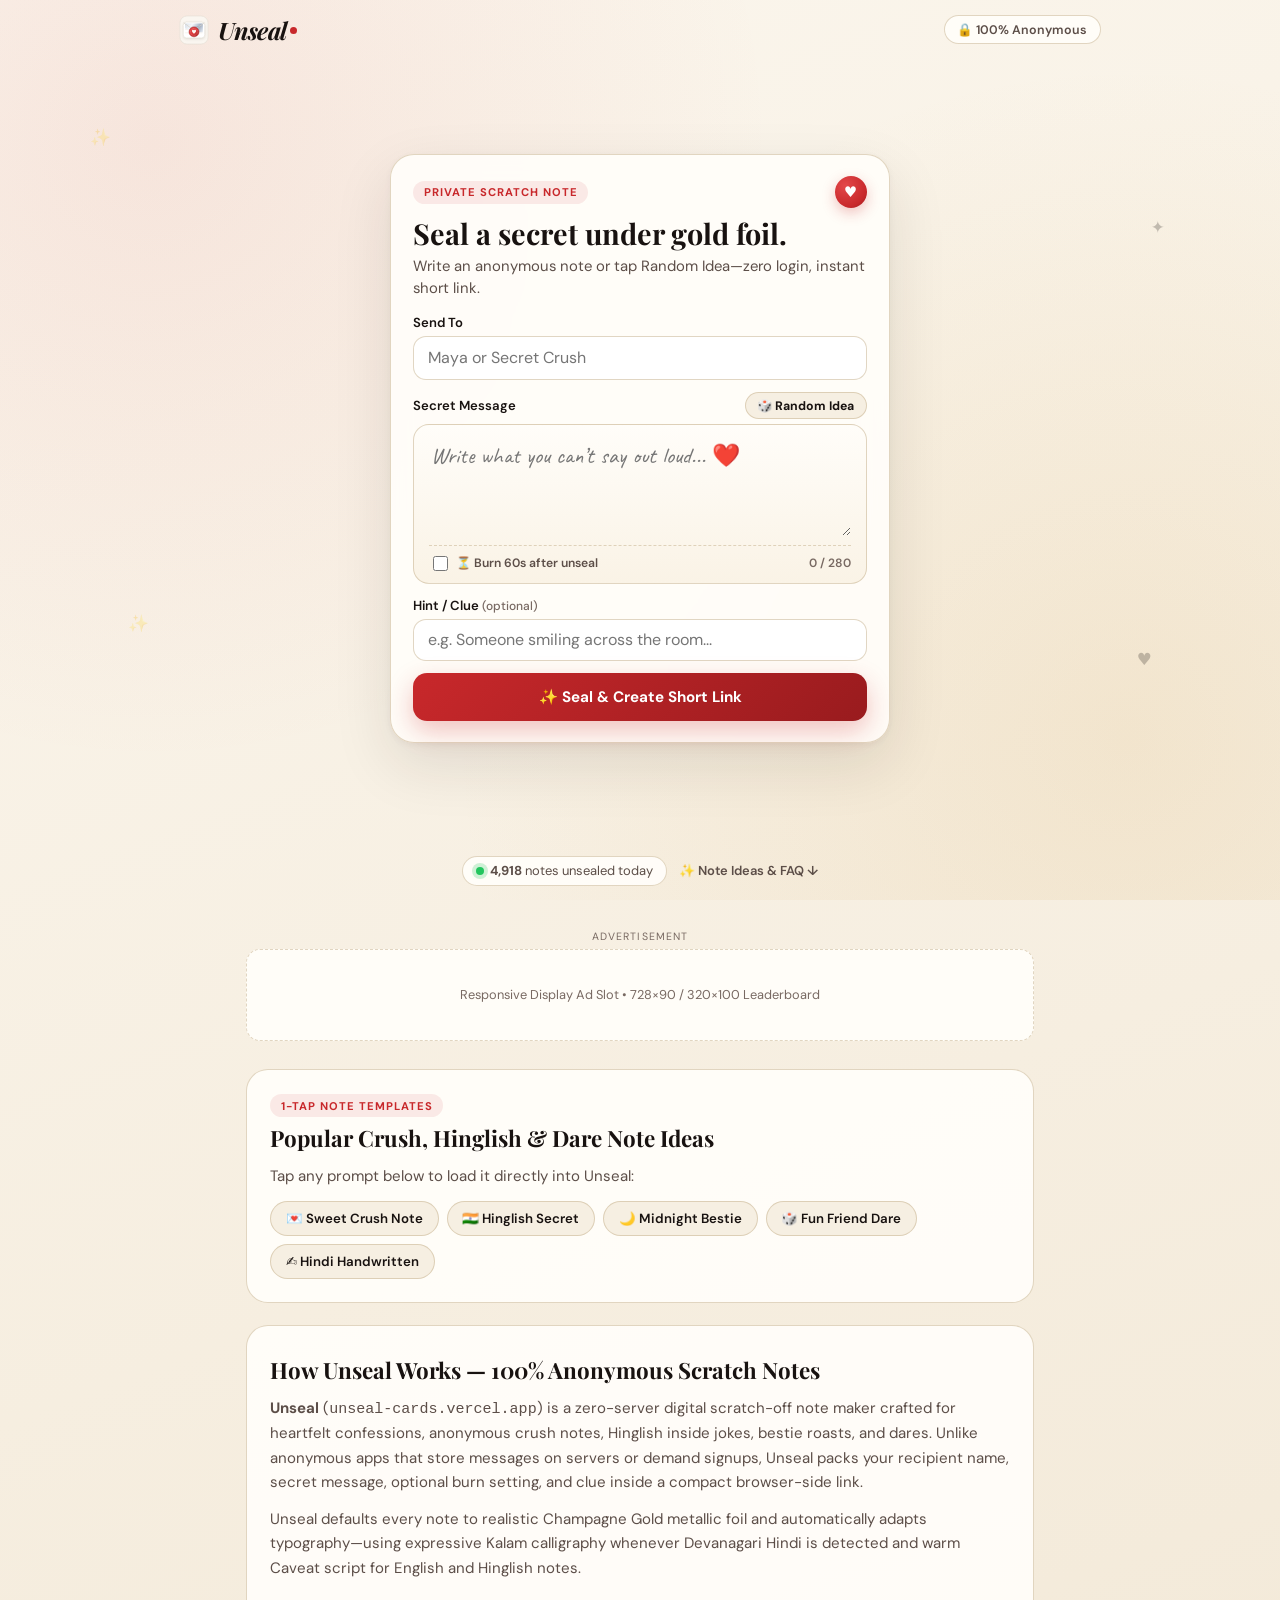
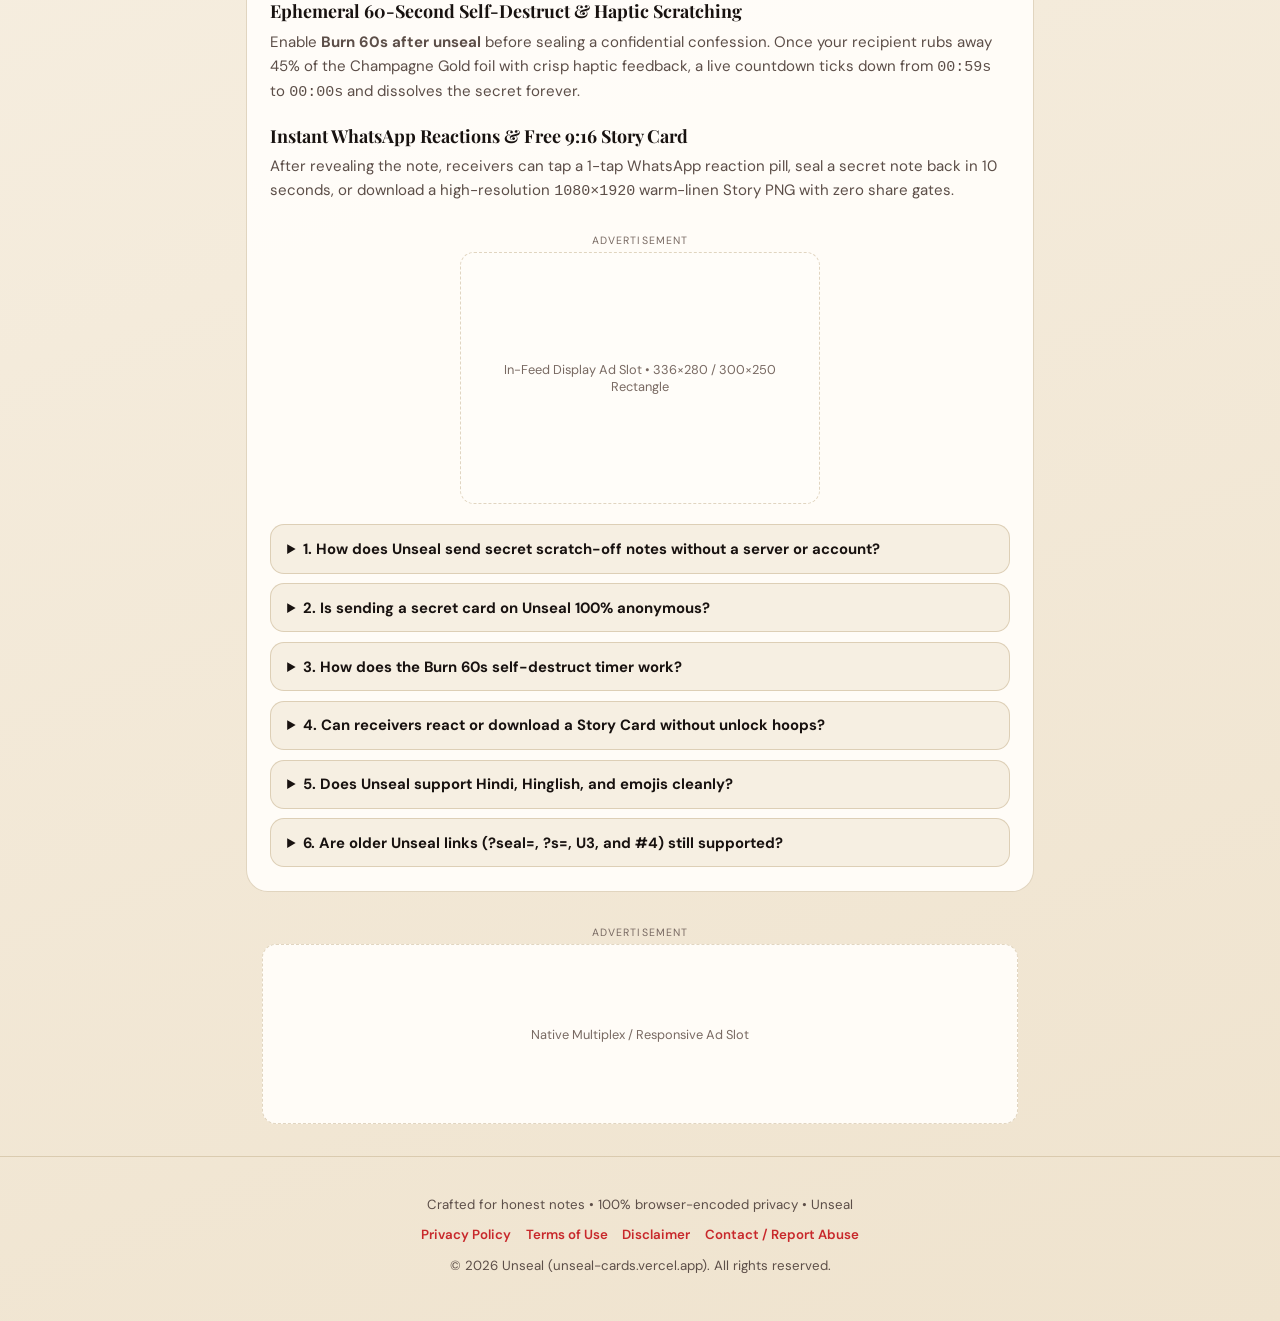
==== commit 55d128af: "refactor: zero-clutter high-conversion viral edition of Unseal" ====
--- a/index.html
+++ b/index.html
@@ -14,7 +14,7 @@
     gtag('js', new Date());
   </script>
 
-  <!-- Instant Receiver & Standalone PWA Boot Guard (zero composer flash) -->
+  <!-- Instant Receiver Boot Guard (zero composer flash) -->
   <script>
     (function () {
       var isRec =
@@ -22,20 +22,16 @@
         location.search.indexOf('s=') !== -1 ||
         location.hash.length > 6;
       if (isRec) document.documentElement.className += ' receiver-boot';
-      var isPwa =
-        (window.matchMedia && window.matchMedia('(display-mode: standalone)').matches) ||
-        window.navigator.standalone === true;
-      if (isPwa) document.documentElement.className += ' is-pwa';
     })();
   </script>
 
-  <title>Unseal — Secret Scratch Note &amp; Mystery Story Gift Card App</title>
+  <title>Unseal — Anonymous Scratch-Off Secret Notes &amp; Confessions</title>
   <meta name="description"
-    content="Send an anonymous metallic foil scratch note on WhatsApp &amp; Instagram with a short link. Pick foil &amp; handwriting style, unseal the note &amp; claim a 9:16 Story Gift Card—installable PWA.">
+    content="Send an anonymous Champagne Gold scratch-off note on WhatsApp &amp; Instagram with a short link. Optional 60s self-destruct timer, 1-tap WhatsApp reactions &amp; instant 9:16 Story Card export.">
 
   <!-- Google Search Console: Comprehensive High-Intent Keywords (English & Hinglish) -->
   <meta name="keywords"
-    content="unseal, secret scratch note maker, anonymous secret message link whatsapp, secret crush confession card online, digital scratch card maker, confession link generator instagram story, mystery gift card status maker, festival greeting scratch card, send anonymous note without login, hinglish crush confession card, pyar ka izhaar scratch card, secret dare link for friends, free pwa secret note app, unseal-cards.vercel.app">
+    content="unseal, secret scratch note maker, anonymous secret message link whatsapp, secret crush confession card online, digital scratch card maker, confession link generator instagram story, self destruct secret note, anonymous hinglish confession link, pyar ka izhaar scratch card, secret dare link for friends, unseal-cards.vercel.app">
   <meta name="author" content="Unseal">
   <meta name="robots" content="index, follow, max-image-preview:large, max-snippet:-1, max-video-preview:-1">
   <meta name="theme-color" content="#C8282B">
@@ -54,22 +50,21 @@
   <meta property="og:site_name" content="Unseal">
   <meta property="og:locale" content="en_US">
   <meta property="og:url" content="https://unseal-cards.vercel.app/">
-  <meta property="og:title" content="💌 Someone Sealed a Secret Note for You — Tap &amp; Scratch to Unseal">
+  <meta property="og:title" content="💌 Someone Sealed a Secret Note for You — Scratch Gold Foil to Unseal">
   <meta property="og:description"
-    content="Rub metallic foil to reveal your hidden note + unseal a bespoke 9:16 Gift Card for WhatsApp Status &amp; IG Story.">
+    content="Rub Champagne Gold foil with your finger to reveal a private note before it vanishes—zero login required.">
   <meta property="og:image" content="https://unseal-cards.vercel.app/assets/og-image.png">
   <meta property="og:image:secure_url" content="https://unseal-cards.vercel.app/assets/og-image.png">
   <meta property="og:image:type" content="image/png">
   <meta property="og:image:width" content="1200">
   <meta property="og:image:height" content="630">
-  <meta property="og:image:alt"
-    content="Unseal secret postcard sealed under champagne gold foil next to a surprise Mystery Gift Card">
+  <meta property="og:image:alt" content="Unseal private postcard sealed under brushed champagne gold foil">
 
   <!-- Twitter Card -->
   <meta name="twitter:card" content="summary_large_image">
   <meta name="twitter:title" content="💌 Someone Sealed a Secret Note for You — Unseal">
   <meta name="twitter:description"
-    content="Rub metallic foil to unseal a secret confession + crack open your bespoke 9:16 Surprise Gift Card for Status &amp; Stories.">
+    content="Rub brushed champagne gold foil to reveal a secret note + react back in 1 tap.">
   <meta name="twitter:image" content="https://unseal-cards.vercel.app/assets/og-image.png">
 
   <!-- Brand Icons & PWA Manifest -->
@@ -78,7 +73,7 @@
   <link rel="apple-touch-icon" sizes="180x180" href="assets/apple-touch-icon.png">
   <link rel="manifest" href="site.webmanifest">
 
-  <!-- Signature Curated Google Fonts -->
+  <!-- Signature Curated Google Fonts (Caveat Script, Hindi Kalam, Playfair Display, DM Sans) -->
   <link rel="preconnect" href="https://fonts.googleapis.com">
   <link rel="preconnect" href="https://fonts.gstatic.com" crossorigin>
   <link
@@ -94,14 +89,14 @@
     "@context": "https://schema.org",
     "@type": "WebApplication",
     "name": "Unseal",
-    "alternateName": "Unseal Scratch-to-Reveal Secret Note & Gift Card App",
+    "alternateName": "Unseal Anonymous Scratch-Off Secret Note App",
     "url": "https://unseal-cards.vercel.app/",
-    "description": "Free installable PWA scratch-off secret note maker with ultra-short browser-side URL encoding, custom foil finishes, live handwriting fonts, 12 seasonal & evergreen themes, optional 60s self-destruct timer, and instant 9:16 Story Gift Cards.",
+    "description": "Free zero-server scratch-off secret note maker with ultra-short browser-side links, Champagne Gold foil canvas, automatic Hindi Kalam and English Script handwriting, 60-second ephemeral burn timer, and free 1080x1920 Story Card export.",
     "applicationCategory": "SocialNetworkingApplication",
     "operatingSystem": "All",
     "browserRequirements": "Requires JavaScript and HTML5 Canvas",
     "isAccessibleForFree": true,
-    "keywords": "secret scratch note maker, anonymous whatsapp confession link, mystery story gift card, hindi hinglish scratch card, installable secret note pwa",
+    "keywords": "secret scratch note maker, anonymous whatsapp confession link, hindi hinglish scratch card, self destruct note link",
     "image": "https://unseal-cards.vercel.app/assets/og-image.png",
     "offers": {
       "@type": "Offer",
@@ -109,11 +104,11 @@
       "priceCurrency": "USD"
     },
     "featureList": [
-      "Ultra-compact client-side encoding with zero server storage",
-      "4 metallic foil finishes (Gold, Rose Gold, Silver, Holo) & 4 handwriting fonts",
-      "12 selectable themes with automatic calendar date ambience",
-      "Optional 60-second ephemeral self-destruct timer after unseal",
-      "One-tap bespoke 9:16 Story Gift Cards & instant Installable PWA experience"
+      "100% browser-encoded short links with zero server database storage",
+      "Champagne Gold metallic foil canvas with tactile haptic feedback",
+      "Auto-detected Hindi Kalam and English Caveat script handwriting",
+      "Optional 60-second ephemeral self-destruct timer after reveal",
+      "Instant 1-tap WhatsApp reactions and free 1080x1920 Story Card PNG export"
     ]
   }
   </script>
@@ -129,39 +124,39 @@
         "name": "How does Unseal send secret scratch-off notes without a server or account?",
         "acceptedAnswer": {
           "@type": "Answer",
-          "text": "Unseal compresses your recipient name, message, chosen style, and optional clue inside your browser into a short URL format. Zero servers or databases ever read or store your note."
+          "text": "Unseal compresses your recipient name, message, clue, and burn setting directly inside your browser into a short URL. No backend database or account ever reads or stores your note."
         }
       },
       {
         "@type": "Question",
-        "name": "Do both sender and receiver get unique Mystery Story Gift Cards?",
+        "name": "Is sending a secret card on Unseal 100% anonymous?",
         "acceptedAnswer": {
           "@type": "Answer",
-          "text": "Yes. Both sender and receiver can crack open their own unique 9:16 Keepsake Gift Card in one tap—complete with custom palette tones, Vibe Aura score, and fortune line ready for WhatsApp Status or IG Story."
+          "text": "Yes. Unseal never asks for your name, phone number, email, or login. You choose how much hint—if any—to include inside the optional Clue box."
         }
       },
       {
         "@type": "Question",
-        "name": "Can I customize the foil finish, writing font, and theme style?",
+        "name": "How does the Burn 60s self-destruct timer work?",
         "acceptedAnswer": {
           "@type": "Answer",
-          "text": "Yes. Choose between Champagne Gold, Rose Gold, Sterling Silver, and Holo Prism foils, 4 typography styles including Hindi Kalam & English Script, and 12 live visual themes—or leave Auto mode on to match the date automatically."
+          "text": "When Burn 60s after unseal is enabled, a live 00:59s countdown begins as soon as the receiver scratches 45% of the gold foil. At 00:00, the secret note dissolves cleanly."
         }
       },
       {
         "@type": "Question",
-        "name": "Can I install Unseal on my phone directly from the browser?",
+        "name": "Can receivers react or download a Story Card without unlock hoops?",
         "acceptedAnswer": {
           "@type": "Answer",
-          "text": "Yes. Unseal triggers supported Chrome and Edge native browser install prompts on tap and includes an offline Service Worker, fullscreen shell, and quick Add to Home Screen steps for iPhone Safari."
+          "text": "Yes. Right after unsealing, receivers can send a 1-tap WhatsApp reaction, seal a secret note back in 10 seconds, or freely download a 1080x1920 9:16 Story PNG."
         }
       },
       {
         "@type": "Question",
-        "name": "How does the 60-second self-destruct option work?",
+        "name": "Does Unseal support Hindi, Hinglish, and emojis cleanly?",
         "acceptedAnswer": {
           "@type": "Answer",
-          "text": "Toggle Burn 60s before sealing your card. Once the recipient finishes scratching the foil, a live 60-second countdown begins and gently blurs and fades the secret text when the timer finishes."
+          "text": "Yes. Unseal automatically detects Hindi Devanagari text and switches to Kalam handwriting, while English and Hinglish appear in warm Caveat script."
         }
       },
       {
@@ -169,7 +164,7 @@
         "name": "Are older Unseal links (?seal=, ?s=, U3, and #4) still supported?",
         "acceptedAnswer": {
           "@type": "Answer",
-          "text": "Yes. Unseal remains 100% backward compatible with legacy ?seal= and ?s= links alongside compact U3, #4, and #5 styled short links."
+          "text": "Yes. Unseal remains backward compatible with legacy ?seal=, ?s=, U3, #4, and #5 short links."
         }
       }
     ]
@@ -188,34 +183,18 @@
 
 <body>
 
-  <!-- PERSISTENT BROWSER PWA INSTALL SUGGESTION BANNER (Hidden only when already installed as PWA) -->
-  <div id="browserInstallBanner" class="browser-install-banner" role="region" aria-label="Install Unseal App">
-    <div class="bib-left">
-      <img src="assets/icon-192.png" alt="Unseal App Icon" width="36" height="36" class="bib-icon">
-      <div class="bib-copy">
-        <strong id="bibTitle">Install Unseal App</strong>
-        <span id="bibSub">Get offline access, instant home-screen launch &amp; faster link crafting</span>
-      </div>
-    </div>
-    <div class="bib-actions">
-      <button id="bibInstallBtn" type="button" class="bib-install-btn">📲 Install App</button>
-      <button id="bibDismissBtn" type="button" class="bib-close-btn" aria-label="Dismiss install banner">✕</button>
-    </div>
-  </div>
-
-  <!-- ==================== FULL-SCREEN ADAPTIVE ATELIER STAGE ==================== -->
+  <!-- ==================== FULL-RATIO ZERO-CLUTTER STAGE ==================== -->
   <div id="appFullscreenShell" class="app-fullscreen-shell">
 
-    <!-- Background Ambient Particles (Palette & glyphs driven by active theme) -->
+    <!-- Clean Subtle Ambient Sparkles -->
     <div id="ambientSparkles" class="ambient-sparkles" aria-hidden="true">
       <span class="spark-dot s1" data-glyph="✨"></span>
       <span class="spark-dot s2" data-glyph="✦"></span>
       <span class="spark-dot s3" data-glyph="✨"></span>
-      <span class="spark-dot s4" data-glyph="✦"></span>
-      <span class="spark-dot s5" data-glyph="♥"></span>
+      <span class="spark-dot s4" data-glyph="♥"></span>
     </div>
 
-    <!-- CLEAN RESPONSIVE HEADER -->
+    <!-- CLEAN HEADER (Brand Left + Non-Clickable Trust Badge Right, ZERO Buttons) -->
     <header class="site-header">
       <a id="brandResetLink" href="./" class="brand-link" aria-label="Unseal Home">
         <img src="assets/logo.svg" alt="Unseal wax seal logo" width="32" height="32" class="brand-logo-img">
@@ -225,112 +204,40 @@
         </span>
       </a>
 
-      <div class="header-actions">
-        <button id="themeToggleBtn" type="button" class="icon-pill-btn theme-pill-btn" aria-label="Choose Theme Style"
-          title="Switch theme &amp; colors">
-          <span id="themeToggleIcon" aria-hidden="true">🎨</span>
-          <span id="themeToggleLabel" class="pill-btn-text">Style</span>
-        </button>
-
-        <button id="installAppBtn" type="button" class="install-app-btn" title="Install Unseal App">
-          <span aria-hidden="true">📲</span>
-          <span class="install-btn-label">Install</span>
-        </button>
-
-        <button id="fullscreenToggleBtn" type="button" class="icon-pill-btn" aria-label="Toggle Fullscreen"
-          aria-pressed="false" title="Full-screen mode">
-          <span id="fullscreenIcon">⛶</span>
-        </button>
-
-        <button id="audioToggleBtn" type="button" class="audio-toggle-btn" aria-label="Toggle Sound Effects"
-          aria-pressed="false" title="Toggle scratch &amp; reveal sound">
-          <span id="audioToggleIcon">🔇</span>
-          <span class="audio-toggle-label">Sound</span>
-        </button>
-      </div>
+      <span class="trust-badge-pill">🔒 100% Anonymous</span>
     </header>
 
-    <!-- CENTERED FULL-RATIO MAIN CARD STAGE -->
+    <!-- CENTERED MAIN CARD STAGE -->
     <main class="main-stage">
 
       <!-- ==================== VIEW 1: WRITE & SEAL ==================== -->
       <section id="viewWrite" class="stage-view">
 
-        <!-- Composer Atelier Card (Smooth Unlined Velvet Parchment) -->
+        <!-- Single-Viewport Clean Composer -->
         <article id="composerCard" class="paper-card composer-card">
           <div class="card-top-meta">
             <span class="kicker-badge">PRIVATE SCRATCH NOTE</span>
             <span class="signature-wax-chip" id="composerCrestChip" aria-hidden="true">♥</span>
           </div>
 
-          <h1 class="card-headline">Seal a secret they have to unseal.</h1>
-          <p class="card-lead">Pick your metallic foil &amp; handwriting ink, then share via short link with zero login.</p>
+          <h1 class="card-headline">Seal a secret under gold foil.</h1>
+          <p class="card-lead">Write an anonymous note or tap Random Idea—zero login, instant short link.</p>
 
           <div class="form-stack">
-            <div class="name-pair-grid">
-              <div class="field-group">
-                <label for="recipientInput" class="field-label">Send To</label>
-                <input id="recipientInput" type="text" maxlength="32" autocomplete="off"
-                  placeholder="Maya or Secret Crush" class="text-input">
-              </div>
-
-              <div class="field-group">
-                <label for="senderNameInput" class="field-label">Your Name <span
-                    class="label-muted">(optional)</span></label>
-                <input id="senderNameInput" type="text" maxlength="24" autocomplete="off"
-                  placeholder="For your Gift Card" class="text-input">
-              </div>
-            </div>
-
-            <!-- Interactive Card Craft Strip: Foil + Typography + Ephemeral Burn -->
-            <div class="craft-options-grid">
-              <div class="craft-group">
-                <span class="craft-label">Scratch Foil</span>
-                <div id="foilSelectorRow" class="foil-selector-row" role="radiogroup" aria-label="Select scratch foil">
-                  <button type="button" class="foil-pill is-active" data-foil="gold" aria-pressed="true"
-                    title="Champagne Gold">
-                    <span class="foil-swatch sw-gold"></span>
-                    <span>Gold</span>
-                  </button>
-                  <button type="button" class="foil-pill" data-foil="rosegold" aria-pressed="false" title="Rose Gold">
-                    <span class="foil-swatch sw-rosegold"></span>
-                    <span>Rose</span>
-                  </button>
-                  <button type="button" class="foil-pill" data-foil="silver" aria-pressed="false"
-                    title="Sterling Silver">
-                    <span class="foil-swatch sw-silver"></span>
-                    <span>Silver</span>
-                  </button>
-                  <button type="button" class="foil-pill" data-foil="holo" aria-pressed="false" title="Holo Prism">
-                    <span class="foil-swatch sw-holo"></span>
-                    <span>Holo</span>
-                  </button>
-                </div>
-              </div>
-
-              <div class="craft-group">
-                <span class="craft-label">Ink Style</span>
-                <div id="fontSelectorRow" class="font-selector-row" role="radiogroup" aria-label="Select writing font">
-                  <button type="button" class="font-pill is-active f-script" data-font="script"
-                    aria-pressed="true">Script</button>
-                  <button type="button" class="font-pill f-hindi" data-font="hindi"
-                    aria-pressed="false">Kalam</button>
-                  <button type="button" class="font-pill f-serif" data-font="serif"
-                    aria-pressed="false">Serif</button>
-                  <button type="button" class="font-pill f-clean" data-font="clean"
-                    aria-pressed="false">Clean</button>
-                </div>
-              </div>
+            <div class="field-group">
+              <label for="recipientInput" class="field-label">Send To</label>
+              <input id="recipientInput" type="text" maxlength="32" autocomplete="off"
+                placeholder="Maya or Secret Crush" class="text-input">
             </div>
 
             <div class="field-group">
               <div class="label-split">
                 <label for="secretTextarea" class="field-label">Secret Message</label>
-                <span class="label-hint">Hindi, Hinglish &amp; emojis</span>
+                <button id="shuffleIdeaBtn" type="button" class="shuffle-idea-btn">🎲 Random Idea</button>
               </div>
 
-              <div class="signature-letter-box">
-                <textarea id="secretTextarea" rows="4" maxlength="280" autocomplete="off"
+              <div id="letterBoxShell" class="signature-letter-box">
+                <textarea id="secretTextarea" rows="3" maxlength="280" autocomplete="off"
                   placeholder="Write what you can’t say out loud... ❤️" class="letter-textarea font-script"></textarea>
                 <div class="letter-box-footer">
                   <label class="burn-toggle-chip" title="Erase revealed note cleanly after 60 seconds">
@@ -354,17 +261,17 @@
           </div>
         </article>
 
-        <!-- Sender Ready View: Short Link + Prominent Copy + Compact Preview + 1-Tap Gift Vault -->
+        <!-- Frictionless 2-Button Sender Share Screen -->
         <article id="senderReadyCard" class="paper-card ready-card hidden">
           <div class="ready-top-bar">
             <div>
-              <span class="kicker-badge">SEALED &amp; READY</span>
+              <span class="kicker-badge">SEALED UNDER GOLD FOIL</span>
               <h2 id="readyHeadline" class="ready-title">Sealed for Someone ✨</h2>
             </div>
             <button id="editSealedBtn" type="button" class="text-action-btn">← Edit</button>
           </div>
 
-          <!-- Short Trust Link Bar -->
+          <!-- Encrypted Short Link Bar -->
           <div class="url-trust-wrap">
             <div class="url-copy-bar">
               <div class="url-text-wrap">
@@ -376,86 +283,25 @@
             <p class="link-trust-caption">✅ Private encrypted link • Zero server storage</p>
           </div>
 
-          <!-- SLEEK COMPACT LINK PREVIEW CARD -->
-          <div class="wa-mini-preview" aria-label="Shared link preview card">
+          <!-- Compact WhatsApp Link Preview Card -->
+          <div class="wa-mini-preview" aria-label="WhatsApp link preview card">
             <img src="assets/og-image.png" alt="Unseal link preview" class="wa-mini-thumb" width="1200" height="630">
             <div class="wa-mini-copy">
               <span class="wa-mini-domain">unseal-cards.vercel.app</span>
-              <strong id="waPreviewTitle" class="wa-mini-title">💌 For Maya — Scratch to Unseal</strong>
-              <span id="waPreviewSub" class="wa-mini-sub">Gold foil secret note + Surprise Story Gift</span>
-            </div>
-          </div>
-
-          <!-- Prominent Copy Link + Social Share Actions -->
-          <div class="share-actions-grid">
-            <button id="copyMainLinkBtn" type="button" class="btn-copy-primary">
-              <span>📋 Copy Short Link</span>
+              <strong id="waPreviewTitle" class="wa-mini-title">💌 For Maya — Scratch Gold Foil</strong>
+              <span id="waPreviewSub" class="wa-mini-sub">Rub the screen before it disappears!</span>
+            </div>
+          </div>
+
+          <!-- ONLY 2 BOLD HIGH-CONVERTING BUTTONS -->
+          <div class="ready-cta-stack">
+            <button id="whatsappShareBtn" type="button" class="btn-whatsapp">
+              <span>💚 Send Secret Card on WhatsApp</span>
             </button>
-            <button id="whatsappShareBtn" type="button" class="btn-whatsapp">
-              <span id="whatsappSendBtnText">💚 Send on WhatsApp</span>
+            <button id="copyIgBtn" type="button" class="btn-instagram-copy">
+              <span>📋 Copy Link for Instagram Story / Bio</span>
             </button>
-            <button id="copyIgBtn" type="button" class="btn-instagram">
-              <span id="copyIgBtnText">📸 Copy for IG / Story</span>
-            </button>
-            <button id="shareTelegramBtn" type="button" class="btn-soft">
-              <span>✈️ Telegram</span>
-            </button>
-            <button id="nativeShareBtn" type="button" class="btn-soft">
-              <span>📤 More Apps</span>
-            </button>
-          </div>
-
-          <!-- SENDER INSTANT SURPRISE GIFT VAULT (Zero share lock!) -->
-          <section id="senderGiftBox" class="gift-reward-panel" aria-labelledby="senderGiftTitle">
-            <div class="gift-header-row">
-              <span id="senderGiftTitle" class="gift-badge">🎁 YOUR SURPRISE STORY GIFT</span>
-              <span id="senderQuestPill" class="gift-status-tag">Ready to Crack</span>
-            </div>
-            <p id="senderQuestDesc" class="gift-desc">
-              Tap once below to crack open your bespoke <strong>9:16 Keepsake Gift Card</strong> for WhatsApp Status
-              &amp; IG Story.
-            </p>
-
-            <!-- Live Bespoke Vector Artwork Card -->
-            <div id="senderGiftMiniCard" class="gift-mini-card is-locked-vault">
-              <svg id="senderGiftSvgPattern" class="gift-pattern-svg" viewBox="0 0 360 220"
-                preserveAspectRatio="xMidYMid slice" aria-hidden="true"></svg>
-              <div class="gift-mini-inner">
-                <div class="gift-mini-top">
-                  <span id="senderGiftTierLabel" class="gift-mini-kicker">UNSEAL • BESPOKE KEEPSAKE</span>
-                  <span class="gift-mini-tag">PRIVATE GIFT</span>
-                </div>
-                <div class="gift-mini-center">
-                  <div id="senderGiftCrest" class="gift-mini-crest" aria-hidden="true">🎁</div>
-                  <p id="senderGiftMainText" class="gift-mini-main">Your Surprise Gift Awaits</p>
-                  <p id="senderGiftSubText" class="gift-mini-sub">Custom Aura Score &amp; Fortune sealed inside</p>
-                </div>
-                <div class="gift-mini-foot">
-                  <span>unseal-cards.vercel.app</span>
-                  <span>9:16 Story Card</span>
-                </div>
-              </div>
-
-              <div id="senderVaultVeil" class="vault-lock-veil">
-                <span class="vault-lock-icon">✨</span>
-                <strong id="senderVaultVeilTitle">Tap Below to Reveal Your Card</strong>
-                <span id="senderVaultVeilSub">Custom bespoke artwork, Aura Score &amp; Fortune waiting inside!</span>
-              </div>
-            </div>
-
-            <button id="senderRevealGiftBtn" type="button" class="btn-gold-gift quest-cta-btn">
-              <span>🎁 Unseal My Surprise Gift</span>
-            </button>
-
-            <div id="senderGiftUnlockedBtns" class="gift-btn-row hidden">
-              <button id="downloadGiftCardBtn" type="button" class="btn-gold-gift">
-                <span>📥 Download 9:16 Gift Card</span>
-              </button>
-              <button id="shareGiftImageBtn" type="button" class="btn-soft">
-                <span>📤 Share Story Image</span>
-              </button>
-            </div>
-          </section>
+          </div>
 
           <div class="ready-footer-links">
             <button id="testScratchBtn" type="button" class="text-action-btn">👀 Preview Scratch Card</button>
@@ -470,7 +316,7 @@
       <section id="viewPreview" class="stage-view hidden">
 
         <div id="previewTopBar" class="preview-back-row hidden">
-          <button id="backToReadyBtn" type="button" class="text-action-btn">← Back to Share &amp; Gift Vault</button>
+          <button id="backToReadyBtn" type="button" class="text-action-btn">← Back to Share Link</button>
         </div>
 
         <article id="receiverPostcard" class="paper-card receiver-card">
@@ -486,7 +332,7 @@
             For You, someone sealed a secret note.
           </h2>
 
-          <!-- Interactive Metallic Foil Scratch Canvas + Sparkle Dust Layer -->
+          <!-- Responsive Aspect-Ratio Champagne Gold Foil Scratch Canvas -->
           <div id="scratchBox" class="scratch-box">
             <div id="underneathSecretBox" class="underneath-secret-box">
               <span class="note-kicker">UNSEALED NOTE</span>
@@ -499,89 +345,45 @@
               </div>
             </div>
 
-            <canvas id="scratchCanvas" aria-label="Scratch off metallic foil to reveal secret message"></canvas>
+            <canvas id="scratchCanvas" aria-label="Scratch off Champagne Gold foil to reveal secret message"></canvas>
             <canvas id="sparkleOverlayCanvas" class="sparkle-overlay-canvas" aria-hidden="true"></canvas>
           </div>
 
-          <!-- Progress & Quick Reveal Fallback -->
+          <!-- Scratch Progress & Quick Reveal Fallback -->
           <div class="scratch-controls-row">
-            <span id="scratchStatusPill" class="scratch-status-pill">🪙 Rub foil gently to unseal</span>
+            <span id="scratchStatusPill" class="scratch-status-pill">🪙 Rub gold foil gently to unseal</span>
             <button id="quickRevealBtn" type="button" class="text-action-btn">Quick Reveal</button>
           </div>
 
-          <!-- Clue Box -->
+          <!-- Sender Clue Box -->
           <div class="clue-card">
             <span class="clue-label">🕵️ CLUE FROM SENDER</span>
             <p id="revealedClueText" class="clue-text">"A quiet admirer"</p>
           </div>
 
-          <!-- Receiver Post-Reveal Actions -->
+          <!-- Receiver Post-Reveal Viral Chain Loop (Revealed at 45% Scratch) -->
           <div id="postRevealActions" class="post-reveal-actions hidden">
 
-            <div id="receiverReactionsRow" class="reaction-bar" aria-label="Quick reactions">
-              <button type="button" class="react-pill" data-react="❤️">❤️ Melt</button>
-              <button type="button" class="react-pill" data-react="😳">😳 Caught me!</button>
-              <button type="button" class="react-pill" data-react="🔥">🔥 Epic</button>
-              <button type="button" class="react-pill" data-react="🥹">🥹 Made my day</button>
-            </div>
-
-            <section id="receiverGiftBox" class="gift-reward-panel" aria-labelledby="receiverGiftTitle">
-              <div class="gift-header-row">
-                <span id="receiverGiftTitle" class="gift-badge">🎁 YOUR SURPRISE STORY GIFT</span>
-                <span id="receiverQuestPill" class="gift-status-tag">Ready to Crack</span>
+            <div class="reaction-section">
+              <span class="reaction-heading">Send Anonymous Reaction Back</span>
+              <div id="receiverReactionsRow" class="reaction-bar" aria-label="1-tap WhatsApp reactions">
+                <button type="button" class="react-pill" data-react="❤️ Blushing rn">❤️ Blushing rn</button>
+                <button type="button" class="react-pill" data-react="😳 Wait, who is this?!">😳 Wait, who is
+                  this?!</button>
+                <button type="button" class="react-pill" data-react="🔥 Caught you!">🔥 Caught you!</button>
+                <button type="button" class="react-pill" data-react="😂 Chal jhoothe!">😂 Chal jhoothe!</button>
               </div>
-              <p id="receiverQuestDesc" class="gift-desc">
-                Someone sent you a secret—plus your own unique <strong>9:16 Story Gift Card</strong> awaits inside!
-                Tap below to crack it open.
-              </p>
-
-              <div id="receiverGiftMiniCard" class="gift-mini-card is-locked-vault">
-                <svg id="receiverGiftSvgPattern" class="gift-pattern-svg" viewBox="0 0 360 220"
-                  preserveAspectRatio="xMidYMid slice" aria-hidden="true"></svg>
-                <div class="gift-mini-inner">
-                  <div class="gift-mini-top">
-                    <span id="receiverGiftTierLabel" class="gift-mini-kicker">UNSEAL • BESPOKE KEEPSAKE</span>
-                    <span class="gift-mini-tag">FOR YOU</span>
-                  </div>
-                  <div class="gift-mini-center">
-                    <div id="receiverGiftCrest" class="gift-mini-crest" aria-hidden="true">🎁</div>
-                    <p id="receiverGiftMainText" class="gift-mini-main">Your Surprise Gift Awaits</p>
-                    <p id="receiverGiftSubText" class="gift-mini-sub">Custom Aura Score &amp; Fortune sealed inside</p>
-                  </div>
-                  <div class="gift-mini-foot">
-                    <span>unseal-cards.vercel.app</span>
-                    <span>9:16 Story Card</span>
-                  </div>
-                </div>
-
-                <div id="receiverVaultVeil" class="vault-lock-veil">
-                  <span class="vault-lock-icon">🎁</span>
-                  <strong id="receiverVaultVeilTitle">Tap Below to Crack Your Gift</strong>
-                  <span id="receiverVaultVeilSub">Claim your unique 9:16 Story Gift Card in one tap!</span>
-                </div>
-              </div>
-
-              <button id="receiverRevealGiftBtn" type="button" class="btn-gold-gift quest-cta-btn">
-                <span>🎁 Crack Open Your Gift</span>
+            </div>
+
+            <div class="viral-chain-stack">
+              <button id="sealBackBtn" type="button" class="wax-seal-btn">
+                <span>💌 Seal a Secret Note Back (Takes 10s)</span>
               </button>
-
-              <div id="receiverGiftUnlockedBtns" class="gift-btn-row hidden">
-                <button id="receiverGiftBtn" type="button" class="btn-gold-gift">
-                  <span>📥 Download 9:16 Gift Card</span>
-                </button>
-                <button id="receiverShareGiftImageBtn" type="button" class="btn-soft">
-                  <span>📤 Share Story Image</span>
-                </button>
-              </div>
-            </section>
-
-            <div class="post-reveal-secondary">
-              <button id="copyInviteLinkBtn" type="button" class="btn-copy-primary">🔗 Copy Link to Share</button>
-              <button id="sealBackBtn" type="button" class="wax-seal-btn">💌 Send a Secret Note Back</button>
-              <button id="downloadRevealedCardBtn" type="button" class="btn-soft">📸 Save Revealed Note PNG</button>
-            </div>
-            <button id="openShareModalBtn" type="button" class="text-action-btn center-inline-link">🎁 Open Surprise
-              Gift Popup</button>
+              <button id="downloadStoryCardBtn" type="button" class="btn-outline-story">
+                <span>📸 Download Story Card for IG / Status</span>
+              </button>
+            </div>
+
           </div>
 
         </article>
@@ -600,137 +402,6 @@
     </footer>
 
   </div><!-- /.app-fullscreen-shell -->
-
-  <!-- ==================== THEME & STYLE SWITCHER MODAL ==================== -->
-  <div id="themeModal" class="modal-backdrop hidden" role="dialog" aria-modal="true" aria-labelledby="themeModalTitle">
-    <div class="modal-card theme-modal-card">
-      <div class="legal-modal-head">
-        <div>
-          <span class="popup-pill">🎨 LIVE CARD STUDIO</span>
-          <h2 id="themeModalTitle" class="theme-modal-title">Choose Atmosphere &amp; Theme</h2>
-        </div>
-        <button id="closeThemeModalBtn" type="button" class="modal-close-x" aria-label="Close theme switcher">✕</button>
-      </div>
-
-      <p class="theme-modal-sub">Switch colors &amp; mood anytime, or let Unseal follow calendar festivals
-        automatically.</p>
-
-      <button id="themeAutoBtn" type="button" class="theme-auto-btn is-selected">
-        <span>✨ Auto Calendar Mode</span>
-        <small id="themeAutoDesc">Adapts quietly to the season</small>
-      </button>
-
-      <div id="themeGrid" class="theme-grid" aria-label="12 visual themes">
-        <button type="button" class="theme-option-btn" data-theme-id="atelier"><span
-            class="th-dot th-atelier"></span><span>Classic Crimson</span></button>
-        <button type="button" class="theme-option-btn" data-theme-id="diwali"><span
-            class="th-dot th-diwali"></span><span>Diwali Glow</span></button>
-        <button type="button" class="theme-option-btn" data-theme-id="holi"><span
-            class="th-dot th-holi"></span><span>Holi Splash</span></button>
-        <button type="button" class="theme-option-btn" data-theme-id="eid"><span
-            class="th-dot th-eid"></span><span>Eid Emerald</span></button>
-        <button type="button" class="theme-option-btn" data-theme-id="valentine"><span
-            class="th-dot th-valentine"></span><span>Rose Romance</span></button>
-        <button type="button" class="theme-option-btn" data-theme-id="christmas"><span
-            class="th-dot th-christmas"></span><span>Winter Noel</span></button>
-        <button type="button" class="theme-option-btn" data-theme-id="newyear"><span
-            class="th-dot th-newyear"></span><span>Midnight Gold</span></button>
-        <button type="button" class="theme-option-btn" data-theme-id="rakhi"><span
-            class="th-dot th-rakhi"></span><span>Saffron Spark</span></button>
-        <button type="button" class="theme-option-btn" data-theme-id="navratri"><span
-            class="th-dot th-navratri"></span><span>Garba Magenta</span></button>
-        <button type="button" class="theme-option-btn" data-theme-id="ganesh"><span
-            class="th-dot th-ganesh"></span><span>Modak Tilak</span></button>
-        <button type="button" class="theme-option-btn" data-theme-id="halloween"><span
-            class="th-dot th-halloween"></span><span>Mystic Plum</span></button>
-        <button type="button" class="theme-option-btn" data-theme-id="midnight"><span
-            class="th-dot th-midnight"></span><span>Noir Luxe</span></button>
-      </div>
-    </div>
-  </div>
-
-  <!-- ==================== POST-REVEAL SURPRISE GIFT POPUP MODAL ==================== -->
-  <div id="revealShareModal" class="modal-backdrop hidden" role="dialog" aria-modal="true"
-    aria-labelledby="revealModalTitle">
-    <div class="modal-card reveal-popup-card">
-      <button id="closeRevealModalBtn" type="button" class="modal-close-x" aria-label="Close popup">✕</button>
-
-      <span class="popup-pill">🎁 SECRET UNSEALED + KEEPSAKE GIFT</span>
-      <h2 id="revealModalTitle" class="popup-title">Your Secret is Unsealed!</h2>
-      <p class="popup-desc">
-        Claim your custom <strong>9:16 Story Gift Card</strong> in one tap, copy the link, or send a secret scratch
-        note back.
-      </p>
-
-      <div class="popup-gift-preview">
-        <span id="popupGiftIcon" class="popup-gift-icon">🎁</span>
-        <div class="popup-gift-copy">
-          <strong id="popupGiftNameLine">Your Custom Story Gift Card</strong>
-          <span id="popupQuestProgressCopy">Ready to reveal &amp; download in 9:16 PNG</span>
-        </div>
-      </div>
-
-      <div class="popup-cta-stack">
-        <button id="modalClaimGiftBtn" type="button" class="btn-gold-gift">
-          <span id="modalClaimBtnText">🎁 Open &amp; Download 9:16 Gift Card</span>
-        </button>
-        <div class="popup-two-col">
-          <button id="modalCopyLinkBtn" type="button" class="btn-copy-primary">
-            <span>📋 Copy Link</span>
-          </button>
-          <button id="modalShareWhatsAppBtn" type="button" class="btn-whatsapp">
-            <span>💚 WhatsApp</span>
-          </button>
-        </div>
-        <div class="popup-two-col">
-          <button id="modalReplyBtn" type="button" class="wax-seal-btn popup-reply-btn">
-            <span>💌 Reply Secret</span>
-          </button>
-          <button id="modalShareNativeBtn" type="button" class="btn-soft">
-            <span>📤 Share App</span>
-          </button>
-        </div>
-      </div>
-    </div>
-  </div>
-
-  <!-- ==================== UNIQUE PWA INSTALL ANIMATION & GUIDE OVERLAY ==================== -->
-  <div id="pwaInstallOverlay" class="modal-backdrop install-backdrop hidden" role="dialog" aria-modal="true"
-    aria-labelledby="pwaInstallTitle">
-    <div class="modal-card install-anim-card">
-      <button id="closeInstallOverlayBtn" type="button" class="modal-close-x"
-        aria-label="Close install dialog">✕</button>
-
-      <div id="pwaOrbitStage" class="pwa-orbit-stage" aria-hidden="true">
-        <div class="pwa-orbit-ring"></div>
-        <div class="pwa-orbit-spark sp-a">✦</div>
-        <div class="pwa-orbit-spark sp-b">★</div>
-        <div class="pwa-orbit-spark sp-c">✦</div>
-        <div class="pwa-icon-squircle">
-          <img src="assets/icon-192.png" alt="Unseal App Icon" width="76" height="76">
-          <span class="pwa-seal-ribbon">♥</span>
-        </div>
-      </div>
-
-      <span id="pwaInstallBadge" class="popup-pill">📲 INSTALL UNSEAL APP</span>
-      <h2 id="pwaInstallTitle" class="popup-title">Add Unseal to Your Home Screen</h2>
-      <p id="pwaInstallStatusText" class="popup-desc">
-        Packaging offline scratch foil &amp; Story Gift generator for instant launch.
-      </p>
-
-      <div class="quest-bar-track install-bar-track">
-        <div id="pwaInstallProgressBar" class="quest-bar-fill install-bar-fill" style="width: 12%;"></div>
-      </div>
-
-      <div id="iosInstallStepsBox" class="ios-install-steps hidden">
-        <div class="ios-step-item"><strong>1.</strong> Tap your browser <strong>Share ⬆️</strong> or <strong>Menu
-            ⋮</strong> button.</div>
-        <div class="ios-step-item"><strong>2.</strong> Choose <strong>“Add to Home Screen” ➕</strong> or
-          <strong>“Install App”</strong>.
-        </div>
-      </div>
-    </div>
-  </div>
 
   <!-- GLOBAL FLOATING TOAST FEEDBACK -->
   <div id="toastBanner" class="toast-banner hidden" role="status" aria-live="polite"></div>
@@ -772,31 +443,30 @@
     </div>
 
     <article class="editorial-box">
-      <h2 class="editorial-heading">How Unseal Works — Zero-Server Privacy &amp; Bespoke Gift Cards</h2>
+      <h2 class="editorial-heading">How Unseal Works — 100% Anonymous Scratch Notes</h2>
       <p class="editorial-p">
         <strong>Unseal</strong> (<code>unseal-cards.vercel.app</code>) is a zero-server digital scratch-off note maker
-        crafted for heartfelt confessions, anonymous crush notes, Hinglish inside jokes, wishes, apologies, and
-        dares. Unlike anonymous messaging apps that store conversations on remote servers or require signups, Unseal
-        encodes your recipient’s name, message, custom foil &amp; font styling, and clue locally in your browser into an
-        ultra-short link.
+        crafted for heartfelt confessions, anonymous crush notes, Hinglish inside jokes, bestie roasts, and dares.
+        Unlike anonymous apps that store messages on servers or demand signups, Unseal packs your recipient name,
+        secret message, optional burn setting, and clue inside a compact browser-side link.
       </p>
       <p class="editorial-p">
-        Every sealed note uses compact in-browser text packing with Devanagari Hindi support so links stay short,
-        trustworthy, and reliable across WhatsApp, Instagram DMs, Telegram, and SMS on every phone.
+        Unseal defaults every note to realistic Champagne Gold metallic foil and automatically adapts typography—using
+        expressive Kalam calligraphy whenever Devanagari Hindi is detected and warm Caveat script for English and
+        Hinglish notes.
       </p>
 
-      <h3 class="editorial-subheading">Why Every Mystery Story Gift Card Feels Personal</h3>
+      <h3 class="editorial-subheading">Ephemeral 60-Second Self-Destruct &amp; Haptic Scratching</h3>
       <p class="editorial-p">
-        Both sender and receiver get their own instant <strong>Surprise Story Gift Card</strong>. One tap reveals a
-        bespoke <code>1080×1920</code> Story PNG card featuring custom procedural vector geometry, rich palette tones, a
-        Vibe Aura score, and a fortune line—zero note spoilers included.
+        Enable <strong>Burn 60s after unseal</strong> before sealing a confidential confession. Once your recipient rubs
+        away 45% of the Champagne Gold foil with crisp haptic feedback, a live countdown ticks down from
+        <code>00:59s</code> to <code>00:00s</code> and dissolves the secret forever.
       </p>
 
-      <h3 class="editorial-subheading">Custom Styles, Self-Destruct Option &amp; Installable App</h3>
+      <h3 class="editorial-subheading">Instant WhatsApp Reactions &amp; Free 9:16 Story Card</h3>
       <p class="editorial-p">
-        Choose from Champagne Gold, Rose Gold, Sterling Silver, and Holo Prism foils, 4 handwriting styles, and 12
-        selectable ambient themes (with automatic date awareness), toggle an optional 60-second self-destruct timer, and
-        install Unseal straight onto your home screen from Chrome, Edge, or Safari.
+        After revealing the note, receivers can tap a 1-tap WhatsApp reaction pill, seal a secret note back in 10
+        seconds, or download a high-resolution <code>1080×1920</code> warm-linen Story PNG with zero share gates.
       </p>
 
       <!-- ADSENSE SLOT 2: Clean Mid-Editorial In-Article Rectangle -->
@@ -812,48 +482,48 @@
           <summary class="faq-summary">1. How does Unseal send secret scratch-off notes without a server or account?
           </summary>
           <p class="faq-body">
-            Unseal compresses your recipient name, message, styling, and optional clue inside your browser into a short
-            URL format. Zero servers or databases ever read or store your note.
+            Unseal compresses your recipient name, message, clue, and burn setting directly inside your browser into a
+            short URL. No backend database or account ever reads or stores your note.
           </p>
         </details>
 
         <details class="faq-item">
-          <summary class="faq-summary">2. Do both sender and receiver get unique Mystery Story Gift Cards?</summary>
+          <summary class="faq-summary">2. Is sending a secret card on Unseal 100% anonymous?</summary>
           <p class="faq-body">
-            Yes. Each sender and receiver can crack open their own unique 9:16 Keepsake Gift Card in one tap—no
-            locked share hoops—ready to download for WhatsApp Status or IG Story.
+            Yes. Unseal never asks for your name, phone number, email, or login. You choose how much hint—if any—to
+            include inside the optional Clue box.
           </p>
         </details>
 
         <details class="faq-item">
-          <summary class="faq-summary">3. Can I install Unseal on my phone directly from the browser?</summary>
+          <summary class="faq-summary">3. How does the Burn 60s self-destruct timer work?</summary>
           <p class="faq-body">
-            Yes. Supported mobile &amp; desktop browsers automatically prompt native installation and Unseal provides an
-            in-app Install button, offline Service Worker, and Add to Home Screen steps for Safari.
+            When Burn 60s after unseal is enabled, a live <code>00:59s</code> countdown begins as soon as the receiver
+            scratches 45% of the gold foil. At <code>00:00</code>, the secret dissolves cleanly.
           </p>
         </details>
 
         <details class="faq-item">
-          <summary class="faq-summary">4. Can I change themes, foil finishes, and fonts?</summary>
+          <summary class="faq-summary">4. Can receivers react or download a Story Card without unlock hoops?</summary>
           <p class="faq-body">
-            Yes. Pick any of the 4 metallic scratch foils and 4 handwriting ink fonts directly in the composer, and tap
-            Style in the header to explore all 12 curated themes or leave Auto calendar mode active.
+            Yes. Right after unsealing, receivers can send a 1-tap WhatsApp reaction, seal a secret note back in 10
+            seconds, or freely download a 1080×1920 9:16 Story PNG.
           </p>
         </details>
 
         <details class="faq-item">
           <summary class="faq-summary">5. Does Unseal support Hindi, Hinglish, and emojis cleanly?</summary>
           <p class="faq-body">
-            Yes. Unseal pairs Caveat script for English with Kalam and Noto Sans Devanagari for Hindi handwriting,
-            keeping shared links ultra-compact across Android and iPhone.
+            Yes. Unseal automatically detects Hindi Devanagari characters and switches to Kalam handwriting, while
+            English and Hinglish render in warm Caveat script.
           </p>
         </details>
 
         <details class="faq-item">
           <summary class="faq-summary">6. Are older Unseal links (?seal=, ?s=, U3, and #4) still supported?</summary>
           <p class="faq-body">
-            Yes. Unseal remains 100% backward compatible with legacy <code>?seal=</code> and <code>?s=</code> links
-            alongside U3, #4, and styled #5 short links.
+            Yes. Unseal remains backward compatible with legacy <code>?seal=</code> and <code>?s=</code> links
+            alongside U3, #4, and #5 short links.
           </p>
         </details>
       </div>
@@ -870,13 +540,12 @@
 
   <!-- FOOTER & ADSENSE COMPLIANCE TRUST PAGES -->
   <footer class="site-footer">
-    <p class="footer-tagline">Crafted for honest notes • 100% browser-encoded privacy • Unseal PWA</p>
+    <p class="footer-tagline">Crafted for honest notes • 100% browser-encoded privacy • Unseal</p>
     <nav class="footer-legal-nav" aria-label="Legal and Compliance Pages">
       <a href="#privacy" class="footer-legal-link" data-open-legal="privacy">Privacy Policy</a>
       <a href="#terms" class="footer-legal-link" data-open-legal="terms">Terms of Use</a>
       <a href="#disclaimer" class="footer-legal-link" data-open-legal="disclaimer">Disclaimer</a>
       <a href="#contact" class="footer-legal-link" data-open-legal="contact">Contact / Report Abuse</a>
-      <button id="footerInstallAppBtn" type="button" class="footer-legal-btn">📲 Install App</button>
     </nav>
     <p class="footer-copy">© 2026 Unseal (unseal-cards.vercel.app). All rights reserved.</p>
   </footer>
@@ -902,8 +571,8 @@
           <p><strong>Effective Date:</strong> November 2026</p>
           <p>
             <strong>Unseal</strong> (<code>unseal-cards.vercel.app</code>) operates using <strong>zero-server
-              client-side URL encoding</strong>. Secret messages, recipient names, clues, and styling remain inside your
-            browser and URL fragment—never transmitted to or stored on Unseal servers.
+              client-side URL encoding</strong>. Secret messages, recipient names, and clues remain inside your browser
+            and URL fragment—never transmitted to or stored on Unseal servers.
           </p>
           <h4>Google AdSense, GA4 Analytics &amp; Cookies (DART Cookie Notice)</h4>
           <ul>
@@ -931,9 +600,8 @@
         <section class="legal-panel hidden" data-legal-panel="disclaimer">
           <h3>Disclaimer</h3>
           <p>
-            Unseal is provided “as-is” for friendly confessions and playful creative communication. Story Gift Cards are
-            entertainment keepsakes with no monetary value. Because no user messages are stored on our servers, deleted
-            or lost links cannot be recovered.
+            Unseal is provided “as-is” for friendly confessions and playful creative communication. Because no user
+            messages are stored on our servers, deleted or lost links cannot be recovered.
           </p>
         </section>
 
@@ -950,7 +618,7 @@
               <label for="reportReason" class="field-label">Topic</label>
               <select id="reportReason" class="text-input text-input-compact">
                 <option value="Report Harassment or Abuse">Report Harassment or Abuse</option>
-                <option value="Technical Bug / PWA Issue">Technical Bug / PWA Issue</option>
+                <option value="Technical Bug / Display Issue">Technical Bug / Display Issue</option>
                 <option value="Privacy or AdSense Inquiry">Privacy or AdSense Inquiry</option>
               </select>
             </div>
@@ -969,4 +637,4 @@
   <script src="app.js" defer></script>
 </body>
 
-</html>
+</html>
--- a/styles.css
+++ b/styles.css
@@ -1,17 +1,16 @@
-/* ==================== UNSEAL v10 — ATELIER PORCELAIN & LIVE THEME SYSTEM ==================== */
+/* ==================== UNSEAL — ZERO-CLUTTER VIRAL EDITION ==================== */
 :root {
   --bg-top: #FBF6ED;
   --bg-bottom: #EFE3CE;
   --stage-glow-1: rgba(200, 40, 43, 0.08);
   --stage-glow-2: rgba(212, 162, 76, 0.14);
 
-  --card-surface: rgba(255, 253, 249, 0.94);
+  --card-surface: rgba(255, 253, 249, 0.95);
   --card-border: rgba(201, 182, 148, 0.56);
   --paper-velvet: linear-gradient(180deg, #FFFDF9 0%, #FAF3E6 100%);
   --input-bg: #FFFFFF;
   --soft-bg: #F6EFE2;
-  --soft-bg-hover: #EDE2CE;
-  --clue-bg: rgba(255, 251, 243, 0.92);
+  --clue-bg: rgba(255, 251, 243, 0.94);
 
   --ink: #181210;
   --ink-muted: #5C4E48;
@@ -23,7 +22,6 @@
   --accent-soft: rgba(200, 40, 43, 0.09);
 
   --gold: #C9973A;
-  --gold-bright: #E5B95C;
   --whatsapp: #18A34A;
   --whatsapp-deep: #13823B;
 
@@ -38,160 +36,7 @@
   --shadow-btn: 0 10px 26px var(--accent-glow);
 }
 
-/* ==================== 12 CURATED LIVE THEMES ==================== */
-[data-festival="atelier"] {
-  --bg-top: #FBF6ED;
-  --bg-bottom: #EFE3CE;
-  --stage-glow-1: rgba(200, 40, 43, 0.09);
-  --stage-glow-2: rgba(201, 151, 58, 0.15);
-  --accent: #C8282B;
-  --accent-deep: #991B1E;
-  --accent-glow: rgba(200, 40, 43, 0.28);
-  --accent-soft: rgba(200, 40, 43, 0.09);
-}
-
-[data-festival="diwali"] {
-  --bg-top: #FFF6E6;
-  --bg-bottom: #F7DEC0;
-  --stage-glow-1: rgba(217, 119, 6, 0.14);
-  --stage-glow-2: rgba(180, 40, 38, 0.12);
-  --accent: #C2410C;
-  --accent-deep: #9A3412;
-  --accent-glow: rgba(194, 65, 12, 0.28);
-  --accent-soft: rgba(194, 65, 12, 0.10);
-  --card-border: rgba(217, 155, 67, 0.58);
-}
-
-[data-festival="holi"] {
-  --bg-top: #FDF2F8;
-  --bg-bottom: #EDE9FE;
-  --stage-glow-1: rgba(219, 39, 119, 0.14);
-  --stage-glow-2: rgba(124, 58, 237, 0.12);
-  --accent: #BE185D;
-  --accent-deep: #9D174D;
-  --accent-glow: rgba(190, 24, 93, 0.28);
-  --accent-soft: rgba(190, 24, 93, 0.09);
-  --card-border: rgba(219, 134, 180, 0.52);
-}
-
-[data-festival="eid"] {
-  --bg-top: #ECFDF5;
-  --bg-bottom: #D1FAE5;
-  --stage-glow-1: rgba(4, 120, 87, 0.14);
-  --stage-glow-2: rgba(201, 151, 58, 0.18);
-  --accent: #047857;
-  --accent-deep: #065F46;
-  --accent-glow: rgba(4, 120, 87, 0.28);
-  --accent-soft: rgba(4, 120, 87, 0.10);
-  --card-border: rgba(110, 186, 155, 0.56);
-}
-
-[data-festival="valentine"] {
-  --bg-top: #FFF1F2;
-  --bg-bottom: #FFE4E6;
-  --stage-glow-1: rgba(225, 29, 72, 0.13);
-  --stage-glow-2: rgba(244, 63, 94, 0.12);
-  --accent: #BE123C;
-  --accent-deep: #9F1239;
-  --accent-glow: rgba(190, 18, 60, 0.28);
-  --accent-soft: rgba(190, 18, 60, 0.09);
-  --card-border: rgba(225, 132, 153, 0.56);
-}
-
-[data-festival="christmas"] {
-  --bg-top: #F2FAF4;
-  --bg-bottom: #E3EEE6;
-  --stage-glow-1: rgba(21, 128, 61, 0.13);
-  --stage-glow-2: rgba(185, 28, 28, 0.12);
-  --accent: #B91C1C;
-  --accent-deep: #991B1B;
-  --accent-glow: rgba(185, 28, 28, 0.27);
-  --accent-soft: rgba(21, 128, 61, 0.09);
-  --card-border: rgba(145, 184, 154, 0.58);
-}
-
-[data-festival="newyear"] {
-  --bg-top: #EEF2FF;
-  --bg-bottom: #E0E7FF;
-  --stage-glow-1: rgba(67, 56, 202, 0.13);
-  --stage-glow-2: rgba(201, 151, 58, 0.18);
-  --accent: #4338CA;
-  --accent-deep: #3730A3;
-  --accent-glow: rgba(67, 56, 202, 0.28);
-  --accent-soft: rgba(67, 56, 202, 0.09);
-  --card-border: rgba(154, 165, 224, 0.56);
-}
-
-[data-festival="rakhi"] {
-  --bg-top: #FFF7ED;
-  --bg-bottom: #FFEDD5;
-  --stage-glow-1: rgba(234, 88, 12, 0.13);
-  --stage-glow-2: rgba(217, 119, 6, 0.15);
-  --accent: #C2410C;
-  --accent-deep: #9A3412;
-  --accent-glow: rgba(194, 65, 12, 0.28);
-  --accent-soft: rgba(234, 88, 12, 0.10);
-  --card-border: rgba(235, 173, 124, 0.58);
-}
-
-[data-festival="navratri"] {
-  --bg-top: #FAF5FF;
-  --bg-bottom: #FCE7F3;
-  --stage-glow-1: rgba(162, 28, 175, 0.13);
-  --stage-glow-2: rgba(219, 39, 119, 0.12);
-  --accent: #A21CAF;
-  --accent-deep: #86198F;
-  --accent-glow: rgba(162, 28, 175, 0.28);
-  --accent-soft: rgba(162, 28, 175, 0.09);
-  --card-border: rgba(208, 148, 220, 0.55);
-}
-
-[data-festival="ganesh"] {
-  --bg-top: #FEFCE8;
-  --bg-bottom: #FEE2E2;
-  --stage-glow-1: rgba(220, 38, 38, 0.12);
-  --stage-glow-2: rgba(234, 179, 8, 0.16);
-  --accent: #B91C1C;
-  --accent-deep: #991B1B;
-  --accent-glow: rgba(185, 28, 28, 0.28);
-  --accent-soft: rgba(220, 38, 38, 0.09);
-  --card-border: rgba(226, 178, 134, 0.58);
-}
-
-[data-festival="halloween"] {
-  --bg-top: #F5F3FF;
-  --bg-bottom: #FEF3C7;
-  --stage-glow-1: rgba(109, 40, 217, 0.14);
-  --stage-glow-2: rgba(217, 119, 6, 0.14);
-  --accent: #6D28D9;
-  --accent-deep: #5B21B6;
-  --accent-glow: rgba(109, 40, 217, 0.28);
-  --accent-soft: rgba(109, 40, 217, 0.09);
-  --card-border: rgba(173, 148, 232, 0.56);
-}
-
-[data-festival="midnight"] {
-  --bg-top: #111018;
-  --bg-bottom: #1D1A29;
-  --stage-glow-1: rgba(212, 162, 76, 0.15);
-  --stage-glow-2: rgba(139, 92, 246, 0.14);
-  --card-surface: rgba(26, 24, 36, 0.96);
-  --card-border: rgba(212, 162, 76, 0.34);
-  --paper-velvet: linear-gradient(180deg, #211F2D 0%, #191722 100%);
-  --input-bg: #15131E;
-  --soft-bg: #292638;
-  --soft-bg-hover: #343046;
-  --clue-bg: rgba(34, 31, 46, 0.94);
-  --ink: #F8F4EC;
-  --ink-muted: #CBBFA9;
-  --ink-subtle: #9E9484;
-  --accent: #C9912E;
-  --accent-deep: #A8761E;
-  --accent-glow: rgba(201, 145, 46, 0.32);
-  --accent-soft: rgba(229, 185, 92, 0.14);
-}
-
-/* ==================== RESET & BOOT GUARD ==================== */
+/* ==================== RESET & INSTANT RECEIVER GUARD ==================== */
 *,
 *::before,
 *::after {
@@ -218,12 +63,6 @@
   display: block !important;
 }
 
-html.is-pwa #browserInstallBanner,
-html.is-pwa #installAppBtn,
-html.is-pwa #footerInstallAppBtn {
-  display: none !important;
-}
-
 .hidden {
   display: none !important;
 }
@@ -235,108 +74,12 @@
   font-family: inherit;
 }
 
-/* ==================== LIVE FONT STYLES ==================== */
 .font-script {
   font-family: var(--font-script) !important;
 }
 
 .font-hindi {
   font-family: var(--font-hindi) !important;
-}
-
-.font-serif {
-  font-family: var(--font-display) !important;
-}
-
-.font-clean {
-  font-family: var(--font-ui) !important;
-}
-
-/* ==================== PERSISTENT INSTALL BANNER ==================== */
-.browser-install-banner {
-  position: sticky;
-  top: 0;
-  z-index: 95;
-  display: flex;
-  align-items: center;
-  justify-content: space-between;
-  gap: 0.75rem;
-  padding: 0.65rem 1.25rem;
-  background: linear-gradient(90deg, var(--accent-deep) 0%, var(--accent) 100%);
-  color: #FFFFFF;
-  box-shadow: 0 8px 24px rgba(0, 0, 0, 0.16);
-}
-
-.bib-left {
-  display: flex;
-  align-items: center;
-  gap: 0.65rem;
-  min-width: 0;
-}
-
-.bib-icon {
-  border-radius: 10px;
-  background: #FFFDF9;
-  padding: 2px;
-  flex-shrink: 0;
-}
-
-.bib-copy {
-  display: flex;
-  flex-direction: column;
-  min-width: 0;
-}
-
-.bib-copy strong {
-  font-size: 0.9rem;
-  font-weight: 700;
-  line-height: 1.2;
-}
-
-.bib-copy span {
-  font-size: 0.76rem;
-  opacity: 0.92;
-  white-space: nowrap;
-  overflow: hidden;
-  text-overflow: ellipsis;
-}
-
-.bib-actions {
-  display: flex;
-  align-items: center;
-  gap: 0.45rem;
-  flex-shrink: 0;
-}
-
-.bib-install-btn {
-  border: none;
-  border-radius: 999px;
-  background: #FFFDF9;
-  color: #181210;
-  font-weight: 700;
-  font-size: 0.8rem;
-  padding: 0.44rem 0.9rem;
-  cursor: pointer;
-  white-space: nowrap;
-  box-shadow: 0 4px 12px rgba(0, 0, 0, 0.16);
-  transition: transform 0.15s ease;
-}
-
-.bib-install-btn:hover {
-  transform: translateY(-1px);
-}
-
-.bib-close-btn {
-  border: none;
-  background: rgba(255, 255, 255, 0.18);
-  color: #FFFFFF;
-  width: 28px;
-  height: 28px;
-  border-radius: 50%;
-  cursor: pointer;
-  font-size: 0.82rem;
-  display: grid;
-  place-items: center;
 }
 
 /* ==================== FULLSCREEN ADAPTIVE SHELL ==================== */
@@ -363,7 +106,7 @@
 .spark-dot {
   position: absolute;
   font-size: 1.05rem;
-  opacity: 0.25;
+  opacity: 0.24;
   animation: floatSpark 11s ease-in-out infinite;
 }
 
@@ -371,25 +114,50 @@
   content: attr(data-glyph);
 }
 
-.s1 { top: 14%; left: 7%; animation-delay: 0s; }
-.s2 { top: 24%; right: 9%; animation-delay: 2.2s; }
-.s3 { top: 64%; left: 10%; animation-delay: 4.5s; }
-.s4 { top: 72%; right: 11%; animation-delay: 1.5s; }
-.s5 { top: 45%; right: 6%; animation-delay: 6s; }
+.s1 {
+  top: 14%;
+  left: 7%;
+  animation-delay: 0s;
+}
+
+.s2 {
+  top: 24%;
+  right: 9%;
+  animation-delay: 2.2s;
+}
+
+.s3 {
+  top: 68%;
+  left: 10%;
+  animation-delay: 4.5s;
+}
+
+.s4 {
+  top: 72%;
+  right: 10%;
+  animation-delay: 1.5s;
+}
 
 @keyframes floatSpark {
-  0%, 100% { transform: translateY(0px) rotate(0deg); }
-  50% { transform: translateY(-16px) rotate(12deg); }
-}
-
-/* ==================== HEADER ==================== */
+
+  0%,
+  100% {
+    transform: translateY(0px) rotate(0deg);
+  }
+
+  50% {
+    transform: translateY(-16px) rotate(12deg);
+  }
+}
+
+/* ==================== CLEAN HEADER (ZERO BUTTONS) ==================== */
 .site-header {
   position: relative;
   z-index: 10;
   width: 100%;
-  max-width: 1080px;
+  max-width: 960px;
   margin: 0 auto;
-  padding: 0.95rem 1.25rem;
+  padding: 0.85rem 1.2rem;
   display: flex;
   align-items: center;
   justify-content: space-between;
@@ -399,15 +167,15 @@
 .brand-link {
   display: inline-flex;
   align-items: center;
-  gap: 0.55rem;
+  gap: 0.52rem;
   text-decoration: none;
   color: var(--ink);
   flex-shrink: 0;
 }
 
 .brand-logo-img {
-  width: 32px;
-  height: 32px;
+  width: 30px;
+  height: 30px;
   display: block;
 }
 
@@ -421,7 +189,7 @@
   font-family: var(--font-display);
   font-style: italic;
   font-weight: 700;
-  font-size: 1.48rem;
+  font-size: clamp(1.28rem, 3.2vw, 1.5rem);
   letter-spacing: -0.02em;
   color: var(--ink);
 }
@@ -435,48 +203,20 @@
   transform: translateY(-6px);
 }
 
-.header-actions {
-  display: flex;
-  align-items: center;
-  gap: 0.42rem;
-  flex-wrap: wrap;
-  justify-content: flex-end;
-}
-
-.icon-pill-btn,
-.install-app-btn,
-.audio-toggle-btn {
+.trust-badge-pill {
   display: inline-flex;
   align-items: center;
-  gap: 0.35rem;
+  gap: 0.32rem;
+  background: var(--card-surface);
   border: 1px solid var(--card-border);
-  background: var(--card-surface);
-  color: var(--ink);
   border-radius: 999px;
-  padding: 0.44rem 0.78rem;
-  font-size: 0.82rem;
+  padding: 0.36rem 0.78rem;
+  font-size: 0.78rem;
   font-weight: 600;
-  cursor: pointer;
-  transition: transform 0.15s ease, border-color 0.15s ease, background 0.15s ease;
-  box-shadow: 0 3px 10px rgba(0, 0, 0, 0.05);
-}
-
-.icon-pill-btn:hover,
-.install-app-btn:hover,
-.audio-toggle-btn:hover {
-  transform: translateY(-1px);
-  border-color: var(--accent);
-}
-
-.install-app-btn {
-  background: var(--accent-soft);
-  border-color: var(--accent);
-  color: var(--accent);
-}
-
-[data-festival="midnight"] .install-app-btn {
-  color: var(--gold-bright);
-  border-color: var(--gold-bright);
+  color: var(--ink-muted);
+  user-select: none;
+  pointer-events: none;
+  white-space: nowrap;
 }
 
 /* ==================== MAIN STAGE & CARDS ==================== */
@@ -489,12 +229,12 @@
   flex-direction: column;
   align-items: center;
   justify-content: center;
-  padding: 0.35rem 1rem 1.2rem;
+  padding: 0.25rem 0.95rem 0.95rem;
 }
 
 .stage-view {
   width: 100%;
-  max-width: 530px;
+  max-width: 500px;
 }
 
 .paper-card {
@@ -503,7 +243,7 @@
   backdrop-filter: blur(14px);
   border: 1px solid var(--card-border);
   border-radius: var(--radius-card);
-  padding: 1.55rem 1.5rem;
+  padding: 1.35rem 1.4rem;
   box-shadow: var(--shadow-card);
 }
 
@@ -512,89 +252,77 @@
   align-items: center;
   justify-content: space-between;
   gap: 0.75rem;
-  margin-bottom: 0.65rem;
+  margin-bottom: 0.55rem;
 }
 
 .meta-right-cluster {
   display: inline-flex;
   align-items: center;
-  gap: 0.5rem;
+  gap: 0.45rem;
 }
 
 .kicker-badge {
   display: inline-block;
-  font-size: 0.71rem;
+  font-size: 0.7rem;
   font-weight: 700;
   letter-spacing: 0.09em;
   text-transform: uppercase;
   color: var(--accent);
   background: var(--accent-soft);
-  padding: 0.3rem 0.68rem;
+  padding: 0.28rem 0.65rem;
   border-radius: 999px;
-}
-
-[data-festival="midnight"] .kicker-badge {
-  color: var(--gold-bright);
 }
 
 .signature-wax-chip,
 .wax-stamp-badge {
-  width: 34px;
-  height: 34px;
+  width: 32px;
+  height: 32px;
   border-radius: 50%;
   background: radial-gradient(circle at 32% 30%, #E3484A 0%, var(--accent) 68%, var(--accent-deep) 100%);
   color: #FFFFFF;
   display: grid;
   place-items: center;
-  font-size: 0.95rem;
+  font-size: 0.92rem;
   box-shadow: 0 5px 14px var(--accent-glow);
   flex-shrink: 0;
 }
 
 .card-headline {
   font-family: var(--font-display);
-  font-size: clamp(1.42rem, 3.8vw, 1.85rem);
-  font-weight: 700;
-  line-height: 1.18;
-  margin: 0 0 0.45rem;
+  font-size: clamp(1.38rem, 4vw, 1.8rem);
+  font-weight: 700;
+  line-height: 1.16;
+  margin: 0 0 0.35rem;
   color: var(--ink);
 }
 
 .card-lead {
-  font-size: 0.93rem;
-  line-height: 1.5;
+  font-size: clamp(0.86rem, 2.4vw, 0.93rem);
+  line-height: 1.45;
   color: var(--ink-muted);
-  margin: 0 0 1.1rem;
-}
-
-/* ==================== FORM & LIVE STYLE PICKERS ==================== */
+  margin: 0 0 0.9rem;
+}
+
+/* ==================== COMPOSER FORM & VIRAL SHUFFLER ==================== */
 .form-stack {
   display: flex;
   flex-direction: column;
-  gap: 0.9rem;
-}
-
-.name-pair-grid {
-  display: grid;
-  grid-template-columns: 1fr 1fr;
-  gap: 0.7rem;
+  gap: 0.78rem;
 }
 
 .field-group {
   display: flex;
   flex-direction: column;
-  gap: 0.34rem;
-}
-
-.field-label,
-.craft-label {
-  font-size: 0.81rem;
+  gap: 0.32rem;
+}
+
+.field-label {
+  font-size: 0.82rem;
   font-weight: 600;
   color: var(--ink);
 }
 
-.label-muted,
-.label-hint {
+.label-muted {
   font-size: 0.75rem;
   font-weight: 500;
   color: var(--ink-subtle);
@@ -602,19 +330,64 @@
 
 .label-split {
   display: flex;
-  align-items: baseline;
+  align-items: center;
   justify-content: space-between;
   gap: 0.5rem;
 }
 
+.shuffle-idea-btn {
+  display: inline-flex;
+  align-items: center;
+  gap: 0.28rem;
+  border: 1px solid var(--card-border);
+  background: var(--soft-bg);
+  color: var(--ink);
+  border-radius: 999px;
+  padding: 0.28rem 0.72rem;
+  font-size: 0.77rem;
+  font-weight: 700;
+  cursor: pointer;
+  transition: transform 0.14s ease, border-color 0.14s ease, background 0.14s ease;
+}
+
+.shuffle-idea-btn:hover {
+  border-color: var(--accent);
+  background: var(--accent-soft);
+  color: var(--accent);
+}
+
+.shuffle-idea-btn:active {
+  transform: scale(0.95);
+}
+
+@keyframes cardPopIn {
+  0% {
+    transform: scale(1);
+  }
+
+  40% {
+    transform: scale(1.022);
+    border-color: var(--accent);
+  }
+
+  100% {
+    transform: scale(1);
+  }
+}
+
+.is-popping {
+  animation: cardPopIn 0.28s ease-out;
+}
+
+/* 16px minimum prevents iOS Safari auto-zoom on focus */
 .text-input {
   width: 100%;
   border: 1.5px solid var(--card-border);
   border-radius: 13px;
-  padding: 0.72rem 0.88rem;
+  padding: 0.66rem 0.88rem;
   background: var(--input-bg);
   color: var(--ink);
-  font-size: 0.94rem;
+  font-size: 16px;
   outline: none;
   transition: border-color 0.16s ease, box-shadow 0.16s ease;
 }
@@ -625,86 +398,15 @@
 }
 
 .text-input-compact {
-  padding: 0.65rem 0.88rem;
-}
-
-/* Card Craft Selector (4 Foils + 4 Ink Fonts) */
-.craft-options-grid {
-  display: flex;
-  flex-direction: column;
-  gap: 0.65rem;
-  padding: 0.75rem 0.82rem;
-  border-radius: 15px;
-  background: var(--soft-bg);
-  border: 1px solid var(--card-border);
-}
-
-.craft-group {
-  display: flex;
-  align-items: center;
-  justify-content: space-between;
-  gap: 0.6rem;
-  flex-wrap: wrap;
-}
-
-.foil-selector-row,
-.font-selector-row {
-  display: flex;
-  align-items: center;
-  gap: 0.36rem;
-  flex-wrap: wrap;
-}
-
-.foil-pill,
-.font-pill {
-  display: inline-flex;
-  align-items: center;
-  gap: 0.32rem;
-  border: 1px solid var(--card-border);
-  background: var(--input-bg);
-  color: var(--ink);
-  border-radius: 999px;
-  padding: 0.32rem 0.65rem;
-  font-size: 0.78rem;
-  font-weight: 600;
-  cursor: pointer;
-  transition: transform 0.12s ease, border-color 0.12s ease, background 0.12s ease;
-}
-
-.foil-pill.is-active,
-.font-pill.is-active {
-  border-color: var(--accent);
-  background: var(--accent-soft);
-  color: var(--accent);
-  box-shadow: 0 0 0 1px var(--accent);
-}
-
-[data-festival="midnight"] .foil-pill.is-active,
-[data-festival="midnight"] .font-pill.is-active {
-  color: var(--gold-bright);
-  border-color: var(--gold-bright);
-  box-shadow: 0 0 0 1px var(--gold-bright);
-}
-
-.foil-swatch {
-  width: 12px;
-  height: 12px;
-  border-radius: 50%;
-  display: inline-block;
-  border: 1px solid rgba(0, 0, 0, 0.18);
-}
-
-.sw-gold { background: linear-gradient(135deg, #F6DD93, #C99434, #FCE9AF); }
-.sw-rosegold { background: linear-gradient(135deg, #F7CEC8, #C97D74, #FCE0DC); }
-.sw-silver { background: linear-gradient(135deg, #F3F4F6, #9CA3AF, #FFFFFF); }
-.sw-holo { background: linear-gradient(135deg, #67E8F9, #F472B6, #FDE047); }
-
-/* Smooth Unlined Luxury Velvet Stationery (ZERO notebook/book lines) */
+  padding: 0.6rem 0.88rem;
+}
+
+/* Smooth Unlined Luxury Velvet Stationery */
 .signature-letter-box {
   border: 1.5px solid var(--card-border);
   border-radius: var(--radius-box);
   background: var(--paper-velvet);
-  padding: 0.85rem 0.95rem 0.65rem;
+  padding: 0.78rem 0.9rem 0.58rem;
   transition: border-color 0.16s ease, box-shadow 0.16s ease;
 }
 
@@ -719,20 +421,10 @@
   background: transparent;
   color: var(--ink);
   resize: vertical;
-  min-height: 102px;
+  min-height: 82px;
   outline: none;
-  font-size: 1.32rem;
-  line-height: 1.42;
-}
-
-.letter-textarea.font-serif {
-  font-size: 1.08rem;
-  line-height: 1.52;
-}
-
-.letter-textarea.font-clean {
-  font-size: 0.98rem;
-  line-height: 1.52;
+  font-size: clamp(1.22rem, 3.8vw, 1.42rem);
+  line-height: 1.38;
 }
 
 .letter-box-footer {
@@ -740,15 +432,15 @@
   align-items: center;
   justify-content: space-between;
   gap: 0.5rem;
-  padding-top: 0.45rem;
-  margin-top: 0.3rem;
+  padding-top: 0.42rem;
+  margin-top: 0.26rem;
   border-top: 1px dashed var(--card-border);
 }
 
 .burn-toggle-chip {
   display: inline-flex;
   align-items: center;
-  gap: 0.36rem;
+  gap: 0.35rem;
   font-size: 0.76rem;
   font-weight: 600;
   color: var(--ink-muted);
@@ -764,21 +456,20 @@
 }
 
 .char-count {
-  font-size: 0.76rem;
+  font-size: 0.75rem;
   font-weight: 600;
   color: var(--ink-subtle);
 }
 
-/* Primary Buttons */
+/* Primary Action Buttons */
 .wax-seal-btn,
-.btn-copy-primary,
 .btn-whatsapp,
-.btn-instagram,
-.btn-gold-gift,
-.btn-soft {
+.btn-instagram-copy,
+.btn-outline-story {
+  width: 100%;
   border: none;
   border-radius: 14px;
-  padding: 0.85rem 1.05rem;
+  padding: 0.86rem 1.05rem;
   font-size: 0.95rem;
   font-weight: 700;
   cursor: pointer;
@@ -790,7 +481,6 @@
 }
 
 .wax-seal-btn {
-  width: 100%;
   background: linear-gradient(135deg, var(--accent) 0%, var(--accent-deep) 100%);
   color: #FFFFFF;
   box-shadow: var(--shadow-btn);
@@ -801,45 +491,27 @@
   filter: brightness(1.04);
 }
 
-.btn-copy-primary {
-  background: var(--ink);
-  color: #FFFDF9;
-  box-shadow: 0 8px 20px rgba(24, 18, 16, 0.18);
-}
-
-[data-festival="midnight"] .btn-copy-primary {
-  background: #FFFDF9;
-  color: #181210;
-}
-
 .btn-whatsapp {
   background: linear-gradient(135deg, #22C55E 0%, #15803D 100%);
   color: #FFFFFF;
-  box-shadow: 0 8px 20px rgba(24, 163, 74, 0.24);
-}
-
-.btn-instagram {
+  box-shadow: 0 9px 22px rgba(24, 163, 74, 0.25);
+}
+
+.btn-instagram-copy {
   background: linear-gradient(135deg, #E1306C 0%, #9333EA 100%);
   color: #FFFFFF;
-}
-
-.btn-gold-gift {
-  background: linear-gradient(135deg, #D9A23A 0%, #B47819 100%);
-  color: #FFFFFF;
-  box-shadow: 0 8px 20px rgba(201, 151, 58, 0.28);
-}
-
-.btn-soft {
+  box-shadow: 0 9px 22px rgba(147, 51, 234, 0.22);
+}
+
+.btn-outline-story {
   background: var(--soft-bg);
   color: var(--ink);
-  border: 1px solid var(--card-border);
-}
-
-.btn-soft:hover,
-.btn-copy-primary:hover,
+  border: 1.5px solid var(--card-border);
+}
+
 .btn-whatsapp:hover,
-.btn-instagram:hover,
-.btn-gold-gift:hover {
+.btn-instagram-copy:hover,
+.btn-outline-story:hover {
   transform: translateY(-1px);
 }
 
@@ -853,11 +525,7 @@
   padding: 0.28rem 0.45rem;
 }
 
-[data-festival="midnight"] .text-action-btn {
-  color: var(--gold-bright);
-}
-
-/* ==================== SENDER READY VIEW ==================== */
+/* ==================== SENDER READY VIEW (FRICTIONLESS 2 BUTTONS) ==================== */
 .ready-top-bar {
   display: flex;
   align-items: flex-start;
@@ -868,7 +536,7 @@
 
 .ready-title {
   font-family: var(--font-display);
-  font-size: 1.4rem;
+  font-size: clamp(1.26rem, 3.8vw, 1.46rem);
   margin: 0.35rem 0 0;
   color: var(--ink);
 }
@@ -885,7 +553,7 @@
   background: var(--input-bg);
   border: 1.5px solid var(--card-border);
   border-radius: 13px;
-  padding: 0.5rem 0.55rem 0.5rem 0.8rem;
+  padding: 0.48rem 0.52rem 0.48rem 0.78rem;
 }
 
 .url-text-wrap {
@@ -897,7 +565,7 @@
 }
 
 .url-preview-text {
-  font-size: 0.85rem;
+  font-size: 0.84rem;
   font-weight: 600;
   color: var(--ink);
   white-space: nowrap;
@@ -911,14 +579,14 @@
   background: var(--accent);
   color: #FFFFFF;
   font-weight: 700;
-  font-size: 0.79rem;
+  font-size: 0.78rem;
   padding: 0.44rem 0.85rem;
   cursor: pointer;
   flex-shrink: 0;
 }
 
 .link-trust-caption {
-  font-size: 0.77rem;
+  font-size: 0.76rem;
   color: var(--ink-muted);
   margin: 0.35rem 0 0;
 }
@@ -932,7 +600,7 @@
   border-radius: 14px;
   background: var(--soft-bg);
   padding: 0.55rem;
-  margin-bottom: 0.9rem;
+  margin-bottom: 0.95rem;
 }
 
 .wa-mini-thumb {
@@ -971,231 +639,79 @@
   text-overflow: ellipsis;
 }
 
-.share-actions-grid {
-  display: grid;
-  grid-template-columns: 1fr 1fr;
-  gap: 0.55rem;
-  margin-bottom: 1rem;
-}
-
-.share-actions-grid .btn-copy-primary {
-  grid-column: 1 / -1;
-}
-
-/* ==================== SURPRISE GIFT PANEL (1-TAP INSTANT UNLOCK) ==================== */
-.gift-reward-panel {
-  border: 1px solid var(--card-border);
-  border-radius: 18px;
-  background: var(--soft-bg);
-  padding: 1rem;
-  margin-bottom: 0.85rem;
-}
-
-.gift-header-row {
-  display: flex;
-  align-items: center;
-  justify-content: space-between;
+.ready-cta-stack {
+  display: flex;
+  flex-direction: column;
+  gap: 0.62rem;
+  margin-bottom: 0.9rem;
+}
+
+.ready-footer-links {
+  display: flex;
+  align-items: center;
+  justify-content: center;
   gap: 0.5rem;
-  margin-bottom: 0.35rem;
-}
-
-.gift-badge {
-  font-size: 0.75rem;
-  font-weight: 700;
-  letter-spacing: 0.06em;
-  color: var(--accent);
-}
-
-[data-festival="midnight"] .gift-badge {
-  color: var(--gold-bright);
-}
-
-.gift-status-tag {
-  font-size: 0.74rem;
-  font-weight: 700;
-  padding: 0.22rem 0.6rem;
-  border-radius: 999px;
-  background: var(--card-surface);
-  border: 1px solid var(--card-border);
-  color: var(--ink);
-}
-
-.gift-status-tag.is-done {
-  background: #DCFCE7;
-  border-color: #86EFAC;
-  color: #166534;
-}
-
-.gift-desc {
-  font-size: 0.84rem;
-  line-height: 1.45;
-  color: var(--ink-muted);
-  margin: 0 0 0.75rem;
-}
-
-.gift-mini-card {
-  position: relative;
-  border-radius: 16px;
-  min-height: 174px;
-  overflow: hidden;
-  margin-bottom: 0.78rem;
-  background: #231618;
-  color: #FFFDF8;
-  border: 1px solid rgba(255, 255, 255, 0.16);
-}
-
-.gift-pattern-svg {
-  position: absolute;
-  inset: 0;
-  width: 100%;
-  height: 100%;
-}
-
-.gift-mini-inner {
-  position: relative;
-  z-index: 2;
-  padding: 0.9rem 1rem;
-  min-height: 174px;
-  display: flex;
-  flex-direction: column;
-  justify-content: space-between;
-}
-
-.gift-mini-top,
-.gift-mini-foot {
-  display: flex;
-  justify-content: space-between;
-  align-items: center;
-  font-size: 0.68rem;
-  letter-spacing: 0.06em;
-  opacity: 0.88;
-}
-
-.gift-mini-center {
-  text-align: center;
-  margin: 0.4rem 0;
-}
-
-.gift-mini-crest {
-  font-size: 1.55rem;
-  margin-bottom: 0.2rem;
-}
-
-.gift-mini-main {
-  font-family: var(--font-display);
-  font-size: 1.15rem;
-  font-weight: 700;
-  margin: 0 0 0.22rem;
-}
-
-.gift-mini-sub {
-  font-size: 0.79rem;
-  opacity: 0.92;
-  margin: 0;
-}
-
-.gift-mini-card.is-locked-vault .gift-mini-inner {
-  filter: blur(5px);
-}
-
-.vault-lock-veil {
-  position: absolute;
-  inset: 0;
-  z-index: 3;
-  background: rgba(18, 12, 14, 0.72);
-  display: flex;
-  flex-direction: column;
-  align-items: center;
-  justify-content: center;
-  text-align: center;
-  padding: 1rem;
-  gap: 0.25rem;
-}
-
-.gift-mini-card:not(.is-locked-vault) .vault-lock-veil {
-  display: none;
-}
-
-.vault-lock-icon {
-  font-size: 1.5rem;
-}
-
-.vault-lock-veil strong {
-  font-size: 0.95rem;
-  color: #FFFDF8;
-}
-
-.vault-lock-veil span {
-  font-size: 0.77rem;
-  color: rgba(255, 253, 248, 0.86);
-}
-
-.quest-cta-btn {
-  width: 100%;
-}
-
-.gift-btn-row {
-  display: grid;
-  grid-template-columns: 1fr 1fr;
-  gap: 0.55rem;
-}
-
-.ready-footer-links {
-  display: flex;
-  align-items: center;
-  justify-content: center;
-  gap: 0.55rem;
-  margin-top: 0.25rem;
+}
+
+.dot-sep {
+  color: var(--ink-subtle);
 }
 
 /* ==================== RECEIVER SCRATCH POSTCARD ==================== */
 .preview-back-row {
-  margin-bottom: 0.6rem;
+  margin-bottom: 0.55rem;
 }
 
 .postcard-heading {
-  margin-bottom: 0.85rem;
+  margin-bottom: 0.8rem;
 }
 
 .burn-countdown-badge {
   display: inline-flex;
   align-items: center;
   gap: 0.28rem;
-  font-size: 0.76rem;
+  font-size: 0.75rem;
   font-weight: 700;
   color: #B91C1C;
   background: #FEE2E2;
   border: 1px solid #FCA5A5;
-  padding: 0.26rem 0.65rem;
+  padding: 0.25rem 0.62rem;
   border-radius: 999px;
-}
-
+  white-space: nowrap;
+}
+
+/* Aspect-Ratio Responsive Gold Foil Box */
 .scratch-box {
   position: relative;
+  width: 100%;
+  aspect-ratio: 300 / 190;
+  min-height: 196px;
   border-radius: 18px;
   overflow: hidden;
   border: 1.5px solid var(--card-border);
-  min-height: 225px;
   background: var(--paper-velvet);
-  margin-bottom: 0.75rem;
+  margin-bottom: 0.72rem;
   touch-action: none;
+  user-select: none;
+  -webkit-user-select: none;
 }
 
 .underneath-secret-box {
   position: relative;
   z-index: 1;
-  min-height: 225px;
-  padding: 1.25rem 1.15rem;
+  width: 100%;
+  height: 100%;
+  padding: 1.05rem 1.15rem;
   background: var(--paper-velvet);
   display: flex;
   flex-direction: column;
   justify-content: space-between;
-  transition: filter 0.7s ease, opacity 0.7s ease;
+  transition: filter 0.75s ease, opacity 0.75s ease;
 }
 
 .underneath-secret-box.is-evaporated {
-  filter: blur(11px);
-  opacity: 0.26;
+  filter: blur(8px);
+  opacity: 0.42;
   user-select: none;
 }
 
@@ -1207,30 +723,21 @@
 }
 
 .revealed-secret-text {
-  font-size: 1.55rem;
-  line-height: 1.38;
-  color: var(--ink);
-  margin: 0.65rem 0;
+  font-size: clamp(1.32rem, 4.2vw, 1.64rem);
+  line-height: 1.32;
+  color: var(--ink);
+  margin: 0.35rem 0;
   word-break: break-word;
-}
-
-.revealed-secret-text.font-serif {
-  font-size: 1.25rem;
-  line-height: 1.5;
-}
-
-.revealed-secret-text.font-clean {
-  font-size: 1.12rem;
-  line-height: 1.55;
+  overflow-y: auto;
 }
 
 .note-signature-row {
   display: flex;
   justify-content: space-between;
   align-items: center;
-  font-size: 0.76rem;
+  font-size: 0.75rem;
   color: var(--ink-subtle);
-  padding-top: 0.5rem;
+  padding-top: 0.42rem;
   border-top: 1px dashed var(--card-border);
 }
 
@@ -1251,8 +758,9 @@
 
 #scratchCanvas {
   z-index: 2;
+  touch-action: none;
   cursor: crosshair;
-  transition: opacity 0.45s ease;
+  transition: opacity 0.42s ease;
 }
 
 #scratchCanvas.is-faded {
@@ -1271,11 +779,11 @@
   align-items: center;
   justify-content: space-between;
   gap: 0.5rem;
-  margin-bottom: 0.8rem;
+  margin-bottom: 0.75rem;
 }
 
 .scratch-status-pill {
-  font-size: 0.8rem;
+  font-size: 0.79rem;
   font-weight: 600;
   color: var(--ink-muted);
 }
@@ -1284,17 +792,17 @@
   background: var(--clue-bg);
   border: 1px dashed var(--card-border);
   border-radius: 14px;
-  padding: 0.72rem 0.9rem;
+  padding: 0.68rem 0.9rem;
   margin-bottom: 0.85rem;
 }
 
 .clue-label {
   display: block;
-  font-size: 0.69rem;
+  font-size: 0.68rem;
   font-weight: 700;
   letter-spacing: 0.07em;
   color: var(--accent);
-  margin-bottom: 0.22rem;
+  margin-bottom: 0.2rem;
 }
 
 .clue-text {
@@ -1304,24 +812,44 @@
   margin: 0;
 }
 
+/* Post-Reveal Viral Chain Reactions & CTAs */
+.reaction-section {
+  margin-bottom: 0.95rem;
+}
+
+.reaction-heading {
+  display: block;
+  font-size: 0.76rem;
+  font-weight: 700;
+  letter-spacing: 0.04em;
+  color: var(--ink-muted);
+  margin-bottom: 0.48rem;
+  text-align: center;
+}
+
 .reaction-bar {
-  display: flex;
-  flex-wrap: wrap;
-  gap: 0.42rem;
-  margin-bottom: 0.9rem;
+  display: grid;
+  grid-template-columns: repeat(2, 1fr);
+  gap: 0.46rem;
 }
 
 .react-pill {
-  flex: 1 1 auto;
   border: 1px solid var(--card-border);
   background: var(--input-bg);
   color: var(--ink);
   border-radius: 999px;
-  padding: 0.46rem 0.65rem;
+  padding: 0.5rem 0.65rem;
   font-size: 0.8rem;
   font-weight: 600;
   cursor: pointer;
-  transition: transform 0.14s ease, border-color 0.14s ease;
+  white-space: nowrap;
+  overflow: hidden;
+  text-overflow: ellipsis;
+  transition: transform 0.14s ease, border-color 0.14s ease, background 0.14s ease;
+}
+
+.react-pill:hover {
+  border-color: var(--accent);
 }
 
 .react-pill.is-picked {
@@ -1330,37 +858,34 @@
   color: var(--accent);
 }
 
-.post-reveal-secondary {
-  display: grid;
-  grid-template-columns: 1fr 1fr;
-  gap: 0.55rem;
-  margin-bottom: 0.55rem;
-}
-
-.post-reveal-secondary .btn-copy-primary {
-  grid-column: 1 / -1;
-}
-
-.center-inline-link {
-  display: block;
-  margin: 0.2rem auto 0;
-}
-
-/* Floating reaction burst */
-.floating-emoji-burst {
+.viral-chain-stack {
+  display: flex;
+  flex-direction: column;
+  gap: 0.58rem;
+}
+
+/* Warm Paper Confetti Burst */
+.confetti-piece {
   position: fixed;
   z-index: 120;
   pointer-events: none;
-  font-size: 1.7rem;
-  animation: burstRise 1.2s ease-out forwards;
-}
-
-@keyframes burstRise {
-  0% { transform: translateY(0) scale(0.7); opacity: 1; }
-  100% { transform: translateY(-130px) scale(1.35); opacity: 0; }
-}
-
-/* ==================== BOTTOM BAR, MODALS, TOAST ==================== */
+  font-size: 1.15rem;
+  animation: confettiRise 1.15s ease-out forwards;
+}
+
+@keyframes confettiRise {
+  0% {
+    transform: translateY(0) scale(0.75) rotate(0deg);
+    opacity: 1;
+  }
+
+  100% {
+    transform: translateY(-140px) scale(1.25) rotate(22deg);
+    opacity: 0;
+  }
+}
+
+/* ==================== BOTTOM BAR & TOAST ==================== */
 .stage-bottom-bar {
   position: relative;
   z-index: 5;
@@ -1368,19 +893,19 @@
   align-items: center;
   justify-content: center;
   flex-wrap: wrap;
-  gap: 0.85rem;
-  padding: 0.5rem 1rem 1rem;
-  font-size: 0.82rem;
+  gap: 0.75rem;
+  padding: 0.4rem 1rem 0.9rem;
+  font-size: 0.81rem;
 }
 
 .live-counter-pill {
   display: inline-flex;
   align-items: center;
-  gap: 0.42rem;
+  gap: 0.4rem;
   background: var(--card-surface);
   border: 1px solid var(--card-border);
   border-radius: 999px;
-  padding: 0.36rem 0.8rem;
+  padding: 0.34rem 0.78rem;
   color: var(--ink-muted);
 }
 
@@ -1398,270 +923,6 @@
   font-weight: 600;
 }
 
-.modal-backdrop {
-  position: fixed;
-  inset: 0;
-  z-index: 100;
-  background: rgba(18, 12, 14, 0.58);
-  backdrop-filter: blur(5px);
-  display: grid;
-  place-items: center;
-  padding: 1rem;
-}
-
-.modal-card {
-  position: relative;
-  width: 100%;
-  max-width: 455px;
-  max-height: 90dvh;
-  overflow-y: auto;
-  background: var(--card-surface);
-  color: var(--ink);
-  border: 1px solid var(--card-border);
-  border-radius: 24px;
-  padding: 1.55rem 1.35rem;
-  box-shadow: 0 28px 70px rgba(0, 0, 0, 0.26);
-}
-
-.modal-close-x {
-  position: absolute;
-  top: 0.9rem;
-  right: 0.9rem;
-  border: 1px solid var(--card-border);
-  background: var(--soft-bg);
-  color: var(--ink);
-  width: 32px;
-  height: 32px;
-  border-radius: 50%;
-  cursor: pointer;
-}
-
-.popup-pill {
-  display: inline-block;
-  font-size: 0.72rem;
-  font-weight: 700;
-  letter-spacing: 0.08em;
-  color: var(--accent);
-  background: var(--accent-soft);
-  padding: 0.28rem 0.68rem;
-  border-radius: 999px;
-  margin-bottom: 0.55rem;
-}
-
-.popup-title,
-.theme-modal-title {
-  font-family: var(--font-display);
-  font-size: 1.35rem;
-  margin: 0 0 0.45rem;
-}
-
-.popup-desc,
-.theme-modal-sub {
-  font-size: 0.89rem;
-  line-height: 1.48;
-  color: var(--ink-muted);
-  margin: 0 0 1rem;
-}
-
-.popup-gift-preview {
-  display: flex;
-  align-items: center;
-  gap: 0.75rem;
-  background: var(--soft-bg);
-  border: 1px solid var(--card-border);
-  border-radius: 14px;
-  padding: 0.75rem 0.9rem;
-  margin-bottom: 0.95rem;
-}
-
-.popup-gift-icon {
-  font-size: 1.7rem;
-}
-
-.popup-gift-copy {
-  display: flex;
-  flex-direction: column;
-  gap: 0.14rem;
-  font-size: 0.83rem;
-}
-
-.popup-gift-copy span {
-  color: var(--ink-muted);
-}
-
-.popup-cta-stack {
-  display: flex;
-  flex-direction: column;
-  gap: 0.55rem;
-}
-
-.popup-two-col {
-  display: grid;
-  grid-template-columns: 1fr 1fr;
-  gap: 0.5rem;
-}
-
-/* Theme Modal */
-.theme-modal-card {
-  max-width: 510px;
-}
-
-.theme-auto-btn {
-  width: 100%;
-  border: 1.5px solid var(--card-border);
-  border-radius: 14px;
-  background: var(--soft-bg);
-  color: var(--ink);
-  padding: 0.72rem 0.95rem;
-  display: flex;
-  align-items: center;
-  justify-content: space-between;
-  gap: 0.5rem;
-  cursor: pointer;
-  font-weight: 700;
-  margin-bottom: 0.8rem;
-}
-
-.theme-auto-btn.is-selected {
-  border-color: var(--accent);
-  background: var(--accent-soft);
-}
-
-.theme-auto-btn small {
-  font-weight: 500;
-  color: var(--ink-muted);
-}
-
-.theme-grid {
-  display: grid;
-  grid-template-columns: repeat(2, 1fr);
-  gap: 0.52rem;
-}
-
-.theme-option-btn {
-  display: flex;
-  align-items: center;
-  gap: 0.55rem;
-  border: 1px solid var(--card-border);
-  border-radius: 12px;
-  background: var(--input-bg);
-  color: var(--ink);
-  padding: 0.6rem 0.72rem;
-  font-size: 0.83rem;
-  font-weight: 600;
-  cursor: pointer;
-  text-align: left;
-}
-
-.theme-option-btn.is-selected {
-  border-color: var(--accent);
-  background: var(--accent-soft);
-}
-
-.th-dot {
-  width: 16px;
-  height: 16px;
-  border-radius: 50%;
-  flex-shrink: 0;
-  border: 1px solid rgba(0, 0, 0, 0.16);
-}
-
-.th-atelier { background: linear-gradient(135deg, #C8282B, #E5B95C); }
-.th-diwali { background: linear-gradient(135deg, #EA580C, #FACC15); }
-.th-holi { background: linear-gradient(135deg, #DB2777, #7C3AED); }
-.th-eid { background: linear-gradient(135deg, #047857, #E5B95C); }
-.th-valentine { background: linear-gradient(135deg, #BE123C, #FB7185); }
-.th-christmas { background: linear-gradient(135deg, #15803D, #B91C1C); }
-.th-newyear { background: linear-gradient(135deg, #4338CA, #F59E0B); }
-.th-rakhi { background: linear-gradient(135deg, #EA580C, #FBBF24); }
-.th-navratri { background: linear-gradient(135deg, #A21CAF, #14B8A6); }
-.th-ganesh { background: linear-gradient(135deg, #B91C1C, #F59E0B); }
-.th-halloween { background: linear-gradient(135deg, #6D28D9, #F97316); }
-.th-midnight { background: linear-gradient(135deg, #18181B, #D4AF37); }
-
-/* PWA Install Animation */
-.pwa-orbit-stage {
-  position: relative;
-  width: 112px;
-  height: 112px;
-  margin: 0.25rem auto 1rem;
-  display: grid;
-  place-items: center;
-}
-
-.pwa-orbit-ring {
-  position: absolute;
-  inset: 0;
-  border-radius: 50%;
-  border: 2px dashed var(--accent);
-  animation: spinOrbit 9s linear infinite;
-}
-
-.pwa-orbit-spark {
-  position: absolute;
-  font-size: 0.9rem;
-  color: var(--gold);
-}
-
-.sp-a { top: 4px; left: 50%; }
-.sp-b { bottom: 10px; right: 8px; }
-.sp-c { bottom: 16px; left: 8px; }
-
-.pwa-icon-squircle {
-  position: relative;
-  width: 76px;
-  height: 76px;
-  border-radius: 20px;
-  overflow: hidden;
-  box-shadow: 0 12px 24px rgba(0, 0, 0, 0.2);
-}
-
-.pwa-seal-ribbon {
-  position: absolute;
-  right: 4px;
-  bottom: 4px;
-  width: 22px;
-  height: 22px;
-  border-radius: 50%;
-  background: var(--accent);
-  color: #FFFFFF;
-  display: grid;
-  place-items: center;
-  font-size: 0.72rem;
-}
-
-.quest-bar-track {
-  width: 100%;
-  height: 9px;
-  border-radius: 999px;
-  background: var(--soft-bg);
-  overflow: hidden;
-}
-
-.quest-bar-fill {
-  height: 100%;
-  background: linear-gradient(90deg, var(--accent), var(--gold-bright));
-  border-radius: 999px;
-  transition: width 0.3s ease;
-}
-
-.ios-install-steps {
-  margin-top: 0.85rem;
-  text-align: left;
-  background: var(--soft-bg);
-  border-radius: 14px;
-  padding: 0.75rem 0.9rem;
-  font-size: 0.83rem;
-  display: flex;
-  flex-direction: column;
-  gap: 0.35rem;
-}
-
-@keyframes spinOrbit {
-  to { transform: rotate(360deg); }
-}
-
-/* Global Toast Pill */
 .toast-banner {
   position: fixed;
   left: 50%;
@@ -1673,7 +934,7 @@
   border: 1px solid rgba(255, 255, 255, 0.16);
   border-radius: 999px;
   padding: 0.62rem 1.15rem;
-  font-size: 0.86rem;
+  font-size: 0.85rem;
   font-weight: 600;
   box-shadow: 0 14px 32px rgba(0, 0, 0, 0.28);
   white-space: nowrap;
@@ -1682,7 +943,7 @@
   text-overflow: ellipsis;
 }
 
-/* ==================== ADSENSE & EDITORIAL ==================== */
+/* ==================== ADSENSE, EDITORIAL, FAQ & LEGAL MODAL ==================== */
 .ad-wrapper {
   width: 100%;
   max-width: 820px;
@@ -1711,9 +972,19 @@
   padding: 1rem;
 }
 
-.ad-slot-banner { min-height: 92px; }
-.ad-slot-rect { min-height: 252px; max-width: 360px; margin: 0 auto; }
-.ad-slot-multiplex { min-height: 180px; }
+.ad-slot-banner {
+  min-height: 92px;
+}
+
+.ad-slot-rect {
+  min-height: 252px;
+  max-width: 360px;
+  margin: 0 auto;
+}
+
+.ad-slot-multiplex {
+  min-height: 180px;
+}
 
 .editorial-section {
   width: 100%;
@@ -1733,7 +1004,7 @@
 
 .editorial-heading {
   font-family: var(--font-display);
-  font-size: 1.42rem;
+  font-size: 1.4rem;
   margin: 0.4rem 0 0.65rem;
 }
 
@@ -1800,7 +1071,6 @@
   margin: 0.55rem 0 0;
 }
 
-/* Footer & Legal Modal */
 .site-footer {
   border-top: 1px solid var(--card-border);
   padding: 1.6rem 1rem 2.4rem;
@@ -1817,30 +1087,51 @@
   margin: 0.7rem 0;
 }
 
-.footer-legal-link,
-.footer-legal-btn {
+.footer-legal-link {
   color: var(--accent);
   text-decoration: none;
   font-weight: 600;
-  background: none;
-  border: none;
+  font-size: 0.83rem;
+}
+
+.modal-backdrop {
+  position: fixed;
+  inset: 0;
+  z-index: 100;
+  background: rgba(18, 12, 14, 0.58);
+  backdrop-filter: blur(5px);
+  display: grid;
+  place-items: center;
+  padding: 1rem;
+}
+
+.modal-card {
+  position: relative;
+  width: 100%;
+  max-width: 560px;
+  max-height: 90dvh;
+  overflow-y: auto;
+  background: var(--card-surface);
+  color: var(--ink);
+  border: 1px solid var(--card-border);
+  border-radius: 24px;
+  padding: 1.55rem 1.35rem;
+  box-shadow: 0 28px 70px rgba(0, 0, 0, 0.26);
+}
+
+.modal-close-x {
+  border: 1px solid var(--card-border);
+  background: var(--soft-bg);
+  color: var(--ink);
+  width: 32px;
+  height: 32px;
+  border-radius: 50%;
   cursor: pointer;
-  font-size: 0.83rem;
-  padding: 0;
-}
-
-[data-festival="midnight"] .footer-legal-link,
-[data-festival="midnight"] .footer-legal-btn {
-  color: var(--gold-bright);
-}
-
-.legal-modal-card {
-  max-width: 560px;
 }
 
 .legal-modal-head {
   display: flex;
-  align-items: flex-start;
+  align-items: center;
   justify-content: space-between;
   gap: 0.75rem;
   margin-bottom: 0.75rem;
@@ -1888,73 +1179,32 @@
   color: var(--ink-muted);
 }
 
-/* ==================== RESPONSIVE BREAKPOINTS (320px .. 1440px+) ==================== */
+/* ==================== MOBILE RESPONSIVENESS (320px .. 480px) ==================== */
 @media (max-width: 480px) {
   .site-header {
-    padding: 0.72rem 0.78rem;
-    gap: 0.45rem;
+    padding: 0.68rem 0.85rem;
   }
 
-  .brand-logo-img {
-    width: 26px;
-    height: 26px;
-  }
-
-  .brand-wordmark {
-    font-size: 1.18rem;
-  }
-
-  .header-actions {
-    gap: 0.28rem;
-    flex-wrap: nowrap;
-  }
-
-  .icon-pill-btn,
-  .install-app-btn,
-  .audio-toggle-btn {
-    padding: 0.34rem 0.5rem;
-    font-size: 0.74rem;
-    white-space: nowrap;
-  }
-
-  .audio-toggle-label {
-    display: none;
-  }
-
   .paper-card {
-    padding: 1.2rem 1rem;
+    padding: 1.15rem 1rem;
     border-radius: 20px;
   }
 
-  .name-pair-grid,
-  .share-actions-grid,
-  .gift-btn-row,
-  .post-reveal-secondary,
-  .popup-two-col {
+  .trust-badge-pill {
+    padding: 0.3rem 0.62rem;
+    font-size: 0.73rem;
+  }
+
+  .reaction-bar {
     grid-template-columns: 1fr;
   }
 
-  .theme-grid {
-    gap: 0.42rem;
+  .wa-mini-preview {
+    grid-template-columns: 78px 1fr;
   }
 
-  .theme-option-btn {
-    padding: 0.52rem 0.55rem;
-    font-size: 0.77rem;
+  .wa-mini-thumb {
+    width: 78px;
+    height: 46px;
   }
-
-  .browser-install-banner {
-    padding: 0.58rem 0.78rem;
-  }
-
-  .bib-copy span {
-    display: none;
-  }
-}
-
-@media (max-width: 359px) {
-  .pill-btn-text,
-  .install-btn-label {
-    display: none;
-  }
-}
+}
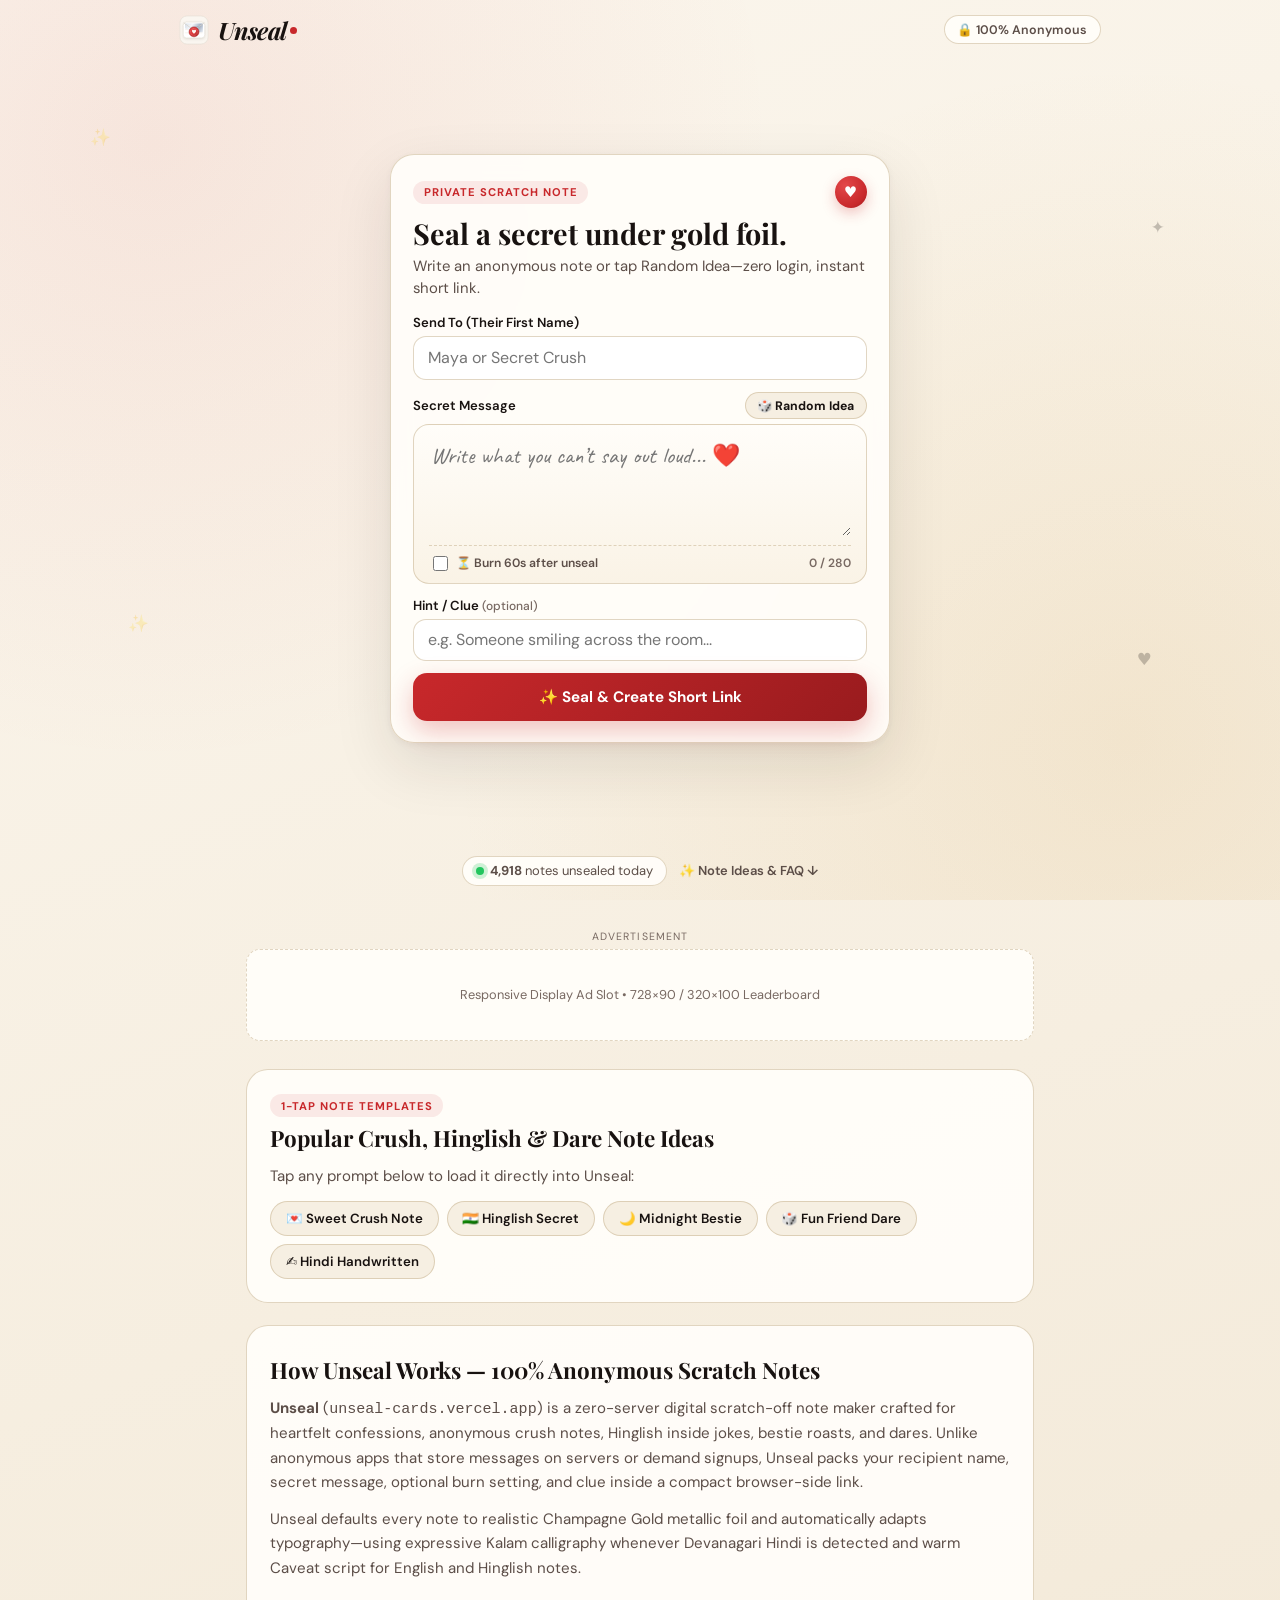
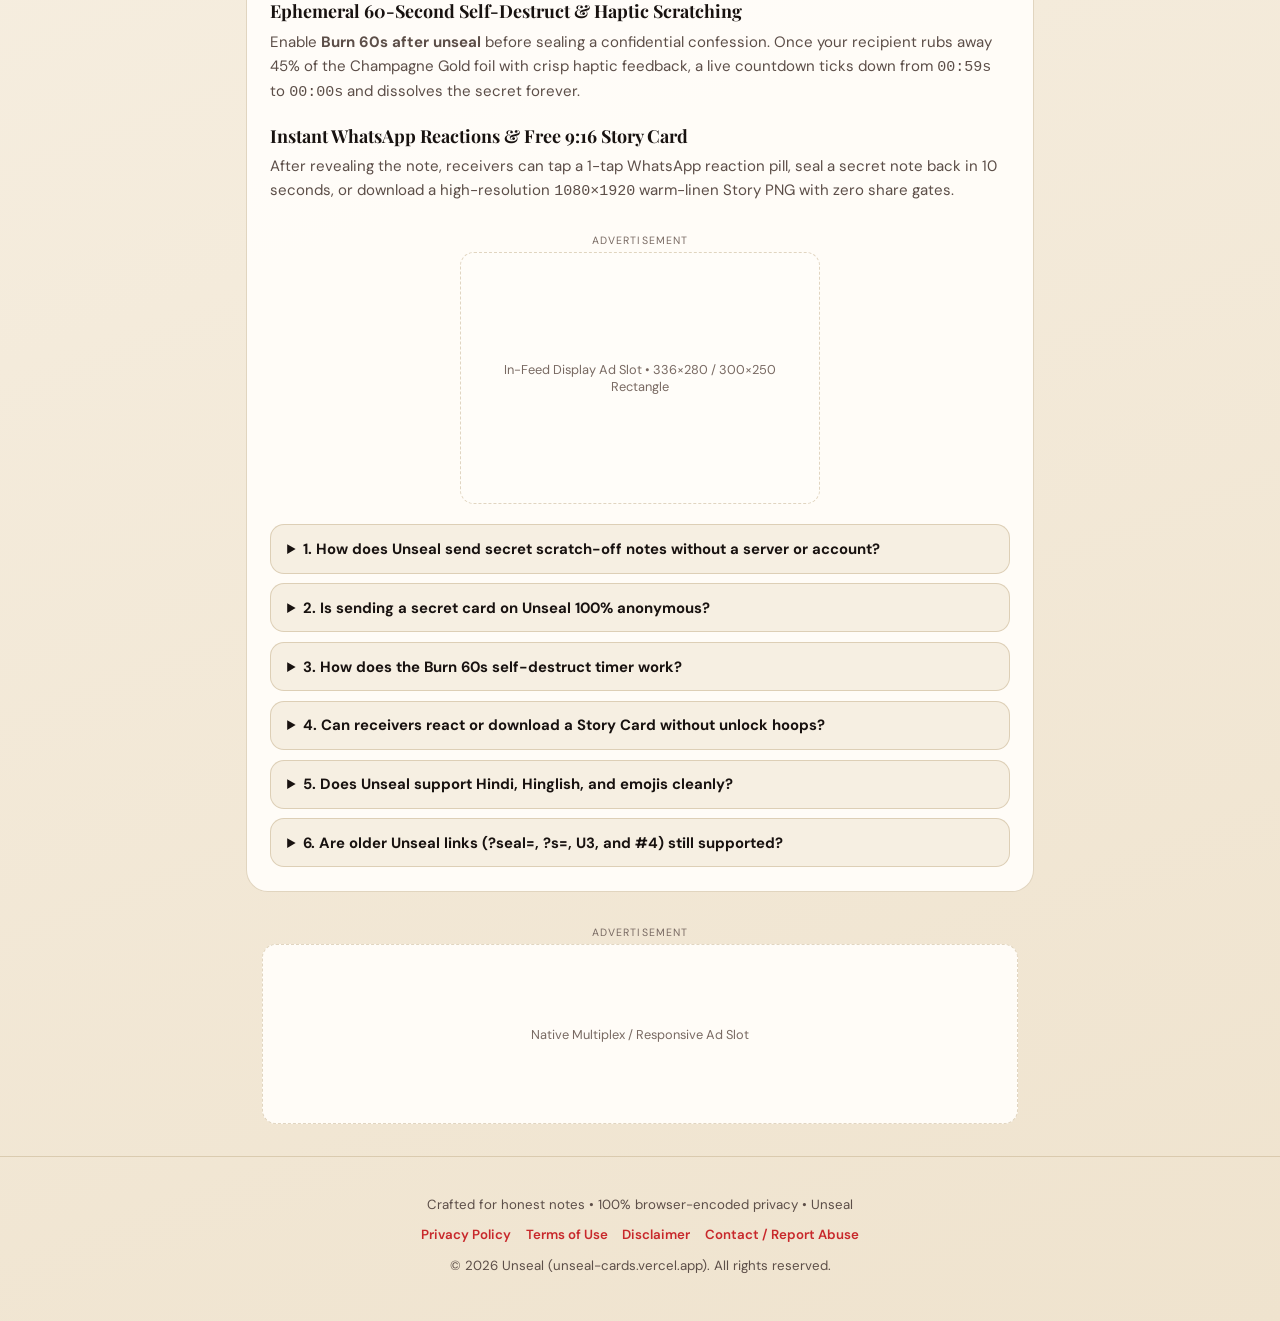
==== commit 7328242c: "Fix mobile loading, receiver-boot guard, SW cache, and DPR scratch canvas" ====
--- a/index.html
+++ b/index.html
@@ -17,11 +17,16 @@
   <!-- Instant Receiver Boot Guard (zero composer flash) -->
   <script>
     (function () {
-      var isRec =
-        location.search.indexOf('seal=') !== -1 ||
-        location.search.indexOf('s=') !== -1 ||
-        location.hash.length > 6;
-      if (isRec) document.documentElement.className += ' receiver-boot';
+      var search = location.search || '';
+      var hash = location.hash || '';
+      var isSectionHash = /^#(privacy|terms|disclaimer|contact|editorialGuide|faqSection|ideaVault)$/i.test(hash);
+      var isRec = !isSectionHash && (
+        search.indexOf('seal=') !== -1 ||
+        search.indexOf('s=') !== -1 ||
+        /^#(s=|seal=|u3|u4|4|5)/i.test(hash) ||
+        (hash.length > 18 && hash.indexOf(' ') === -1)
+      );
+      if (isRec) document.documentElement.classList.add('receiver-boot');
     })();
   </script>
 
@@ -225,7 +230,7 @@
 
           <div class="form-stack">
             <div class="field-group">
-              <label for="recipientInput" class="field-label">Send To</label>
+              <label for="recipientInput" class="field-label">Send To (Their First Name)</label>
               <input id="recipientInput" type="text" maxlength="32" autocomplete="off"
                 placeholder="Maya or Secret Crush" class="text-input">
             </div>
@@ -365,7 +370,7 @@
           <div id="postRevealActions" class="post-reveal-actions hidden">
 
             <div class="reaction-section">
-              <span class="reaction-heading">Send Anonymous Reaction Back</span>
+              <span class="reaction-heading">Send Reaction Back</span>
               <div id="receiverReactionsRow" class="reaction-bar" aria-label="1-tap WhatsApp reactions">
                 <button type="button" class="react-pill" data-react="❤️ Blushing rn">❤️ Blushing rn</button>
                 <button type="button" class="react-pill" data-react="😳 Wait, who is this?!">😳 Wait, who is
--- a/styles.css
+++ b/styles.css
@@ -13,8 +13,10 @@
   --clue-bg: rgba(255, 251, 243, 0.94);
 
   --ink: #181210;
+  --ink-signature: #181210;
   --ink-muted: #5C4E48;
   --ink-subtle: #786962;
+  --stone-500: #786962;
 
   --accent: #C8282B;
   --accent-deep: #991B1E;
@@ -47,11 +49,12 @@
 body {
   margin: 0;
   padding: 0;
-  min-height: 100%;
+  min-height: 100dvh;
   font-family: var(--font-ui);
   color: var(--ink);
   background: linear-gradient(160deg, var(--bg-top) 0%, var(--bg-bottom) 100%);
   overflow-x: hidden;
+  overflow-y: auto;
   -webkit-font-smoothing: antialiased;
 }
 
@@ -251,14 +254,17 @@
   display: flex;
   align-items: center;
   justify-content: space-between;
-  gap: 0.75rem;
+  flex-wrap: wrap;
+  gap: 0.45rem 0.6rem;
   margin-bottom: 0.55rem;
 }
 
 .meta-right-cluster {
   display: inline-flex;
   align-items: center;
-  gap: 0.45rem;
+  gap: 0.42rem;
+  margin-left: auto;
+  max-width: 100%;
 }
 
 .kicker-badge {
@@ -691,7 +697,6 @@
   border: 1.5px solid var(--card-border);
   background: var(--paper-velvet);
   margin-bottom: 0.72rem;
-  touch-action: none;
   user-select: none;
   -webkit-user-select: none;
 }
